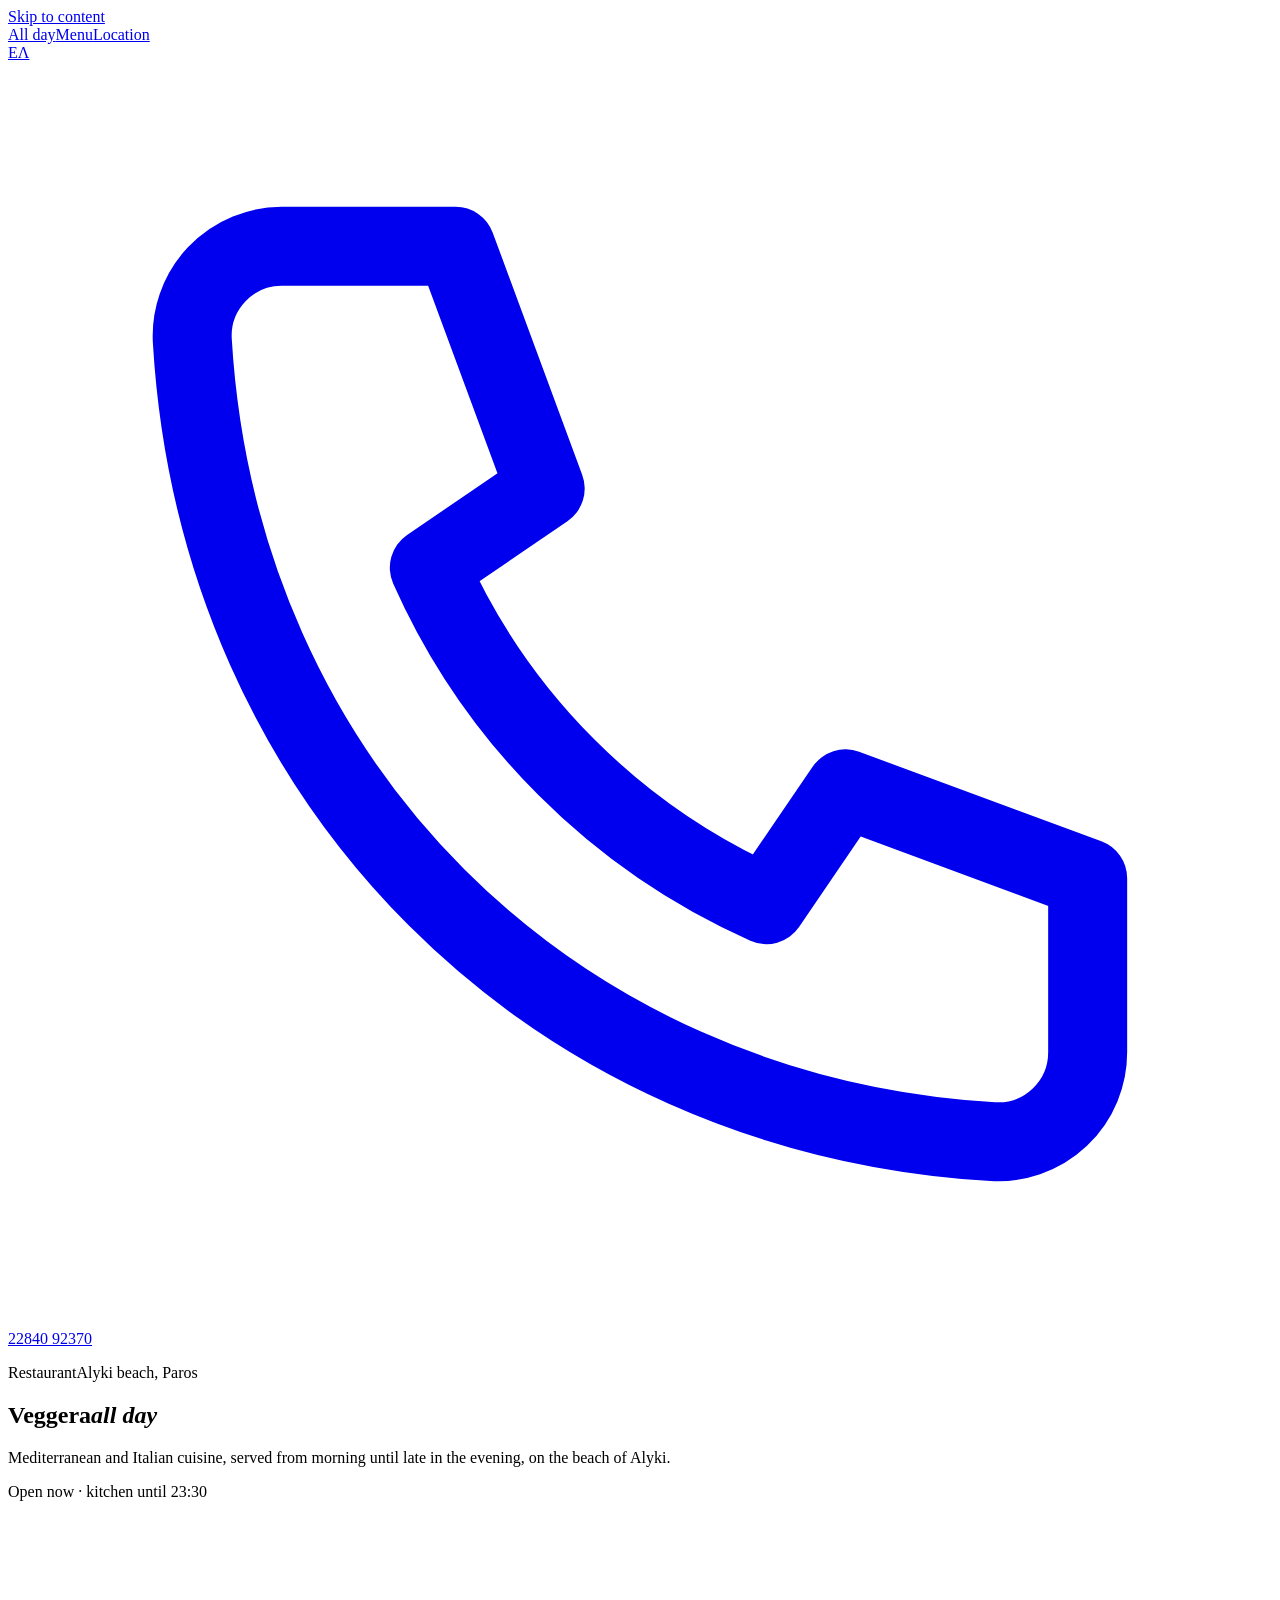
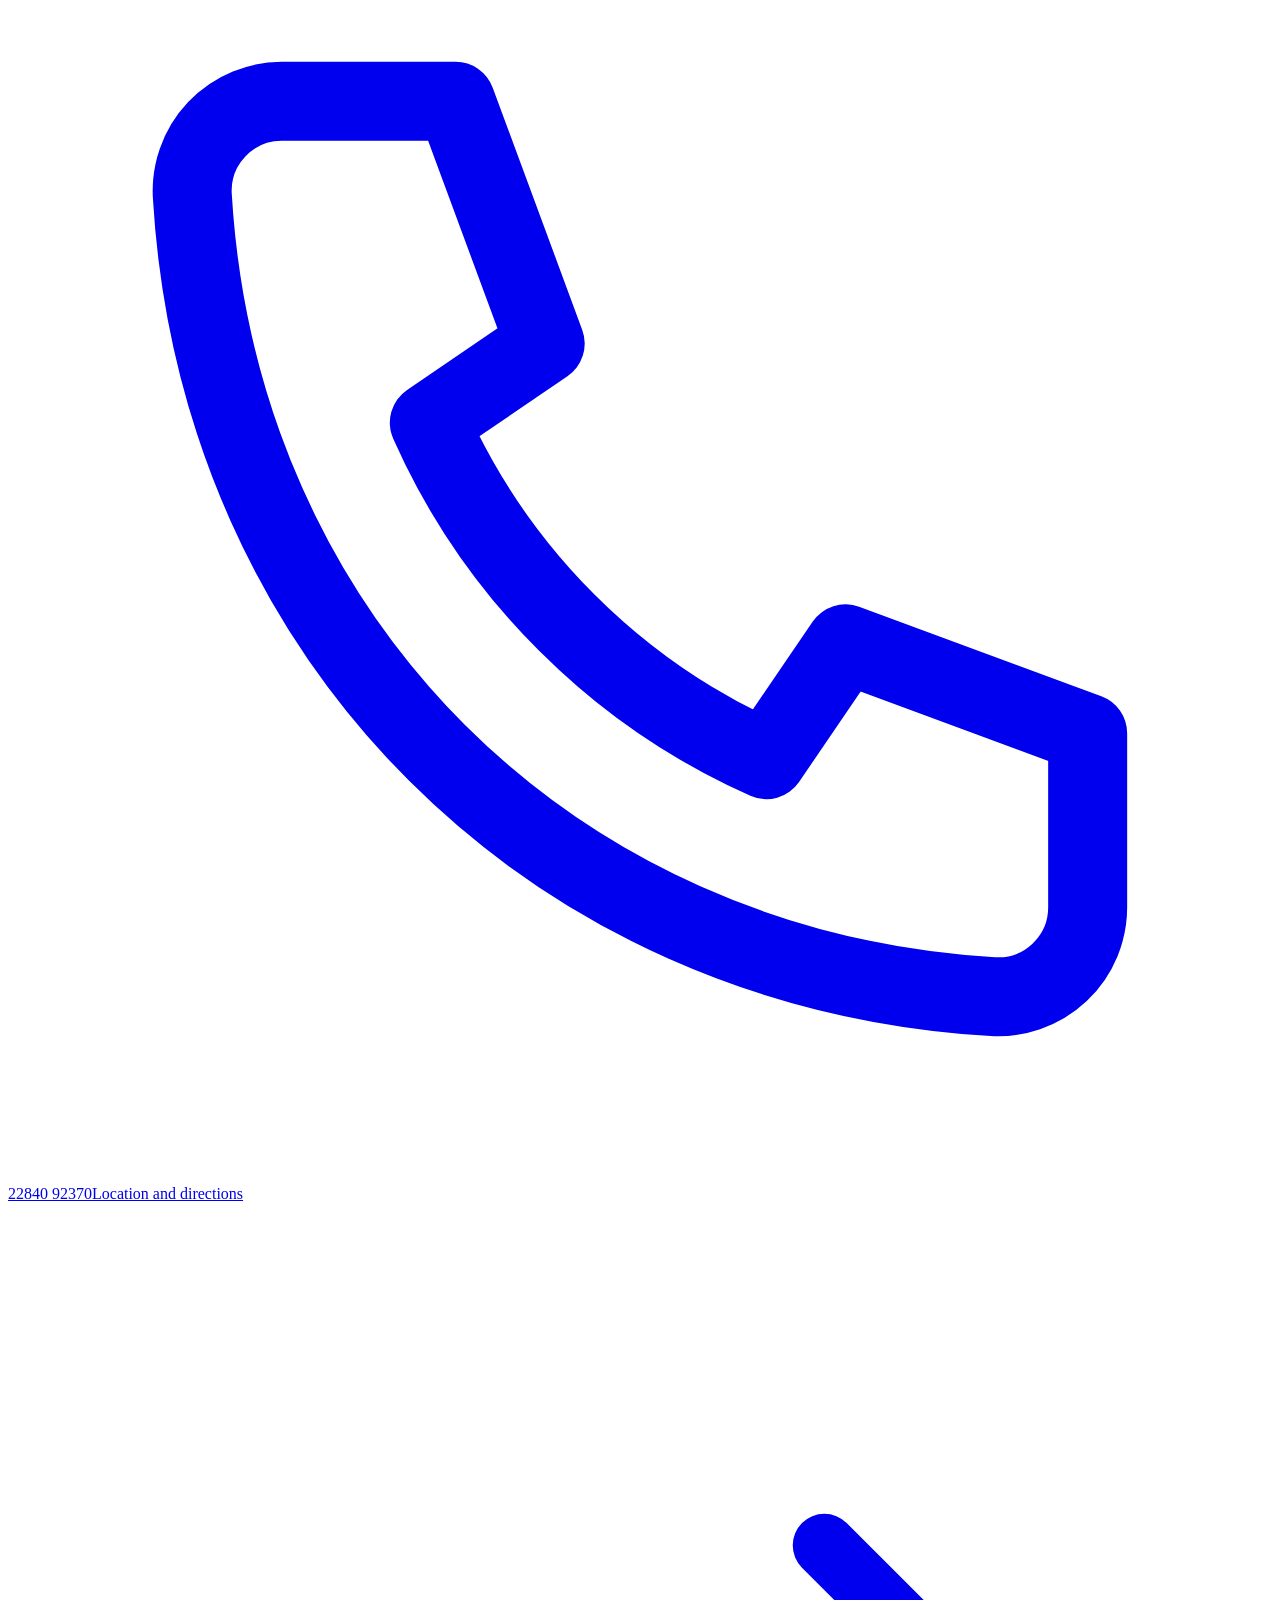
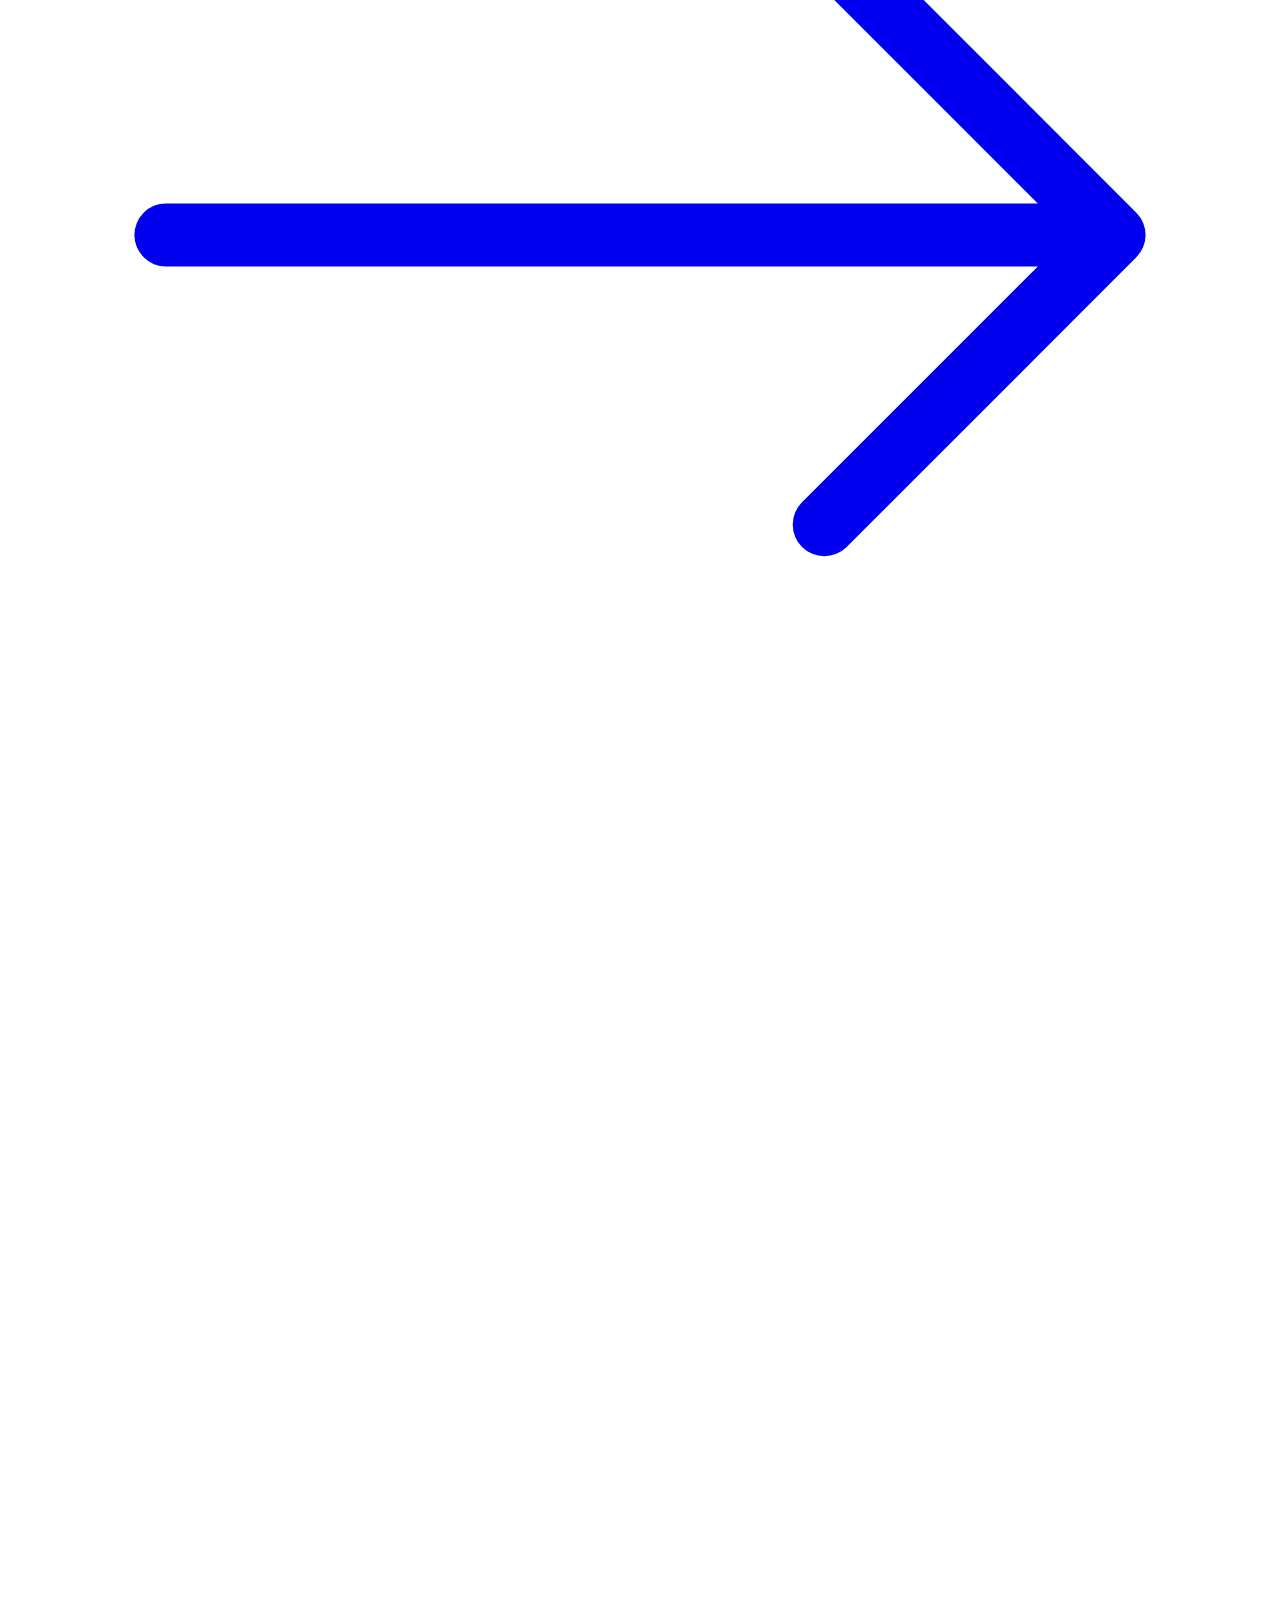
==== index.html @ 9d5cccf7 "Demo build of the Veggera website Preview copy for review (sub-folder build, not indexed by search e" ====
<!DOCTYPE html><html lang="en" data-daypart="morning" data-base="/veggera" data-astro-cid-hkbrpulz><head><meta charset="utf-8"><meta name="viewport" content="width=device-width, initial-scale=1, viewport-fit=cover"><title>Veggera All Day | Restaurant on the beach of Alyki, Paros</title><meta name="description" content="Mediterranean and Italian cuisine on the beach of Alyki, Paros. Breakfast, brunch, lunch and dinner, daily from 08:00 to 24:00. Reservations: +30 22840 92370."><link rel="canonical" href="https://christopherbougadakis.github.io/veggera/"><link rel="alternate" hreflang="en" href="https://christopherbougadakis.github.io/veggera/"><link rel="alternate" hreflang="el" href="https://christopherbougadakis.github.io/veggera/el/"><link rel="alternate" hreflang="x-default" href="https://christopherbougadakis.github.io/veggera/"><meta name="robots" content="noindex, nofollow"><meta name="theme-color" content="#f3eee5"><meta name="format-detection" content="telephone=no"><link rel="icon" href="/veggera/favicon.svg" type="image/svg+xml"><meta property="og:type" content="restaurant"><meta property="og:site_name" content="Veggera All Day"><meta property="og:title" content="Veggera All Day | Restaurant on the beach of Alyki, Paros"><meta property="og:description" content="Mediterranean and Italian cuisine on the beach of Alyki, Paros. Breakfast, brunch, lunch and dinner, daily from 08:00 to 24:00. Reservations: +30 22840 92370."><meta property="og:url" content="https://christopherbougadakis.github.io/veggera/"><meta property="og:locale" content="en_GB"><meta property="og:image" content="https://christopherbougadakis.github.io/veggera/_astro/hero-morning.DzZGAHCB_ZdEDfj.jpg"><meta property="og:image:width" content="1200"><meta property="og:image:height" content="630"><meta name="twitter:card" content="summary_large_image"><link rel="preload" as="font" type="font/woff2" href="/veggera/_astro/noto-serif-display-latin-300-normal.K5SFrpFL.woff2" crossorigin><style>@font-face{font-family:'Noto Serif Display';font-style:normal;font-weight:300 400;font-display:swap;src:url(/veggera/_astro/noto-serif-display-latin-300-normal.K5SFrpFL.woff2) format('woff2');unicode-range:U+0000-00FF,U+0131,U+0152-0153,U+02BB-02BC,U+02C6,U+02DA,U+02DC,U+0304,U+0308,U+0329,U+2000-206F,U+20AC,U+2122,U+2191,U+2193,U+2212,U+2215,U+FEFF,U+FFFD}@font-face{font-family:'Noto Serif Display';font-style:italic;font-weight:300 400;font-display:swap;src:url(/veggera/_astro/noto-serif-display-latin-300-italic.CLkZeVv2.woff2) format('woff2');unicode-range:U+0000-00FF,U+0131,U+0152-0153,U+02BB-02BC,U+02C6,U+02DA,U+02DC,U+0304,U+0308,U+0329,U+2000-206F,U+20AC,U+2122,U+2191,U+2193,U+2212,U+2215,U+FEFF,U+FFFD}@font-face{font-family:'Commissioner';font-style:normal;font-weight:400 500;font-display:swap;src:url(/veggera/_astro/commissioner-latin-400-normal.Csr6jJda.woff2) format('woff2');unicode-range:U+0000-00FF,U+0131,U+0152-0153,U+02BB-02BC,U+02C6,U+02DA,U+02DC,U+0304,U+0308,U+0329,U+2000-206F,U+20AC,U+2122,U+2191,U+2193,U+2212,U+2215,U+FEFF,U+FFFD}</style><!-- Runs before first paint. It:
         - marks JavaScript as available (content is fully readable without it)
         - reads the time in Alyki, so the right photograph shows without a flash
         - notices a slow or metered connection and switches the page to its light mode
         Preview any hour with ?t=HH:MM. Design phase only: ?type=b / ?type=c swaps the typeface. --><script>
      (function () {
        var d = document.documentElement;
        d.classList.add('js');
        var q = new URLSearchParams(location.search);

        var c = navigator.connection || {};
        if (c.saveData || /(^|-)2g$/.test(c.effectiveType || '') || q.has('lite')) d.classList.add('lite');

        var type = q.get('type');
        if (type === 'b' || type === 'c') {
          d.dataset.type = type;
          var l = document.createElement('link');
          l.rel = 'stylesheet';
          l.href = (d.dataset.base || '') + '/type-options/options.css';
          document.head.appendChild(l);
        }

        window.alykiMinutes = function () {
          try {
            var t = q.get('t');
            if (t && /^\d{1,2}:\d{2}$/.test(t)) {
              var a = t.split(':');
              return (+a[0] % 24) * 60 + (+a[1] % 60);
            }
            var p = new Intl.DateTimeFormat('en-GB', {
              timeZone: 'Europe/Athens',
              hour: '2-digit',
              minute: '2-digit',
              hourCycle: 'h23',
            }).formatToParts(new Date());
            var h = 0, m = 0;
            p.forEach(function (x) {
              if (x.type === 'hour') h = +x.value;
              if (x.type === 'minute') m = +x.value;
            });
            return (h % 24) * 60 + m;
          } catch (e) {
            return null;
          }
        };
        var now = window.alykiMinutes();
        if (now !== null) d.dataset.daypart = now >= 1110 || now < 300 ? 'evening' : now >= 750 ? 'midday' : 'morning';
      })();
    </script><script type="application/ld+json">{"@context":"https://schema.org","@type":"Restaurant","name":"Veggera All Day","alternateName":"Βεγγέρα Όλη Μέρα","url":"https://www.veggera-paros.gr","image":"https://christopherbougadakis.github.io/veggera/_astro/hero-morning.DzZGAHCB_ZdEDfj.jpg","telephone":"+302284092370","email":"info@veggera-paros.gr","servesCuisine":["Mediterranean","Italian","Breakfast","Brunch"],"address":{"@type":"PostalAddress","addressLocality":"Alyki","addressRegion":"Paros","postalCode":"844 00","addressCountry":"GR"},"geo":{"@type":"GeoCoordinates","latitude":36.9963794,"longitude":25.1368999},"openingHoursSpecification":{"@type":"OpeningHoursSpecification","dayOfWeek":["Monday","Tuesday","Wednesday","Thursday","Friday","Saturday","Sunday"],"opens":"08:00","closes":"23:59"},"sameAs":["https://www.instagram.com/veggera_all_day","https://www.facebook.com/share/1BcuHt7fPh/"]}</script><link rel="stylesheet" href="/veggera/_astro/Home.6Usavtz5.css"></head><body data-cfg-status="{&quot;timeIn&quot;:&quot;in Alyki&quot;,&quot;open&quot;:&quot;Open now&quot;,&quot;closed&quot;:&quot;Closed at this hour&quot;,&quot;kitchenUntil&quot;:&quot;kitchen until {t}&quot;,&quot;kitchenFrom&quot;:&quot;kitchen from {t}&quot;,&quot;kitchenClosed&quot;:&quot;kitchen closed&quot;,&quot;opensAt&quot;:&quot;opening at {t}&quot;,&quot;offSeason&quot;:&quot;Closed for the season&quot;,&quot;daily&quot;:&quot;Daily {a}–{b}&quot;}" data-cfg-hours="{&quot;open&quot;:&quot;08:00&quot;,&quot;close&quot;:&quot;24:00&quot;,&quot;kitchenFrom&quot;:&quot;08:30&quot;,&quot;kitchenTo&quot;:&quot;23:30&quot;}" data-cfg-season="null" data-astro-cid-hkbrpulz><a class="skip" href="#main" data-astro-cid-hkbrpulz>Skip to content</a><header class="hd" data-header data-astro-cid-nen7h5rs><div class="hd__in wrap" data-astro-cid-nen7h5rs><a class="hd__logo" href="/veggera/" aria-label="Veggera All Day" data-astro-cid-nen7h5rs><span class="hd__stamp" style="--stamp:url(/veggera/_astro/stamp.DWAI_EM5.svg)" aria-hidden="true" data-astro-cid-nen7h5rs></span></a><nav class="hd__nav" aria-label="Main" data-astro-cid-nen7h5rs><a href="#all-day" data-astro-cid-nen7h5rs>All day</a><a href="#menu" data-astro-cid-nen7h5rs>Menu</a><a href="#find" data-astro-cid-nen7h5rs>Location</a></nav><div class="hd__side" data-astro-cid-nen7h5rs><a class="hd__lang" href="/veggera/el/" hreflang="el" lang="el" aria-label="Ελληνικά" data-astro-cid-nen7h5rs><span aria-hidden="true" data-astro-cid-nen7h5rs>ΕΛ</span></a><a class="hd__call" href="tel:+302284092370" aria-label="Reservations: +30 22840 92370" data-astro-cid-nen7h5rs><svg viewBox="0 0 24 24" fill="none" stroke="currentColor" stroke-width="1.5" stroke-linecap="round" stroke-linejoin="round" aria-hidden="true"><path d="M5.2 3.5h3.3l1.7 4.6-2.2 1.5a12.6 12.6 0 0 0 6.4 6.4l1.5-2.2 4.6 1.7v3.3a1.7 1.7 0 0 1-1.8 1.7C10.3 20 4 13.700 3.500 5.300A1.7 1.7 0 0 1 5.200 3.500Z"></path></svg><span data-astro-cid-nen7h5rs>22840 92370</span></a></div></div></header><main id="main" data-astro-cid-hkbrpulz><section class="hero" id="top" data-hero data-astro-cid-ge2uvauf><div class="hero__head wrap" data-astro-cid-ge2uvauf><div class="hero__id" data-astro-cid-ge2uvauf><p class="label hero__kicker" data-astro-cid-ge2uvauf><span data-astro-cid-ge2uvauf>Restaurant</span><span class="sep" aria-hidden="true" data-astro-cid-ge2uvauf></span><span data-astro-cid-ge2uvauf>Alyki beach, Paros</span></p><h1 class="hero__mark" data-astro-cid-ge2uvauf><span class="hero__name" data-astro-cid-ge2uvauf>Veggera</span><em class="hero__allday" data-astro-cid-ge2uvauf>all day</em></h1></div><div class="hero__info" data-astro-cid-ge2uvauf><p class="hero__sub" data-astro-cid-ge2uvauf>Mediterranean and Italian cuisine, served from morning until late in the evening, on the beach of Alyki.</p><p class="label hero__status" data-astro-cid-ge2uvauf><span class="hero__dot" data-status-dot aria-hidden="true" data-astro-cid-ge2uvauf></span><span data-status data-astro-cid-ge2uvauf>Daily 08:00–24:00</span></p><div class="hero__go" data-astro-cid-ge2uvauf><a class="btn" href="tel:+302284092370" aria-label="Reservations: +30 22840 92370" data-astro-cid-ge2uvauf><svg viewBox="0 0 24 24" fill="none" stroke="currentColor" stroke-width="1.5" stroke-linecap="round" stroke-linejoin="round" aria-hidden="true"><path d="M5.2 3.5h3.3l1.7 4.6-2.2 1.5a12.6 12.6 0 0 0 6.4 6.4l1.5-2.2 4.6 1.7v3.3a1.7 1.7 0 0 1-1.8 1.7C10.3 20 4 13.700 3.500 5.300A1.7 1.7 0 0 1 5.200 3.500Z"></path></svg><span class="num" data-astro-cid-ge2uvauf>22840 92370</span></a><a class="link" href="#find" data-astro-cid-ge2uvauf>Location and directions <svg viewBox="0 0 24 24" fill="none" stroke="currentColor" stroke-width="1.2" stroke-linecap="round" stroke-linejoin="round" aria-hidden="true"><path d="M3 12h18M15.5 6.5 21 12l-5.5 5.500"></path></svg></a></div></div></div><div class="hero__stage wrap" data-astro-cid-ge2uvauf><div class="hero__frame" data-astro-cid-ge2uvauf><div class="hero__shot" data-part="morning" style="--pos:50% 60%;--pos-tall:50% 100%;--tone:#948f8b;--tone-tall:#a49381" data-astro-cid-ge2uvauf><picture class="shot shot--wide" data-astro-cid-ge2uvauf="true"><source srcset="/veggera/_astro/hero-morning.DzZGAHCB_FyOqx.avif 900w, /veggera/_astro/hero-morning.DzZGAHCB_Z2jUTg8.avif 1300w, /veggera/_astro/hero-morning.DzZGAHCB_Z26yaUg.avif 1700w, /veggera/_astro/hero-morning.DzZGAHCB_Vju7g.avif 2200w" type="image/avif" sizes="(min-width: 1520px) 1380px, 92vw"><source srcset="/veggera/_astro/hero-morning.DzZGAHCB_25gqk1.webp 900w, /veggera/_astro/hero-morning.DzZGAHCB_x7FR8.webp 1300w, /veggera/_astro/hero-morning.DzZGAHCB_oRIlY.webp 1700w, /veggera/_astro/hero-morning.DzZGAHCB_Z1CqJpq.webp 2200w" type="image/webp" sizes="(min-width: 1520px) 1380px, 92vw"><img src="/veggera/_astro/hero-morning.DzZGAHCB_1hFYca.jpg" srcset="/veggera/_astro/hero-morning.DzZGAHCB_ZUOcH6.jpg 900w, /veggera/_astro/hero-morning.DzZGAHCB_Z1t9xsB.jpg 1300w, /veggera/_astro/hero-morning.DzZGAHCB_Z1dtOlF.jpg 1700w, /veggera/_astro/hero-morning.DzZGAHCB_1OnPFQ.jpg 2200w" alt="A breakfast table with coffee and juice at the edge of the sand, boats moored in the bay of Alyki behind it" sizes="(min-width: 1520px) 1380px, 92vw" loading="lazy" decoding="async" data-astro-cid-ge2uvauf="true" width="2600" height="1734"></picture><picture class="shot shot--tall" data-astro-cid-ge2uvauf="true"><source srcset="/veggera/_astro/hero-morning-tall.BUpJansp_6YUzP.avif 480w, /veggera/_astro/hero-morning-tall.BUpJansp_1ijStb.avif 640w, /veggera/_astro/hero-morning-tall.BUpJansp_nuteP.avif 820w, /veggera/_astro/hero-morning-tall.BUpJansp_2t4u93.avif 1080w" type="image/avif" sizes="(max-width: 700px) 56vw, 92vw"><source srcset="/veggera/_astro/hero-morning-tall.BUpJansp_1fAoeM.webp 480w, /veggera/_astro/hero-morning-tall.BUpJansp_2qUm88.webp 640w, /veggera/_astro/hero-morning-tall.BUpJansp_9D1NL.webp 820w, /veggera/_astro/hero-morning-tall.BUpJansp_vBGHW.webp 1080w" type="image/webp" sizes="(max-width: 700px) 56vw, 92vw"><img src="/veggera/_astro/hero-morning-tall.BUpJansp_A695x.jpg" srcset="/veggera/_astro/hero-morning-tall.BUpJansp_ZgGWl4.jpg 480w, /veggera/_astro/hero-morning-tall.BUpJansp_TC0xh.jpg 640w, /veggera/_astro/hero-morning-tall.BUpJansp_Z1tSD2f.jpg 820w, /veggera/_astro/hero-morning-tall.BUpJansp_h0nsM.jpg 1080w" alt="A breakfast table with coffee and juice at the edge of the sand, boats moored in the bay of Alyki behind it" sizes="(max-width: 700px) 56vw, 92vw" loading="lazy" decoding="async" data-astro-cid-ge2uvauf="true" width="1734" height="2600"></picture></div><div class="hero__shot" data-part="midday" style="--pos:50% 68%;--pos-tall:50% 80%;--tone:#b4ada2;--tone-tall:#7f7567" data-astro-cid-ge2uvauf><picture class="shot shot--wide" data-astro-cid-ge2uvauf="true"><source srcset="/veggera/_astro/hero-midday.BoVzBLEv_Z1Ub8Ry.avif 900w, /veggera/_astro/hero-midday.BoVzBLEv_Z12VPnN.avif 1300w, /veggera/_astro/hero-midday.BoVzBLEv_euqit.avif 1700w, /veggera/_astro/hero-midday.BoVzBLEv_ZBKGI3.avif 2200w" type="image/avif" sizes="(min-width: 1520px) 1380px, 92vw"><source srcset="/veggera/_astro/hero-midday.BoVzBLEv_Z1xoIuR.webp 900w, /veggera/_astro/hero-midday.BoVzBLEv_lJKuF.webp 1300w, /veggera/_astro/hero-midday.BoVzBLEv_Z1XD7nc.webp 1700w, /veggera/_astro/hero-midday.BoVzBLEv_2fhSpd.webp 2200w" type="image/webp" sizes="(min-width: 1520px) 1380px, 92vw"><img src="/veggera/_astro/hero-midday.BoVzBLEv_aU84G.jpg" srcset="/veggera/_astro/hero-midday.BoVzBLEv_18KFHF.jpg 900w, /veggera/_astro/hero-midday.BoVzBLEv_2pQghu.jpg 1300w, /veggera/_astro/hero-midday.BoVzBLEv_15gM60.jpg 1700w, /veggera/_astro/hero-midday.BoVzBLEv_e0E4t.jpg 2200w" alt="A lunch table with pizza, salads and cold beer in the shade of a tree, with the bay behind" sizes="(min-width: 1520px) 1380px, 92vw" loading="lazy" decoding="async" data-astro-cid-ge2uvauf="true" width="2600" height="1734"></picture><picture class="shot shot--tall" data-astro-cid-ge2uvauf="true"><source srcset="/veggera/_astro/hero-midday-tall.CwlpUSZR_ZyIH4S.avif 480w, /veggera/_astro/hero-midday-tall.CwlpUSZR_HCBlm.avif 640w, /veggera/_astro/hero-midday-tall.CwlpUSZR_lMWHQ.avif 820w, /veggera/_astro/hero-midday-tall.CwlpUSZR_ZQRE9e.avif 1080w" type="image/avif" sizes="(max-width: 700px) 56vw, 92vw"><source srcset="/veggera/_astro/hero-midday-tall.CwlpUSZR_1gzxLz.webp 480w, /veggera/_astro/hero-midday-tall.CwlpUSZR_Z2wfgB7.webp 640w, /veggera/_astro/hero-midday-tall.CwlpUSZR_1uoqmN.webp 820w, /veggera/_astro/hero-midday-tall.CwlpUSZR_Z15J6zi.webp 1080w" type="image/webp" sizes="(max-width: 700px) 56vw, 92vw"><img src="/veggera/_astro/hero-midday-tall.CwlpUSZR_7DLuJ.jpg" srcset="/veggera/_astro/hero-midday-tall.CwlpUSZR_22AU9d.jpg 480w, /veggera/_astro/hero-midday-tall.CwlpUSZR_Z1KdTet.jpg 640w, /veggera/_astro/hero-midday-tall.CwlpUSZR_Z1SUd3.jpg 820w, /veggera/_astro/hero-midday-tall.CwlpUSZR_2kUmnC.jpg 1080w" alt="A lunch table with pizza, salads and cold beer in the shade of a tree, with the bay behind" sizes="(max-width: 700px) 56vw, 92vw" loading="lazy" decoding="async" data-astro-cid-ge2uvauf="true" width="1734" height="2600"></picture></div><div class="hero__shot" data-part="evening" style="--pos:50% 55%;--pos-tall:50% 70%;--tone:#b9a293;--tone-tall:#b8a291" data-astro-cid-ge2uvauf><picture class="shot shot--wide" data-astro-cid-ge2uvauf="true"><source srcset="/veggera/_astro/hero-evening.1lVPdjf2_19qviF.avif 900w, /veggera/_astro/hero-evening.1lVPdjf2_2ar564.avif 1300w, /veggera/_astro/hero-evening.1lVPdjf2_2nNNqV.avif 1700w, /veggera/_astro/hero-evening.1lVPdjf2_lukEw.avif 2200w" type="image/avif" sizes="(min-width: 1520px) 1380px, 92vw"><source srcset="/veggera/_astro/hero-evening.1lVPdjf2_Z2w41BM.webp 900w, /veggera/_astro/hero-evening.1lVPdjf2_Z2GszB.webp 1300w, /veggera/_astro/hero-evening.1lVPdjf2_ZaVq5K.webp 1700w, /veggera/_astro/hero-evening.1lVPdjf2_Z2dfSRa.webp 2200w" type="image/webp" sizes="(min-width: 1520px) 1380px, 92vw"><img src="/veggera/_astro/hero-evening.1lVPdjf2_GQOJq.jpg" srcset="/veggera/_astro/hero-evening.1lVPdjf2_ZrWvOX.jpg 900w, /veggera/_astro/hero-evening.1lVPdjf2_Z23XGUl.jpg 1300w, /veggera/_astro/hero-evening.1lVPdjf2_Z1NiXNp.jpg 1700w, /veggera/_astro/hero-evening.1lVPdjf2_1eyGe7.jpg 2200w" alt="A platter of cured meats and cheeses with glasses of white, rosé and red wine in low sunlight" sizes="(min-width: 1520px) 1380px, 92vw" loading="lazy" decoding="async" data-astro-cid-ge2uvauf="true" width="2600" height="1734"></picture><picture class="shot shot--tall" data-astro-cid-ge2uvauf="true"><source srcset="/veggera/_astro/hero-evening-tall.ByypUgEL_15zx99.avif 480w, /veggera/_astro/hero-evening-tall.ByypUgEL_2gTv2u.avif 640w, /veggera/_astro/hero-evening-tall.ByypUgEL_1m55N9.avif 820w, /veggera/_astro/hero-evening-tall.ByypUgEL_2eXHF6.avif 1080w" type="image/avif" sizes="(max-width: 700px) 56vw, 92vw"><source srcset="/veggera/_astro/hero-evening-tall.ByypUgEL_2eb0N6.webp 480w, /veggera/_astro/hero-evening-tall.ByypUgEL_Z1EGa7u.webp 640w, /veggera/_astro/hero-evening-tall.ByypUgEL_18dDn5.webp 820w, /veggera/_astro/hero-evening-tall.ByypUgEL_hvUf0.webp 1080w" type="image/webp" sizes="(max-width: 700px) 56vw, 92vw"><img src="/veggera/_astro/hero-evening-tall.ByypUgEL_m0mBA.jpg" srcset="/veggera/_astro/hero-evening-tall.ByypUgEL_GREdf.jpg 480w, /veggera/_astro/hero-evening-tall.ByypUgEL_1ScC6A.jpg 640w, /veggera/_astro/hero-evening-tall.ByypUgEL_Zvj1sV.jpg 820w, /veggera/_astro/hero-evening-tall.ByypUgEL_2TAYP.jpg 1080w" alt="A platter of cured meats and cheeses with glasses of white, rosé and red wine in low sunlight" sizes="(max-width: 700px) 56vw, 92vw" loading="lazy" decoding="async" data-astro-cid-ge2uvauf="true" width="1734" height="2600"></picture></div></div><p class="label hero__clock" data-clock-wrap hidden data-astro-cid-ge2uvauf><span data-clock data-astro-cid-ge2uvauf>00:00</span><span data-astro-cid-ge2uvauf>in Alyki</span></p><!-- Start fetching the one frame that will show (right part of the day, right crop) straight away. --><script>
      (function () {
        var part = document.documentElement.dataset.daypart || 'morning';
        var tall = matchMedia('(max-width: 700px)').matches;
        var img = document.querySelector('.hero__shot[data-part="' + part + '"] .shot--' + (tall ? 'tall' : 'wide') + ' img');
        if (img) {
          img.loading = 'eager';
          img.fetchPriority = 'high';
        }
      })();
    </script></div></section><section class="lex wrap" id="name" aria-labelledby="lex-h" data-astro-cid-kjd4qyss><div class="lex__entry" data-astro-cid-kjd4qyss><p class="label lex__label" data-reveal data-astro-cid-kjd4qyss>The name</p><h2 class="lex__head" id="lex-h" data-reveal style="--d:.05s" data-astro-cid-kjd4qyss>veg·ge·ra</h2><p class="lex__meta" data-reveal style="--d:.12s" data-astro-cid-kjd4qyss><span class="lex__alt" data-astro-cid-kjd4qyss>βεγγέρα</span><span class="lex__alt" data-astro-cid-kjd4qyss>ven-GHE-ra</span><i data-astro-cid-kjd4qyss>noun, Greek, of Venetian origin</i></p><ol class="lex__defs" data-astro-cid-kjd4qyss><li data-reveal style="--d:0.16s" data-astro-cid-kjd4qyss><span class="lex__n" aria-hidden="true" data-astro-cid-kjd4qyss>1</span><span data-astro-cid-kjd4qyss>An evening gathering at the home of friends, for conversation and good company.</span></li><li data-reveal style="--d:0.26s" data-astro-cid-kjd4qyss><span class="lex__n" aria-hidden="true" data-astro-cid-kjd4qyss>2</span><span data-astro-cid-kjd4qyss>At Alyki, a gathering that begins in the morning and lasts the whole day.</span></li></ol><p class="lex__body prose" data-reveal style="--d:.1s" data-astro-cid-kjd4qyss>Our name honours an old Greek custom of hospitality. We have given it a place by the sea and a kitchen that serves its entire menu from morning until late in the evening: breakfast, Mediterranean and Italian dishes and a glass of wine, at whatever hour you arrive.</p></div><div class="lex__pics" data-astro-cid-kjd4qyss><figure class="ph lex__p1" style="--ratio:4 / 5;--pos:50% 60%;--d:0s;--tone:#897567" data-reveal="img"><picture><source srcset="/veggera/_astro/courtyard.CxHvpc0y_Z1RhyaY.avif 400w, /veggera/_astro/courtyard.CxHvpc0y_ZstKXy.avif 640w, /veggera/_astro/courtyard.CxHvpc0y_25e6q6.avif 900w, /veggera/_astro/courtyard.CxHvpc0y_Z1G5GC4.avif 1280w" type="image/avif" sizes="(max-width: 700px) 44vw, 30vw"><source srcset="/veggera/_astro/courtyard.CxHvpc0y_Z1yQLEb.webp 400w, /veggera/_astro/courtyard.CxHvpc0y_Za3YrK.webp 640w, /veggera/_astro/courtyard.CxHvpc0y_1gUWW8.webp 900w, /veggera/_astro/courtyard.CxHvpc0y_Z1jjhfn.webp 1280w" type="image/webp" sizes="(max-width: 700px) 44vw, 30vw"><img src="/veggera/_astro/courtyard.CxHvpc0y_Z1dLNAB.jpg" srcset="/veggera/_astro/courtyard.CxHvpc0y_Z1sey7g.jpg 400w, /veggera/_astro/courtyard.CxHvpc0y_Z3qKTP.jpg 640w, /veggera/_astro/courtyard.CxHvpc0y_ZqPi8l.jpg 900w, /veggera/_astro/courtyard.CxHvpc0y_1mQ7Xa.jpg 1280w" alt="A white table with two pizzas and wine in a whitewashed courtyard with bougainvillea" sizes="(max-width: 700px) 44vw, 30vw" loading="lazy" decoding="async" width="1734" height="2600"></picture></figure><figure class="ph lex__p2" style="--ratio:3 / 4;--pos:50% 40%;--d:0.2s;--tone:#ab9b8f" data-reveal="img"><picture><source srcset="/veggera/_astro/stairs.6uZ9w0tq_rPE8T.avif 300w, /veggera/_astro/stairs.6uZ9w0tq_ZBGeIX.avif 480w, /veggera/_astro/stairs.6uZ9w0tq_AbgFn.avif 720w" type="image/avif" sizes="(max-width: 700px) 22vw, 15vw"><source srcset="/veggera/_astro/stairs.6uZ9w0tq_pFf6.webp 300w, /veggera/_astro/stairs.6uZ9w0tq_Z147dCL.webp 480w, /veggera/_astro/stairs.6uZ9w0tq_1Tzghh.webp 720w" type="image/webp" sizes="(max-width: 700px) 22vw, 15vw"><img src="/veggera/_astro/stairs.6uZ9w0tq_2qDW1D.jpg" srcset="/veggera/_astro/stairs.6uZ9w0tq_2wVv8w.jpg 300w, /veggera/_astro/stairs.6uZ9w0tq_1soBfE.jpg 480w, /veggera/_astro/stairs.6uZ9w0tq_ZUqb9s.jpg 720w" alt="A table laid for lunch beside white steps and pink bougainvillea" sizes="(max-width: 700px) 22vw, 15vw" loading="lazy" decoding="async" width="1734" height="2600"></picture></figure></div></section><section class="day" id="all-day" aria-labelledby="day-h" data-astro-cid-c7gml3ul><header class="day__intro wrap" data-astro-cid-c7gml3ul><p class="label day__label" data-reveal data-astro-cid-c7gml3ul>All day</p><h2 class="display display-l day__title" id="day-h" data-reveal style="--d:.06s" data-astro-cid-c7gml3ul>The entire menu, at any hour of the day.</h2><p class="prose day__lede" data-reveal style="--d:.14s" data-astro-cid-c7gml3ul>Every dish on our menu is served throughout the day, from breakfast and brunch to pizza, pasta and wine.</p></header><!-- breakfast --><article class="ch ch--breakfast" data-astro-cid-c7gml3ul><div class="ch__grid wrap" data-astro-cid-c7gml3ul><header class="ch__head" data-astro-cid-c7gml3ul><p class="ch__meta" data-reveal data-astro-cid-c7gml3ul><span class="label ch__name" data-astro-cid-c7gml3ul>Breakfast</span><span class="ch__rule" aria-hidden="true" data-astro-cid-c7gml3ul></span><em class="ch__all" data-astro-cid-c7gml3ul>all day</em></p><h3 class="display display-m ch__title" data-reveal style="--d:.08s" data-astro-cid-c7gml3ul>Breakfast by the sea</h3><p class="prose ch__text" data-reveal style="--d:.14s" data-astro-cid-c7gml3ul>Eggs and omelettes, toasted bread, yoghurt with fruit and honey, coffee and fresh juices, served at tables overlooking the bay.</p></header><figure class="ph ch__a" style="--ratio:4 / 5;--pos:50% 70%;--d:0s;--tone:#a99a8b" data-reveal="img"><picture><source srcset="/veggera/_astro/morning-main.71hubAMS_pvjum.avif 400w, /veggera/_astro/morning-main.71hubAMS_1RDAud.avif 640w, /veggera/_astro/morning-main.71hubAMS_2cDV50.avif 900w, /veggera/_astro/morning-main.71hubAMS_Z1HNn1V.avif 1280w" type="image/avif" sizes="(max-width: 700px) 54vw, 36vw"><source srcset="/veggera/_astro/morning-main.71hubAMS_1OcUnP.webp 400w, /veggera/_astro/morning-main.71hubAMS_Z1MPVqf.webp 640w, /veggera/_astro/morning-main.71hubAMS_ZtBAF.webp 900w, /veggera/_astro/morning-main.71hubAMS_MCwfj.webp 1280w" type="image/webp" sizes="(max-width: 700px) 54vw, 36vw"><img src="/veggera/_astro/morning-main.71hubAMS_Z92jjC.jpg" srcset="/veggera/_astro/morning-main.71hubAMS_Z1bRHDh.jpg 400w, /veggera/_astro/morning-main.71hubAMS_gfylz.jpg 640w, /veggera/_astro/morning-main.71hubAMS_Z21KPVp.jpg 900w, /veggera/_astro/morning-main.71hubAMS_ZOJ1sl.jpg 1280w" alt="Iced coffee and a bowl of yoghurt with fruit on a table above the sand" sizes="(max-width: 700px) 54vw, 36vw" loading="lazy" decoding="async" width="1734" height="2600"></picture></figure><div class="ch__b" data-astro-cid-c7gml3ul><figure class="ph" style="--ratio:3 / 2;--pos:50% 50%;--d:0.12s;--tone:#b0a497" data-reveal="img"><picture><source srcset="/veggera/_astro/morning-honey.DYViuxPb_1URPo6.avif 400w, /veggera/_astro/morning-honey.DYViuxPb_ZOGjEK.avif 640w, /veggera/_astro/morning-honey.DYViuxPb_Z1xBaD5.avif 900w, /veggera/_astro/morning-honey.DYViuxPb_Z1OYCPE.avif 1280w, /veggera/_astro/morning-honey.DYViuxPb_Z1ymO63.avif 1800w" type="image/avif" sizes="(max-width: 700px) 46vw, 38vw"><source srcset="/veggera/_astro/morning-honey.DYViuxPb_ZhfHhz.webp 400w, /veggera/_astro/morning-honey.DYViuxPb_22mgsv.webp 640w, /veggera/_astro/morning-honey.DYViuxPb_1jrpub.webp 900w, /veggera/_astro/morning-honey.DYViuxPb_FrgqA.webp 1280w, /veggera/_astro/morning-honey.DYViuxPb_8j6ny.webp 1800w" type="image/webp" sizes="(max-width: 700px) 46vw, 38vw"><img src="/veggera/_astro/morning-honey.DYViuxPb_Z23bYyA.jpg" srcset="/veggera/_astro/morning-honey.DYViuxPb_Z2iwVCj.jpg 400w, /veggera/_astro/morning-honey.DYViuxPb_1527L.jpg 640w, /veggera/_astro/morning-honey.DYViuxPb_ZGONPy.jpg 900w, /veggera/_astro/morning-honey.DYViuxPb_ZVUhh4.jpg 1280w, /veggera/_astro/morning-honey.DYViuxPb_tPpnz.jpg 1800w" alt="Honey being poured over a bowl of yoghurt, fruit and almonds" sizes="(max-width: 700px) 46vw, 38vw" loading="lazy" decoding="async" width="2600" height="1734"></picture></figure><div class="ch__dish" data-astro-cid-c7gml3ul><div class="plate" style="--size:clamp(118px, 14.5vw, 232px);--rot:-14deg;--d:0s;--tone:#836949" data-plate data-rest="-14" data-turn="44" data-reveal="plate"><div class="plate__disc"><picture><source srcset="/veggera/_astro/plate-yogurt.CZ3VNXjr_Z2203L7.avif 240w, /veggera/_astro/plate-yogurt.CZ3VNXjr_Z2w0f4s.avif 400w, /veggera/_astro/plate-yogurt.CZ3VNXjr_CxA1z.avif 600w, /veggera/_astro/plate-yogurt.CZ3VNXjr_hbclG.avif 900w" type="image/avif" sizes="(max-width: 700px) 20vw, 20vw"><source srcset="/veggera/_astro/plate-yogurt.CZ3VNXjr_ZCirRD.webp 240w, /veggera/_astro/plate-yogurt.CZ3VNXjr_Z17iDaY.webp 400w, /veggera/_astro/plate-yogurt.CZ3VNXjr_22fbU3.webp 600w, /veggera/_astro/plate-yogurt.CZ3VNXjr_1FRNfa.webp 900w" type="image/webp" sizes="(max-width: 700px) 20vw, 20vw"><img src="/veggera/_astro/plate-yogurt.CZ3VNXjr_ZIFH8y.jpg" srcset="/veggera/_astro/plate-yogurt.CZ3VNXjr_1qN2Tb.jpg 240w, /veggera/_astro/plate-yogurt.CZ3VNXjr_VMQAP.jpg 400w, /veggera/_astro/plate-yogurt.CZ3VNXjr_ZXPr74.jpg 600w, /veggera/_astro/plate-yogurt.CZ3VNXjr_Z1kcOLW.jpg 900w" alt sizes="(max-width: 700px) 20vw, 20vw" loading="lazy" decoding="async" width="1200" height="1200"></picture></div></div><p class="cap" data-astro-cid-c7gml3ul>Yoghurt, fruit, honey</p></div></div></div></article><!-- brunch --><article class="ch ch--brunch" data-astro-cid-c7gml3ul><div class="ch__grid wrap" data-astro-cid-c7gml3ul><figure class="ph ch__a" style="--ratio:4 / 5;--pos:50% 62%;--d:0s;--tone:#b1a69c" data-reveal="img"><picture><source srcset="/veggera/_astro/brunch-main.DOR0fp6D_JNwm8.avif 400w, /veggera/_astro/brunch-main.DOR0fp6D_Z1WqKYW.avif 640w, /veggera/_astro/brunch-main.DOR0fp6D_Z2sP9Ug.avif 900w, /veggera/_astro/brunch-main.DOR0fp6D_Z2wu8N6.avif 1280w" type="image/avif" sizes="(max-width: 700px) 54vw, 36vw"><source srcset="/veggera/_astro/brunch-main.DOR0fp6D_17zVIO.webp 400w, /veggera/_astro/brunch-main.DOR0fp6D_Z1zElCg.webp 640w, /veggera/_astro/brunch-main.DOR0fp6D_Z148y1M.webp 900w, /veggera/_astro/brunch-main.DOR0fp6D_kyrka.webp 1280w" type="image/webp" sizes="(max-width: 700px) 54vw, 36vw"><img src="/veggera/_astro/brunch-main.DOR0fp6D_Z2tbt2V.jpg" srcset="/veggera/_astro/brunch-main.DOR0fp6D_Z1gqLQz.jpg 400w, /veggera/_astro/brunch-main.DOR0fp6D_16v3Ah.jpg 640w, /veggera/_astro/brunch-main.DOR0fp6D_YWVK2.jpg 900w, /veggera/_astro/brunch-main.DOR0fp6D_Z1FHM0z.jpg 1280w" alt="A stack of savoury pancakes with a fried egg, the beach out of focus behind" sizes="(max-width: 700px) 54vw, 36vw" loading="lazy" decoding="async" width="1734" height="2600"></picture></figure><header class="ch__head" data-astro-cid-c7gml3ul><p class="ch__meta" data-reveal data-astro-cid-c7gml3ul><span class="label ch__name" data-astro-cid-c7gml3ul>Brunch</span><span class="ch__rule" aria-hidden="true" data-astro-cid-c7gml3ul></span><em class="ch__all" data-astro-cid-c7gml3ul>all day</em></p><h3 class="display display-m ch__title" data-reveal style="--d:.08s" data-astro-cid-c7gml3ul>An unhurried brunch</h3><p class="prose ch__text" data-reveal style="--d:.14s" data-astro-cid-c7gml3ul>Savoury and sweet pancakes, warm sandwiches and egg dishes, at whatever hour you choose to sit down.</p></header><div class="ch__dish" data-astro-cid-c7gml3ul><div class="plate" style="--size:clamp(130px, 17vw, 280px);--rot:18deg;--d:0s;--tone:#968d81" data-plate data-rest="18" data-turn="-48" data-reveal="plate"><div class="plate__disc"><picture><source srcset="/veggera/_astro/plate-pancake.D4nZIkEf_MV7dQ.avif 240w, /veggera/_astro/plate-pancake.D4nZIkEf_Z2eb5lK.avif 400w, /veggera/_astro/plate-pancake.D4nZIkEf_23RTgk.avif 600w, /veggera/_astro/plate-pancake.D4nZIkEf_Z1EpnUU.avif 900w" type="image/avif" sizes="(max-width: 700px) 20vw, 20vw"><source srcset="/veggera/_astro/plate-pancake.D4nZIkEf_Z1pcqrO.webp 240w, /veggera/_astro/plate-pancake.D4nZIkEf_CRuLv.webp 400w, /veggera/_astro/plate-pancake.D4nZIkEf_Z9fDpl.webp 600w, /veggera/_astro/plate-pancake.D4nZIkEf_1cDccl.webp 900w" type="image/webp" sizes="(max-width: 700px) 20vw, 20vw"><img src="/veggera/_astro/plate-pancake.D4nZIkEf_xLban.jpg" srcset="/veggera/_astro/plate-pancake.D4nZIkEf_1DHt1n.jpg 240w, /veggera/_astro/plate-pancake.D4nZIkEf_Z1noIye.jpg 400w, /veggera/_astro/plate-pancake.D4nZIkEf_Z2awRK5.jpg 600w, /veggera/_astro/plate-pancake.D4nZIkEf_ZND28o.jpg 900w" alt sizes="(max-width: 700px) 20vw, 20vw" loading="lazy" decoding="async" width="1200" height="1200"></picture></div></div><p class="cap" data-astro-cid-c7gml3ul>Savoury pancakes, fried egg</p></div><figure class="ph ch__b" style="--ratio:4 / 5;--pos:50% 45%;--d:0.12s;--tone:#82776a" data-reveal="img"><picture><source srcset="/veggera/_astro/brunch-cut.JqAIF7Gx_1lBg5z.avif 400w, /veggera/_astro/brunch-cut.JqAIF7Gx_Z1NQnE7.avif 640w, /veggera/_astro/brunch-cut.JqAIF7Gx_24fDkP.avif 900w" type="image/avif" sizes="(max-width: 700px) 30vw, 22vw"><source srcset="/veggera/_astro/brunch-cut.JqAIF7Gx_xj7BB.webp 400w, /veggera/_astro/brunch-cut.JqAIF7Gx_2s2BFQ.webp 640w, /veggera/_astro/brunch-cut.JqAIF7Gx_2r23Hw.webp 900w" type="image/webp" sizes="(max-width: 700px) 30vw, 22vw"><img src="/veggera/_astro/brunch-cut.JqAIF7Gx_1x8eYN.jpg" srcset="/veggera/_astro/brunch-cut.JqAIF7Gx_Z1as8sR.jpg 400w, /veggera/_astro/brunch-cut.JqAIF7Gx_JglAn.jpg 640w, /veggera/_astro/brunch-cut.JqAIF7Gx_30k78.jpg 900w" alt="Hands cutting into a stack of pancakes topped with a fried egg" sizes="(max-width: 700px) 30vw, 22vw" loading="lazy" decoding="async" width="1734" height="2600"></picture></figure></div></article><!-- pizza and pasta --><article class="ch ch--italian" data-astro-cid-c7gml3ul><div class="ch__grid wrap" data-astro-cid-c7gml3ul><header class="ch__head" data-astro-cid-c7gml3ul><p class="ch__meta" data-reveal data-astro-cid-c7gml3ul><span class="label ch__name" data-astro-cid-c7gml3ul>Pizza and pasta</span><span class="ch__rule" aria-hidden="true" data-astro-cid-c7gml3ul></span><em class="ch__all" data-astro-cid-c7gml3ul>all day</em></p><h3 class="display display-m ch__title" data-reveal style="--d:.08s" data-astro-cid-c7gml3ul>Italian flavours in the shade</h3><p class="prose ch__text" data-reveal style="--d:.14s" data-astro-cid-c7gml3ul>Pizza, pasta and generous salads, inspired by Italian and Mediterranean cuisine, served in the shade, a few steps from the water.</p></header><figure class="ph ch__a" style="--ratio:3 / 2;--pos:50% 50%;--d:0s;--tone:#826c5a" data-reveal="img"><picture><source srcset="/veggera/_astro/lunch-slice.ChL7IRVg_Z1c2jwH.avif 400w, /veggera/_astro/lunch-slice.ChL7IRVg_Z2jwzRY.avif 640w, /veggera/_astro/lunch-slice.ChL7IRVg_1FhRz0.avif 900w, /veggera/_astro/lunch-slice.ChL7IRVg_1nhmJo.avif 1280w, /veggera/_astro/lunch-slice.ChL7IRVg_Z2s1HXP.avif 1800w" type="image/avif" sizes="(max-width: 700px) 54vw, 44vw"><source srcset="/veggera/_astro/lunch-slice.ChL7IRVg_ZOfTa1.webp 400w, /veggera/_astro/lunch-slice.ChL7IRVg_Z1VKavi.webp 640w, /veggera/_astro/lunch-slice.ChL7IRVg_234hVG.webp 900w, /veggera/_astro/lunch-slice.ChL7IRVg_Z2idab4.webp 1280w, /veggera/_astro/lunch-slice.ChL7IRVg_p1R9q.webp 1800w" type="image/webp" sizes="(max-width: 700px) 54vw, 44vw"><img src="/veggera/_astro/lunch-slice.ChL7IRVg_Z9HiUA.jpg" srcset="/veggera/_astro/lunch-slice.ChL7IRVg_1QTv3w.jpg 400w, /veggera/_astro/lunch-slice.ChL7IRVg_JpeHf.jpg 640w, /veggera/_astro/lunch-slice.ChL7IRVg_ZkWqDH.jpg 900w, /veggera/_astro/lunch-slice.ChL7IRVg_Ze6Eof.jpg 1280w, /veggera/_astro/lunch-slice.ChL7IRVg_Z1Bfmbj.jpg 1800w" alt="A hand lifting a slice of mushroom pizza from the plate" sizes="(max-width: 700px) 54vw, 44vw" loading="lazy" decoding="async" width="2600" height="1734"></picture></figure><ul class="ch__plates" data-astro-cid-c7gml3ul><li class="ch__dish" data-astro-cid-c7gml3ul><div class="plate" style="--size:clamp(140px, 21vw, 340px);--rot:-10deg;--d:0s;--tone:#8c745c" data-plate data-rest="-10" data-turn="40" data-reveal="plate"><div class="plate__disc"><picture><source srcset="/veggera/_astro/plate-pizza.C-nF1UjQ_18jNBS.avif 240w, /veggera/_astro/plate-pizza.C-nF1UjQ_ZfHuf9.avif 400w, /veggera/_astro/plate-pizza.C-nF1UjQ_13wfre.avif 600w, /veggera/_astro/plate-pizza.C-nF1UjQ_tMizk.avif 900w" type="image/avif" sizes="(max-width: 700px) 20vw, 20vw"><source srcset="/veggera/_astro/plate-pizza.C-nF1UjQ_1v6dYz.webp 240w, /veggera/_astro/plate-pizza.C-nF1UjQ_73U7x.webp 400w, /veggera/_astro/plate-pizza.C-nF1UjQ_1qiENU.webp 600w, /veggera/_astro/plate-pizza.C-nF1UjQ_QyHW1.webp 900w" type="image/webp" sizes="(max-width: 700px) 20vw, 20vw"><img src="/veggera/_astro/plate-pizza.C-nF1UjQ_Zz7HdN.jpg" srcset="/veggera/_astro/plate-pizza.C-nF1UjQ_ZRUuAO.jpg 240w, /veggera/_astro/plate-pizza.C-nF1UjQ_Z2gWNsQ.jpg 400w, /veggera/_astro/plate-pizza.C-nF1UjQ_ZWI3Lt.jpg 600w, /veggera/_astro/plate-pizza.C-nF1UjQ_Z1ws0Dn.jpg 900w" alt sizes="(max-width: 700px) 20vw, 20vw" loading="lazy" decoding="async" width="1200" height="1200"></picture></div></div><p class="cap" data-astro-cid-c7gml3ul>Pizza, mushrooms, pickled onion</p></li><li class="ch__dish" data-astro-cid-c7gml3ul><div class="plate" style="--size:clamp(118px, 17vw, 276px);--rot:24deg;--d:0.08s;--tone:#7f7c6c" data-plate data-rest="24" data-turn="-46" data-reveal="plate"><div class="plate__disc"><picture><source srcset="/veggera/_astro/plate-pasta.CRxUuIcZ_Z1nfyjh.avif 240w, /veggera/_astro/plate-pasta.CRxUuIcZ_2iTgCC.avif 400w, /veggera/_astro/plate-pasta.CRxUuIcZ_Z1s37tV.avif 600w, /veggera/_astro/plate-pasta.CRxUuIcZ_Z21M4lP.avif 900w" type="image/avif" sizes="(max-width: 700px) 20vw, 20vw"><source srcset="/veggera/_astro/plate-pasta.CRxUuIcZ_Z10t8VA.webp 240w, /veggera/_astro/plate-pasta.CRxUuIcZ_Z2ovrNC.webp 400w, /veggera/_astro/plate-pasta.CRxUuIcZ_Z15gH7f.webp 600w, /veggera/_astro/plate-pasta.CRxUuIcZ_Z1E0DY9.webp 900w" type="image/webp" sizes="(max-width: 700px) 20vw, 20vw"><img src="/veggera/_astro/plate-pasta.CRxUuIcZ_Z2l7bYR.jpg" srcset="/veggera/_astro/plate-pasta.CRxUuIcZ_1FGggW.jpg 240w, /veggera/_astro/plate-pasta.CRxUuIcZ_hDWoU.jpg 400w, /veggera/_astro/plate-pasta.CRxUuIcZ_1ASH6i.jpg 600w, /veggera/_astro/plate-pasta.CRxUuIcZ_129Keo.jpg 900w" alt sizes="(max-width: 700px) 20vw, 20vw" loading="lazy" decoding="async" width="1200" height="1200"></picture></div></div><p class="cap" data-astro-cid-c7gml3ul>Pasta, pesto, cherry tomatoes</p></li><li class="ch__dish" data-astro-cid-c7gml3ul><div class="plate" style="--size:clamp(126px, 19vw, 306px);--rot:-30deg;--d:0.16s;--tone:#7f8580" data-plate data-rest="-30" data-turn="50" data-reveal="plate"><div class="plate__disc"><picture><source srcset="/veggera/_astro/plate-salad.Bs-5ZI25_2kyCmd.avif 240w, /veggera/_astro/plate-salad.Bs-5ZI25_Vwjub.avif 400w, /veggera/_astro/plate-salad.Bs-5ZI25_2fL4by.avif 600w, /veggera/_astro/plate-salad.Bs-5ZI25_1G27jE.avif 900w" type="image/avif" sizes="(max-width: 700px) 20vw, 20vw"><source srcset="/veggera/_astro/plate-salad.Bs-5ZI25_Z2mQ652.webp 240w, /veggera/_astro/plate-salad.Bs-5ZI25_1jiIQR.webp 400w, /veggera/_astro/plate-salad.Bs-5ZI25_Z2rDEfG.webp 600w, /veggera/_astro/plate-salad.Bs-5ZI25_23NwGl.webp 900w" type="image/webp" sizes="(max-width: 700px) 20vw, 20vw"><img src="/veggera/_astro/plate-salad.Bs-5ZI25_130y4O.jpg" srcset="/veggera/_astro/plate-salad.Bs-5ZI25_jjj8v.jpg 240w, /veggera/_astro/plate-salad.Bs-5ZI25_Z14HYIw.jpg 400w, /veggera/_astro/plate-salad.Bs-5ZI25_evJWQ.jpg 600w, /veggera/_astro/plate-salad.Bs-5ZI25_ZkdbT3.jpg 900w" alt sizes="(max-width: 700px) 20vw, 20vw" loading="lazy" decoding="async" width="1200" height="1200"></picture></div></div><p class="cap" data-astro-cid-c7gml3ul>Green salad, parmesan</p></li></ul></div></article><!-- platters and wine --><article class="ch ch--wine on-dark" data-astro-cid-c7gml3ul><div class="ch__grid wrap" data-astro-cid-c7gml3ul><figure class="ph ch__a" style="--ratio:3 / 2;--pos:50% 50%;--d:0s;--tone:#c3aea1" data-reveal="img"><picture><source srcset="/veggera/_astro/evening-platter.76nj-fBf_24Fq28.avif 400w, /veggera/_astro/evening-platter.76nj-fBf_ZVjSIr.avif 640w, /veggera/_astro/evening-platter.76nj-fBf_1eo4Xp.avif 900w, /veggera/_astro/evening-platter.76nj-fBf_Z1jvsEx.avif 1280w, /veggera/_astro/evening-platter.76nj-fBf_VWVjt.avif 1800w" type="image/avif" sizes="(max-width: 700px) 54vw, 50vw"><source srcset="/veggera/_astro/evening-platter.76nj-fBf_Z1iOMic.webp 400w, /veggera/_astro/evening-platter.76nj-fBf_Km1Ka.webp 640w, /veggera/_astro/evening-platter.76nj-fBf_Z2978lU.webp 900w, /veggera/_astro/evening-platter.76nj-fBf_vMMbU.webp 1280w, /veggera/_astro/evening-platter.76nj-fBf_25yoXq.webp 1800w" type="image/webp" sizes="(max-width: 700px) 54vw, 50vw"><img src="/veggera/_astro/evening-platter.76nj-fBf_Z28DvO.jpg" srcset="/veggera/_astro/evening-platter.76nj-fBf_ZWitib.jpg 400w, /veggera/_astro/evening-platter.76nj-fBf_16SkKb.jpg 640w, /veggera/_astro/evening-platter.76nj-fBf_Z1MzOlT.jpg 900w, /veggera/_astro/evening-platter.76nj-fBf_1hO9yy.jpg 1280w, /veggera/_astro/evening-platter.76nj-fBf_yg3nz.jpg 1800w" alt="A platter of cured meats, cheeses, fruit and breadsticks between three glasses of wine" sizes="(max-width: 700px) 54vw, 50vw" loading="lazy" decoding="async" width="2600" height="1734"></picture></figure><header class="ch__head" data-astro-cid-c7gml3ul><p class="ch__meta" data-reveal data-astro-cid-c7gml3ul><span class="label ch__name" data-astro-cid-c7gml3ul>Platters and wine</span><span class="ch__rule" aria-hidden="true" data-astro-cid-c7gml3ul></span><em class="ch__all" data-astro-cid-c7gml3ul>all day</em></p><h3 class="display display-m ch__title" data-reveal style="--d:.08s" data-astro-cid-c7gml3ul>A table to share</h3><p class="prose ch__text" data-reveal style="--d:.14s" data-astro-cid-c7gml3ul>Platters of cured meats and cheeses, main courses and desserts, accompanied by a selection of wines.</p></header><figure class="ph ch__c" style="--ratio:3 / 2;--pos:50% 50%;--d:0s;--tone:#998a81" data-reveal="img"><picture><source srcset="/veggera/_astro/evening-wine.B7EQpakn_1jiBNx.avif 400w, /veggera/_astro/evening-wine.B7EQpakn_15Pt1W.avif 640w, /veggera/_astro/evening-wine.B7EQpakn_Z15FBsh.avif 900w, /veggera/_astro/evening-wine.B7EQpakn_10HbDo.avif 1280w" type="image/avif" sizes="(max-width: 700px) 54vw, 28vw"><source srcset="/veggera/_astro/evening-wine.B7EQpakn_Z2mbU6U.webp 400w, /veggera/_astro/evening-wine.B7EQpakn_2ux4Uq.webp 640w, /veggera/_astro/evening-wine.B7EQpakn_j0Yqc.webp 900w, /veggera/_astro/evening-wine.B7EQpakn_Z1cqm2h.webp 1280w" type="image/webp" sizes="(max-width: 700px) 54vw, 28vw"><img src="/veggera/_astro/evening-wine.B7EQpakn_2d1Tl2.jpg" srcset="/veggera/_astro/evening-wine.B7EQpakn_Zi5pk6.jpg 400w, /veggera/_astro/evening-wine.B7EQpakn_Zvxy6G.jpg 640w, /veggera/_astro/evening-wine.B7EQpakn_2n7ud1.jpg 900w, /veggera/_astro/evening-wine.B7EQpakn_1QtxqU.jpg 1280w" alt="Rows of wine bottles resting on pegs along a white wall" sizes="(max-width: 700px) 54vw, 28vw" loading="lazy" decoding="async" width="2600" height="1734"></picture></figure><figure class="ph ch__d" style="--ratio:4 / 5;--pos:50% 62%;--d:0.1s;--tone:#a49485" data-reveal="img"><picture><source srcset="/veggera/_astro/evening-dessert.BnYs2WwH_Z2k0oN3.avif 400w, /veggera/_astro/evening-dessert.BnYs2WwH_11ufuA.avif 640w, /veggera/_astro/evening-dessert.BnYs2WwH_Z2iGzVe.avif 900w" type="image/avif" sizes="(max-width: 700px) 30vw, 20vw"><source srcset="/veggera/_astro/evening-dessert.BnYs2WwH_ZCjtjr.webp 400w, /veggera/_astro/evening-dessert.BnYs2WwH_Z2m0WOJ.webp 640w, /veggera/_astro/evening-dessert.BnYs2WwH_Zsnk4L.webp 900w" type="image/webp" sizes="(max-width: 700px) 30vw, 20vw"><img src="/veggera/_astro/evening-dessert.BnYs2WwH_Z2biMCX.jpg" srcset="/veggera/_astro/evening-dessert.BnYs2WwH_ZgMajq.jpg 400w, /veggera/_astro/evening-dessert.BnYs2WwH_Z20tDOI.jpg 640w, /veggera/_astro/evening-dessert.BnYs2WwH_iD2hR.jpg 900w" alt="A layered dessert with cocoa cream on a blue plate" sizes="(max-width: 700px) 30vw, 20vw" loading="lazy" decoding="async" width="1734" height="2600"></picture></figure><figure class="ph ch__b" style="--ratio:4 / 5;--pos:50% 40%;--d:0.2s;--tone:#816e5e" data-reveal="img"><picture><source srcset="/veggera/_astro/evening-pour.DZgUfGx2_1wOCDn.avif 400w, /veggera/_astro/evening-pour.DZgUfGx2_Z25eeaH.avif 640w, /veggera/_astro/evening-pour.DZgUfGx2_Z1KdSzU.avif 900w" type="image/avif" sizes="(max-width: 700px) 30vw, 20vw"><source srcset="/veggera/_astro/evening-pour.DZgUfGx2_Z28ETh5.webp 400w, /veggera/_astro/evening-pour.DZgUfGx2_ZFwChe.webp 640w, /veggera/_astro/evening-pour.DZgUfGx2_16OGxl.webp 900w" type="image/webp" sizes="(max-width: 700px) 30vw, 20vw"><img src="/veggera/_astro/evening-pour.DZgUfGx2_Z11BAsE.jpg" srcset="/veggera/_astro/evening-pour.DZgUfGx2_Z4youg.jpg 400w, /veggera/_astro/evening-pour.DZgUfGx2_1nyRuA.jpg 640w, /veggera/_astro/evening-pour.DZgUfGx2_ZTrwMo.jpg 900w" alt="Sauce being poured over sliced stuffed pork with fried potatoes" sizes="(max-width: 700px) 30vw, 20vw" loading="lazy" decoding="async" width="1734" height="2600"></picture></figure></div></article></section><section class="strip" aria-label="From our kitchen" data-astro-cid-apb3zdx4><p class="label strip__label wrap" data-reveal data-astro-cid-apb3zdx4>From our kitchen</p><div class="strip__scroll" data-drag tabindex="0" role="group" aria-label="From our kitchen" data-astro-cid-apb3zdx4><ul class="strip__row" data-astro-cid-apb3zdx4><li class="strip__it" style="--r:3 / 2" data-astro-cid-apb3zdx4><figure class="ph" style="--ratio:3 / 2;--pos:50% 50%;--d:0s;--tone:#b8b3a5"><picture><source srcset="/veggera/_astro/lunch-tree.DrXZIr4h_FQljF.avif 400w, /veggera/_astro/lunch-tree.DrXZIr4h_2jGrgM.avif 640w, /veggera/_astro/lunch-tree.DrXZIr4h_Z2uE62A.avif 900w, /veggera/_astro/lunch-tree.DrXZIr4h_1AKxBQ.avif 1280w" type="image/avif" sizes="(max-width: 700px) 40vw, 28vw"><source srcset="/veggera/_astro/lunch-tree.DrXZIr4h_Z7qM9i.webp 400w, /veggera/_astro/lunch-tree.DrXZIr4h_1voiMO.webp 640w, /veggera/_astro/lunch-tree.DrXZIr4h_1LeTin.webp 900w, /veggera/_astro/lunch-tree.DrXZIr4h_1XwWYx.webp 1280w" type="image/webp" sizes="(max-width: 700px) 40vw, 28vw"><img src="/veggera/_astro/lunch-tree.DrXZIr4h_Z2tIf4p.jpg" srcset="/veggera/_astro/lunch-tree.DrXZIr4h_Z1Pd3eL.jpg 400w, /veggera/_astro/lunch-tree.DrXZIr4h_ZcmWhE.jpg 640w, /veggera/_astro/lunch-tree.DrXZIr4h_3sDcT.jpg 900w, /veggera/_astro/lunch-tree.DrXZIr4h_ZptKAQ.jpg 1280w" alt="A full lunch table under the tree with the bay behind" sizes="(max-width: 700px) 40vw, 28vw" loading="lazy" decoding="async" width="2600" height="1734"></picture></figure></li><li class="strip__it is-drop" style="--r:2 / 3" data-astro-cid-apb3zdx4><figure class="ph" style="--ratio:2 / 3;--pos:50% 40%;--d:0s;--tone:#777061"><picture><source srcset="/veggera/_astro/x-carbonara.yGcyuiSY_Z1ewR5o.avif 400w, /veggera/_astro/x-carbonara.yGcyuiSY_18oXms.avif 640w, /veggera/_astro/x-carbonara.yGcyuiSY_C0zr9.avif 900w, /veggera/_astro/x-carbonara.yGcyuiSY_1TdiPM.avif 1280w" type="image/avif" sizes="(max-width: 700px) 40vw, 28vw"><source srcset="/veggera/_astro/x-carbonara.yGcyuiSY_ZQKrHH.webp 400w, /veggera/_astro/x-carbonara.yGcyuiSY_1vbnJ9.webp 640w, /veggera/_astro/x-carbonara.yGcyuiSY_21HbkC.webp 900w, /veggera/_astro/x-carbonara.yGcyuiSY_ZiUeOS.webp 1280w" type="image/webp" sizes="(max-width: 700px) 40vw, 28vw"><img src="/veggera/_astro/x-carbonara.yGcyuiSY_1WvXAW.jpg" srcset="/veggera/_astro/x-carbonara.yGcyuiSY_1OoWuP.jpg 400w, /veggera/_astro/x-carbonara.yGcyuiSY_ZRPkQf.jpg 640w, /veggera/_astro/x-carbonara.yGcyuiSY_ZYnrGu.jpg 900w, /veggera/_astro/x-carbonara.yGcyuiSY_Z2kctaC.jpg 1280w" alt="Tagliatelle with crisp cured pork on a blue plate" sizes="(max-width: 700px) 40vw, 28vw" loading="lazy" decoding="async" width="1734" height="2600"></picture></figure></li><li class="strip__it" style="--r:2 / 3" data-astro-cid-apb3zdx4><figure class="ph" style="--ratio:2 / 3;--pos:50% 35%;--d:0s;--tone:#6c654c"><picture><source srcset="/veggera/_astro/brunch-croque.Bsb1OWyO_LlPjP.avif 400w, /veggera/_astro/brunch-croque.Bsb1OWyO_ZGGEND.avif 640w, /veggera/_astro/brunch-croque.Bsb1OWyO_jRytw.avif 900w, /veggera/_astro/brunch-croque.Bsb1OWyO_Z1xqRm5.avif 1280w" type="image/avif" sizes="(max-width: 700px) 40vw, 28vw"><source srcset="/veggera/_astro/brunch-croque.Bsb1OWyO_Z1qLHlP.webp 400w, /veggera/_astro/brunch-croque.Bsb1OWyO_2alUjC.webp 640w, /veggera/_astro/brunch-croque.Bsb1OWyO_Z2eRF3a.webp 900w, /veggera/_astro/brunch-croque.Bsb1OWyO_9f37w.webp 1280w" type="image/webp" sizes="(max-width: 700px) 40vw, 28vw"><img src="/veggera/_astro/brunch-croque.Bsb1OWyO_1eX3wo.jpg" srcset="/veggera/_astro/brunch-croque.Bsb1OWyO_1C8c7m.jpg 400w, /veggera/_astro/brunch-croque.Bsb1OWyO_94FXS.jpg 640w, /veggera/_astro/brunch-croque.Bsb1OWyO_1cVU37.jpg 900w, /veggera/_astro/brunch-croque.Bsb1OWyO_uLm7x.jpg 1280w" alt="A toasted sandwich under melted cheese and a fried egg" sizes="(max-width: 700px) 40vw, 28vw" loading="lazy" decoding="async" width="1734" height="2600"></picture></figure></li><li class="strip__it is-drop" style="--r:3 / 2" data-astro-cid-apb3zdx4><figure class="ph" style="--ratio:3 / 2;--pos:50% 70%;--d:0s;--tone:#b2aba3"><picture><source srcset="/veggera/_astro/beach-chair.CaLx1Ky8_ZuSOoC.avif 400w, /veggera/_astro/beach-chair.CaLx1Ky8_Z1Co5JT.avif 640w, /veggera/_astro/beach-chair.CaLx1Ky8_2mqmH5.avif 900w, /veggera/_astro/beach-chair.CaLx1Ky8_2rN6zc.avif 1280w" type="image/avif" sizes="(max-width: 700px) 40vw, 28vw"><source srcset="/veggera/_astro/beach-chair.CaLx1Ky8_Z87p1V.webp 400w, /veggera/_astro/beach-chair.CaLx1Ky8_Z1fBFnd.webp 640w, /veggera/_astro/beach-chair.CaLx1Ky8_Z2kYlJa.webp 900w, /veggera/_astro/beach-chair.CaLx1Ky8_Z1dGqlg.webp 1280w" type="image/webp" sizes="(max-width: 700px) 40vw, 28vw"><img src="/veggera/_astro/beach-chair.CaLx1Ky8_TNpTd.jpg" srcset="/veggera/_astro/beach-chair.CaLx1Ky8_Z2w98Ck.jpg 400w, /veggera/_astro/beach-chair.CaLx1Ky8_1qxIPk.jpg 640w, /veggera/_astro/beach-chair.CaLx1Ky8_lb3tn.jpg 900w, /veggera/_astro/beach-chair.CaLx1Ky8_Pp4qy.jpg 1280w" alt="A plate of pancakes on a table with the sand and sea behind" sizes="(max-width: 700px) 40vw, 28vw" loading="lazy" decoding="async" width="2600" height="1734"></picture></figure></li><li class="strip__it" style="--r:2 / 3" data-astro-cid-apb3zdx4><figure class="ph" style="--ratio:2 / 3;--pos:50% 62%;--d:0s;--tone:#b7a799"><picture><source srcset="/veggera/_astro/x-burrata-wine.CAnTwuH9_2cKlHs.avif 400w, /veggera/_astro/x-burrata-wine.CAnTwuH9_1chY4D.avif 640w, /veggera/_astro/x-burrata-wine.CAnTwuH9_Z1ynGFb.avif 900w, /veggera/_astro/x-burrata-wine.CAnTwuH9_Z13Fmj1.avif 1280w" type="image/avif" sizes="(max-width: 700px) 40vw, 28vw"><source srcset="/veggera/_astro/x-burrata-wine.CAnTwuH9_ZlYROe.webp 400w, /veggera/_astro/x-burrata-wine.CAnTwuH9_Z1msfs3.webp 640w, /veggera/_astro/x-burrata-wine.CAnTwuH9_8idNq.webp 900w, /veggera/_astro/x-burrata-wine.CAnTwuH9_LCSxr.webp 1280w" type="image/webp" sizes="(max-width: 700px) 40vw, 28vw"><img src="/veggera/_astro/x-burrata-wine.CAnTwuH9_Z116yhV.jpg" srcset="/veggera/_astro/x-burrata-wine.CAnTwuH9_Z1YmqwS.jpg 400w, /veggera/_astro/x-burrata-wine.CAnTwuH9_25mkDe.jpg 640w, /veggera/_astro/x-burrata-wine.CAnTwuH9_tOwNr.jpg 900w, /veggera/_astro/x-burrata-wine.CAnTwuH9_1xEfU5.jpg 1280w" alt="Burrata on tomatoes with two glasses of white wine" sizes="(max-width: 700px) 40vw, 28vw" loading="lazy" decoding="async" width="1734" height="2600"></picture></figure></li><li class="strip__it is-drop" style="--r:2 / 3" data-astro-cid-apb3zdx4><figure class="ph" style="--ratio:2 / 3;--pos:50% 50%;--d:0s;--tone:#86796a"><picture><source srcset="/veggera/_astro/x-aubergine.B470EK66_16XXGO.avif 400w, /veggera/_astro/x-aubergine.B470EK66_Z1AgjEg.avif 640w, /veggera/_astro/x-aubergine.B470EK66_Z26EHzz.avif 900w, /veggera/_astro/x-aubergine.B470EK66_Z1qzwUC.avif 1280w" type="image/avif" sizes="(max-width: 700px) 40vw, 28vw"><source srcset="/veggera/_astro/x-aubergine.B470EK66_1tKo4v.webp 400w, /veggera/_astro/x-aubergine.B470EK66_Z1dtThz.webp 640w, /veggera/_astro/x-aubergine.B470EK66_ZGX6G6.webp 900w, /veggera/_astro/x-aubergine.B470EK66_1qt3cD.webp 1280w" type="image/webp" sizes="(max-width: 700px) 40vw, 28vw"><img src="/veggera/_astro/x-aubergine.B470EK66_Z1ngRas.jpg" srcset="/veggera/_astro/x-aubergine.B470EK66_ZTgkvS.jpg 400w, /veggera/_astro/x-aubergine.B470EK66_1sFuUX.jpg 640w, /veggera/_astro/x-aubergine.B470EK66_1m8o5I.jpg 900w, /veggera/_astro/x-aubergine.B470EK66_ZzNb86.jpg 1280w" alt="Grilled aubergine with pickled onion rings" sizes="(max-width: 700px) 40vw, 28vw" loading="lazy" decoding="async" width="1734" height="2600"></picture></figure></li><li class="strip__it" style="--r:3 / 2" data-astro-cid-apb3zdx4><figure class="ph" style="--ratio:3 / 2;--pos:50% 50%;--d:0s;--tone:#817169"><picture><source srcset="/veggera/_astro/brunch-table.o1lC3HHk_Z1jih0t.avif 400w, /veggera/_astro/brunch-table.o1lC3HHk_Z1wKpM4.avif 640w, /veggera/_astro/brunch-table.o1lC3HHk_1lTCwD.avif 900w, /veggera/_astro/brunch-table.o1lC3HHk_K8DjP.avif 1280w" type="image/avif" sizes="(max-width: 700px) 40vw, 28vw"><source srcset="/veggera/_astro/brunch-table.o1lC3HHk_5ojS0.webp 400w, /veggera/_astro/brunch-table.o1lC3HHk_Z83NSA.webp 640w, /veggera/_astro/brunch-table.o1lC3HHk_Z2jzTnO.webp 900w, /veggera/_astro/brunch-table.o1lC3HHk_Z1rYTlP.webp 1280w" type="image/webp" sizes="(max-width: 700px) 40vw, 28vw"><img src="/veggera/_astro/brunch-table.o1lC3HHk_1Wsm1t.jpg" srcset="/veggera/_astro/brunch-table.o1lC3HHk_29uOEO.jpg 400w, /veggera/_astro/brunch-table.o1lC3HHk_1V2FSe.jpg 640w, /veggera/_astro/brunch-table.o1lC3HHk_ZftoB0.jpg 900w, /veggera/_astro/brunch-table.o1lC3HHk_1AU07m.jpg 1280w" alt="Two brunch plates and an iced coffee seen from above" sizes="(max-width: 700px) 40vw, 28vw" loading="lazy" decoding="async" width="2600" height="1734"></picture></figure></li><li class="strip__it is-drop" style="--r:2 / 3" data-astro-cid-apb3zdx4><figure class="ph" style="--ratio:2 / 3;--pos:50% 38%;--d:0s;--tone:#7a736e"><picture><source srcset="/veggera/_astro/x-salmon.LI2gBbfb_5Wf9F.avif 400w, /veggera/_astro/x-salmon.LI2gBbfb_ZtjvVX.avif 640w, /veggera/_astro/x-salmon.LI2gBbfb_Z15lfJp.avif 900w, /veggera/_astro/x-salmon.LI2gBbfb_Z1irMtA.avif 1280w" type="image/avif" sizes="(max-width: 700px) 40vw, 28vw"><source srcset="/veggera/_astro/x-salmon.LI2gBbfb_gxSm9.webp 400w, /veggera/_astro/x-salmon.LI2gBbfb_ZiHRJu.webp 640w, /veggera/_astro/x-salmon.LI2gBbfb_ZLUtdB.webp 900w, /veggera/_astro/x-salmon.LI2gBbfb_Z26JUWy.webp 1280w" type="image/webp" sizes="(max-width: 700px) 40vw, 28vw"><img src="/veggera/_astro/x-salmon.LI2gBbfb_1aL07T.jpg" srcset="/veggera/_astro/x-salmon.LI2gBbfb_Z1chAiP.jpg 400w, /veggera/_astro/x-salmon.LI2gBbfb_Z1Lympt.jpg 640w, /veggera/_astro/x-salmon.LI2gBbfb_ZFifFG.jpg 900w, /veggera/_astro/x-salmon.LI2gBbfb_1fEVKT.jpg 1280w" alt="Toast with cream cheese and smoked salmon" sizes="(max-width: 700px) 40vw, 28vw" loading="lazy" decoding="async" width="1734" height="2600"></picture></figure></li><li class="strip__it" style="--r:2 / 3" data-astro-cid-apb3zdx4><figure class="ph" style="--ratio:2 / 3;--pos:50% 55%;--d:0s;--tone:#756556"><picture><source srcset="/veggera/_astro/evening-pasta.iMZI9lAC_ZRKewa.avif 400w, /veggera/_astro/evening-pasta.iMZI9lAC_Z2lNJED.avif 640w, /veggera/_astro/evening-pasta.iMZI9lAC_Z1kevmt.avif 900w, /veggera/_astro/evening-pasta.iMZI9lAC_Z252SAJ.avif 1280w" type="image/avif" sizes="(max-width: 700px) 40vw, 28vw"><source srcset="/veggera/_astro/evening-pasta.iMZI9lAC_1YilB6.webp 400w, /veggera/_astro/evening-pasta.iMZI9lAC_vePsC.webp 640w, /veggera/_astro/evening-pasta.iMZI9lAC_1bcnTL.webp 900w, /veggera/_astro/evening-pasta.iMZI9lAC_ZnlX78.webp 1280w" type="image/webp" sizes="(max-width: 700px) 40vw, 28vw"><img src="/veggera/_astro/evening-pasta.iMZI9lAC_Hm2hJ.jpg" srcset="/veggera/_astro/evening-pasta.iMZI9lAC_Z1XRID.jpg 400w, /veggera/_astro/evening-pasta.iMZI9lAC_Z1v2nR7.jpg 640w, /veggera/_astro/evening-pasta.iMZI9lAC_Zra9MS.jpg 900w, /veggera/_astro/evening-pasta.iMZI9lAC_Z1OE77.jpg 1280w" alt="Tagliatelle with meatballs in tomato sauce" sizes="(max-width: 700px) 40vw, 28vw" loading="lazy" decoding="async" width="1734" height="2600"></picture></figure></li><li class="strip__it is-drop" style="--r:2 / 3" data-astro-cid-apb3zdx4><figure class="ph" style="--ratio:2 / 3;--pos:50% 40%;--d:0s;--tone:#9c8f7e"><picture><source srcset="/veggera/_astro/lunch-burger.Bx-a6-sM_2s4GFX.avif 400w, /veggera/_astro/lunch-burger.Bx-a6-sM_Z19Ya87.avif 640w, /veggera/_astro/lunch-burger.Bx-a6-sM_ZOXOxk.avif 900w, /veggera/_astro/lunch-burger.Bx-a6-sM_ygF2E.avif 1280w" type="image/avif" sizes="(max-width: 700px) 40vw, 28vw"><source srcset="/veggera/_astro/lunch-burger.Bx-a6-sM_Z1dpPeu.webp 400w, /veggera/_astro/lunch-burger.Bx-a6-sM_eHqKm.webp 640w, /veggera/_astro/lunch-burger.Bx-a6-sM_224KzV.webp 900w, /veggera/_astro/lunch-burger.Bx-a6-sM_Z20tyu2.webp 1280w" type="image/webp" sizes="(max-width: 700px) 40vw, 28vw"><img src="/veggera/_astro/lunch-burger.Bx-a6-sM_282IJX.jpg" srcset="/veggera/_astro/lunch-burger.Bx-a6-sM_PFExk.jpg 400w, /veggera/_astro/lunch-burger.Bx-a6-sM_2iNVxb.jpg 640w, /veggera/_astro/lunch-burger.Bx-a6-sM_Mwfc.jpg 900w, /veggera/_astro/lunch-burger.Bx-a6-sM_1rl1Bf.jpg 1280w" alt="A burger with fries beside a bowl of tomatoes and burrata" sizes="(max-width: 700px) 40vw, 28vw" loading="lazy" decoding="async" width="1734" height="2600"></picture></figure></li></ul></div></section><!-- Laid out like the paper placemats on the tables: slate sheet, white keyline, stamp in the corner. --><section class="mat on-dark" id="menu" aria-labelledby="mat-h" data-astro-cid-23esoo3d><div class="mat__sheet" data-astro-cid-23esoo3d><span class="mat__line" aria-hidden="true" data-astro-cid-23esoo3d></span><div class="mat__text" data-astro-cid-23esoo3d><p class="label mat__label" data-reveal data-astro-cid-23esoo3d>The menu</p><h2 class="display display-l mat__title" id="mat-h" data-reveal style="--d:.06s" data-astro-cid-23esoo3d>Our cuisine</h2><dl class="mat__rows" data-astro-cid-23esoo3d><div class="mat__row" data-reveal style="--d:0.1s" data-astro-cid-23esoo3d><dt class="label" data-astro-cid-23esoo3d>Breakfast</dt><dd data-astro-cid-23esoo3d>Eggs and omelettes, toasted bread, yoghurt with fruit, coffee and fresh juices</dd></div><div class="mat__row" data-reveal style="--d:0.16s" data-astro-cid-23esoo3d><dt class="label" data-astro-cid-23esoo3d>Brunch</dt><dd data-astro-cid-23esoo3d>Savoury and sweet pancakes, warm sandwiches</dd></div><div class="mat__row" data-reveal style="--d:0.22s" data-astro-cid-23esoo3d><dt class="label" data-astro-cid-23esoo3d>Pizza and pasta</dt><dd data-astro-cid-23esoo3d>Pizza, pasta, salads, burgers and main courses</dd></div><div class="mat__row" data-reveal style="--d:0.28s" data-astro-cid-23esoo3d><dt class="label" data-astro-cid-23esoo3d>To share</dt><dd data-astro-cid-23esoo3d>Platters of cured meats and cheeses, with wine from our list</dd></div></dl><p class="mat__note" data-reveal data-astro-cid-23esoo3d>All dishes are served throughout the day and are also available to take away. The complete menu, with prices, will be available here shortly; in the meantime, we will be pleased to assist you at the restaurant or by telephone.</p><a class="btn btn--light" href="tel:+302284092370" data-reveal data-astro-cid-23esoo3d><svg viewBox="0 0 24 24" fill="none" stroke="currentColor" stroke-width="1.5" stroke-linecap="round" stroke-linejoin="round" aria-hidden="true"><path d="M5.2 3.5h3.3l1.7 4.6-2.2 1.5a12.6 12.6 0 0 0 6.4 6.4l1.5-2.2 4.6 1.7v3.3a1.7 1.7 0 0 1-1.8 1.7C10.3 20 4 13.700 3.500 5.300A1.7 1.7 0 0 1 5.200 3.500Z"></path></svg><span class="num" data-astro-cid-23esoo3d>22840 92370</span></a></div><div class="mat__plate" data-astro-cid-23esoo3d><div class="plate" style="--size:100%;--rot:10deg;--d:0s;--tone:#9d8e6c" data-plate data-rest="10" data-turn="-52" data-reveal="plate"><div class="plate__disc"><picture><source srcset="/veggera/_astro/plate-pizza-prosciutto.CjmvBOJX_Z22sOen.avif 240w, /veggera/_astro/plate-pizza-prosciutto.CjmvBOJX_2hEkke.avif 400w, /veggera/_astro/plate-pizza-prosciutto.CjmvBOJX_ZXkgLB.avif 600w, /veggera/_astro/plate-pizza-prosciutto.CjmvBOJX_1Kt1Lx.avif 900w" type="image/avif" sizes="(max-width: 700px) 34vw, 34vw"><source srcset="/veggera/_astro/plate-pizza-prosciutto.CjmvBOJX_1pMJG2.webp 240w, /veggera/_astro/plate-pizza-prosciutto.CjmvBOJX_EIKqH.webp 400w, /veggera/_astro/plate-pizza-prosciutto.CjmvBOJX_2tVi8N.webp 600w, /veggera/_astro/plate-pizza-prosciutto.CjmvBOJX_8xrS1.webp 900w" type="image/webp" sizes="(max-width: 700px) 34vw, 34vw"><img src="/veggera/_astro/plate-pizza-prosciutto.CjmvBOJX_jnWuW.jpg" srcset="/veggera/_astro/plate-pizza-prosciutto.CjmvBOJX_Z1UYwJ.jpg 240w, /veggera/_astro/plate-pizza-prosciutto.CjmvBOJX_ZLYXM4.jpg 400w, /veggera/_astro/plate-pizza-prosciutto.CjmvBOJX_12cxU2.jpg 600w, /veggera/_astro/plate-pizza-prosciutto.CjmvBOJX_Z1jbhkK.jpg 900w" alt="A pizza with cured ham, rocket and burrata, seen from above" sizes="(max-width: 700px) 34vw, 34vw" loading="lazy" decoding="async" width="1200" height="1200"></picture></div></div></div><span class="mat__stamp" style="--stamp:url(/veggera/_astro/stamp.DWAI_EM5.svg)" aria-hidden="true" data-astro-cid-23esoo3d></span></div></section><section class="find wrap" id="find" aria-labelledby="find-h" data-astro-cid-esicn2sc><div class="find__map" data-reveal data-astro-cid-esicn2sc><svg viewBox="0 0 1000 973" role="img" aria-label="Map of Paros, with Alyki marked on the southern coast" data-astro-cid-esicn2sc><g class="land" data-astro-cid-esicn2sc><path d="M62.2 730.9L75.6 750.6L80.8 749.2L83.4 756.7L91.2 760.3L92.3 772L133.5 776.5L148 783.6L149.7 789.2L146.3 793.4L149.2 795.9L145.8 804.6L158.2 808.4L163.8 816.2L164.9 820.5L161.9 819.7L164.4 827.8L171.7 836L166.5 841L172.3 842.8L177.2 838.8L179.2 842.3L182.5 838.7L187.8 840.8L189.4 844.1L191.3 844.1L190.2 849L196.2 853.2L197.2 859.5L202.9 863.7L209.5 862.8L207.1 869.4L210 867.4L211.8 871.9L214.6 871.4L211.8 875L217.9 881.6L220.7 891.1L227.2 883.2L227.4 893.6L233.5 890.4L230.1 898.6L235.5 896.5L234.2 900.5L239.2 905.4L235.8 910.8L239.5 912.9L244.1 890L253.2 893.5L252.7 879.8L249.2 878.2L244.6 884.5L237.8 881.5L243.6 872.5L237.1 873.2L235.8 864L231.9 859.7L235.8 860L237.9 855.6L236.2 843.7L232.3 841.2L225.9 847.9L222.6 846.9L219.7 840.3L223.6 837.5L217.4 832.3L227.9 828.6L228.4 825.5L219.1 823L218.9 820L223.4 818.1L209.5 808.5L211.1 806.6L206.7 804.5L206.6 800.6L203.5 800.1L201.3 797L200.6 792.2L203.4 789.5L200.8 786.8L217.4 759.1L224.9 757.3L223.4 754.5L235.2 747.4L234.1 742.8L240.4 742L248.4 731.9L240.7 729.1L246.4 713.7L244.9 700.9L254.3 683.2L252.7 669.7L261.5 661.3L262.5 655.7L250 653.7L247.1 647.1L252.5 633.5L250.3 630L252.3 608.8L260 596.7L258 577.6L266.7 569.7L267.6 564.3L263.7 544L272.6 538.2L271.5 532.3L281.9 526.9L283.1 518.8L288.3 515.8L283.4 516.6L278.3 511.1L277.3 506.3L282.4 504.4L282.7 498L289.4 497.6L288.8 508.2L296.5 509.8L302 494.1L301.1 484.9L293.5 481.2L287.4 484.7L282.1 478.6L270.9 478.1L271.3 477.2L270.4 474L264 480.6L260.9 475.9L255 475.2L250.6 485.2L245.2 480.8L246.9 486.5L244.1 489.1L249.8 492.1L254.3 503L251.7 508.7L248.3 509.9L245.4 505.6L240.1 507.9L233 500.8L231.5 505.8L211.8 506.8L208.4 519.9L202.8 524.3L198.6 521.4L195.3 524.1L190.7 522.1L189 526L182.4 523.6L177.8 551.6L172.3 556.9L175.6 560.9L169.5 565.9L170.5 570.1L165.3 567.5L161 571.9L158.6 581.1L160.8 589.7L155.1 592.3L150.4 587.5L146.4 592.5L138.9 586L135.7 589.5L129 588.7L125.7 591L125.3 597.1L109.8 600L106 604.9L107.8 615.2L103.1 618.5L100.2 615.7L97.9 624.7L85.7 622.8L84.3 627.3L82.4 626L82.6 632.1L78.2 633.1L80.3 637.7L78.2 643.5L85.4 642.4L89.4 645.6L78.1 650.4L78.7 656.6L82.4 661.7L96.3 656.2L98.2 660.2L82.4 669.1L83.4 682L88.4 685.9L84 686.3L83.2 692.8L88.2 695.2L84.4 696.6L87.4 713.4L92.5 717.3L94.8 725L92.8 728.9L87 723.3L79 724.4L76 732.4L62.2 730.9Z" data-astro-cid-esicn2sc></path><path d="M320.3 555.2L327.9 578.5L328.3 593.4L322.8 604.3L333.7 610.8L348.5 645.5L366.6 652.2L366.6 658.4L378.8 666.9L382 677.3L377.8 686.3L384.1 694.4L383.2 700.3L385.8 703.2L392.5 691.8L405.4 695L411.8 692.8L419.3 688.6L422.3 677.3L431 677.1L443.7 687.2L441.2 696.1L435.2 692.3L441.5 697.6L441 701.9L439.7 703L440.3 703.4L438.8 704.5L439.1 705.2L445 701.3L453.6 704.1L463 718.5L461.9 728.5L464.8 732.8L470.1 725.5L487.8 721.5L493.3 725.8L492.3 738.2L494.6 739.7L497.2 727.7L508.4 726.2L515.4 731.7L512.7 739.2L520.7 740.2L518.1 745.3L520.4 751.1L536.4 755.6L539.8 748L545.5 756.2L557.1 759.1L563.5 764.4L566.2 764.4L564.8 760.8L574.2 762.6L582.7 769.8L590 767.3L589.9 763.7L593.9 765.1L594.5 764.2L596 762.9L598 762.2L598.5 761.1L602.1 759.3L606.3 754.4L607.7 754.2L609.6 750.1L614.4 748.1L610.5 740.7L613.7 735.9L617.4 737.1L619.1 731.4L631.2 735.1L634.7 729.2L641.4 727.8L642 724.7L646.8 721.4L648.6 721.6L648.9 716.9L653.6 714.2L660.5 715.8L659.2 713L663.5 712.7L667.3 702.5L672.4 697.8L689.9 701L693.1 698.6L705.7 709.9L704.1 704.1L706.9 702.9L700.9 698.6L703.6 695.9L707.3 697.7L704.9 691.5L709.1 680.5L715.9 675L717.7 667.9L733.8 662.6L733.7 661.4L735.9 660.9L736.3 659.9L732.8 660.6L732.1 656.8L759.9 634L776.6 630.4L785.7 641.2L788.9 634L787.9 626.5L796.4 623.6L796.9 615.8L805.2 612.5L807.6 605.6L802.4 600.2L805.8 591.1L801.5 580.2L805.2 563.5L811.3 559.8L813.8 562.6L819.9 557.6L818.8 551.7L815.2 550.4L816.2 542.8L828.2 534.7L825.6 534.3L828 531.3L831.6 532.2L832.2 538.5L828 539.5L828.1 540.6L832.8 539.2L833.4 529L838.8 521.1L836.9 517.5L842.3 514.3L841.9 507.8L849 503.1L853 505.1L854.3 499.3L857.7 500.2L863.7 483L879.3 482.1L888.3 477.1L879.6 468.8L868.9 473.5L866.8 469.3L859.4 470.5L857.7 474.3L851.4 470.9L846.7 453.1L850.3 443.1L874 442.6L889.4 432.7L879.9 423.4L879.5 417.1L865.3 407.3L865.4 401.8L857.8 402.9L851.3 399.2L846.8 403L838.5 398.2L835.4 394.3L837.5 389.2L829.5 382.4L817.8 358.3L834.5 337.6L835.9 330.6L847.7 326.4L855.2 315L856 306.4L858.6 307.4L859.1 306.6L859.9 301.4L854.5 304.6L849.8 300.5L844.9 284.3L847.3 270.7L851.7 269.3L851.6 273.4L854.3 269.1L852.1 269L851.1 266.7L855.7 260.2L855.6 251.2L868.7 241L864.8 231.4L866.4 226.1L878.7 216.9L898.5 193.4L905.8 178.3L914.1 175.8L900.3 179.6L894.2 176.4L887 160.5L886.9 149.3L899.4 144L902.6 135L910.7 127.7L919.1 127.5L920.7 132.2L930.9 131L937.5 119L935.5 120.4L935.4 115.1L940 109.4L936.3 105.1L927.9 113.5L922.5 112.5L917.2 106.2L916.9 93L912.8 95.4L906.1 90.9L904.8 84.5L899 79L900.1 75.6L897.7 73.7L892.7 82.1L888.9 77.5L881.3 85.9L874.6 84.9L873.7 79.9L868.3 81.8L858.1 101.3L852.8 101.4L848.3 97.9L849.9 85.5L843.7 82.5L845.8 77.9L842.6 72.2L843.3 76.5L838.1 82.3L828.7 82.2L829.6 105.1L823.1 120.4L823.8 123.6L828.6 119.9L837.9 123.5L846.2 116.5L853.3 116.5L863.9 127.6L863.1 137.5L858.5 144.7L862.9 156.1L854.7 161.8L853.9 170.7L848.2 181.3L842.9 184.8L839.6 182L829.4 183.5L824.2 169.8L820.1 166.7L815.1 174.4L811.1 171.5L810.7 177L807 178.9L801.9 167.9L795.3 168.2L793 164.4L791.4 165L792.3 165.2L790.9 167.8L790.1 167.8L796.1 172.9L790.3 179.5L784.6 180.2L782.9 172.2L775.7 172.6L772.5 167.9L769.8 176L767.2 180.7L760.8 178L758.4 181.5L756.3 177.8L755.1 180.9L757.7 181.6L752.5 183L753.6 178.7L749.2 187.5L737.5 184.5L735.8 191.8L721.1 203.1L696.1 192.3L683.9 181.3L678.9 172L681.3 164.9L683.4 168.5L688.1 162.4L703 162.8L712.6 150.8L717.9 134.6L715.6 109.9L718.4 104.1L725.4 100.3L721.8 94.2L734.6 92.8L745.7 104.2L745.7 111.7L749.8 117.1L754.4 105.6L759.7 100.8L754.7 94.7L753.2 101.1L750.3 101.2L750.5 97L740.1 84.7L737.9 77.6L726.6 77.2L728.2 68.5L723.4 60L719.5 64.8L721.7 72.9L719.1 72.2L714.8 79L711.7 77L703.2 81.3L705.5 89L711.3 90.2L714.4 95.6L714.5 104.7L700.5 100L692.6 108.7L683.8 106.9L685 109.4L679 117.4L665.2 106.9L657.8 107.2L662.6 114.8L660.6 118.3L647.5 125.5L646.6 130.9L641.5 133.8L640.5 140.9L634.3 144.4L625.2 139.8L602.8 152.8L603.3 155.6L594.7 156.5L591.7 161.2L587.6 159.6L567.5 166.9L559.7 163.6L559.6 167.9L551.1 178.1L544.1 179.1L537.3 173.7L532.4 177L495 211.8L487.4 229.5L467.2 240.6L461.1 257.8L447.6 265.1L440.3 284.6L433.4 288.2L431.5 284.8L428.8 295.4L423.8 299.3L425.3 304.5L430.2 303.9L432.3 311.4L429.8 313.7L430.8 318L432.4 314.9L435.4 316.6L441.6 299.7L453.5 290.4L468.8 295.3L477.1 313.3L485.7 301.4L495.9 298.5L506.7 310.7L504.2 323.1L497.4 327.9L499.8 324.6L491.6 327L494.9 327L495.8 329L491.1 330.7L490.4 326.7L489.7 331.3L483.1 328.1L475.9 336.5L471.4 349.8L466 348.7L458.8 360.4L448.3 358.7L439.1 373.7L434.4 374.2L430.1 363.9L427.1 364L410.4 380.6L415.3 386.5L412.1 392.3L405.6 390.9L403.4 395.6L396.1 387.6L389.9 389.5L389.9 395.5L386.4 399.1L383.5 395.5L377.8 398L375.2 401.3L376.6 406.5L370.3 407.5L367.2 403.6L359.2 415.5L353.3 417.8L350.2 442L359.1 441.9L360.8 451.5L358.3 453.9L351.3 449.5L349.2 452.4L349.2 466.3L352.8 471.9L350.6 474.6L351.4 486.6L355.6 500.7L345.2 515.4L325.8 521.7L330.6 524.9L331 529.5L324.6 536.6L320.3 555.2Z" data-astro-cid-esicn2sc></path></g><!-- orientation: labels sit in the sea, a short lead runs to the place --><g class="spot" data-astro-cid-esicn2sc><path class="tie" d="M476.1 334.9 H412.1" data-astro-cid-esicn2sc></path><circle cx="486.1" cy="336.9" r="5" data-astro-cid-esicn2sc></circle><text x="398.1" y="330.9" text-anchor="end" data-astro-cid-esicn2sc>Parikia</text><text class="sub" x="398.1" y="358.9" text-anchor="end" data-astro-cid-esicn2sc>port</text></g><g class="spot" data-astro-cid-esicn2sc><path class="tie" d="M759.6 173.3 V33.30000000000001" data-astro-cid-esicn2sc></path><circle cx="759.6" cy="183.3" r="5" data-astro-cid-esicn2sc></circle><text x="759.6" y="15.300000000000011" text-anchor="middle" data-astro-cid-esicn2sc>Naoussa</text></g><g class="spot" data-astro-cid-esicn2sc><circle cx="370.1" cy="590.5" r="5" data-astro-cid-esicn2sc></circle><text x="390.1" y="598.5" data-astro-cid-esicn2sc>Airport</text></g><text class="isle" x="178" y="765.3" transform="rotate(-72 178 765.3)" data-astro-cid-esicn2sc>Antiparos</text><!-- us --><g class="us" data-astro-cid-esicn2sc><circle class="ring" cx="444.9" cy="685.9" r="11" data-astro-cid-esicn2sc></circle><circle class="dot" cx="444.9" cy="685.9" r="11" data-astro-cid-esicn2sc></circle><path class="lead" d="M460.9 699.9 l66 72 h44" data-astro-cid-esicn2sc></path><text x="596.9" y="779.9" data-astro-cid-esicn2sc>Alyki</text><text class="name" x="596.9" y="823.9" data-astro-cid-esicn2sc>Veggera</text></g><!-- north --><g class="north" transform="translate(930 823)" data-astro-cid-esicn2sc><path d="M0 34 V-30 M-8 -18 L0 -32 L8 -18" data-astro-cid-esicn2sc></path><text x="0" y="64" text-anchor="middle" data-astro-cid-esicn2sc>N</text></g></svg></div><div class="find__info" data-astro-cid-esicn2sc><p class="label find__label" data-reveal data-astro-cid-esicn2sc>Location</p><h2 class="display display-l find__title" id="find-h" data-reveal style="--d:.06s" data-astro-cid-esicn2sc>Alyki, on the southern coast of Paros</h2><p class="prose find__body" data-reveal style="--d:.12s" data-astro-cid-esicn2sc>Alyki is a traditional fishing village set around a sandy bay, a short distance from Paros airport and approximately twenty minutes by car from the port of Parikia. The restaurant is situated on the beach.</p><dl class="find__facts" data-astro-cid-esicn2sc><div data-reveal data-astro-cid-esicn2sc><dt class="label" data-astro-cid-esicn2sc>Address</dt><dd data-astro-cid-esicn2sc><address class="find__big" data-astro-cid-esicn2sc>Alyki, Paros 844 00</address><span class="find__links" data-astro-cid-esicn2sc><a class="link" href="https://maps.app.goo.gl/LekGdYyduNHxgiYe9" target="_blank" rel="noopener" data-astro-cid-esicn2sc>View on Google Maps <svg viewBox="0 0 24 24" fill="none" stroke="currentColor" stroke-width="1.2" stroke-linecap="round" stroke-linejoin="round" aria-hidden="true"><path d="M3 12h18M15.5 6.5 21 12l-5.5 5.500"></path></svg></a><a class="link" href="https://maps.apple.com/?q=Veggera%20Paros&amp;ll=36.9963794,25.1368999&amp;z=17" target="_blank" rel="noopener" data-astro-cid-esicn2sc>View on Apple Maps <svg viewBox="0 0 24 24" fill="none" stroke="currentColor" stroke-width="1.2" stroke-linecap="round" stroke-linejoin="round" aria-hidden="true"><path d="M3 12h18M15.5 6.5 21 12l-5.5 5.500"></path></svg></a></span></dd></div><div data-reveal style="--d:.07s" data-astro-cid-esicn2sc><dt class="label" data-astro-cid-esicn2sc>Opening hours</dt><dd data-astro-cid-esicn2sc><p class="find__big" data-astro-cid-esicn2sc>08:00 – 24:00</p><p data-astro-cid-esicn2sc>Open daily. Kitchen 08:30 – 23:30.</p></dd></div><div data-reveal style="--d:.14s" data-astro-cid-esicn2sc><dt class="label" data-astro-cid-esicn2sc>Reservations</dt><dd data-astro-cid-esicn2sc><a class="find__big find__tel" href="tel:+302284092370" data-astro-cid-esicn2sc>+30 22840 92370</a><p data-astro-cid-esicn2sc>No reservation is required for breakfast and lunch. For dinner, we recommend reserving your table by telephone.</p></dd></div></dl></div></section><section class="closer" aria-labelledby="closer-h" data-astro-cid-a4mltfzv><figure class="ph closer__ph closer__ph--wide" style="--ratio:auto;--pos:50% 78%;--d:0s;--tone:#a39a91"><picture><source srcset="/veggera/_astro/beach-wide.aOQAXUzA_CWiU3.avif 900w, /veggera/_astro/beach-wide.aOQAXUzA_1nuH4m.avif 1300w, /veggera/_astro/beach-wide.aOQAXUzA_1dYuID.avif 1700w, /veggera/_astro/beach-wide.aOQAXUzA_Z140msV.avif 2200w" type="image/avif" sizes="100vw"><source srcset="/veggera/_astro/beach-wide.aOQAXUzA_ZakOxU.webp 900w, /veggera/_astro/beach-wide.aOQAXUzA_1Kh7r3.webp 1300w, /veggera/_astro/beach-wide.aOQAXUzA_Z2rv2bO.webp 1700w, /veggera/_astro/beach-wide.aOQAXUzA_kGepx.webp 2200w" type="image/webp" sizes="100vw"><img src="/veggera/_astro/beach-wide.aOQAXUzA_Z1IuiOl.jpg" srcset="/veggera/_astro/beach-wide.aOQAXUzA_Z1S75Do.jpg 900w, /veggera/_astro/beach-wide.aOQAXUzA_ZCJB9l.jpg 1300w, /veggera/_astro/beach-wide.aOQAXUzA_Znowp0.jpg 1700w, /veggera/_astro/beach-wide.aOQAXUzA_2oMJcm.jpg 2200w" alt="A table with coffee on the quiet beach of Alyki, fishing boats in the bay" sizes="100vw" loading="lazy" decoding="async" width="2600" height="1734"></picture></figure><figure class="ph closer__ph closer__ph--tall" style="--ratio:auto;--pos:50% 100%;--d:0s;--tone:#a39281"><picture><source srcset="/veggera/_astro/shore.BlI-M5Ot_Z2aWmMM.avif 480w, /veggera/_astro/shore.BlI-M5Ot_ocuh9.avif 640w, /veggera/_astro/shore.BlI-M5Ot_teU5L.avif 820w, /veggera/_astro/shore.BlI-M5Ot_Z2at0PP.avif 1080w" type="image/avif" sizes="(max-width: 700px) 56vw, 1px"><source srcset="/veggera/_astro/shore.BlI-M5Ot_6f8KL.webp 480w, /veggera/_astro/shore.BlI-M5Ot_Z2oM7Xe.webp 640w, /veggera/_astro/shore.BlI-M5Ot_1NVbX.webp 820w, /veggera/_astro/shore.BlI-M5Ot_ZQ51eV.webp 1080w" type="image/webp" sizes="(max-width: 700px) 56vw, 1px"><img src="/veggera/_astro/shore.BlI-M5Ot_Z1g6gdn.jpg" srcset="/veggera/_astro/shore.BlI-M5Ot_Z1VPShF.jpg 480w, /veggera/_astro/shore.BlI-M5Ot_CiXMg.jpg 640w, /veggera/_astro/shore.BlI-M5Ot_Z2vQmIx.jpg 820w, /veggera/_astro/shore.BlI-M5Ot_1o6F8g.jpg 1080w" alt="A table with coffee on the quiet beach of Alyki, fishing boats in the bay" sizes="(max-width: 700px) 56vw, 1px" loading="lazy" decoding="async" width="1734" height="2600"></picture></figure><!-- a reservation card laid on the photograph --><div class="closer__card" data-reveal data-astro-cid-a4mltfzv><p class="label closer__label" data-astro-cid-a4mltfzv>Reservations</p><h2 class="display closer__line" id="closer-h" data-astro-cid-a4mltfzv>Your table by the sea.</h2><a class="closer__tel" href="tel:+302284092370" data-astro-cid-a4mltfzv>+30 22840 92370</a><p class="closer__note" data-astro-cid-a4mltfzv>By telephone, daily from 08:00.</p><a class="btn" href="tel:+302284092370" data-astro-cid-a4mltfzv><svg viewBox="0 0 24 24" fill="none" stroke="currentColor" stroke-width="1.5" stroke-linecap="round" stroke-linejoin="round" aria-hidden="true"><path d="M5.2 3.5h3.3l1.7 4.6-2.2 1.5a12.6 12.6 0 0 0 6.4 6.4l1.5-2.2 4.6 1.7v3.3a1.7 1.7 0 0 1-1.8 1.7C10.3 20 4 13.700 3.500 5.300A1.7 1.7 0 0 1 5.200 3.500Z"></path></svg><span data-astro-cid-a4mltfzv>Call</span></a></div></section></main><footer class="ft on-dark" data-astro-cid-jo6i4kqk><div class="ft__in wrap" data-astro-cid-jo6i4kqk><span class="ft__stamp" style="--stamp:url(/veggera/_astro/stamp.DWAI_EM5.svg)" role="img" aria-label="Veggera All Day" data-astro-cid-jo6i4kqk></span><div class="ft__col" data-astro-cid-jo6i4kqk><p class="label" data-astro-cid-jo6i4kqk>Address</p><p data-astro-cid-jo6i4kqk>Alyki, Paros 844 00</p><p data-astro-cid-jo6i4kqk>Open daily 08:00 – 24:00</p></div><div class="ft__col" data-astro-cid-jo6i4kqk><p class="label" data-astro-cid-jo6i4kqk>Contact</p><p data-astro-cid-jo6i4kqk><a href="tel:+302284092370" data-astro-cid-jo6i4kqk>+30 22840 92370</a></p><p data-astro-cid-jo6i4kqk><a href="mailto:info@veggera-paros.gr" data-astro-cid-jo6i4kqk>info@veggera-paros.gr</a></p></div><div class="ft__col" data-astro-cid-jo6i4kqk><p class="label" data-astro-cid-jo6i4kqk>Follow us</p><p class="ft__social" data-astro-cid-jo6i4kqk><a href="https://www.instagram.com/veggera_all_day" target="_blank" rel="noopener" data-astro-cid-jo6i4kqk><svg viewBox="0 0 24 24" fill="none" stroke="currentColor" stroke-width="1.4" stroke-linecap="round" stroke-linejoin="round" aria-hidden="true"><rect x="3.500" y="3.500" width="17" height="17" rx="4.500"></rect><circle cx="12" cy="12" r="3.900"></circle><circle cx="17" cy="7" r="0.600" fill="currentColor"></circle></svg><span data-astro-cid-jo6i4kqk>Instagram</span></a><a href="https://www.facebook.com/share/1BcuHt7fPh/" target="_blank" rel="noopener" data-astro-cid-jo6i4kqk><svg viewBox="0 0 24 24" fill="none" stroke="currentColor" stroke-width="1.4" stroke-linecap="round" stroke-linejoin="round" aria-hidden="true"><path d="M14.500 21v-7.500h2.700l.5-3.300h-3.200V8.300c0-1 .4-1.800 1.900-1.800h1.500V3.700c-.6-.1-1.500-.2-2.400-.2-2.600 0-4.200 1.500-4.200 4.300v2.400H8.500v3.300h2.800V21"></path></svg><span data-astro-cid-jo6i4kqk>Facebook</span></a></p></div></div><div class="ft__base wrap" data-astro-cid-jo6i4kqk><p data-astro-cid-jo6i4kqk>© 2026 Veggera Paros P.C.  ·  G.E.MI. no. 168895838000  ·  VAT no. 802048761</p><p data-astro-cid-jo6i4kqk>Map outline © OpenStreetMap contributors</p><a class="ft__lang" href="/veggera/el/" hreflang="el" lang="el" data-astro-cid-jo6i4kqk>Ελληνικά</a></div></footer><!-- Phones only: calling is always one thumb away. --><nav class="bar" data-bar aria-label="Quick actions" data-astro-cid-de7cxqis><a class="bar__call" href="tel:+302284092370" data-astro-cid-de7cxqis><svg viewBox="0 0 24 24" fill="none" stroke="currentColor" stroke-width="1.5" stroke-linecap="round" stroke-linejoin="round" aria-hidden="true"><path d="M5.2 3.5h3.3l1.7 4.6-2.2 1.5a12.6 12.6 0 0 0 6.4 6.4l1.5-2.2 4.6 1.7v3.3a1.7 1.7 0 0 1-1.8 1.7C10.3 20 4 13.700 3.500 5.300A1.7 1.7 0 0 1 5.200 3.500Z"></path></svg><span data-astro-cid-de7cxqis>Call</span></a><a href="https://maps.app.goo.gl/LekGdYyduNHxgiYe9" target="_blank" rel="noopener" data-astro-cid-de7cxqis><svg viewBox="0 0 24 24" fill="none" stroke="currentColor" stroke-width="1.5" stroke-linecap="round" stroke-linejoin="round" aria-hidden="true"><path d="M12 21.500s7-6.300 7-11.700a7 7 0 1 0-14 0c0 5.400 7 11.700 7 11.700Z"></path><circle cx="12" cy="9.800" r="2.400"></circle></svg><span data-astro-cid-de7cxqis>Map</span></a><a href="#menu" data-astro-cid-de7cxqis><svg viewBox="0 0 24 24" fill="none" stroke="currentColor" stroke-width="1.5" stroke-linecap="round" stroke-linejoin="round" aria-hidden="true"><path d="M7 3v7a2.500 2.500 0 0 1-5 0V3M4.500 3v18M17 3c-2.200 1.200-3 3.600-3 6.500 0 2 .8 3 3 3.300V21"></path></svg><span data-astro-cid-de7cxqis>Menu</span></a></nav><script type="module">var e=document.documentElement,t=e.classList.contains(`lite`),n=t||matchMedia(`(prefers-reduced-motion: reduce)`).matches,r=(e,t=document)=>t.querySelector(e),i=(e,t=document)=>[...t.querySelectorAll(e)],a=e=>{let[t,n]=e.split(`:`).map(Number);return t*60+n},o=e=>`${String(Math.floor(e/60)%24).padStart(2,`0`)}:${String(Math.floor(e%60)).padStart(2,`0`)}`,s=JSON.parse(document.body.dataset.cfgStatus||`{}`),c=JSON.parse(document.body.dataset.cfgHours||`{}`),l=JSON.parse(document.body.dataset.cfgSeason||`null`);function u(){if(!l)return!0;let e=new Intl.DateTimeFormat(`en-CA`,{timeZone:`Europe/Athens`,month:`2-digit`,day:`2-digit`}).format(new Date);return l.from<=l.to?e>=l.from&&e<=l.to:e>=l.from||e<=l.to}function d(e){if(!u())return{state:`closed`,text:s.offSeason};let t=a(c.open),n=a(c.close),r=a(c.kitchenFrom),i=a(c.kitchenTo);return e>=t&&e<n?e<r?{state:`open`,text:`${s.open} · ${s.kitchenFrom.replace(`{t}`,c.kitchenFrom)}`}:e<i?{state:`open`,text:`${s.open} · ${s.kitchenUntil.replace(`{t}`,c.kitchenTo)}`}:{state:`open`,text:`${s.open} · ${s.kitchenClosed}`}:{state:`closed`,text:`${s.closed} · ${s.opensAt.replace(`{t}`,c.open)}`}}function f(){let e=window.alykiMinutes?.();if(e==null)return;let t=r(`[data-clock-wrap]`),n=r(`[data-clock]`);n&&t&&(n.textContent=o(e),t.hidden=!1);let i=d(e),a=r(`[data-status]`),s=r(`[data-status-dot]`);a&&(a.textContent=i.text),s&&(s.dataset.state=i.state)}f(),setInterval(f,2e4);var p=i(`img[loading="lazy"]`).filter(e=>!e.closest(`.hero__shot`));if(`IntersectionObserver`in window){let e=new IntersectionObserver(t=>{for(let n of t)n.isIntersecting&&(i(`img[loading="lazy"]`,n.target).forEach(e=>e.loading=`eager`),e.unobserve(n.target))},{rootMargin:t?`25% 0px 25% 0px`:`110% 0px 110% 0px`});new Set(p.map(e=>e.closest(`.ph, .plate`)??e.parentElement)).forEach(t=>e.observe(t))}else p.forEach(e=>e.loading=`eager`);var m=i(`[data-reveal]`);if(n||!(`IntersectionObserver`in window))m.forEach(e=>e.classList.add(`is-in`));else{let e=new IntersectionObserver(t=>{for(let n of t)n.isIntersecting&&(n.target.classList.add(`is-in`),e.unobserve(n.target))},{rootMargin:`0px 0px -9% 0px`,threshold:.08});m.forEach(t=>e.observe(t))}var h=r(`[data-header]`),g=r(`[data-bar]`),_=r(`[data-hero]`),v=i(`.hero__shot`),y=i(`[data-plate]`).map(e=>({el:e,rest:+(e.dataset.rest||0),turn:+(e.dataset.turn||50),on:!1}));if(!n&&`IntersectionObserver`in window){let e=new IntersectionObserver(e=>{for(let t of e){let e=y.find(e=>e.el===t.target);e&&(e.on=t.isIntersecting)}},{rootMargin:`20% 0px 20% 0px`});y.forEach(t=>e.observe(t.el))}var b=!1;function x(){b=!1;let e=window.scrollY,t=window.innerHeight;if(h?.classList.toggle(`is-stuck`,e>24),g&&_&&g.classList.toggle(`is-up`,e>Math.min(_.offsetHeight*.45,420)),!n){if(_&&e<_.offsetHeight){let t=Math.min(e*.07,60);v.forEach(e=>e.style.setProperty(`--drift`,`${t.toFixed(1)}px`))}for(let e of y){if(!e.on)continue;let n=e.el.getBoundingClientRect(),r=(n.top+n.height/2-t/2)/t;e.el.style.setProperty(`--rot`,`${(e.rest+r*e.turn).toFixed(2)}deg`)}}}function S(){b||(b=!0,requestAnimationFrame(x))}addEventListener(`scroll`,S,{passive:!0}),addEventListener(`resize`,S,{passive:!0}),x();for(let e of i(`[data-drag]`)){let t=!1,n=0,r=0,i=0;e.addEventListener(`pointerdown`,a=>{a.pointerType===`mouse`&&(t=!0,i=0,n=a.clientX,r=e.scrollLeft,e.setPointerCapture(a.pointerId),e.classList.add(`is-dragging`))}),e.addEventListener(`pointermove`,a=>{if(!t)return;let o=a.clientX-n;i=Math.max(i,Math.abs(o)),e.scrollLeft=r-o});let a=()=>{t=!1,e.classList.remove(`is-dragging`)};e.addEventListener(`pointerup`,a),e.addEventListener(`pointercancel`,a),e.addEventListener(`keydown`,t=>{t.key===`ArrowRight`&&e.scrollBy({left:320,behavior:`smooth`}),t.key===`ArrowLeft`&&e.scrollBy({left:-320,behavior:`smooth`})})}var C=/^(localhost|127\.0\.0\.1)$/.test(location.hostname);`serviceWorker`in navigator&&(!C||/[?&]sw=1/.test(location.search))&&addEventListener(`load`,()=>navigator.serviceWorker.register(`/veggera/sw.js`).catch(()=>{})),e.classList.add(`is-ready`);</script></body></html>
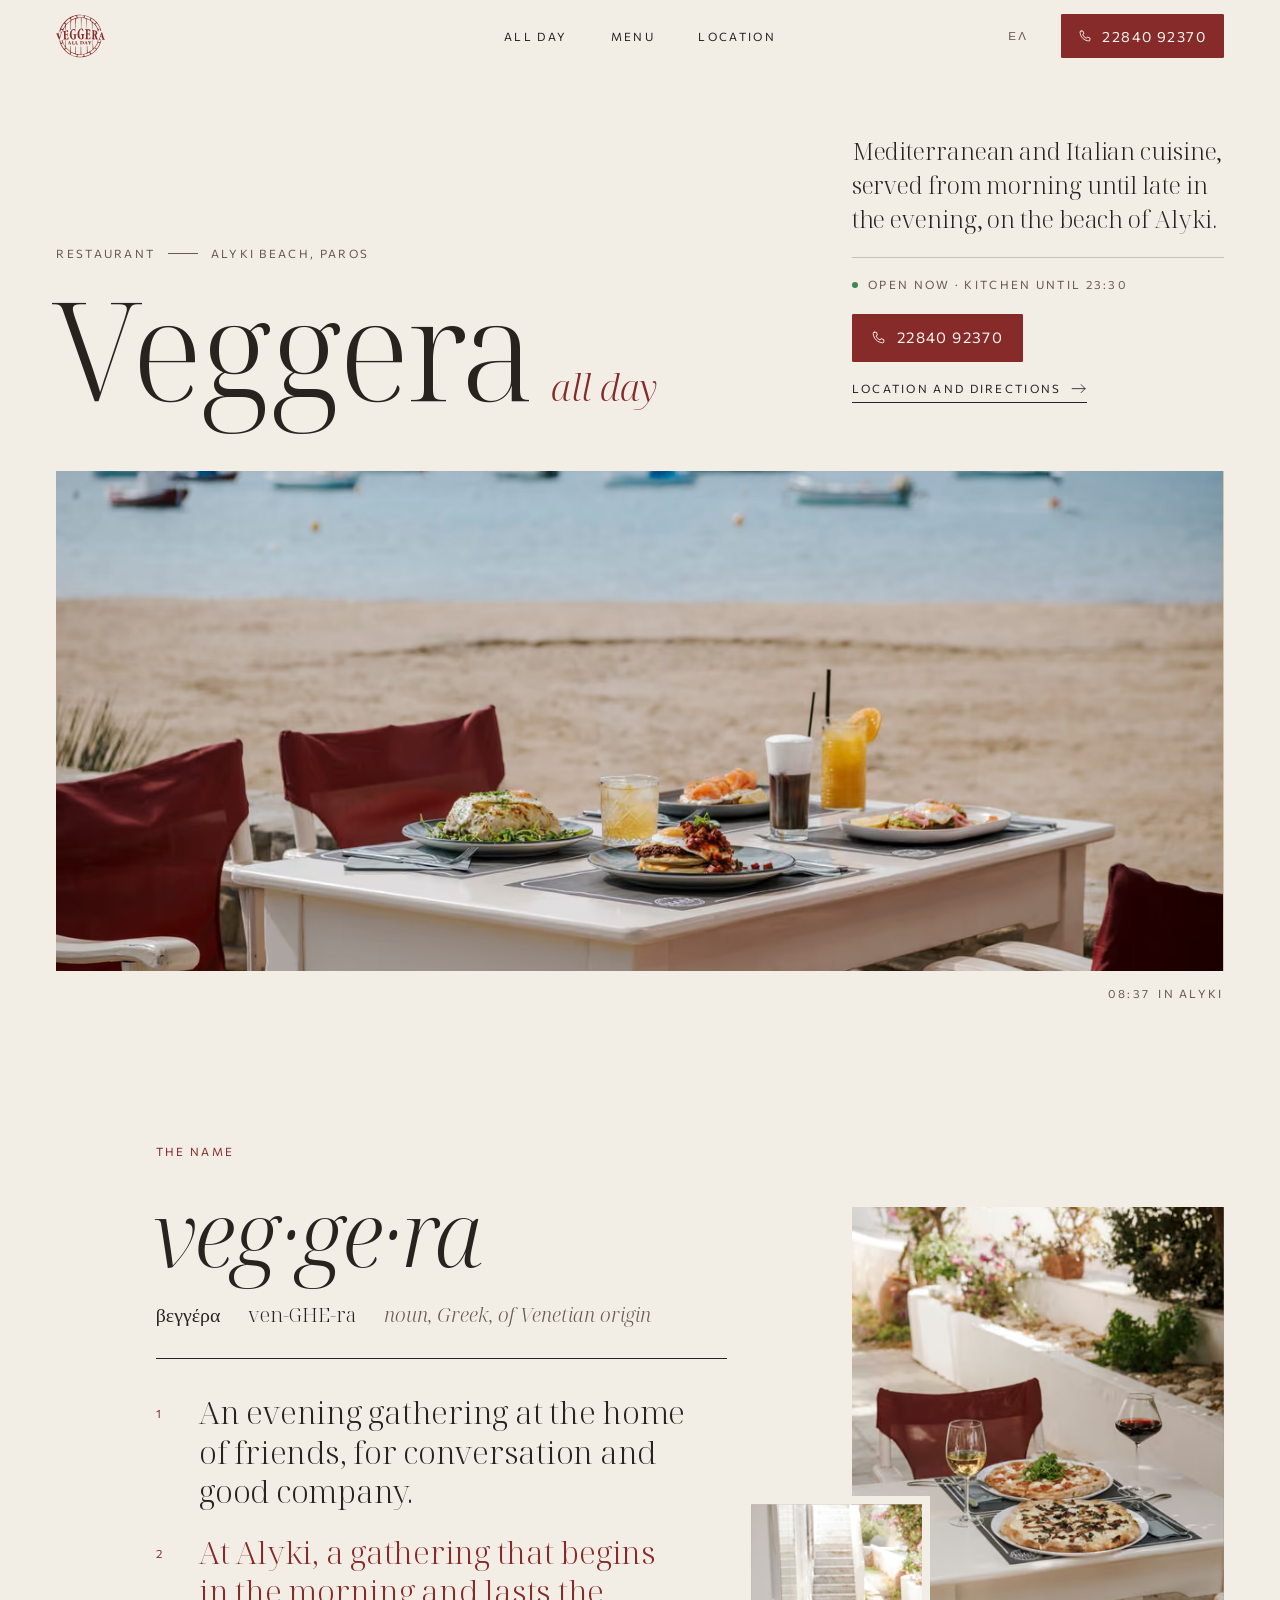
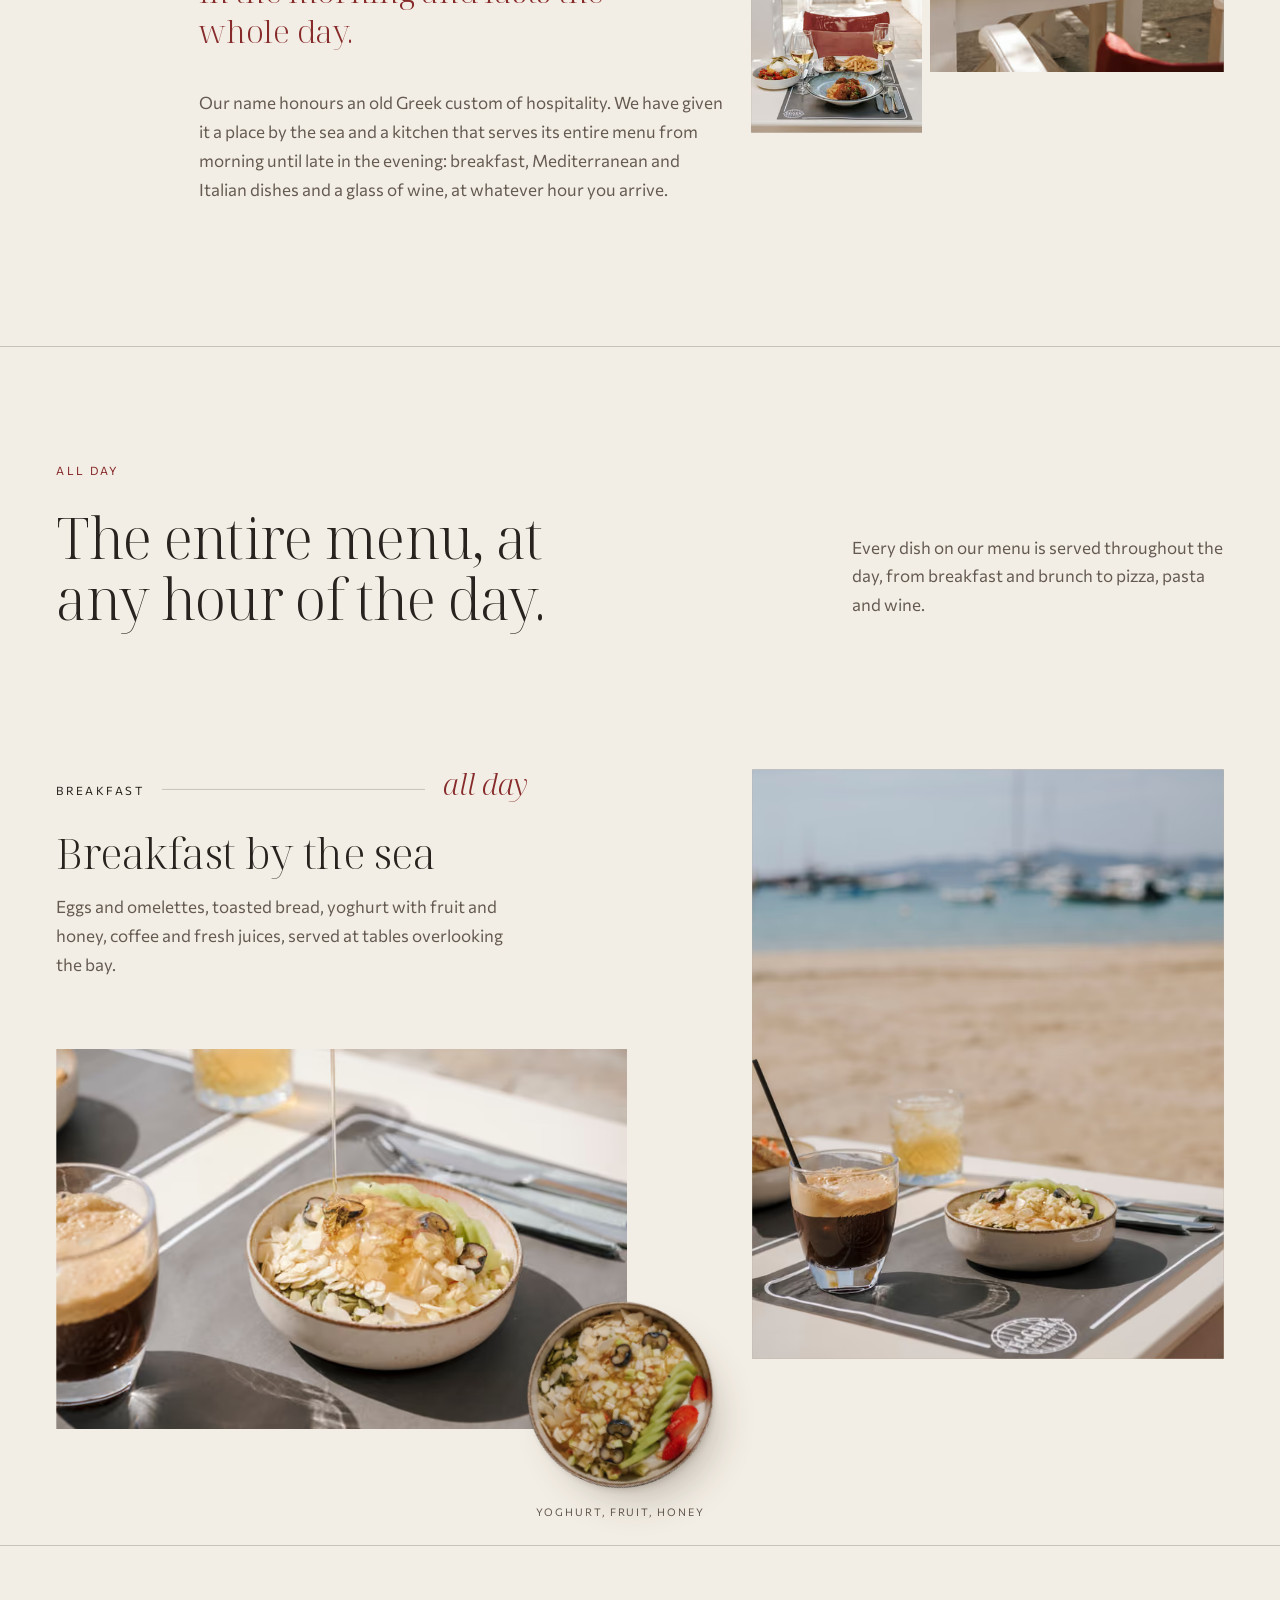
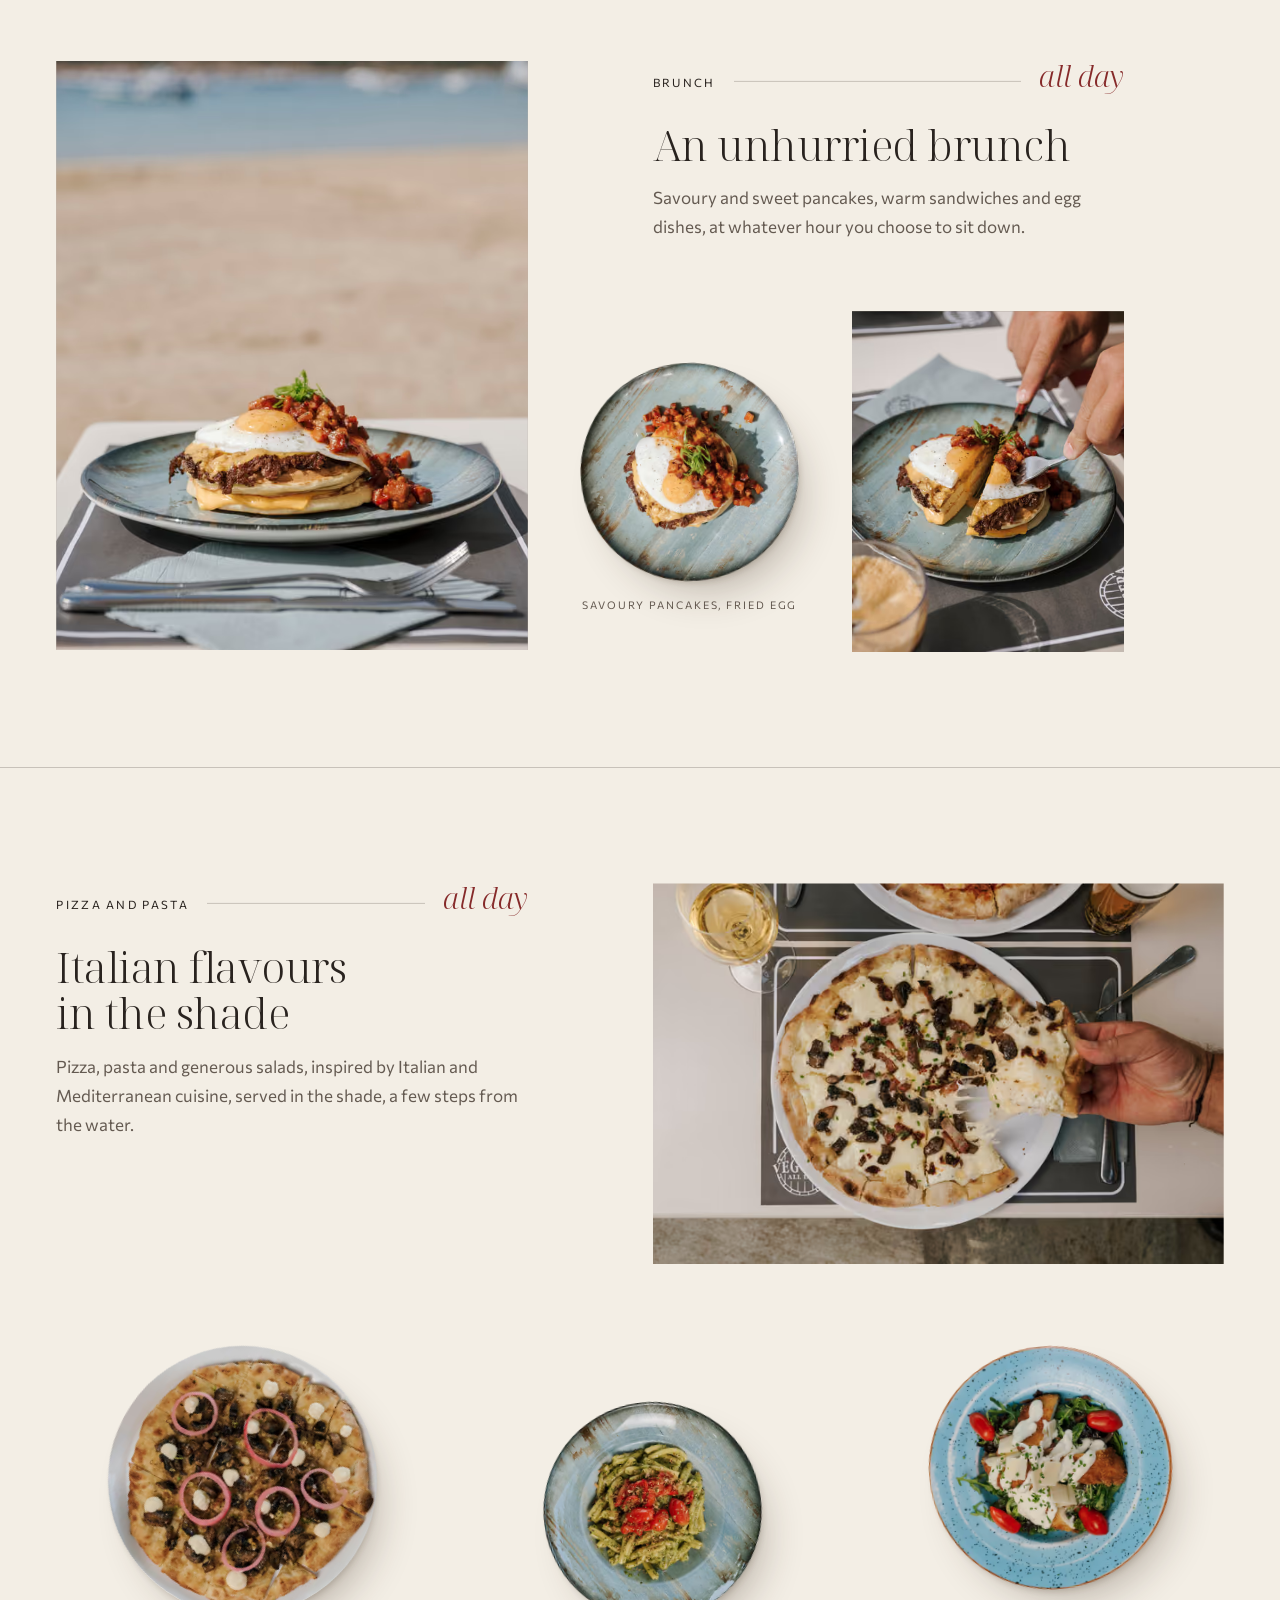
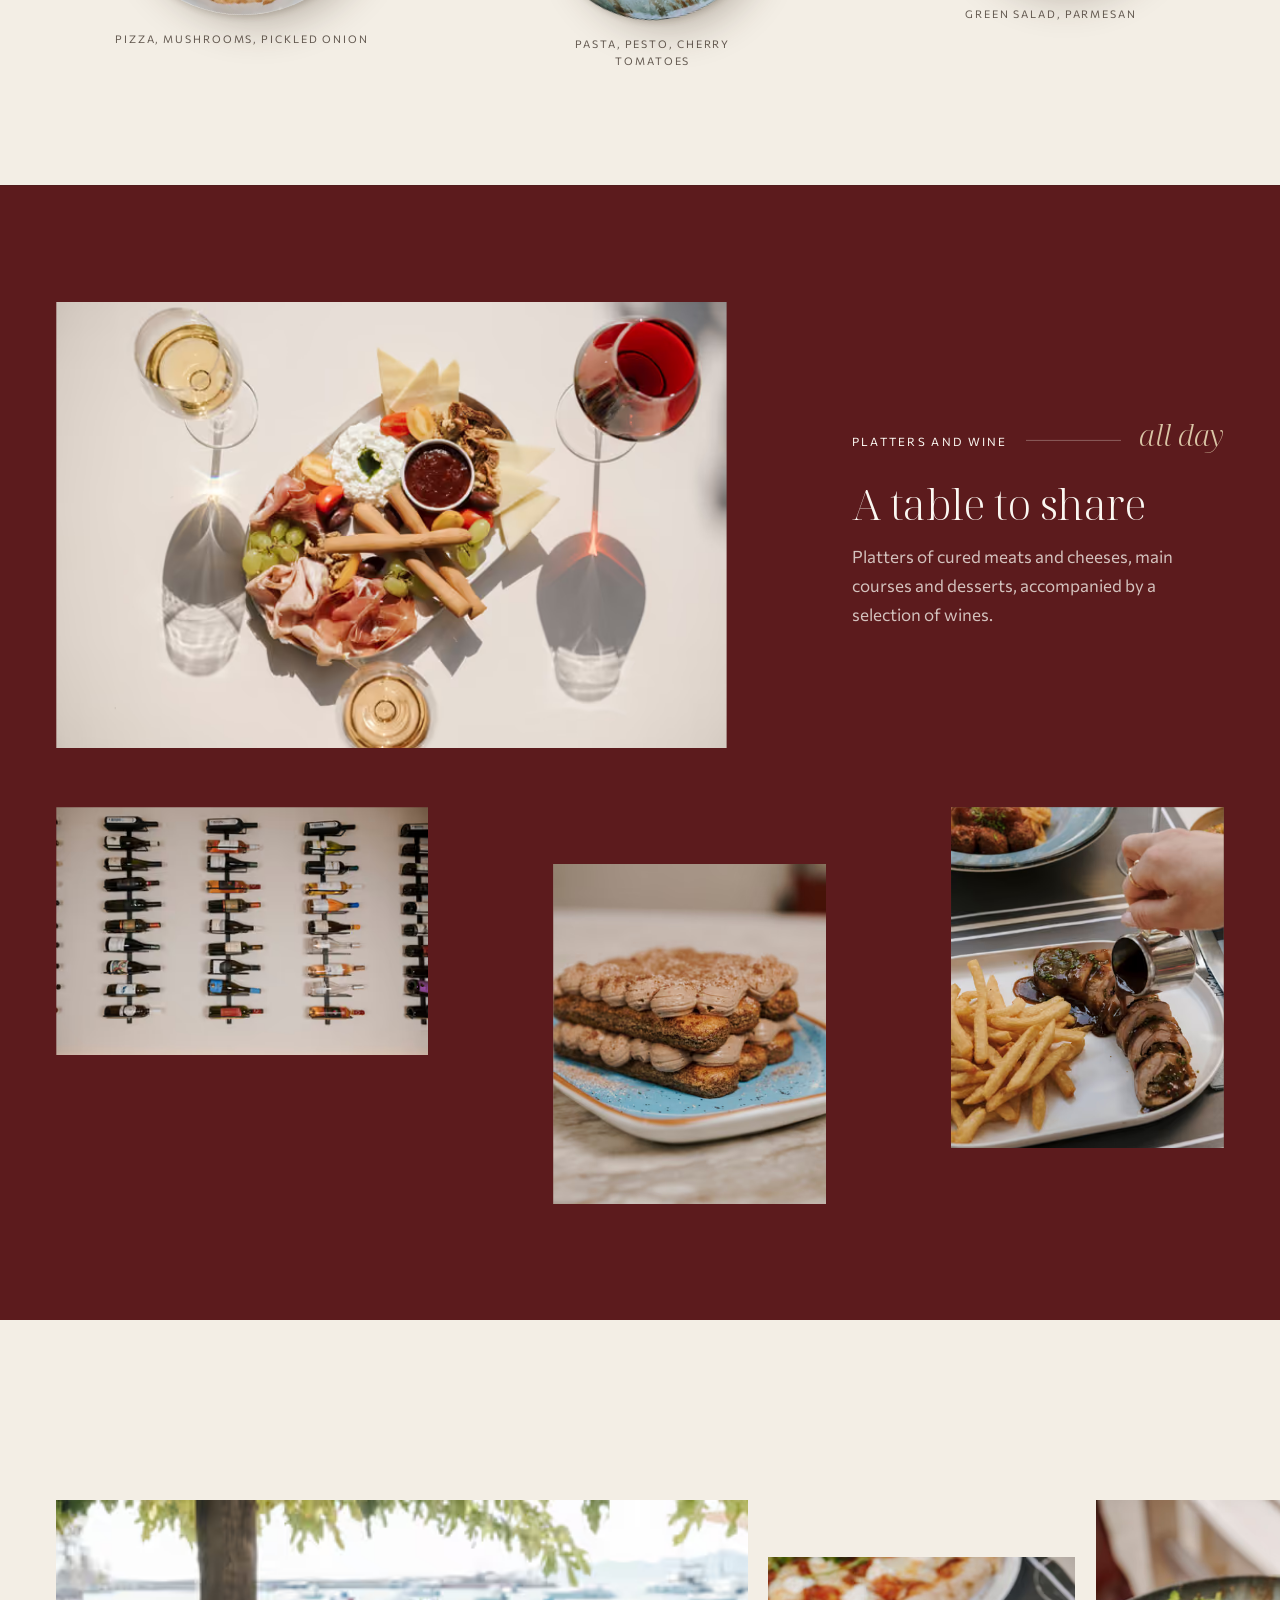
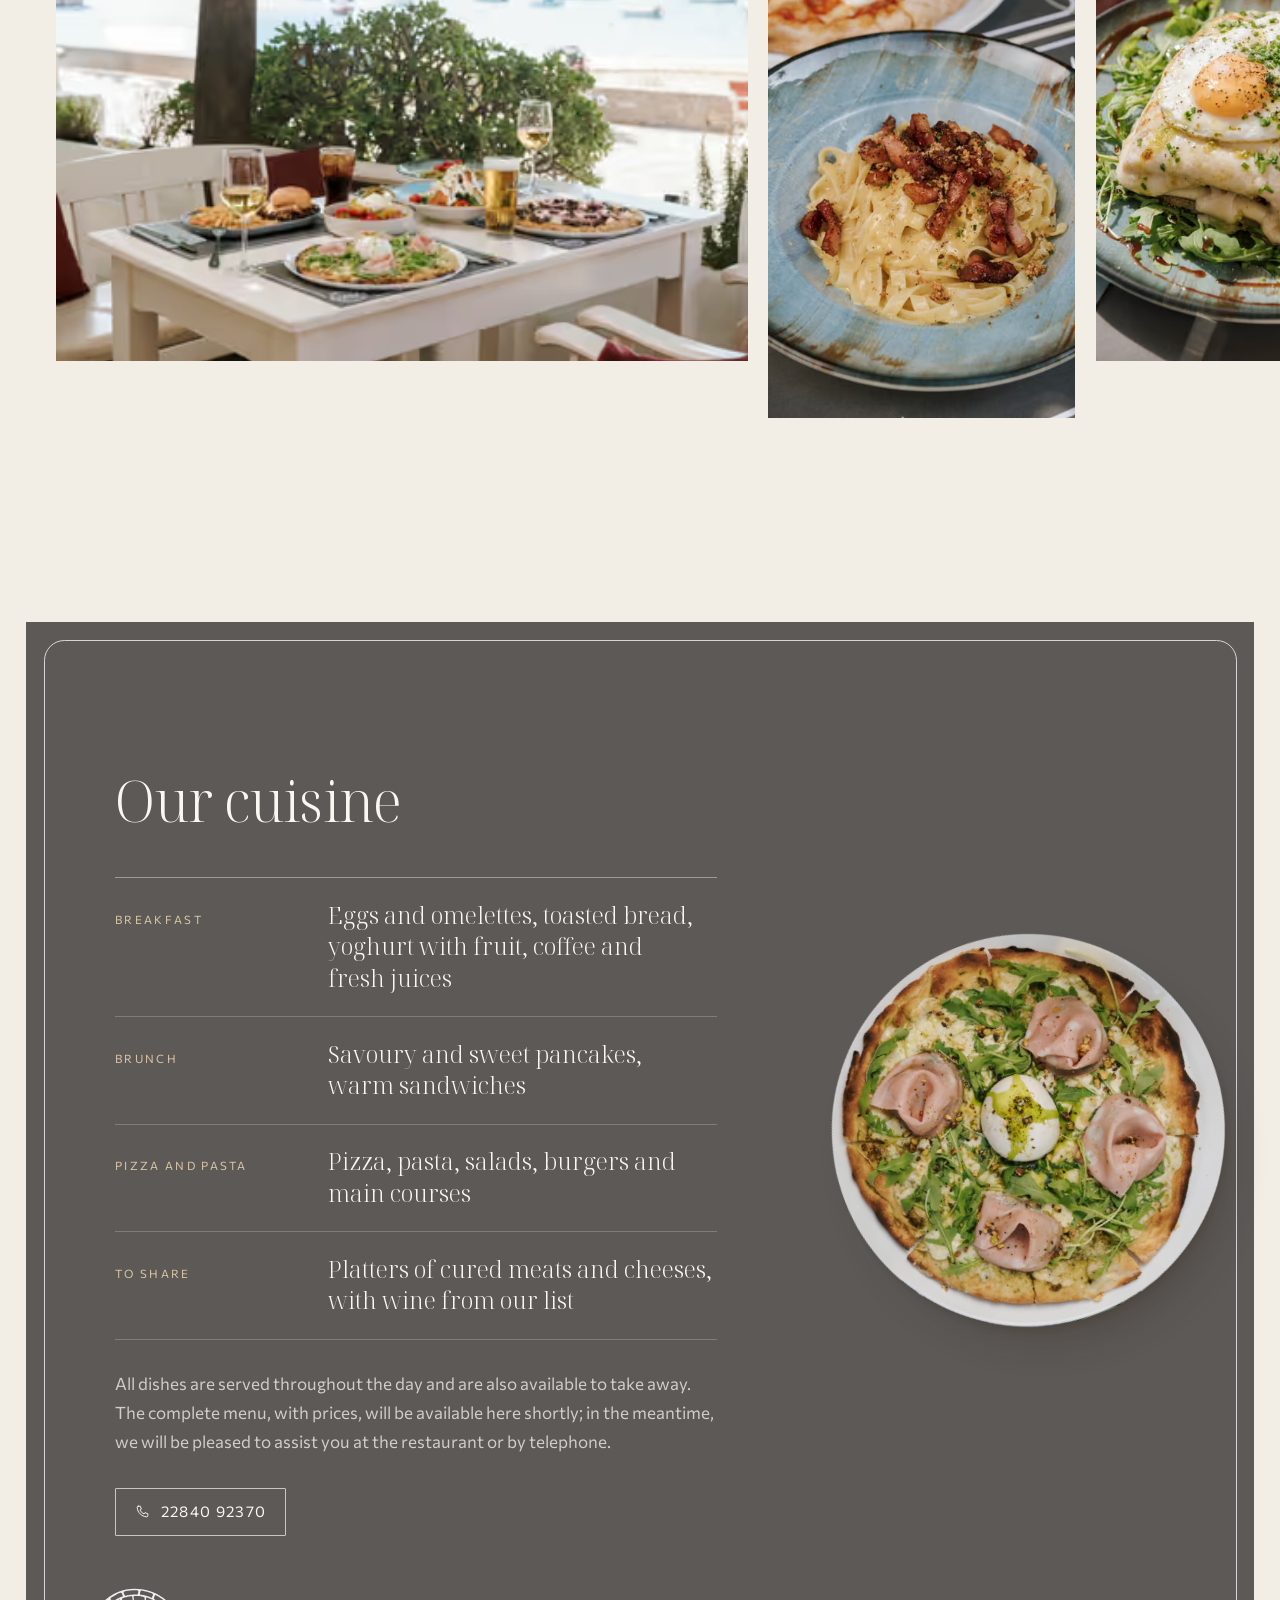
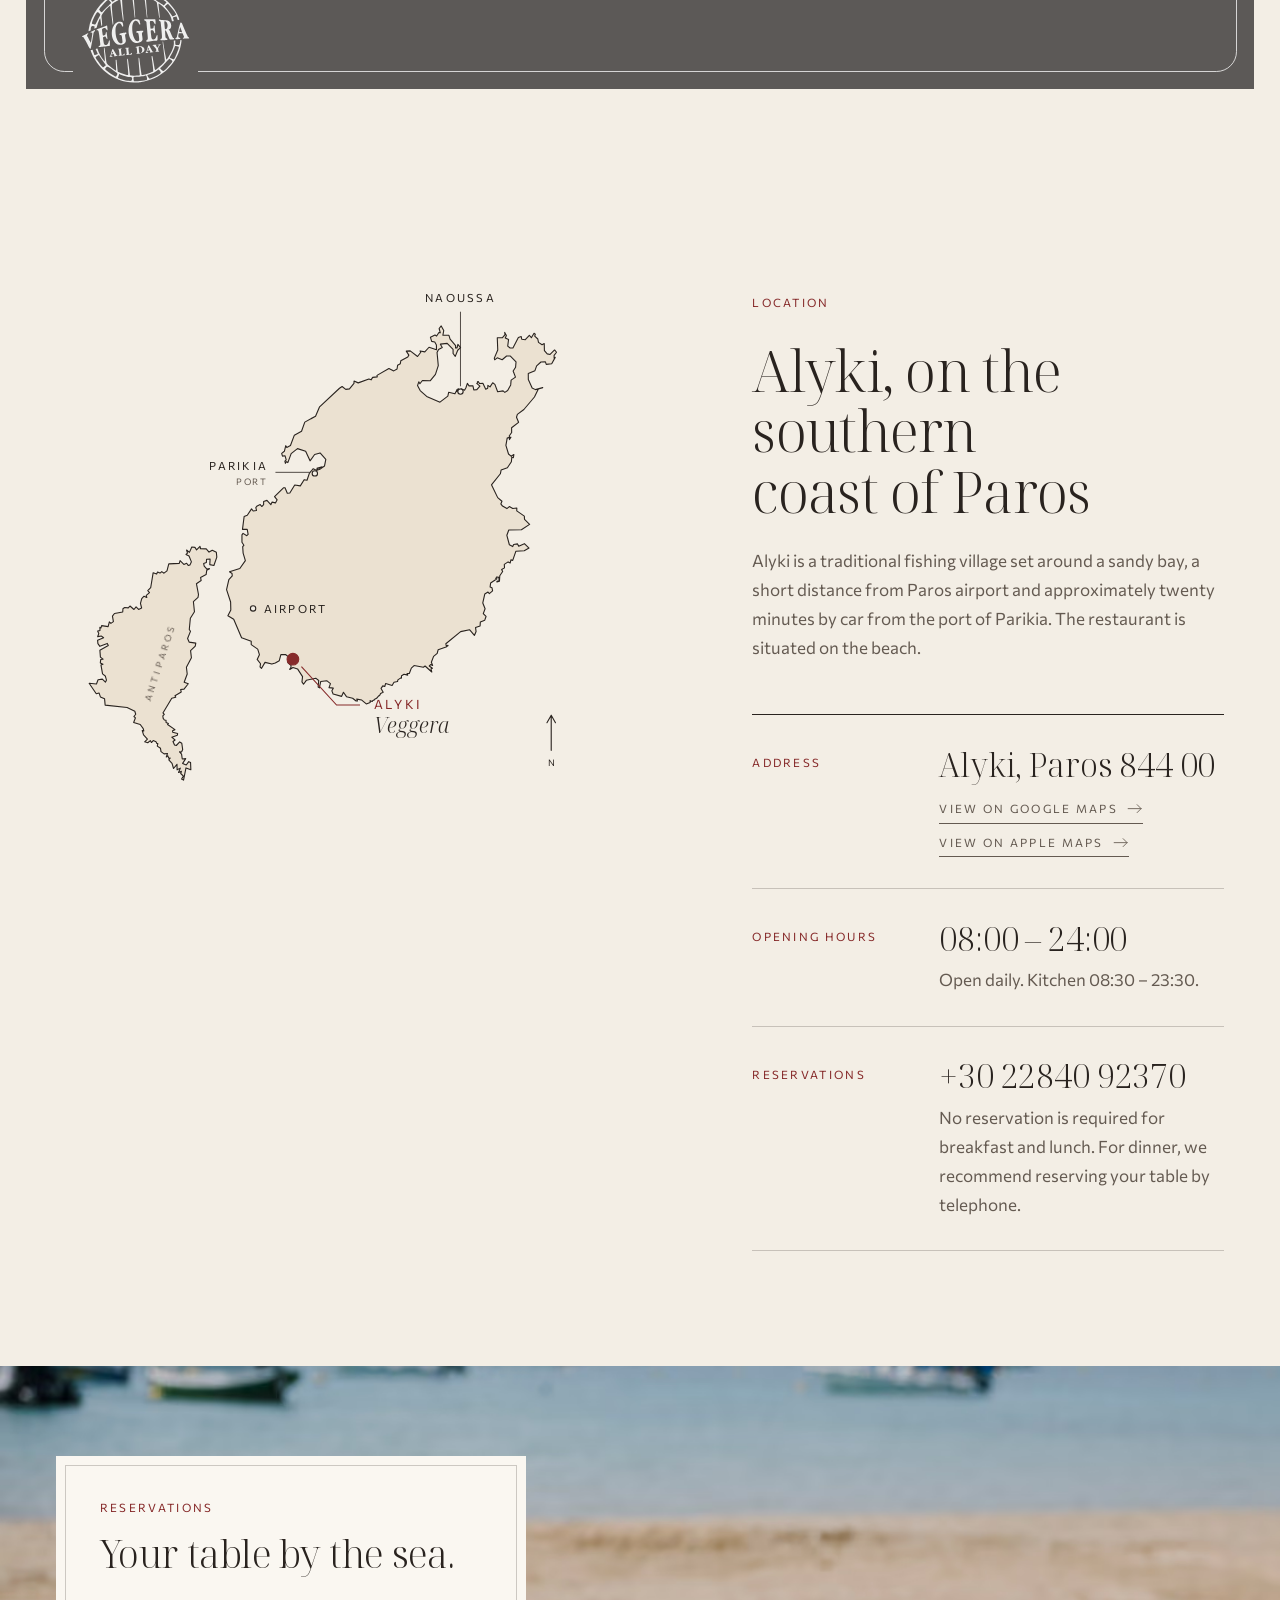
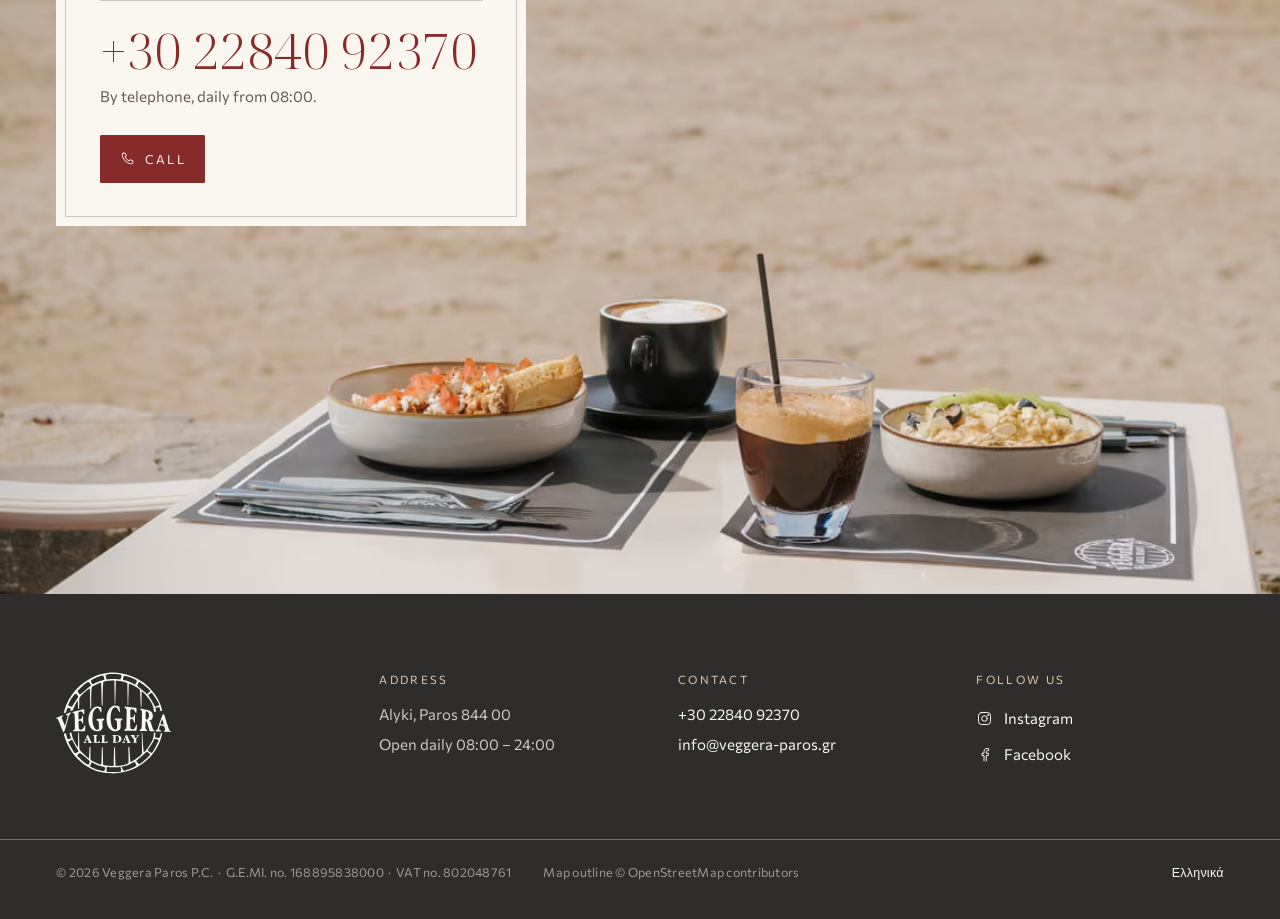
==== commit f20895e7: "small fix for paths" ====
--- a/index.html
+++ b/index.html
@@ -1,4 +1,4 @@
-<!DOCTYPE html><html lang="en" data-daypart="morning" data-base="/veggera" data-astro-cid-hkbrpulz><head><meta charset="utf-8"><meta name="viewport" content="width=device-width, initial-scale=1, viewport-fit=cover"><title>Veggera All Day | Restaurant on the beach of Alyki, Paros</title><meta name="description" content="Mediterranean and Italian cuisine on the beach of Alyki, Paros. Breakfast, brunch, lunch and dinner, daily from 08:00 to 24:00. Reservations: +30 22840 92370."><link rel="canonical" href="https://christopherbougadakis.github.io/veggera/"><link rel="alternate" hreflang="en" href="https://christopherbougadakis.github.io/veggera/"><link rel="alternate" hreflang="el" href="https://christopherbougadakis.github.io/veggera/el/"><link rel="alternate" hreflang="x-default" href="https://christopherbougadakis.github.io/veggera/"><meta name="robots" content="noindex, nofollow"><meta name="theme-color" content="#f3eee5"><meta name="format-detection" content="telephone=no"><link rel="icon" href="/veggera/favicon.svg" type="image/svg+xml"><meta property="og:type" content="restaurant"><meta property="og:site_name" content="Veggera All Day"><meta property="og:title" content="Veggera All Day | Restaurant on the beach of Alyki, Paros"><meta property="og:description" content="Mediterranean and Italian cuisine on the beach of Alyki, Paros. Breakfast, brunch, lunch and dinner, daily from 08:00 to 24:00. Reservations: +30 22840 92370."><meta property="og:url" content="https://christopherbougadakis.github.io/veggera/"><meta property="og:locale" content="en_GB"><meta property="og:image" content="https://christopherbougadakis.github.io/veggera/_astro/hero-morning.DzZGAHCB_ZdEDfj.jpg"><meta property="og:image:width" content="1200"><meta property="og:image:height" content="630"><meta name="twitter:card" content="summary_large_image"><link rel="preload" as="font" type="font/woff2" href="/veggera/_astro/noto-serif-display-latin-300-normal.K5SFrpFL.woff2" crossorigin><style>@font-face{font-family:'Noto Serif Display';font-style:normal;font-weight:300 400;font-display:swap;src:url(/veggera/_astro/noto-serif-display-latin-300-normal.K5SFrpFL.woff2) format('woff2');unicode-range:U+0000-00FF,U+0131,U+0152-0153,U+02BB-02BC,U+02C6,U+02DA,U+02DC,U+0304,U+0308,U+0329,U+2000-206F,U+20AC,U+2122,U+2191,U+2193,U+2212,U+2215,U+FEFF,U+FFFD}@font-face{font-family:'Noto Serif Display';font-style:italic;font-weight:300 400;font-display:swap;src:url(/veggera/_astro/noto-serif-display-latin-300-italic.CLkZeVv2.woff2) format('woff2');unicode-range:U+0000-00FF,U+0131,U+0152-0153,U+02BB-02BC,U+02C6,U+02DA,U+02DC,U+0304,U+0308,U+0329,U+2000-206F,U+20AC,U+2122,U+2191,U+2193,U+2212,U+2215,U+FEFF,U+FFFD}@font-face{font-family:'Commissioner';font-style:normal;font-weight:400 500;font-display:swap;src:url(/veggera/_astro/commissioner-latin-400-normal.Csr6jJda.woff2) format('woff2');unicode-range:U+0000-00FF,U+0131,U+0152-0153,U+02BB-02BC,U+02C6,U+02DA,U+02DC,U+0304,U+0308,U+0329,U+2000-206F,U+20AC,U+2122,U+2191,U+2193,U+2212,U+2215,U+FEFF,U+FFFD}</style><!-- Runs before first paint. It:
+<!DOCTYPE html><html lang="en" data-daypart="morning" data-base="" data-astro-cid-hkbrpulz><head><meta charset="utf-8"><meta name="viewport" content="width=device-width, initial-scale=1, viewport-fit=cover"><title>Veggera All Day | Restaurant on the beach of Alyki, Paros</title><meta name="description" content="Mediterranean and Italian cuisine on the beach of Alyki, Paros. Breakfast, brunch, lunch and dinner, daily from 08:00 to 24:00. Reservations: +30 22840 92370."><link rel="canonical" href="https://www.veggera-paros.gr/"><link rel="alternate" hreflang="en" href="https://www.veggera-paros.gr/"><link rel="alternate" hreflang="el" href="https://www.veggera-paros.gr/el/"><link rel="alternate" hreflang="x-default" href="https://www.veggera-paros.gr/"><meta name="robots" content="noindex, nofollow"><meta name="theme-color" content="#f3eee5"><meta name="format-detection" content="telephone=no"><link rel="icon" href="/favicon.svg" type="image/svg+xml"><meta property="og:type" content="restaurant"><meta property="og:site_name" content="Veggera All Day"><meta property="og:title" content="Veggera All Day | Restaurant on the beach of Alyki, Paros"><meta property="og:description" content="Mediterranean and Italian cuisine on the beach of Alyki, Paros. Breakfast, brunch, lunch and dinner, daily from 08:00 to 24:00. Reservations: +30 22840 92370."><meta property="og:url" content="https://www.veggera-paros.gr/"><meta property="og:locale" content="en_GB"><meta property="og:image" content="https://www.veggera-paros.gr/_astro/hero-morning.DzZGAHCB_ZdEDfj.jpg"><meta property="og:image:width" content="1200"><meta property="og:image:height" content="630"><meta name="twitter:card" content="summary_large_image"><link rel="preload" as="font" type="font/woff2" href="/_astro/noto-serif-display-latin-300-normal.K5SFrpFL.woff2" crossorigin><style>@font-face{font-family:'Noto Serif Display';font-style:normal;font-weight:300 400;font-display:swap;src:url(/_astro/noto-serif-display-latin-300-normal.K5SFrpFL.woff2) format('woff2');unicode-range:U+0000-00FF,U+0131,U+0152-0153,U+02BB-02BC,U+02C6,U+02DA,U+02DC,U+0304,U+0308,U+0329,U+2000-206F,U+20AC,U+2122,U+2191,U+2193,U+2212,U+2215,U+FEFF,U+FFFD}@font-face{font-family:'Noto Serif Display';font-style:italic;font-weight:300 400;font-display:swap;src:url(/_astro/noto-serif-display-latin-300-italic.CLkZeVv2.woff2) format('woff2');unicode-range:U+0000-00FF,U+0131,U+0152-0153,U+02BB-02BC,U+02C6,U+02DA,U+02DC,U+0304,U+0308,U+0329,U+2000-206F,U+20AC,U+2122,U+2191,U+2193,U+2212,U+2215,U+FEFF,U+FFFD}@font-face{font-family:'Commissioner';font-style:normal;font-weight:400 500;font-display:swap;src:url(/_astro/commissioner-latin-400-normal.Csr6jJda.woff2) format('woff2');unicode-range:U+0000-00FF,U+0131,U+0152-0153,U+02BB-02BC,U+02C6,U+02DA,U+02DC,U+0304,U+0308,U+0329,U+2000-206F,U+20AC,U+2122,U+2191,U+2193,U+2212,U+2215,U+FEFF,U+FFFD}</style><!-- Runs before first paint. It:
          - marks JavaScript as available (content is fully readable without it)
          - reads the time in Alyki, so the right photograph shows without a flash
          - notices a slow or metered connection and switches the page to its light mode
@@ -46,7 +46,7 @@
         var now = window.alykiMinutes();
         if (now !== null) d.dataset.daypart = now >= 1110 || now < 300 ? 'evening' : now >= 750 ? 'midday' : 'morning';
       })();
-    </script><script type="application/ld+json">{"@context":"https://schema.org","@type":"Restaurant","name":"Veggera All Day","alternateName":"Βεγγέρα Όλη Μέρα","url":"https://www.veggera-paros.gr","image":"https://christopherbougadakis.github.io/veggera/_astro/hero-morning.DzZGAHCB_ZdEDfj.jpg","telephone":"+302284092370","email":"info@veggera-paros.gr","servesCuisine":["Mediterranean","Italian","Breakfast","Brunch"],"address":{"@type":"PostalAddress","addressLocality":"Alyki","addressRegion":"Paros","postalCode":"844 00","addressCountry":"GR"},"geo":{"@type":"GeoCoordinates","latitude":36.9963794,"longitude":25.1368999},"openingHoursSpecification":{"@type":"OpeningHoursSpecification","dayOfWeek":["Monday","Tuesday","Wednesday","Thursday","Friday","Saturday","Sunday"],"opens":"08:00","closes":"23:59"},"sameAs":["https://www.instagram.com/veggera_all_day","https://www.facebook.com/share/1BcuHt7fPh/"]}</script><link rel="stylesheet" href="/veggera/_astro/Home.6Usavtz5.css"></head><body data-cfg-status="{&quot;timeIn&quot;:&quot;in Alyki&quot;,&quot;open&quot;:&quot;Open now&quot;,&quot;closed&quot;:&quot;Closed at this hour&quot;,&quot;kitchenUntil&quot;:&quot;kitchen until {t}&quot;,&quot;kitchenFrom&quot;:&quot;kitchen from {t}&quot;,&quot;kitchenClosed&quot;:&quot;kitchen closed&quot;,&quot;opensAt&quot;:&quot;opening at {t}&quot;,&quot;offSeason&quot;:&quot;Closed for the season&quot;,&quot;daily&quot;:&quot;Daily {a}–{b}&quot;}" data-cfg-hours="{&quot;open&quot;:&quot;08:00&quot;,&quot;close&quot;:&quot;24:00&quot;,&quot;kitchenFrom&quot;:&quot;08:30&quot;,&quot;kitchenTo&quot;:&quot;23:30&quot;}" data-cfg-season="null" data-astro-cid-hkbrpulz><a class="skip" href="#main" data-astro-cid-hkbrpulz>Skip to content</a><header class="hd" data-header data-astro-cid-nen7h5rs><div class="hd__in wrap" data-astro-cid-nen7h5rs><a class="hd__logo" href="/veggera/" aria-label="Veggera All Day" data-astro-cid-nen7h5rs><span class="hd__stamp" style="--stamp:url(/veggera/_astro/stamp.DWAI_EM5.svg)" aria-hidden="true" data-astro-cid-nen7h5rs></span></a><nav class="hd__nav" aria-label="Main" data-astro-cid-nen7h5rs><a href="#all-day" data-astro-cid-nen7h5rs>All day</a><a href="#menu" data-astro-cid-nen7h5rs>Menu</a><a href="#find" data-astro-cid-nen7h5rs>Location</a></nav><div class="hd__side" data-astro-cid-nen7h5rs><a class="hd__lang" href="/veggera/el/" hreflang="el" lang="el" aria-label="Ελληνικά" data-astro-cid-nen7h5rs><span aria-hidden="true" data-astro-cid-nen7h5rs>ΕΛ</span></a><a class="hd__call" href="tel:+302284092370" aria-label="Reservations: +30 22840 92370" data-astro-cid-nen7h5rs><svg viewBox="0 0 24 24" fill="none" stroke="currentColor" stroke-width="1.5" stroke-linecap="round" stroke-linejoin="round" aria-hidden="true"><path d="M5.2 3.5h3.3l1.7 4.6-2.2 1.5a12.6 12.6 0 0 0 6.4 6.4l1.5-2.2 4.6 1.7v3.3a1.7 1.7 0 0 1-1.8 1.7C10.3 20 4 13.700 3.500 5.300A1.7 1.7 0 0 1 5.200 3.500Z"></path></svg><span data-astro-cid-nen7h5rs>22840 92370</span></a></div></div></header><main id="main" data-astro-cid-hkbrpulz><section class="hero" id="top" data-hero data-astro-cid-ge2uvauf><div class="hero__head wrap" data-astro-cid-ge2uvauf><div class="hero__id" data-astro-cid-ge2uvauf><p class="label hero__kicker" data-astro-cid-ge2uvauf><span data-astro-cid-ge2uvauf>Restaurant</span><span class="sep" aria-hidden="true" data-astro-cid-ge2uvauf></span><span data-astro-cid-ge2uvauf>Alyki beach, Paros</span></p><h1 class="hero__mark" data-astro-cid-ge2uvauf><span class="hero__name" data-astro-cid-ge2uvauf>Veggera</span><em class="hero__allday" data-astro-cid-ge2uvauf>all day</em></h1></div><div class="hero__info" data-astro-cid-ge2uvauf><p class="hero__sub" data-astro-cid-ge2uvauf>Mediterranean and Italian cuisine, served from morning until late in the evening, on the beach of Alyki.</p><p class="label hero__status" data-astro-cid-ge2uvauf><span class="hero__dot" data-status-dot aria-hidden="true" data-astro-cid-ge2uvauf></span><span data-status data-astro-cid-ge2uvauf>Daily 08:00–24:00</span></p><div class="hero__go" data-astro-cid-ge2uvauf><a class="btn" href="tel:+302284092370" aria-label="Reservations: +30 22840 92370" data-astro-cid-ge2uvauf><svg viewBox="0 0 24 24" fill="none" stroke="currentColor" stroke-width="1.5" stroke-linecap="round" stroke-linejoin="round" aria-hidden="true"><path d="M5.2 3.5h3.3l1.7 4.6-2.2 1.5a12.6 12.6 0 0 0 6.4 6.4l1.5-2.2 4.6 1.7v3.3a1.7 1.7 0 0 1-1.8 1.7C10.3 20 4 13.700 3.500 5.300A1.7 1.7 0 0 1 5.200 3.500Z"></path></svg><span class="num" data-astro-cid-ge2uvauf>22840 92370</span></a><a class="link" href="#find" data-astro-cid-ge2uvauf>Location and directions <svg viewBox="0 0 24 24" fill="none" stroke="currentColor" stroke-width="1.2" stroke-linecap="round" stroke-linejoin="round" aria-hidden="true"><path d="M3 12h18M15.5 6.5 21 12l-5.5 5.500"></path></svg></a></div></div></div><div class="hero__stage wrap" data-astro-cid-ge2uvauf><div class="hero__frame" data-astro-cid-ge2uvauf><div class="hero__shot" data-part="morning" style="--pos:50% 60%;--pos-tall:50% 100%;--tone:#948f8b;--tone-tall:#a49381" data-astro-cid-ge2uvauf><picture class="shot shot--wide" data-astro-cid-ge2uvauf="true"><source srcset="/veggera/_astro/hero-morning.DzZGAHCB_FyOqx.avif 900w, /veggera/_astro/hero-morning.DzZGAHCB_Z2jUTg8.avif 1300w, /veggera/_astro/hero-morning.DzZGAHCB_Z26yaUg.avif 1700w, /veggera/_astro/hero-morning.DzZGAHCB_Vju7g.avif 2200w" type="image/avif" sizes="(min-width: 1520px) 1380px, 92vw"><source srcset="/veggera/_astro/hero-morning.DzZGAHCB_25gqk1.webp 900w, /veggera/_astro/hero-morning.DzZGAHCB_x7FR8.webp 1300w, /veggera/_astro/hero-morning.DzZGAHCB_oRIlY.webp 1700w, /veggera/_astro/hero-morning.DzZGAHCB_Z1CqJpq.webp 2200w" type="image/webp" sizes="(min-width: 1520px) 1380px, 92vw"><img src="/veggera/_astro/hero-morning.DzZGAHCB_1hFYca.jpg" srcset="/veggera/_astro/hero-morning.DzZGAHCB_ZUOcH6.jpg 900w, /veggera/_astro/hero-morning.DzZGAHCB_Z1t9xsB.jpg 1300w, /veggera/_astro/hero-morning.DzZGAHCB_Z1dtOlF.jpg 1700w, /veggera/_astro/hero-morning.DzZGAHCB_1OnPFQ.jpg 2200w" alt="A breakfast table with coffee and juice at the edge of the sand, boats moored in the bay of Alyki behind it" sizes="(min-width: 1520px) 1380px, 92vw" loading="lazy" decoding="async" data-astro-cid-ge2uvauf="true" width="2600" height="1734"></picture><picture class="shot shot--tall" data-astro-cid-ge2uvauf="true"><source srcset="/veggera/_astro/hero-morning-tall.BUpJansp_6YUzP.avif 480w, /veggera/_astro/hero-morning-tall.BUpJansp_1ijStb.avif 640w, /veggera/_astro/hero-morning-tall.BUpJansp_nuteP.avif 820w, /veggera/_astro/hero-morning-tall.BUpJansp_2t4u93.avif 1080w" type="image/avif" sizes="(max-width: 700px) 56vw, 92vw"><source srcset="/veggera/_astro/hero-morning-tall.BUpJansp_1fAoeM.webp 480w, /veggera/_astro/hero-morning-tall.BUpJansp_2qUm88.webp 640w, /veggera/_astro/hero-morning-tall.BUpJansp_9D1NL.webp 820w, /veggera/_astro/hero-morning-tall.BUpJansp_vBGHW.webp 1080w" type="image/webp" sizes="(max-width: 700px) 56vw, 92vw"><img src="/veggera/_astro/hero-morning-tall.BUpJansp_A695x.jpg" srcset="/veggera/_astro/hero-morning-tall.BUpJansp_ZgGWl4.jpg 480w, /veggera/_astro/hero-morning-tall.BUpJansp_TC0xh.jpg 640w, /veggera/_astro/hero-morning-tall.BUpJansp_Z1tSD2f.jpg 820w, /veggera/_astro/hero-morning-tall.BUpJansp_h0nsM.jpg 1080w" alt="A breakfast table with coffee and juice at the edge of the sand, boats moored in the bay of Alyki behind it" sizes="(max-width: 700px) 56vw, 92vw" loading="lazy" decoding="async" data-astro-cid-ge2uvauf="true" width="1734" height="2600"></picture></div><div class="hero__shot" data-part="midday" style="--pos:50% 68%;--pos-tall:50% 80%;--tone:#b4ada2;--tone-tall:#7f7567" data-astro-cid-ge2uvauf><picture class="shot shot--wide" data-astro-cid-ge2uvauf="true"><source srcset="/veggera/_astro/hero-midday.BoVzBLEv_Z1Ub8Ry.avif 900w, /veggera/_astro/hero-midday.BoVzBLEv_Z12VPnN.avif 1300w, /veggera/_astro/hero-midday.BoVzBLEv_euqit.avif 1700w, /veggera/_astro/hero-midday.BoVzBLEv_ZBKGI3.avif 2200w" type="image/avif" sizes="(min-width: 1520px) 1380px, 92vw"><source srcset="/veggera/_astro/hero-midday.BoVzBLEv_Z1xoIuR.webp 900w, /veggera/_astro/hero-midday.BoVzBLEv_lJKuF.webp 1300w, /veggera/_astro/hero-midday.BoVzBLEv_Z1XD7nc.webp 1700w, /veggera/_astro/hero-midday.BoVzBLEv_2fhSpd.webp 2200w" type="image/webp" sizes="(min-width: 1520px) 1380px, 92vw"><img src="/veggera/_astro/hero-midday.BoVzBLEv_aU84G.jpg" srcset="/veggera/_astro/hero-midday.BoVzBLEv_18KFHF.jpg 900w, /veggera/_astro/hero-midday.BoVzBLEv_2pQghu.jpg 1300w, /veggera/_astro/hero-midday.BoVzBLEv_15gM60.jpg 1700w, /veggera/_astro/hero-midday.BoVzBLEv_e0E4t.jpg 2200w" alt="A lunch table with pizza, salads and cold beer in the shade of a tree, with the bay behind" sizes="(min-width: 1520px) 1380px, 92vw" loading="lazy" decoding="async" data-astro-cid-ge2uvauf="true" width="2600" height="1734"></picture><picture class="shot shot--tall" data-astro-cid-ge2uvauf="true"><source srcset="/veggera/_astro/hero-midday-tall.CwlpUSZR_ZyIH4S.avif 480w, /veggera/_astro/hero-midday-tall.CwlpUSZR_HCBlm.avif 640w, /veggera/_astro/hero-midday-tall.CwlpUSZR_lMWHQ.avif 820w, /veggera/_astro/hero-midday-tall.CwlpUSZR_ZQRE9e.avif 1080w" type="image/avif" sizes="(max-width: 700px) 56vw, 92vw"><source srcset="/veggera/_astro/hero-midday-tall.CwlpUSZR_1gzxLz.webp 480w, /veggera/_astro/hero-midday-tall.CwlpUSZR_Z2wfgB7.webp 640w, /veggera/_astro/hero-midday-tall.CwlpUSZR_1uoqmN.webp 820w, /veggera/_astro/hero-midday-tall.CwlpUSZR_Z15J6zi.webp 1080w" type="image/webp" sizes="(max-width: 700px) 56vw, 92vw"><img src="/veggera/_astro/hero-midday-tall.CwlpUSZR_7DLuJ.jpg" srcset="/veggera/_astro/hero-midday-tall.CwlpUSZR_22AU9d.jpg 480w, /veggera/_astro/hero-midday-tall.CwlpUSZR_Z1KdTet.jpg 640w, /veggera/_astro/hero-midday-tall.CwlpUSZR_Z1SUd3.jpg 820w, /veggera/_astro/hero-midday-tall.CwlpUSZR_2kUmnC.jpg 1080w" alt="A lunch table with pizza, salads and cold beer in the shade of a tree, with the bay behind" sizes="(max-width: 700px) 56vw, 92vw" loading="lazy" decoding="async" data-astro-cid-ge2uvauf="true" width="1734" height="2600"></picture></div><div class="hero__shot" data-part="evening" style="--pos:50% 55%;--pos-tall:50% 70%;--tone:#b9a293;--tone-tall:#b8a291" data-astro-cid-ge2uvauf><picture class="shot shot--wide" data-astro-cid-ge2uvauf="true"><source srcset="/veggera/_astro/hero-evening.1lVPdjf2_19qviF.avif 900w, /veggera/_astro/hero-evening.1lVPdjf2_2ar564.avif 1300w, /veggera/_astro/hero-evening.1lVPdjf2_2nNNqV.avif 1700w, /veggera/_astro/hero-evening.1lVPdjf2_lukEw.avif 2200w" type="image/avif" sizes="(min-width: 1520px) 1380px, 92vw"><source srcset="/veggera/_astro/hero-evening.1lVPdjf2_Z2w41BM.webp 900w, /veggera/_astro/hero-evening.1lVPdjf2_Z2GszB.webp 1300w, /veggera/_astro/hero-evening.1lVPdjf2_ZaVq5K.webp 1700w, /veggera/_astro/hero-evening.1lVPdjf2_Z2dfSRa.webp 2200w" type="image/webp" sizes="(min-width: 1520px) 1380px, 92vw"><img src="/veggera/_astro/hero-evening.1lVPdjf2_GQOJq.jpg" srcset="/veggera/_astro/hero-evening.1lVPdjf2_ZrWvOX.jpg 900w, /veggera/_astro/hero-evening.1lVPdjf2_Z23XGUl.jpg 1300w, /veggera/_astro/hero-evening.1lVPdjf2_Z1NiXNp.jpg 1700w, /veggera/_astro/hero-evening.1lVPdjf2_1eyGe7.jpg 2200w" alt="A platter of cured meats and cheeses with glasses of white, rosé and red wine in low sunlight" sizes="(min-width: 1520px) 1380px, 92vw" loading="lazy" decoding="async" data-astro-cid-ge2uvauf="true" width="2600" height="1734"></picture><picture class="shot shot--tall" data-astro-cid-ge2uvauf="true"><source srcset="/veggera/_astro/hero-evening-tall.ByypUgEL_15zx99.avif 480w, /veggera/_astro/hero-evening-tall.ByypUgEL_2gTv2u.avif 640w, /veggera/_astro/hero-evening-tall.ByypUgEL_1m55N9.avif 820w, /veggera/_astro/hero-evening-tall.ByypUgEL_2eXHF6.avif 1080w" type="image/avif" sizes="(max-width: 700px) 56vw, 92vw"><source srcset="/veggera/_astro/hero-evening-tall.ByypUgEL_2eb0N6.webp 480w, /veggera/_astro/hero-evening-tall.ByypUgEL_Z1EGa7u.webp 640w, /veggera/_astro/hero-evening-tall.ByypUgEL_18dDn5.webp 820w, /veggera/_astro/hero-evening-tall.ByypUgEL_hvUf0.webp 1080w" type="image/webp" sizes="(max-width: 700px) 56vw, 92vw"><img src="/veggera/_astro/hero-evening-tall.ByypUgEL_m0mBA.jpg" srcset="/veggera/_astro/hero-evening-tall.ByypUgEL_GREdf.jpg 480w, /veggera/_astro/hero-evening-tall.ByypUgEL_1ScC6A.jpg 640w, /veggera/_astro/hero-evening-tall.ByypUgEL_Zvj1sV.jpg 820w, /veggera/_astro/hero-evening-tall.ByypUgEL_2TAYP.jpg 1080w" alt="A platter of cured meats and cheeses with glasses of white, rosé and red wine in low sunlight" sizes="(max-width: 700px) 56vw, 92vw" loading="lazy" decoding="async" data-astro-cid-ge2uvauf="true" width="1734" height="2600"></picture></div></div><p class="label hero__clock" data-clock-wrap hidden data-astro-cid-ge2uvauf><span data-clock data-astro-cid-ge2uvauf>00:00</span><span data-astro-cid-ge2uvauf>in Alyki</span></p><!-- Start fetching the one frame that will show (right part of the day, right crop) straight away. --><script>
+    </script><script type="application/ld+json">{"@context":"https://schema.org","@type":"Restaurant","name":"Veggera All Day","alternateName":"Βεγγέρα Όλη Μέρα","url":"https://www.veggera-paros.gr","image":"https://www.veggera-paros.gr/_astro/hero-morning.DzZGAHCB_ZdEDfj.jpg","telephone":"+302284092370","email":"info@veggera-paros.gr","servesCuisine":["Mediterranean","Italian","Breakfast","Brunch"],"address":{"@type":"PostalAddress","addressLocality":"Alyki","addressRegion":"Paros","postalCode":"844 00","addressCountry":"GR"},"geo":{"@type":"GeoCoordinates","latitude":36.9963794,"longitude":25.1368999},"openingHoursSpecification":{"@type":"OpeningHoursSpecification","dayOfWeek":["Monday","Tuesday","Wednesday","Thursday","Friday","Saturday","Sunday"],"opens":"08:00","closes":"23:59"},"sameAs":["https://www.instagram.com/veggera_all_day","https://www.facebook.com/share/1BcuHt7fPh/"]}</script><link rel="stylesheet" href="/_astro/Home.6Usavtz5.css"></head><body data-cfg-status="{&quot;timeIn&quot;:&quot;in Alyki&quot;,&quot;open&quot;:&quot;Open now&quot;,&quot;closed&quot;:&quot;Closed at this hour&quot;,&quot;kitchenUntil&quot;:&quot;kitchen until {t}&quot;,&quot;kitchenFrom&quot;:&quot;kitchen from {t}&quot;,&quot;kitchenClosed&quot;:&quot;kitchen closed&quot;,&quot;opensAt&quot;:&quot;opening at {t}&quot;,&quot;offSeason&quot;:&quot;Closed for the season&quot;,&quot;daily&quot;:&quot;Daily {a}–{b}&quot;}" data-cfg-hours="{&quot;open&quot;:&quot;08:00&quot;,&quot;close&quot;:&quot;24:00&quot;,&quot;kitchenFrom&quot;:&quot;08:30&quot;,&quot;kitchenTo&quot;:&quot;23:30&quot;}" data-cfg-season="null" data-astro-cid-hkbrpulz><a class="skip" href="#main" data-astro-cid-hkbrpulz>Skip to content</a><header class="hd" data-header data-astro-cid-nen7h5rs><div class="hd__in wrap" data-astro-cid-nen7h5rs><a class="hd__logo" href="/" aria-label="Veggera All Day" data-astro-cid-nen7h5rs><span class="hd__stamp" style="--stamp:url(/_astro/stamp.DWAI_EM5.svg)" aria-hidden="true" data-astro-cid-nen7h5rs></span></a><nav class="hd__nav" aria-label="Main" data-astro-cid-nen7h5rs><a href="#all-day" data-astro-cid-nen7h5rs>All day</a><a href="#menu" data-astro-cid-nen7h5rs>Menu</a><a href="#find" data-astro-cid-nen7h5rs>Location</a></nav><div class="hd__side" data-astro-cid-nen7h5rs><a class="hd__lang" href="/el/" hreflang="el" lang="el" aria-label="Ελληνικά" data-astro-cid-nen7h5rs><span aria-hidden="true" data-astro-cid-nen7h5rs>ΕΛ</span></a><a class="hd__call" href="tel:+302284092370" aria-label="Reservations: +30 22840 92370" data-astro-cid-nen7h5rs><svg viewBox="0 0 24 24" fill="none" stroke="currentColor" stroke-width="1.5" stroke-linecap="round" stroke-linejoin="round" aria-hidden="true"><path d="M5.2 3.5h3.3l1.7 4.6-2.2 1.5a12.6 12.6 0 0 0 6.4 6.4l1.5-2.2 4.6 1.7v3.3a1.7 1.7 0 0 1-1.8 1.7C10.3 20 4 13.700 3.500 5.300A1.7 1.7 0 0 1 5.200 3.500Z"></path></svg><span data-astro-cid-nen7h5rs>22840 92370</span></a></div></div></header><main id="main" data-astro-cid-hkbrpulz><section class="hero" id="top" data-hero data-astro-cid-ge2uvauf><div class="hero__head wrap" data-astro-cid-ge2uvauf><div class="hero__id" data-astro-cid-ge2uvauf><p class="label hero__kicker" data-astro-cid-ge2uvauf><span data-astro-cid-ge2uvauf>Restaurant</span><span class="sep" aria-hidden="true" data-astro-cid-ge2uvauf></span><span data-astro-cid-ge2uvauf>Alyki beach, Paros</span></p><h1 class="hero__mark" data-astro-cid-ge2uvauf><span class="hero__name" data-astro-cid-ge2uvauf>Veggera</span><em class="hero__allday" data-astro-cid-ge2uvauf>all day</em></h1></div><div class="hero__info" data-astro-cid-ge2uvauf><p class="hero__sub" data-astro-cid-ge2uvauf>Mediterranean and Italian cuisine, served from morning until late in the evening, on the beach of Alyki.</p><p class="label hero__status" data-astro-cid-ge2uvauf><span class="hero__dot" data-status-dot aria-hidden="true" data-astro-cid-ge2uvauf></span><span data-status data-astro-cid-ge2uvauf>Daily 08:00–24:00</span></p><div class="hero__go" data-astro-cid-ge2uvauf><a class="btn" href="tel:+302284092370" aria-label="Reservations: +30 22840 92370" data-astro-cid-ge2uvauf><svg viewBox="0 0 24 24" fill="none" stroke="currentColor" stroke-width="1.5" stroke-linecap="round" stroke-linejoin="round" aria-hidden="true"><path d="M5.2 3.5h3.3l1.7 4.6-2.2 1.5a12.6 12.6 0 0 0 6.4 6.4l1.5-2.2 4.6 1.7v3.3a1.7 1.7 0 0 1-1.8 1.7C10.3 20 4 13.700 3.500 5.300A1.7 1.7 0 0 1 5.200 3.500Z"></path></svg><span class="num" data-astro-cid-ge2uvauf>22840 92370</span></a><a class="link" href="#find" data-astro-cid-ge2uvauf>Location and directions <svg viewBox="0 0 24 24" fill="none" stroke="currentColor" stroke-width="1.2" stroke-linecap="round" stroke-linejoin="round" aria-hidden="true"><path d="M3 12h18M15.5 6.5 21 12l-5.5 5.500"></path></svg></a></div></div></div><div class="hero__stage wrap" data-astro-cid-ge2uvauf><div class="hero__frame" data-astro-cid-ge2uvauf><div class="hero__shot" data-part="morning" style="--pos:50% 60%;--pos-tall:50% 100%;--tone:#948f8b;--tone-tall:#a49381" data-astro-cid-ge2uvauf><picture class="shot shot--wide" data-astro-cid-ge2uvauf="true"><source srcset="/_astro/hero-morning.DzZGAHCB_FyOqx.avif 900w, /_astro/hero-morning.DzZGAHCB_Z2jUTg8.avif 1300w, /_astro/hero-morning.DzZGAHCB_Z26yaUg.avif 1700w, /_astro/hero-morning.DzZGAHCB_Vju7g.avif 2200w" type="image/avif" sizes="(min-width: 1520px) 1380px, 92vw"><source srcset="/_astro/hero-morning.DzZGAHCB_25gqk1.webp 900w, /_astro/hero-morning.DzZGAHCB_x7FR8.webp 1300w, /_astro/hero-morning.DzZGAHCB_oRIlY.webp 1700w, /_astro/hero-morning.DzZGAHCB_Z1CqJpq.webp 2200w" type="image/webp" sizes="(min-width: 1520px) 1380px, 92vw"><img src="/_astro/hero-morning.DzZGAHCB_1hFYca.jpg" srcset="/_astro/hero-morning.DzZGAHCB_ZUOcH6.jpg 900w, /_astro/hero-morning.DzZGAHCB_Z1t9xsB.jpg 1300w, /_astro/hero-morning.DzZGAHCB_Z1dtOlF.jpg 1700w, /_astro/hero-morning.DzZGAHCB_1OnPFQ.jpg 2200w" alt="A breakfast table with coffee and juice at the edge of the sand, boats moored in the bay of Alyki behind it" sizes="(min-width: 1520px) 1380px, 92vw" loading="lazy" decoding="async" data-astro-cid-ge2uvauf="true" width="2600" height="1734"></picture><picture class="shot shot--tall" data-astro-cid-ge2uvauf="true"><source srcset="/_astro/hero-morning-tall.BUpJansp_6YUzP.avif 480w, /_astro/hero-morning-tall.BUpJansp_1ijStb.avif 640w, /_astro/hero-morning-tall.BUpJansp_nuteP.avif 820w, /_astro/hero-morning-tall.BUpJansp_2t4u93.avif 1080w" type="image/avif" sizes="(max-width: 700px) 56vw, 92vw"><source srcset="/_astro/hero-morning-tall.BUpJansp_1fAoeM.webp 480w, /_astro/hero-morning-tall.BUpJansp_2qUm88.webp 640w, /_astro/hero-morning-tall.BUpJansp_9D1NL.webp 820w, /_astro/hero-morning-tall.BUpJansp_vBGHW.webp 1080w" type="image/webp" sizes="(max-width: 700px) 56vw, 92vw"><img src="/_astro/hero-morning-tall.BUpJansp_A695x.jpg" srcset="/_astro/hero-morning-tall.BUpJansp_ZgGWl4.jpg 480w, /_astro/hero-morning-tall.BUpJansp_TC0xh.jpg 640w, /_astro/hero-morning-tall.BUpJansp_Z1tSD2f.jpg 820w, /_astro/hero-morning-tall.BUpJansp_h0nsM.jpg 1080w" alt="A breakfast table with coffee and juice at the edge of the sand, boats moored in the bay of Alyki behind it" sizes="(max-width: 700px) 56vw, 92vw" loading="lazy" decoding="async" data-astro-cid-ge2uvauf="true" width="1734" height="2600"></picture></div><div class="hero__shot" data-part="midday" style="--pos:50% 68%;--pos-tall:50% 80%;--tone:#b4ada2;--tone-tall:#7f7567" data-astro-cid-ge2uvauf><picture class="shot shot--wide" data-astro-cid-ge2uvauf="true"><source srcset="/_astro/hero-midday.BoVzBLEv_Z1Ub8Ry.avif 900w, /_astro/hero-midday.BoVzBLEv_Z12VPnN.avif 1300w, /_astro/hero-midday.BoVzBLEv_euqit.avif 1700w, /_astro/hero-midday.BoVzBLEv_ZBKGI3.avif 2200w" type="image/avif" sizes="(min-width: 1520px) 1380px, 92vw"><source srcset="/_astro/hero-midday.BoVzBLEv_Z1xoIuR.webp 900w, /_astro/hero-midday.BoVzBLEv_lJKuF.webp 1300w, /_astro/hero-midday.BoVzBLEv_Z1XD7nc.webp 1700w, /_astro/hero-midday.BoVzBLEv_2fhSpd.webp 2200w" type="image/webp" sizes="(min-width: 1520px) 1380px, 92vw"><img src="/_astro/hero-midday.BoVzBLEv_aU84G.jpg" srcset="/_astro/hero-midday.BoVzBLEv_18KFHF.jpg 900w, /_astro/hero-midday.BoVzBLEv_2pQghu.jpg 1300w, /_astro/hero-midday.BoVzBLEv_15gM60.jpg 1700w, /_astro/hero-midday.BoVzBLEv_e0E4t.jpg 2200w" alt="A lunch table with pizza, salads and cold beer in the shade of a tree, with the bay behind" sizes="(min-width: 1520px) 1380px, 92vw" loading="lazy" decoding="async" data-astro-cid-ge2uvauf="true" width="2600" height="1734"></picture><picture class="shot shot--tall" data-astro-cid-ge2uvauf="true"><source srcset="/_astro/hero-midday-tall.CwlpUSZR_ZyIH4S.avif 480w, /_astro/hero-midday-tall.CwlpUSZR_HCBlm.avif 640w, /_astro/hero-midday-tall.CwlpUSZR_lMWHQ.avif 820w, /_astro/hero-midday-tall.CwlpUSZR_ZQRE9e.avif 1080w" type="image/avif" sizes="(max-width: 700px) 56vw, 92vw"><source srcset="/_astro/hero-midday-tall.CwlpUSZR_1gzxLz.webp 480w, /_astro/hero-midday-tall.CwlpUSZR_Z2wfgB7.webp 640w, /_astro/hero-midday-tall.CwlpUSZR_1uoqmN.webp 820w, /_astro/hero-midday-tall.CwlpUSZR_Z15J6zi.webp 1080w" type="image/webp" sizes="(max-width: 700px) 56vw, 92vw"><img src="/_astro/hero-midday-tall.CwlpUSZR_7DLuJ.jpg" srcset="/_astro/hero-midday-tall.CwlpUSZR_22AU9d.jpg 480w, /_astro/hero-midday-tall.CwlpUSZR_Z1KdTet.jpg 640w, /_astro/hero-midday-tall.CwlpUSZR_Z1SUd3.jpg 820w, /_astro/hero-midday-tall.CwlpUSZR_2kUmnC.jpg 1080w" alt="A lunch table with pizza, salads and cold beer in the shade of a tree, with the bay behind" sizes="(max-width: 700px) 56vw, 92vw" loading="lazy" decoding="async" data-astro-cid-ge2uvauf="true" width="1734" height="2600"></picture></div><div class="hero__shot" data-part="evening" style="--pos:50% 55%;--pos-tall:50% 70%;--tone:#b9a293;--tone-tall:#b8a291" data-astro-cid-ge2uvauf><picture class="shot shot--wide" data-astro-cid-ge2uvauf="true"><source srcset="/_astro/hero-evening.1lVPdjf2_19qviF.avif 900w, /_astro/hero-evening.1lVPdjf2_2ar564.avif 1300w, /_astro/hero-evening.1lVPdjf2_2nNNqV.avif 1700w, /_astro/hero-evening.1lVPdjf2_lukEw.avif 2200w" type="image/avif" sizes="(min-width: 1520px) 1380px, 92vw"><source srcset="/_astro/hero-evening.1lVPdjf2_Z2w41BM.webp 900w, /_astro/hero-evening.1lVPdjf2_Z2GszB.webp 1300w, /_astro/hero-evening.1lVPdjf2_ZaVq5K.webp 1700w, /_astro/hero-evening.1lVPdjf2_Z2dfSRa.webp 2200w" type="image/webp" sizes="(min-width: 1520px) 1380px, 92vw"><img src="/_astro/hero-evening.1lVPdjf2_GQOJq.jpg" srcset="/_astro/hero-evening.1lVPdjf2_ZrWvOX.jpg 900w, /_astro/hero-evening.1lVPdjf2_Z23XGUl.jpg 1300w, /_astro/hero-evening.1lVPdjf2_Z1NiXNp.jpg 1700w, /_astro/hero-evening.1lVPdjf2_1eyGe7.jpg 2200w" alt="A platter of cured meats and cheeses with glasses of white, rosé and red wine in low sunlight" sizes="(min-width: 1520px) 1380px, 92vw" loading="lazy" decoding="async" data-astro-cid-ge2uvauf="true" width="2600" height="1734"></picture><picture class="shot shot--tall" data-astro-cid-ge2uvauf="true"><source srcset="/_astro/hero-evening-tall.ByypUgEL_15zx99.avif 480w, /_astro/hero-evening-tall.ByypUgEL_2gTv2u.avif 640w, /_astro/hero-evening-tall.ByypUgEL_1m55N9.avif 820w, /_astro/hero-evening-tall.ByypUgEL_2eXHF6.avif 1080w" type="image/avif" sizes="(max-width: 700px) 56vw, 92vw"><source srcset="/_astro/hero-evening-tall.ByypUgEL_2eb0N6.webp 480w, /_astro/hero-evening-tall.ByypUgEL_Z1EGa7u.webp 640w, /_astro/hero-evening-tall.ByypUgEL_18dDn5.webp 820w, /_astro/hero-evening-tall.ByypUgEL_hvUf0.webp 1080w" type="image/webp" sizes="(max-width: 700px) 56vw, 92vw"><img src="/_astro/hero-evening-tall.ByypUgEL_m0mBA.jpg" srcset="/_astro/hero-evening-tall.ByypUgEL_GREdf.jpg 480w, /_astro/hero-evening-tall.ByypUgEL_1ScC6A.jpg 640w, /_astro/hero-evening-tall.ByypUgEL_Zvj1sV.jpg 820w, /_astro/hero-evening-tall.ByypUgEL_2TAYP.jpg 1080w" alt="A platter of cured meats and cheeses with glasses of white, rosé and red wine in low sunlight" sizes="(max-width: 700px) 56vw, 92vw" loading="lazy" decoding="async" data-astro-cid-ge2uvauf="true" width="1734" height="2600"></picture></div></div><p class="label hero__clock" data-clock-wrap hidden data-astro-cid-ge2uvauf><span data-clock data-astro-cid-ge2uvauf>00:00</span><span data-astro-cid-ge2uvauf>in Alyki</span></p><!-- Start fetching the one frame that will show (right part of the day, right crop) straight away. --><script>
       (function () {
         var part = document.documentElement.dataset.daypart || 'morning';
         var tall = matchMedia('(max-width: 700px)').matches;
@@ -56,4 +56,4 @@
           img.fetchPriority = 'high';
         }
       })();
-    </script></div></section><section class="lex wrap" id="name" aria-labelledby="lex-h" data-astro-cid-kjd4qyss><div class="lex__entry" data-astro-cid-kjd4qyss><p class="label lex__label" data-reveal data-astro-cid-kjd4qyss>The name</p><h2 class="lex__head" id="lex-h" data-reveal style="--d:.05s" data-astro-cid-kjd4qyss>veg·ge·ra</h2><p class="lex__meta" data-reveal style="--d:.12s" data-astro-cid-kjd4qyss><span class="lex__alt" data-astro-cid-kjd4qyss>βεγγέρα</span><span class="lex__alt" data-astro-cid-kjd4qyss>ven-GHE-ra</span><i data-astro-cid-kjd4qyss>noun, Greek, of Venetian origin</i></p><ol class="lex__defs" data-astro-cid-kjd4qyss><li data-reveal style="--d:0.16s" data-astro-cid-kjd4qyss><span class="lex__n" aria-hidden="true" data-astro-cid-kjd4qyss>1</span><span data-astro-cid-kjd4qyss>An evening gathering at the home of friends, for conversation and good company.</span></li><li data-reveal style="--d:0.26s" data-astro-cid-kjd4qyss><span class="lex__n" aria-hidden="true" data-astro-cid-kjd4qyss>2</span><span data-astro-cid-kjd4qyss>At Alyki, a gathering that begins in the morning and lasts the whole day.</span></li></ol><p class="lex__body prose" data-reveal style="--d:.1s" data-astro-cid-kjd4qyss>Our name honours an old Greek custom of hospitality. We have given it a place by the sea and a kitchen that serves its entire menu from morning until late in the evening: breakfast, Mediterranean and Italian dishes and a glass of wine, at whatever hour you arrive.</p></div><div class="lex__pics" data-astro-cid-kjd4qyss><figure class="ph lex__p1" style="--ratio:4 / 5;--pos:50% 60%;--d:0s;--tone:#897567" data-reveal="img"><picture><source srcset="/veggera/_astro/courtyard.CxHvpc0y_Z1RhyaY.avif 400w, /veggera/_astro/courtyard.CxHvpc0y_ZstKXy.avif 640w, /veggera/_astro/courtyard.CxHvpc0y_25e6q6.avif 900w, /veggera/_astro/courtyard.CxHvpc0y_Z1G5GC4.avif 1280w" type="image/avif" sizes="(max-width: 700px) 44vw, 30vw"><source srcset="/veggera/_astro/courtyard.CxHvpc0y_Z1yQLEb.webp 400w, /veggera/_astro/courtyard.CxHvpc0y_Za3YrK.webp 640w, /veggera/_astro/courtyard.CxHvpc0y_1gUWW8.webp 900w, /veggera/_astro/courtyard.CxHvpc0y_Z1jjhfn.webp 1280w" type="image/webp" sizes="(max-width: 700px) 44vw, 30vw"><img src="/veggera/_astro/courtyard.CxHvpc0y_Z1dLNAB.jpg" srcset="/veggera/_astro/courtyard.CxHvpc0y_Z1sey7g.jpg 400w, /veggera/_astro/courtyard.CxHvpc0y_Z3qKTP.jpg 640w, /veggera/_astro/courtyard.CxHvpc0y_ZqPi8l.jpg 900w, /veggera/_astro/courtyard.CxHvpc0y_1mQ7Xa.jpg 1280w" alt="A white table with two pizzas and wine in a whitewashed courtyard with bougainvillea" sizes="(max-width: 700px) 44vw, 30vw" loading="lazy" decoding="async" width="1734" height="2600"></picture></figure><figure class="ph lex__p2" style="--ratio:3 / 4;--pos:50% 40%;--d:0.2s;--tone:#ab9b8f" data-reveal="img"><picture><source srcset="/veggera/_astro/stairs.6uZ9w0tq_rPE8T.avif 300w, /veggera/_astro/stairs.6uZ9w0tq_ZBGeIX.avif 480w, /veggera/_astro/stairs.6uZ9w0tq_AbgFn.avif 720w" type="image/avif" sizes="(max-width: 700px) 22vw, 15vw"><source srcset="/veggera/_astro/stairs.6uZ9w0tq_pFf6.webp 300w, /veggera/_astro/stairs.6uZ9w0tq_Z147dCL.webp 480w, /veggera/_astro/stairs.6uZ9w0tq_1Tzghh.webp 720w" type="image/webp" sizes="(max-width: 700px) 22vw, 15vw"><img src="/veggera/_astro/stairs.6uZ9w0tq_2qDW1D.jpg" srcset="/veggera/_astro/stairs.6uZ9w0tq_2wVv8w.jpg 300w, /veggera/_astro/stairs.6uZ9w0tq_1soBfE.jpg 480w, /veggera/_astro/stairs.6uZ9w0tq_ZUqb9s.jpg 720w" alt="A table laid for lunch beside white steps and pink bougainvillea" sizes="(max-width: 700px) 22vw, 15vw" loading="lazy" decoding="async" width="1734" height="2600"></picture></figure></div></section><section class="day" id="all-day" aria-labelledby="day-h" data-astro-cid-c7gml3ul><header class="day__intro wrap" data-astro-cid-c7gml3ul><p class="label day__label" data-reveal data-astro-cid-c7gml3ul>All day</p><h2 class="display display-l day__title" id="day-h" data-reveal style="--d:.06s" data-astro-cid-c7gml3ul>The entire menu, at any hour of the day.</h2><p class="prose day__lede" data-reveal style="--d:.14s" data-astro-cid-c7gml3ul>Every dish on our menu is served throughout the day, from breakfast and brunch to pizza, pasta and wine.</p></header><!-- breakfast --><article class="ch ch--breakfast" data-astro-cid-c7gml3ul><div class="ch__grid wrap" data-astro-cid-c7gml3ul><header class="ch__head" data-astro-cid-c7gml3ul><p class="ch__meta" data-reveal data-astro-cid-c7gml3ul><span class="label ch__name" data-astro-cid-c7gml3ul>Breakfast</span><span class="ch__rule" aria-hidden="true" data-astro-cid-c7gml3ul></span><em class="ch__all" data-astro-cid-c7gml3ul>all day</em></p><h3 class="display display-m ch__title" data-reveal style="--d:.08s" data-astro-cid-c7gml3ul>Breakfast by the sea</h3><p class="prose ch__text" data-reveal style="--d:.14s" data-astro-cid-c7gml3ul>Eggs and omelettes, toasted bread, yoghurt with fruit and honey, coffee and fresh juices, served at tables overlooking the bay.</p></header><figure class="ph ch__a" style="--ratio:4 / 5;--pos:50% 70%;--d:0s;--tone:#a99a8b" data-reveal="img"><picture><source srcset="/veggera/_astro/morning-main.71hubAMS_pvjum.avif 400w, /veggera/_astro/morning-main.71hubAMS_1RDAud.avif 640w, /veggera/_astro/morning-main.71hubAMS_2cDV50.avif 900w, /veggera/_astro/morning-main.71hubAMS_Z1HNn1V.avif 1280w" type="image/avif" sizes="(max-width: 700px) 54vw, 36vw"><source srcset="/veggera/_astro/morning-main.71hubAMS_1OcUnP.webp 400w, /veggera/_astro/morning-main.71hubAMS_Z1MPVqf.webp 640w, /veggera/_astro/morning-main.71hubAMS_ZtBAF.webp 900w, /veggera/_astro/morning-main.71hubAMS_MCwfj.webp 1280w" type="image/webp" sizes="(max-width: 700px) 54vw, 36vw"><img src="/veggera/_astro/morning-main.71hubAMS_Z92jjC.jpg" srcset="/veggera/_astro/morning-main.71hubAMS_Z1bRHDh.jpg 400w, /veggera/_astro/morning-main.71hubAMS_gfylz.jpg 640w, /veggera/_astro/morning-main.71hubAMS_Z21KPVp.jpg 900w, /veggera/_astro/morning-main.71hubAMS_ZOJ1sl.jpg 1280w" alt="Iced coffee and a bowl of yoghurt with fruit on a table above the sand" sizes="(max-width: 700px) 54vw, 36vw" loading="lazy" decoding="async" width="1734" height="2600"></picture></figure><div class="ch__b" data-astro-cid-c7gml3ul><figure class="ph" style="--ratio:3 / 2;--pos:50% 50%;--d:0.12s;--tone:#b0a497" data-reveal="img"><picture><source srcset="/veggera/_astro/morning-honey.DYViuxPb_1URPo6.avif 400w, /veggera/_astro/morning-honey.DYViuxPb_ZOGjEK.avif 640w, /veggera/_astro/morning-honey.DYViuxPb_Z1xBaD5.avif 900w, /veggera/_astro/morning-honey.DYViuxPb_Z1OYCPE.avif 1280w, /veggera/_astro/morning-honey.DYViuxPb_Z1ymO63.avif 1800w" type="image/avif" sizes="(max-width: 700px) 46vw, 38vw"><source srcset="/veggera/_astro/morning-honey.DYViuxPb_ZhfHhz.webp 400w, /veggera/_astro/morning-honey.DYViuxPb_22mgsv.webp 640w, /veggera/_astro/morning-honey.DYViuxPb_1jrpub.webp 900w, /veggera/_astro/morning-honey.DYViuxPb_FrgqA.webp 1280w, /veggera/_astro/morning-honey.DYViuxPb_8j6ny.webp 1800w" type="image/webp" sizes="(max-width: 700px) 46vw, 38vw"><img src="/veggera/_astro/morning-honey.DYViuxPb_Z23bYyA.jpg" srcset="/veggera/_astro/morning-honey.DYViuxPb_Z2iwVCj.jpg 400w, /veggera/_astro/morning-honey.DYViuxPb_1527L.jpg 640w, /veggera/_astro/morning-honey.DYViuxPb_ZGONPy.jpg 900w, /veggera/_astro/morning-honey.DYViuxPb_ZVUhh4.jpg 1280w, /veggera/_astro/morning-honey.DYViuxPb_tPpnz.jpg 1800w" alt="Honey being poured over a bowl of yoghurt, fruit and almonds" sizes="(max-width: 700px) 46vw, 38vw" loading="lazy" decoding="async" width="2600" height="1734"></picture></figure><div class="ch__dish" data-astro-cid-c7gml3ul><div class="plate" style="--size:clamp(118px, 14.5vw, 232px);--rot:-14deg;--d:0s;--tone:#836949" data-plate data-rest="-14" data-turn="44" data-reveal="plate"><div class="plate__disc"><picture><source srcset="/veggera/_astro/plate-yogurt.CZ3VNXjr_Z2203L7.avif 240w, /veggera/_astro/plate-yogurt.CZ3VNXjr_Z2w0f4s.avif 400w, /veggera/_astro/plate-yogurt.CZ3VNXjr_CxA1z.avif 600w, /veggera/_astro/plate-yogurt.CZ3VNXjr_hbclG.avif 900w" type="image/avif" sizes="(max-width: 700px) 20vw, 20vw"><source srcset="/veggera/_astro/plate-yogurt.CZ3VNXjr_ZCirRD.webp 240w, /veggera/_astro/plate-yogurt.CZ3VNXjr_Z17iDaY.webp 400w, /veggera/_astro/plate-yogurt.CZ3VNXjr_22fbU3.webp 600w, /veggera/_astro/plate-yogurt.CZ3VNXjr_1FRNfa.webp 900w" type="image/webp" sizes="(max-width: 700px) 20vw, 20vw"><img src="/veggera/_astro/plate-yogurt.CZ3VNXjr_ZIFH8y.jpg" srcset="/veggera/_astro/plate-yogurt.CZ3VNXjr_1qN2Tb.jpg 240w, /veggera/_astro/plate-yogurt.CZ3VNXjr_VMQAP.jpg 400w, /veggera/_astro/plate-yogurt.CZ3VNXjr_ZXPr74.jpg 600w, /veggera/_astro/plate-yogurt.CZ3VNXjr_Z1kcOLW.jpg 900w" alt sizes="(max-width: 700px) 20vw, 20vw" loading="lazy" decoding="async" width="1200" height="1200"></picture></div></div><p class="cap" data-astro-cid-c7gml3ul>Yoghurt, fruit, honey</p></div></div></div></article><!-- brunch --><article class="ch ch--brunch" data-astro-cid-c7gml3ul><div class="ch__grid wrap" data-astro-cid-c7gml3ul><figure class="ph ch__a" style="--ratio:4 / 5;--pos:50% 62%;--d:0s;--tone:#b1a69c" data-reveal="img"><picture><source srcset="/veggera/_astro/brunch-main.DOR0fp6D_JNwm8.avif 400w, /veggera/_astro/brunch-main.DOR0fp6D_Z1WqKYW.avif 640w, /veggera/_astro/brunch-main.DOR0fp6D_Z2sP9Ug.avif 900w, /veggera/_astro/brunch-main.DOR0fp6D_Z2wu8N6.avif 1280w" type="image/avif" sizes="(max-width: 700px) 54vw, 36vw"><source srcset="/veggera/_astro/brunch-main.DOR0fp6D_17zVIO.webp 400w, /veggera/_astro/brunch-main.DOR0fp6D_Z1zElCg.webp 640w, /veggera/_astro/brunch-main.DOR0fp6D_Z148y1M.webp 900w, /veggera/_astro/brunch-main.DOR0fp6D_kyrka.webp 1280w" type="image/webp" sizes="(max-width: 700px) 54vw, 36vw"><img src="/veggera/_astro/brunch-main.DOR0fp6D_Z2tbt2V.jpg" srcset="/veggera/_astro/brunch-main.DOR0fp6D_Z1gqLQz.jpg 400w, /veggera/_astro/brunch-main.DOR0fp6D_16v3Ah.jpg 640w, /veggera/_astro/brunch-main.DOR0fp6D_YWVK2.jpg 900w, /veggera/_astro/brunch-main.DOR0fp6D_Z1FHM0z.jpg 1280w" alt="A stack of savoury pancakes with a fried egg, the beach out of focus behind" sizes="(max-width: 700px) 54vw, 36vw" loading="lazy" decoding="async" width="1734" height="2600"></picture></figure><header class="ch__head" data-astro-cid-c7gml3ul><p class="ch__meta" data-reveal data-astro-cid-c7gml3ul><span class="label ch__name" data-astro-cid-c7gml3ul>Brunch</span><span class="ch__rule" aria-hidden="true" data-astro-cid-c7gml3ul></span><em class="ch__all" data-astro-cid-c7gml3ul>all day</em></p><h3 class="display display-m ch__title" data-reveal style="--d:.08s" data-astro-cid-c7gml3ul>An unhurried brunch</h3><p class="prose ch__text" data-reveal style="--d:.14s" data-astro-cid-c7gml3ul>Savoury and sweet pancakes, warm sandwiches and egg dishes, at whatever hour you choose to sit down.</p></header><div class="ch__dish" data-astro-cid-c7gml3ul><div class="plate" style="--size:clamp(130px, 17vw, 280px);--rot:18deg;--d:0s;--tone:#968d81" data-plate data-rest="18" data-turn="-48" data-reveal="plate"><div class="plate__disc"><picture><source srcset="/veggera/_astro/plate-pancake.D4nZIkEf_MV7dQ.avif 240w, /veggera/_astro/plate-pancake.D4nZIkEf_Z2eb5lK.avif 400w, /veggera/_astro/plate-pancake.D4nZIkEf_23RTgk.avif 600w, /veggera/_astro/plate-pancake.D4nZIkEf_Z1EpnUU.avif 900w" type="image/avif" sizes="(max-width: 700px) 20vw, 20vw"><source srcset="/veggera/_astro/plate-pancake.D4nZIkEf_Z1pcqrO.webp 240w, /veggera/_astro/plate-pancake.D4nZIkEf_CRuLv.webp 400w, /veggera/_astro/plate-pancake.D4nZIkEf_Z9fDpl.webp 600w, /veggera/_astro/plate-pancake.D4nZIkEf_1cDccl.webp 900w" type="image/webp" sizes="(max-width: 700px) 20vw, 20vw"><img src="/veggera/_astro/plate-pancake.D4nZIkEf_xLban.jpg" srcset="/veggera/_astro/plate-pancake.D4nZIkEf_1DHt1n.jpg 240w, /veggera/_astro/plate-pancake.D4nZIkEf_Z1noIye.jpg 400w, /veggera/_astro/plate-pancake.D4nZIkEf_Z2awRK5.jpg 600w, /veggera/_astro/plate-pancake.D4nZIkEf_ZND28o.jpg 900w" alt sizes="(max-width: 700px) 20vw, 20vw" loading="lazy" decoding="async" width="1200" height="1200"></picture></div></div><p class="cap" data-astro-cid-c7gml3ul>Savoury pancakes, fried egg</p></div><figure class="ph ch__b" style="--ratio:4 / 5;--pos:50% 45%;--d:0.12s;--tone:#82776a" data-reveal="img"><picture><source srcset="/veggera/_astro/brunch-cut.JqAIF7Gx_1lBg5z.avif 400w, /veggera/_astro/brunch-cut.JqAIF7Gx_Z1NQnE7.avif 640w, /veggera/_astro/brunch-cut.JqAIF7Gx_24fDkP.avif 900w" type="image/avif" sizes="(max-width: 700px) 30vw, 22vw"><source srcset="/veggera/_astro/brunch-cut.JqAIF7Gx_xj7BB.webp 400w, /veggera/_astro/brunch-cut.JqAIF7Gx_2s2BFQ.webp 640w, /veggera/_astro/brunch-cut.JqAIF7Gx_2r23Hw.webp 900w" type="image/webp" sizes="(max-width: 700px) 30vw, 22vw"><img src="/veggera/_astro/brunch-cut.JqAIF7Gx_1x8eYN.jpg" srcset="/veggera/_astro/brunch-cut.JqAIF7Gx_Z1as8sR.jpg 400w, /veggera/_astro/brunch-cut.JqAIF7Gx_JglAn.jpg 640w, /veggera/_astro/brunch-cut.JqAIF7Gx_30k78.jpg 900w" alt="Hands cutting into a stack of pancakes topped with a fried egg" sizes="(max-width: 700px) 30vw, 22vw" loading="lazy" decoding="async" width="1734" height="2600"></picture></figure></div></article><!-- pizza and pasta --><article class="ch ch--italian" data-astro-cid-c7gml3ul><div class="ch__grid wrap" data-astro-cid-c7gml3ul><header class="ch__head" data-astro-cid-c7gml3ul><p class="ch__meta" data-reveal data-astro-cid-c7gml3ul><span class="label ch__name" data-astro-cid-c7gml3ul>Pizza and pasta</span><span class="ch__rule" aria-hidden="true" data-astro-cid-c7gml3ul></span><em class="ch__all" data-astro-cid-c7gml3ul>all day</em></p><h3 class="display display-m ch__title" data-reveal style="--d:.08s" data-astro-cid-c7gml3ul>Italian flavours in the shade</h3><p class="prose ch__text" data-reveal style="--d:.14s" data-astro-cid-c7gml3ul>Pizza, pasta and generous salads, inspired by Italian and Mediterranean cuisine, served in the shade, a few steps from the water.</p></header><figure class="ph ch__a" style="--ratio:3 / 2;--pos:50% 50%;--d:0s;--tone:#826c5a" data-reveal="img"><picture><source srcset="/veggera/_astro/lunch-slice.ChL7IRVg_Z1c2jwH.avif 400w, /veggera/_astro/lunch-slice.ChL7IRVg_Z2jwzRY.avif 640w, /veggera/_astro/lunch-slice.ChL7IRVg_1FhRz0.avif 900w, /veggera/_astro/lunch-slice.ChL7IRVg_1nhmJo.avif 1280w, /veggera/_astro/lunch-slice.ChL7IRVg_Z2s1HXP.avif 1800w" type="image/avif" sizes="(max-width: 700px) 54vw, 44vw"><source srcset="/veggera/_astro/lunch-slice.ChL7IRVg_ZOfTa1.webp 400w, /veggera/_astro/lunch-slice.ChL7IRVg_Z1VKavi.webp 640w, /veggera/_astro/lunch-slice.ChL7IRVg_234hVG.webp 900w, /veggera/_astro/lunch-slice.ChL7IRVg_Z2idab4.webp 1280w, /veggera/_astro/lunch-slice.ChL7IRVg_p1R9q.webp 1800w" type="image/webp" sizes="(max-width: 700px) 54vw, 44vw"><img src="/veggera/_astro/lunch-slice.ChL7IRVg_Z9HiUA.jpg" srcset="/veggera/_astro/lunch-slice.ChL7IRVg_1QTv3w.jpg 400w, /veggera/_astro/lunch-slice.ChL7IRVg_JpeHf.jpg 640w, /veggera/_astro/lunch-slice.ChL7IRVg_ZkWqDH.jpg 900w, /veggera/_astro/lunch-slice.ChL7IRVg_Ze6Eof.jpg 1280w, /veggera/_astro/lunch-slice.ChL7IRVg_Z1Bfmbj.jpg 1800w" alt="A hand lifting a slice of mushroom pizza from the plate" sizes="(max-width: 700px) 54vw, 44vw" loading="lazy" decoding="async" width="2600" height="1734"></picture></figure><ul class="ch__plates" data-astro-cid-c7gml3ul><li class="ch__dish" data-astro-cid-c7gml3ul><div class="plate" style="--size:clamp(140px, 21vw, 340px);--rot:-10deg;--d:0s;--tone:#8c745c" data-plate data-rest="-10" data-turn="40" data-reveal="plate"><div class="plate__disc"><picture><source srcset="/veggera/_astro/plate-pizza.C-nF1UjQ_18jNBS.avif 240w, /veggera/_astro/plate-pizza.C-nF1UjQ_ZfHuf9.avif 400w, /veggera/_astro/plate-pizza.C-nF1UjQ_13wfre.avif 600w, /veggera/_astro/plate-pizza.C-nF1UjQ_tMizk.avif 900w" type="image/avif" sizes="(max-width: 700px) 20vw, 20vw"><source srcset="/veggera/_astro/plate-pizza.C-nF1UjQ_1v6dYz.webp 240w, /veggera/_astro/plate-pizza.C-nF1UjQ_73U7x.webp 400w, /veggera/_astro/plate-pizza.C-nF1UjQ_1qiENU.webp 600w, /veggera/_astro/plate-pizza.C-nF1UjQ_QyHW1.webp 900w" type="image/webp" sizes="(max-width: 700px) 20vw, 20vw"><img src="/veggera/_astro/plate-pizza.C-nF1UjQ_Zz7HdN.jpg" srcset="/veggera/_astro/plate-pizza.C-nF1UjQ_ZRUuAO.jpg 240w, /veggera/_astro/plate-pizza.C-nF1UjQ_Z2gWNsQ.jpg 400w, /veggera/_astro/plate-pizza.C-nF1UjQ_ZWI3Lt.jpg 600w, /veggera/_astro/plate-pizza.C-nF1UjQ_Z1ws0Dn.jpg 900w" alt sizes="(max-width: 700px) 20vw, 20vw" loading="lazy" decoding="async" width="1200" height="1200"></picture></div></div><p class="cap" data-astro-cid-c7gml3ul>Pizza, mushrooms, pickled onion</p></li><li class="ch__dish" data-astro-cid-c7gml3ul><div class="plate" style="--size:clamp(118px, 17vw, 276px);--rot:24deg;--d:0.08s;--tone:#7f7c6c" data-plate data-rest="24" data-turn="-46" data-reveal="plate"><div class="plate__disc"><picture><source srcset="/veggera/_astro/plate-pasta.CRxUuIcZ_Z1nfyjh.avif 240w, /veggera/_astro/plate-pasta.CRxUuIcZ_2iTgCC.avif 400w, /veggera/_astro/plate-pasta.CRxUuIcZ_Z1s37tV.avif 600w, /veggera/_astro/plate-pasta.CRxUuIcZ_Z21M4lP.avif 900w" type="image/avif" sizes="(max-width: 700px) 20vw, 20vw"><source srcset="/veggera/_astro/plate-pasta.CRxUuIcZ_Z10t8VA.webp 240w, /veggera/_astro/plate-pasta.CRxUuIcZ_Z2ovrNC.webp 400w, /veggera/_astro/plate-pasta.CRxUuIcZ_Z15gH7f.webp 600w, /veggera/_astro/plate-pasta.CRxUuIcZ_Z1E0DY9.webp 900w" type="image/webp" sizes="(max-width: 700px) 20vw, 20vw"><img src="/veggera/_astro/plate-pasta.CRxUuIcZ_Z2l7bYR.jpg" srcset="/veggera/_astro/plate-pasta.CRxUuIcZ_1FGggW.jpg 240w, /veggera/_astro/plate-pasta.CRxUuIcZ_hDWoU.jpg 400w, /veggera/_astro/plate-pasta.CRxUuIcZ_1ASH6i.jpg 600w, /veggera/_astro/plate-pasta.CRxUuIcZ_129Keo.jpg 900w" alt sizes="(max-width: 700px) 20vw, 20vw" loading="lazy" decoding="async" width="1200" height="1200"></picture></div></div><p class="cap" data-astro-cid-c7gml3ul>Pasta, pesto, cherry tomatoes</p></li><li class="ch__dish" data-astro-cid-c7gml3ul><div class="plate" style="--size:clamp(126px, 19vw, 306px);--rot:-30deg;--d:0.16s;--tone:#7f8580" data-plate data-rest="-30" data-turn="50" data-reveal="plate"><div class="plate__disc"><picture><source srcset="/veggera/_astro/plate-salad.Bs-5ZI25_2kyCmd.avif 240w, /veggera/_astro/plate-salad.Bs-5ZI25_Vwjub.avif 400w, /veggera/_astro/plate-salad.Bs-5ZI25_2fL4by.avif 600w, /veggera/_astro/plate-salad.Bs-5ZI25_1G27jE.avif 900w" type="image/avif" sizes="(max-width: 700px) 20vw, 20vw"><source srcset="/veggera/_astro/plate-salad.Bs-5ZI25_Z2mQ652.webp 240w, /veggera/_astro/plate-salad.Bs-5ZI25_1jiIQR.webp 400w, /veggera/_astro/plate-salad.Bs-5ZI25_Z2rDEfG.webp 600w, /veggera/_astro/plate-salad.Bs-5ZI25_23NwGl.webp 900w" type="image/webp" sizes="(max-width: 700px) 20vw, 20vw"><img src="/veggera/_astro/plate-salad.Bs-5ZI25_130y4O.jpg" srcset="/veggera/_astro/plate-salad.Bs-5ZI25_jjj8v.jpg 240w, /veggera/_astro/plate-salad.Bs-5ZI25_Z14HYIw.jpg 400w, /veggera/_astro/plate-salad.Bs-5ZI25_evJWQ.jpg 600w, /veggera/_astro/plate-salad.Bs-5ZI25_ZkdbT3.jpg 900w" alt sizes="(max-width: 700px) 20vw, 20vw" loading="lazy" decoding="async" width="1200" height="1200"></picture></div></div><p class="cap" data-astro-cid-c7gml3ul>Green salad, parmesan</p></li></ul></div></article><!-- platters and wine --><article class="ch ch--wine on-dark" data-astro-cid-c7gml3ul><div class="ch__grid wrap" data-astro-cid-c7gml3ul><figure class="ph ch__a" style="--ratio:3 / 2;--pos:50% 50%;--d:0s;--tone:#c3aea1" data-reveal="img"><picture><source srcset="/veggera/_astro/evening-platter.76nj-fBf_24Fq28.avif 400w, /veggera/_astro/evening-platter.76nj-fBf_ZVjSIr.avif 640w, /veggera/_astro/evening-platter.76nj-fBf_1eo4Xp.avif 900w, /veggera/_astro/evening-platter.76nj-fBf_Z1jvsEx.avif 1280w, /veggera/_astro/evening-platter.76nj-fBf_VWVjt.avif 1800w" type="image/avif" sizes="(max-width: 700px) 54vw, 50vw"><source srcset="/veggera/_astro/evening-platter.76nj-fBf_Z1iOMic.webp 400w, /veggera/_astro/evening-platter.76nj-fBf_Km1Ka.webp 640w, /veggera/_astro/evening-platter.76nj-fBf_Z2978lU.webp 900w, /veggera/_astro/evening-platter.76nj-fBf_vMMbU.webp 1280w, /veggera/_astro/evening-platter.76nj-fBf_25yoXq.webp 1800w" type="image/webp" sizes="(max-width: 700px) 54vw, 50vw"><img src="/veggera/_astro/evening-platter.76nj-fBf_Z28DvO.jpg" srcset="/veggera/_astro/evening-platter.76nj-fBf_ZWitib.jpg 400w, /veggera/_astro/evening-platter.76nj-fBf_16SkKb.jpg 640w, /veggera/_astro/evening-platter.76nj-fBf_Z1MzOlT.jpg 900w, /veggera/_astro/evening-platter.76nj-fBf_1hO9yy.jpg 1280w, /veggera/_astro/evening-platter.76nj-fBf_yg3nz.jpg 1800w" alt="A platter of cured meats, cheeses, fruit and breadsticks between three glasses of wine" sizes="(max-width: 700px) 54vw, 50vw" loading="lazy" decoding="async" width="2600" height="1734"></picture></figure><header class="ch__head" data-astro-cid-c7gml3ul><p class="ch__meta" data-reveal data-astro-cid-c7gml3ul><span class="label ch__name" data-astro-cid-c7gml3ul>Platters and wine</span><span class="ch__rule" aria-hidden="true" data-astro-cid-c7gml3ul></span><em class="ch__all" data-astro-cid-c7gml3ul>all day</em></p><h3 class="display display-m ch__title" data-reveal style="--d:.08s" data-astro-cid-c7gml3ul>A table to share</h3><p class="prose ch__text" data-reveal style="--d:.14s" data-astro-cid-c7gml3ul>Platters of cured meats and cheeses, main courses and desserts, accompanied by a selection of wines.</p></header><figure class="ph ch__c" style="--ratio:3 / 2;--pos:50% 50%;--d:0s;--tone:#998a81" data-reveal="img"><picture><source srcset="/veggera/_astro/evening-wine.B7EQpakn_1jiBNx.avif 400w, /veggera/_astro/evening-wine.B7EQpakn_15Pt1W.avif 640w, /veggera/_astro/evening-wine.B7EQpakn_Z15FBsh.avif 900w, /veggera/_astro/evening-wine.B7EQpakn_10HbDo.avif 1280w" type="image/avif" sizes="(max-width: 700px) 54vw, 28vw"><source srcset="/veggera/_astro/evening-wine.B7EQpakn_Z2mbU6U.webp 400w, /veggera/_astro/evening-wine.B7EQpakn_2ux4Uq.webp 640w, /veggera/_astro/evening-wine.B7EQpakn_j0Yqc.webp 900w, /veggera/_astro/evening-wine.B7EQpakn_Z1cqm2h.webp 1280w" type="image/webp" sizes="(max-width: 700px) 54vw, 28vw"><img src="/veggera/_astro/evening-wine.B7EQpakn_2d1Tl2.jpg" srcset="/veggera/_astro/evening-wine.B7EQpakn_Zi5pk6.jpg 400w, /veggera/_astro/evening-wine.B7EQpakn_Zvxy6G.jpg 640w, /veggera/_astro/evening-wine.B7EQpakn_2n7ud1.jpg 900w, /veggera/_astro/evening-wine.B7EQpakn_1QtxqU.jpg 1280w" alt="Rows of wine bottles resting on pegs along a white wall" sizes="(max-width: 700px) 54vw, 28vw" loading="lazy" decoding="async" width="2600" height="1734"></picture></figure><figure class="ph ch__d" style="--ratio:4 / 5;--pos:50% 62%;--d:0.1s;--tone:#a49485" data-reveal="img"><picture><source srcset="/veggera/_astro/evening-dessert.BnYs2WwH_Z2k0oN3.avif 400w, /veggera/_astro/evening-dessert.BnYs2WwH_11ufuA.avif 640w, /veggera/_astro/evening-dessert.BnYs2WwH_Z2iGzVe.avif 900w" type="image/avif" sizes="(max-width: 700px) 30vw, 20vw"><source srcset="/veggera/_astro/evening-dessert.BnYs2WwH_ZCjtjr.webp 400w, /veggera/_astro/evening-dessert.BnYs2WwH_Z2m0WOJ.webp 640w, /veggera/_astro/evening-dessert.BnYs2WwH_Zsnk4L.webp 900w" type="image/webp" sizes="(max-width: 700px) 30vw, 20vw"><img src="/veggera/_astro/evening-dessert.BnYs2WwH_Z2biMCX.jpg" srcset="/veggera/_astro/evening-dessert.BnYs2WwH_ZgMajq.jpg 400w, /veggera/_astro/evening-dessert.BnYs2WwH_Z20tDOI.jpg 640w, /veggera/_astro/evening-dessert.BnYs2WwH_iD2hR.jpg 900w" alt="A layered dessert with cocoa cream on a blue plate" sizes="(max-width: 700px) 30vw, 20vw" loading="lazy" decoding="async" width="1734" height="2600"></picture></figure><figure class="ph ch__b" style="--ratio:4 / 5;--pos:50% 40%;--d:0.2s;--tone:#816e5e" data-reveal="img"><picture><source srcset="/veggera/_astro/evening-pour.DZgUfGx2_1wOCDn.avif 400w, /veggera/_astro/evening-pour.DZgUfGx2_Z25eeaH.avif 640w, /veggera/_astro/evening-pour.DZgUfGx2_Z1KdSzU.avif 900w" type="image/avif" sizes="(max-width: 700px) 30vw, 20vw"><source srcset="/veggera/_astro/evening-pour.DZgUfGx2_Z28ETh5.webp 400w, /veggera/_astro/evening-pour.DZgUfGx2_ZFwChe.webp 640w, /veggera/_astro/evening-pour.DZgUfGx2_16OGxl.webp 900w" type="image/webp" sizes="(max-width: 700px) 30vw, 20vw"><img src="/veggera/_astro/evening-pour.DZgUfGx2_Z11BAsE.jpg" srcset="/veggera/_astro/evening-pour.DZgUfGx2_Z4youg.jpg 400w, /veggera/_astro/evening-pour.DZgUfGx2_1nyRuA.jpg 640w, /veggera/_astro/evening-pour.DZgUfGx2_ZTrwMo.jpg 900w" alt="Sauce being poured over sliced stuffed pork with fried potatoes" sizes="(max-width: 700px) 30vw, 20vw" loading="lazy" decoding="async" width="1734" height="2600"></picture></figure></div></article></section><section class="strip" aria-label="From our kitchen" data-astro-cid-apb3zdx4><p class="label strip__label wrap" data-reveal data-astro-cid-apb3zdx4>From our kitchen</p><div class="strip__scroll" data-drag tabindex="0" role="group" aria-label="From our kitchen" data-astro-cid-apb3zdx4><ul class="strip__row" data-astro-cid-apb3zdx4><li class="strip__it" style="--r:3 / 2" data-astro-cid-apb3zdx4><figure class="ph" style="--ratio:3 / 2;--pos:50% 50%;--d:0s;--tone:#b8b3a5"><picture><source srcset="/veggera/_astro/lunch-tree.DrXZIr4h_FQljF.avif 400w, /veggera/_astro/lunch-tree.DrXZIr4h_2jGrgM.avif 640w, /veggera/_astro/lunch-tree.DrXZIr4h_Z2uE62A.avif 900w, /veggera/_astro/lunch-tree.DrXZIr4h_1AKxBQ.avif 1280w" type="image/avif" sizes="(max-width: 700px) 40vw, 28vw"><source srcset="/veggera/_astro/lunch-tree.DrXZIr4h_Z7qM9i.webp 400w, /veggera/_astro/lunch-tree.DrXZIr4h_1voiMO.webp 640w, /veggera/_astro/lunch-tree.DrXZIr4h_1LeTin.webp 900w, /veggera/_astro/lunch-tree.DrXZIr4h_1XwWYx.webp 1280w" type="image/webp" sizes="(max-width: 700px) 40vw, 28vw"><img src="/veggera/_astro/lunch-tree.DrXZIr4h_Z2tIf4p.jpg" srcset="/veggera/_astro/lunch-tree.DrXZIr4h_Z1Pd3eL.jpg 400w, /veggera/_astro/lunch-tree.DrXZIr4h_ZcmWhE.jpg 640w, /veggera/_astro/lunch-tree.DrXZIr4h_3sDcT.jpg 900w, /veggera/_astro/lunch-tree.DrXZIr4h_ZptKAQ.jpg 1280w" alt="A full lunch table under the tree with the bay behind" sizes="(max-width: 700px) 40vw, 28vw" loading="lazy" decoding="async" width="2600" height="1734"></picture></figure></li><li class="strip__it is-drop" style="--r:2 / 3" data-astro-cid-apb3zdx4><figure class="ph" style="--ratio:2 / 3;--pos:50% 40%;--d:0s;--tone:#777061"><picture><source srcset="/veggera/_astro/x-carbonara.yGcyuiSY_Z1ewR5o.avif 400w, /veggera/_astro/x-carbonara.yGcyuiSY_18oXms.avif 640w, /veggera/_astro/x-carbonara.yGcyuiSY_C0zr9.avif 900w, /veggera/_astro/x-carbonara.yGcyuiSY_1TdiPM.avif 1280w" type="image/avif" sizes="(max-width: 700px) 40vw, 28vw"><source srcset="/veggera/_astro/x-carbonara.yGcyuiSY_ZQKrHH.webp 400w, /veggera/_astro/x-carbonara.yGcyuiSY_1vbnJ9.webp 640w, /veggera/_astro/x-carbonara.yGcyuiSY_21HbkC.webp 900w, /veggera/_astro/x-carbonara.yGcyuiSY_ZiUeOS.webp 1280w" type="image/webp" sizes="(max-width: 700px) 40vw, 28vw"><img src="/veggera/_astro/x-carbonara.yGcyuiSY_1WvXAW.jpg" srcset="/veggera/_astro/x-carbonara.yGcyuiSY_1OoWuP.jpg 400w, /veggera/_astro/x-carbonara.yGcyuiSY_ZRPkQf.jpg 640w, /veggera/_astro/x-carbonara.yGcyuiSY_ZYnrGu.jpg 900w, /veggera/_astro/x-carbonara.yGcyuiSY_Z2kctaC.jpg 1280w" alt="Tagliatelle with crisp cured pork on a blue plate" sizes="(max-width: 700px) 40vw, 28vw" loading="lazy" decoding="async" width="1734" height="2600"></picture></figure></li><li class="strip__it" style="--r:2 / 3" data-astro-cid-apb3zdx4><figure class="ph" style="--ratio:2 / 3;--pos:50% 35%;--d:0s;--tone:#6c654c"><picture><source srcset="/veggera/_astro/brunch-croque.Bsb1OWyO_LlPjP.avif 400w, /veggera/_astro/brunch-croque.Bsb1OWyO_ZGGEND.avif 640w, /veggera/_astro/brunch-croque.Bsb1OWyO_jRytw.avif 900w, /veggera/_astro/brunch-croque.Bsb1OWyO_Z1xqRm5.avif 1280w" type="image/avif" sizes="(max-width: 700px) 40vw, 28vw"><source srcset="/veggera/_astro/brunch-croque.Bsb1OWyO_Z1qLHlP.webp 400w, /veggera/_astro/brunch-croque.Bsb1OWyO_2alUjC.webp 640w, /veggera/_astro/brunch-croque.Bsb1OWyO_Z2eRF3a.webp 900w, /veggera/_astro/brunch-croque.Bsb1OWyO_9f37w.webp 1280w" type="image/webp" sizes="(max-width: 700px) 40vw, 28vw"><img src="/veggera/_astro/brunch-croque.Bsb1OWyO_1eX3wo.jpg" srcset="/veggera/_astro/brunch-croque.Bsb1OWyO_1C8c7m.jpg 400w, /veggera/_astro/brunch-croque.Bsb1OWyO_94FXS.jpg 640w, /veggera/_astro/brunch-croque.Bsb1OWyO_1cVU37.jpg 900w, /veggera/_astro/brunch-croque.Bsb1OWyO_uLm7x.jpg 1280w" alt="A toasted sandwich under melted cheese and a fried egg" sizes="(max-width: 700px) 40vw, 28vw" loading="lazy" decoding="async" width="1734" height="2600"></picture></figure></li><li class="strip__it is-drop" style="--r:3 / 2" data-astro-cid-apb3zdx4><figure class="ph" style="--ratio:3 / 2;--pos:50% 70%;--d:0s;--tone:#b2aba3"><picture><source srcset="/veggera/_astro/beach-chair.CaLx1Ky8_ZuSOoC.avif 400w, /veggera/_astro/beach-chair.CaLx1Ky8_Z1Co5JT.avif 640w, /veggera/_astro/beach-chair.CaLx1Ky8_2mqmH5.avif 900w, /veggera/_astro/beach-chair.CaLx1Ky8_2rN6zc.avif 1280w" type="image/avif" sizes="(max-width: 700px) 40vw, 28vw"><source srcset="/veggera/_astro/beach-chair.CaLx1Ky8_Z87p1V.webp 400w, /veggera/_astro/beach-chair.CaLx1Ky8_Z1fBFnd.webp 640w, /veggera/_astro/beach-chair.CaLx1Ky8_Z2kYlJa.webp 900w, /veggera/_astro/beach-chair.CaLx1Ky8_Z1dGqlg.webp 1280w" type="image/webp" sizes="(max-width: 700px) 40vw, 28vw"><img src="/veggera/_astro/beach-chair.CaLx1Ky8_TNpTd.jpg" srcset="/veggera/_astro/beach-chair.CaLx1Ky8_Z2w98Ck.jpg 400w, /veggera/_astro/beach-chair.CaLx1Ky8_1qxIPk.jpg 640w, /veggera/_astro/beach-chair.CaLx1Ky8_lb3tn.jpg 900w, /veggera/_astro/beach-chair.CaLx1Ky8_Pp4qy.jpg 1280w" alt="A plate of pancakes on a table with the sand and sea behind" sizes="(max-width: 700px) 40vw, 28vw" loading="lazy" decoding="async" width="2600" height="1734"></picture></figure></li><li class="strip__it" style="--r:2 / 3" data-astro-cid-apb3zdx4><figure class="ph" style="--ratio:2 / 3;--pos:50% 62%;--d:0s;--tone:#b7a799"><picture><source srcset="/veggera/_astro/x-burrata-wine.CAnTwuH9_2cKlHs.avif 400w, /veggera/_astro/x-burrata-wine.CAnTwuH9_1chY4D.avif 640w, /veggera/_astro/x-burrata-wine.CAnTwuH9_Z1ynGFb.avif 900w, /veggera/_astro/x-burrata-wine.CAnTwuH9_Z13Fmj1.avif 1280w" type="image/avif" sizes="(max-width: 700px) 40vw, 28vw"><source srcset="/veggera/_astro/x-burrata-wine.CAnTwuH9_ZlYROe.webp 400w, /veggera/_astro/x-burrata-wine.CAnTwuH9_Z1msfs3.webp 640w, /veggera/_astro/x-burrata-wine.CAnTwuH9_8idNq.webp 900w, /veggera/_astro/x-burrata-wine.CAnTwuH9_LCSxr.webp 1280w" type="image/webp" sizes="(max-width: 700px) 40vw, 28vw"><img src="/veggera/_astro/x-burrata-wine.CAnTwuH9_Z116yhV.jpg" srcset="/veggera/_astro/x-burrata-wine.CAnTwuH9_Z1YmqwS.jpg 400w, /veggera/_astro/x-burrata-wine.CAnTwuH9_25mkDe.jpg 640w, /veggera/_astro/x-burrata-wine.CAnTwuH9_tOwNr.jpg 900w, /veggera/_astro/x-burrata-wine.CAnTwuH9_1xEfU5.jpg 1280w" alt="Burrata on tomatoes with two glasses of white wine" sizes="(max-width: 700px) 40vw, 28vw" loading="lazy" decoding="async" width="1734" height="2600"></picture></figure></li><li class="strip__it is-drop" style="--r:2 / 3" data-astro-cid-apb3zdx4><figure class="ph" style="--ratio:2 / 3;--pos:50% 50%;--d:0s;--tone:#86796a"><picture><source srcset="/veggera/_astro/x-aubergine.B470EK66_16XXGO.avif 400w, /veggera/_astro/x-aubergine.B470EK66_Z1AgjEg.avif 640w, /veggera/_astro/x-aubergine.B470EK66_Z26EHzz.avif 900w, /veggera/_astro/x-aubergine.B470EK66_Z1qzwUC.avif 1280w" type="image/avif" sizes="(max-width: 700px) 40vw, 28vw"><source srcset="/veggera/_astro/x-aubergine.B470EK66_1tKo4v.webp 400w, /veggera/_astro/x-aubergine.B470EK66_Z1dtThz.webp 640w, /veggera/_astro/x-aubergine.B470EK66_ZGX6G6.webp 900w, /veggera/_astro/x-aubergine.B470EK66_1qt3cD.webp 1280w" type="image/webp" sizes="(max-width: 700px) 40vw, 28vw"><img src="/veggera/_astro/x-aubergine.B470EK66_Z1ngRas.jpg" srcset="/veggera/_astro/x-aubergine.B470EK66_ZTgkvS.jpg 400w, /veggera/_astro/x-aubergine.B470EK66_1sFuUX.jpg 640w, /veggera/_astro/x-aubergine.B470EK66_1m8o5I.jpg 900w, /veggera/_astro/x-aubergine.B470EK66_ZzNb86.jpg 1280w" alt="Grilled aubergine with pickled onion rings" sizes="(max-width: 700px) 40vw, 28vw" loading="lazy" decoding="async" width="1734" height="2600"></picture></figure></li><li class="strip__it" style="--r:3 / 2" data-astro-cid-apb3zdx4><figure class="ph" style="--ratio:3 / 2;--pos:50% 50%;--d:0s;--tone:#817169"><picture><source srcset="/veggera/_astro/brunch-table.o1lC3HHk_Z1jih0t.avif 400w, /veggera/_astro/brunch-table.o1lC3HHk_Z1wKpM4.avif 640w, /veggera/_astro/brunch-table.o1lC3HHk_1lTCwD.avif 900w, /veggera/_astro/brunch-table.o1lC3HHk_K8DjP.avif 1280w" type="image/avif" sizes="(max-width: 700px) 40vw, 28vw"><source srcset="/veggera/_astro/brunch-table.o1lC3HHk_5ojS0.webp 400w, /veggera/_astro/brunch-table.o1lC3HHk_Z83NSA.webp 640w, /veggera/_astro/brunch-table.o1lC3HHk_Z2jzTnO.webp 900w, /veggera/_astro/brunch-table.o1lC3HHk_Z1rYTlP.webp 1280w" type="image/webp" sizes="(max-width: 700px) 40vw, 28vw"><img src="/veggera/_astro/brunch-table.o1lC3HHk_1Wsm1t.jpg" srcset="/veggera/_astro/brunch-table.o1lC3HHk_29uOEO.jpg 400w, /veggera/_astro/brunch-table.o1lC3HHk_1V2FSe.jpg 640w, /veggera/_astro/brunch-table.o1lC3HHk_ZftoB0.jpg 900w, /veggera/_astro/brunch-table.o1lC3HHk_1AU07m.jpg 1280w" alt="Two brunch plates and an iced coffee seen from above" sizes="(max-width: 700px) 40vw, 28vw" loading="lazy" decoding="async" width="2600" height="1734"></picture></figure></li><li class="strip__it is-drop" style="--r:2 / 3" data-astro-cid-apb3zdx4><figure class="ph" style="--ratio:2 / 3;--pos:50% 38%;--d:0s;--tone:#7a736e"><picture><source srcset="/veggera/_astro/x-salmon.LI2gBbfb_5Wf9F.avif 400w, /veggera/_astro/x-salmon.LI2gBbfb_ZtjvVX.avif 640w, /veggera/_astro/x-salmon.LI2gBbfb_Z15lfJp.avif 900w, /veggera/_astro/x-salmon.LI2gBbfb_Z1irMtA.avif 1280w" type="image/avif" sizes="(max-width: 700px) 40vw, 28vw"><source srcset="/veggera/_astro/x-salmon.LI2gBbfb_gxSm9.webp 400w, /veggera/_astro/x-salmon.LI2gBbfb_ZiHRJu.webp 640w, /veggera/_astro/x-salmon.LI2gBbfb_ZLUtdB.webp 900w, /veggera/_astro/x-salmon.LI2gBbfb_Z26JUWy.webp 1280w" type="image/webp" sizes="(max-width: 700px) 40vw, 28vw"><img src="/veggera/_astro/x-salmon.LI2gBbfb_1aL07T.jpg" srcset="/veggera/_astro/x-salmon.LI2gBbfb_Z1chAiP.jpg 400w, /veggera/_astro/x-salmon.LI2gBbfb_Z1Lympt.jpg 640w, /veggera/_astro/x-salmon.LI2gBbfb_ZFifFG.jpg 900w, /veggera/_astro/x-salmon.LI2gBbfb_1fEVKT.jpg 1280w" alt="Toast with cream cheese and smoked salmon" sizes="(max-width: 700px) 40vw, 28vw" loading="lazy" decoding="async" width="1734" height="2600"></picture></figure></li><li class="strip__it" style="--r:2 / 3" data-astro-cid-apb3zdx4><figure class="ph" style="--ratio:2 / 3;--pos:50% 55%;--d:0s;--tone:#756556"><picture><source srcset="/veggera/_astro/evening-pasta.iMZI9lAC_ZRKewa.avif 400w, /veggera/_astro/evening-pasta.iMZI9lAC_Z2lNJED.avif 640w, /veggera/_astro/evening-pasta.iMZI9lAC_Z1kevmt.avif 900w, /veggera/_astro/evening-pasta.iMZI9lAC_Z252SAJ.avif 1280w" type="image/avif" sizes="(max-width: 700px) 40vw, 28vw"><source srcset="/veggera/_astro/evening-pasta.iMZI9lAC_1YilB6.webp 400w, /veggera/_astro/evening-pasta.iMZI9lAC_vePsC.webp 640w, /veggera/_astro/evening-pasta.iMZI9lAC_1bcnTL.webp 900w, /veggera/_astro/evening-pasta.iMZI9lAC_ZnlX78.webp 1280w" type="image/webp" sizes="(max-width: 700px) 40vw, 28vw"><img src="/veggera/_astro/evening-pasta.iMZI9lAC_Hm2hJ.jpg" srcset="/veggera/_astro/evening-pasta.iMZI9lAC_Z1XRID.jpg 400w, /veggera/_astro/evening-pasta.iMZI9lAC_Z1v2nR7.jpg 640w, /veggera/_astro/evening-pasta.iMZI9lAC_Zra9MS.jpg 900w, /veggera/_astro/evening-pasta.iMZI9lAC_Z1OE77.jpg 1280w" alt="Tagliatelle with meatballs in tomato sauce" sizes="(max-width: 700px) 40vw, 28vw" loading="lazy" decoding="async" width="1734" height="2600"></picture></figure></li><li class="strip__it is-drop" style="--r:2 / 3" data-astro-cid-apb3zdx4><figure class="ph" style="--ratio:2 / 3;--pos:50% 40%;--d:0s;--tone:#9c8f7e"><picture><source srcset="/veggera/_astro/lunch-burger.Bx-a6-sM_2s4GFX.avif 400w, /veggera/_astro/lunch-burger.Bx-a6-sM_Z19Ya87.avif 640w, /veggera/_astro/lunch-burger.Bx-a6-sM_ZOXOxk.avif 900w, /veggera/_astro/lunch-burger.Bx-a6-sM_ygF2E.avif 1280w" type="image/avif" sizes="(max-width: 700px) 40vw, 28vw"><source srcset="/veggera/_astro/lunch-burger.Bx-a6-sM_Z1dpPeu.webp 400w, /veggera/_astro/lunch-burger.Bx-a6-sM_eHqKm.webp 640w, /veggera/_astro/lunch-burger.Bx-a6-sM_224KzV.webp 900w, /veggera/_astro/lunch-burger.Bx-a6-sM_Z20tyu2.webp 1280w" type="image/webp" sizes="(max-width: 700px) 40vw, 28vw"><img src="/veggera/_astro/lunch-burger.Bx-a6-sM_282IJX.jpg" srcset="/veggera/_astro/lunch-burger.Bx-a6-sM_PFExk.jpg 400w, /veggera/_astro/lunch-burger.Bx-a6-sM_2iNVxb.jpg 640w, /veggera/_astro/lunch-burger.Bx-a6-sM_Mwfc.jpg 900w, /veggera/_astro/lunch-burger.Bx-a6-sM_1rl1Bf.jpg 1280w" alt="A burger with fries beside a bowl of tomatoes and burrata" sizes="(max-width: 700px) 40vw, 28vw" loading="lazy" decoding="async" width="1734" height="2600"></picture></figure></li></ul></div></section><!-- Laid out like the paper placemats on the tables: slate sheet, white keyline, stamp in the corner. --><section class="mat on-dark" id="menu" aria-labelledby="mat-h" data-astro-cid-23esoo3d><div class="mat__sheet" data-astro-cid-23esoo3d><span class="mat__line" aria-hidden="true" data-astro-cid-23esoo3d></span><div class="mat__text" data-astro-cid-23esoo3d><p class="label mat__label" data-reveal data-astro-cid-23esoo3d>The menu</p><h2 class="display display-l mat__title" id="mat-h" data-reveal style="--d:.06s" data-astro-cid-23esoo3d>Our cuisine</h2><dl class="mat__rows" data-astro-cid-23esoo3d><div class="mat__row" data-reveal style="--d:0.1s" data-astro-cid-23esoo3d><dt class="label" data-astro-cid-23esoo3d>Breakfast</dt><dd data-astro-cid-23esoo3d>Eggs and omelettes, toasted bread, yoghurt with fruit, coffee and fresh juices</dd></div><div class="mat__row" data-reveal style="--d:0.16s" data-astro-cid-23esoo3d><dt class="label" data-astro-cid-23esoo3d>Brunch</dt><dd data-astro-cid-23esoo3d>Savoury and sweet pancakes, warm sandwiches</dd></div><div class="mat__row" data-reveal style="--d:0.22s" data-astro-cid-23esoo3d><dt class="label" data-astro-cid-23esoo3d>Pizza and pasta</dt><dd data-astro-cid-23esoo3d>Pizza, pasta, salads, burgers and main courses</dd></div><div class="mat__row" data-reveal style="--d:0.28s" data-astro-cid-23esoo3d><dt class="label" data-astro-cid-23esoo3d>To share</dt><dd data-astro-cid-23esoo3d>Platters of cured meats and cheeses, with wine from our list</dd></div></dl><p class="mat__note" data-reveal data-astro-cid-23esoo3d>All dishes are served throughout the day and are also available to take away. The complete menu, with prices, will be available here shortly; in the meantime, we will be pleased to assist you at the restaurant or by telephone.</p><a class="btn btn--light" href="tel:+302284092370" data-reveal data-astro-cid-23esoo3d><svg viewBox="0 0 24 24" fill="none" stroke="currentColor" stroke-width="1.5" stroke-linecap="round" stroke-linejoin="round" aria-hidden="true"><path d="M5.2 3.5h3.3l1.7 4.6-2.2 1.5a12.6 12.6 0 0 0 6.4 6.4l1.5-2.2 4.6 1.7v3.3a1.7 1.7 0 0 1-1.8 1.7C10.3 20 4 13.700 3.500 5.300A1.7 1.7 0 0 1 5.200 3.500Z"></path></svg><span class="num" data-astro-cid-23esoo3d>22840 92370</span></a></div><div class="mat__plate" data-astro-cid-23esoo3d><div class="plate" style="--size:100%;--rot:10deg;--d:0s;--tone:#9d8e6c" data-plate data-rest="10" data-turn="-52" data-reveal="plate"><div class="plate__disc"><picture><source srcset="/veggera/_astro/plate-pizza-prosciutto.CjmvBOJX_Z22sOen.avif 240w, /veggera/_astro/plate-pizza-prosciutto.CjmvBOJX_2hEkke.avif 400w, /veggera/_astro/plate-pizza-prosciutto.CjmvBOJX_ZXkgLB.avif 600w, /veggera/_astro/plate-pizza-prosciutto.CjmvBOJX_1Kt1Lx.avif 900w" type="image/avif" sizes="(max-width: 700px) 34vw, 34vw"><source srcset="/veggera/_astro/plate-pizza-prosciutto.CjmvBOJX_1pMJG2.webp 240w, /veggera/_astro/plate-pizza-prosciutto.CjmvBOJX_EIKqH.webp 400w, /veggera/_astro/plate-pizza-prosciutto.CjmvBOJX_2tVi8N.webp 600w, /veggera/_astro/plate-pizza-prosciutto.CjmvBOJX_8xrS1.webp 900w" type="image/webp" sizes="(max-width: 700px) 34vw, 34vw"><img src="/veggera/_astro/plate-pizza-prosciutto.CjmvBOJX_jnWuW.jpg" srcset="/veggera/_astro/plate-pizza-prosciutto.CjmvBOJX_Z1UYwJ.jpg 240w, /veggera/_astro/plate-pizza-prosciutto.CjmvBOJX_ZLYXM4.jpg 400w, /veggera/_astro/plate-pizza-prosciutto.CjmvBOJX_12cxU2.jpg 600w, /veggera/_astro/plate-pizza-prosciutto.CjmvBOJX_Z1jbhkK.jpg 900w" alt="A pizza with cured ham, rocket and burrata, seen from above" sizes="(max-width: 700px) 34vw, 34vw" loading="lazy" decoding="async" width="1200" height="1200"></picture></div></div></div><span class="mat__stamp" style="--stamp:url(/veggera/_astro/stamp.DWAI_EM5.svg)" aria-hidden="true" data-astro-cid-23esoo3d></span></div></section><section class="find wrap" id="find" aria-labelledby="find-h" data-astro-cid-esicn2sc><div class="find__map" data-reveal data-astro-cid-esicn2sc><svg viewBox="0 0 1000 973" role="img" aria-label="Map of Paros, with Alyki marked on the southern coast" data-astro-cid-esicn2sc><g class="land" data-astro-cid-esicn2sc><path d="M62.2 730.9L75.6 750.6L80.8 749.2L83.4 756.7L91.2 760.3L92.3 772L133.5 776.5L148 783.6L149.7 789.2L146.3 793.4L149.2 795.9L145.8 804.6L158.2 808.4L163.8 816.2L164.9 820.5L161.9 819.7L164.4 827.8L171.7 836L166.5 841L172.3 842.8L177.2 838.8L179.2 842.3L182.5 838.7L187.8 840.8L189.4 844.1L191.3 844.1L190.2 849L196.2 853.2L197.2 859.5L202.9 863.7L209.5 862.8L207.1 869.4L210 867.4L211.8 871.9L214.6 871.4L211.8 875L217.9 881.6L220.7 891.1L227.2 883.2L227.4 893.6L233.5 890.4L230.1 898.6L235.5 896.5L234.2 900.5L239.2 905.4L235.8 910.8L239.5 912.9L244.1 890L253.2 893.5L252.7 879.8L249.2 878.2L244.6 884.5L237.8 881.5L243.6 872.5L237.1 873.2L235.8 864L231.9 859.7L235.8 860L237.9 855.6L236.2 843.7L232.3 841.2L225.9 847.9L222.6 846.9L219.7 840.3L223.6 837.5L217.4 832.3L227.9 828.6L228.4 825.5L219.1 823L218.9 820L223.4 818.1L209.5 808.5L211.1 806.6L206.7 804.5L206.6 800.6L203.5 800.1L201.3 797L200.6 792.2L203.4 789.5L200.8 786.8L217.4 759.1L224.9 757.3L223.4 754.5L235.2 747.4L234.1 742.8L240.4 742L248.4 731.9L240.7 729.1L246.4 713.7L244.9 700.9L254.3 683.2L252.7 669.7L261.5 661.3L262.5 655.7L250 653.7L247.1 647.1L252.5 633.5L250.3 630L252.3 608.8L260 596.7L258 577.6L266.7 569.7L267.6 564.3L263.7 544L272.6 538.2L271.5 532.3L281.9 526.9L283.1 518.8L288.3 515.8L283.4 516.6L278.3 511.1L277.3 506.3L282.4 504.4L282.7 498L289.4 497.6L288.8 508.2L296.5 509.8L302 494.1L301.1 484.9L293.5 481.2L287.4 484.7L282.1 478.6L270.9 478.1L271.3 477.2L270.4 474L264 480.6L260.9 475.9L255 475.2L250.6 485.2L245.2 480.8L246.9 486.5L244.1 489.1L249.8 492.1L254.3 503L251.7 508.7L248.3 509.9L245.4 505.6L240.1 507.9L233 500.8L231.5 505.8L211.8 506.8L208.4 519.9L202.8 524.3L198.6 521.4L195.3 524.1L190.7 522.1L189 526L182.4 523.6L177.8 551.6L172.3 556.9L175.6 560.9L169.5 565.9L170.5 570.1L165.3 567.5L161 571.9L158.6 581.1L160.8 589.7L155.1 592.3L150.4 587.5L146.4 592.5L138.9 586L135.7 589.5L129 588.7L125.7 591L125.3 597.1L109.8 600L106 604.9L107.8 615.2L103.1 618.5L100.2 615.7L97.9 624.7L85.7 622.8L84.3 627.3L82.4 626L82.6 632.1L78.2 633.1L80.3 637.7L78.2 643.5L85.4 642.4L89.4 645.6L78.1 650.4L78.7 656.6L82.4 661.7L96.3 656.2L98.2 660.2L82.4 669.1L83.4 682L88.4 685.9L84 686.3L83.2 692.8L88.2 695.2L84.4 696.6L87.4 713.4L92.5 717.3L94.8 725L92.8 728.9L87 723.3L79 724.4L76 732.4L62.2 730.9Z" data-astro-cid-esicn2sc></path><path d="M320.3 555.2L327.9 578.5L328.3 593.4L322.8 604.3L333.7 610.8L348.5 645.5L366.6 652.2L366.6 658.4L378.8 666.9L382 677.3L377.8 686.3L384.1 694.4L383.2 700.3L385.8 703.2L392.5 691.8L405.4 695L411.8 692.8L419.3 688.6L422.3 677.3L431 677.1L443.7 687.2L441.2 696.1L435.2 692.3L441.5 697.6L441 701.9L439.7 703L440.3 703.4L438.8 704.5L439.1 705.2L445 701.3L453.6 704.1L463 718.5L461.9 728.5L464.8 732.8L470.1 725.5L487.8 721.5L493.3 725.8L492.3 738.2L494.6 739.7L497.2 727.7L508.4 726.2L515.4 731.7L512.7 739.2L520.7 740.2L518.1 745.3L520.4 751.1L536.4 755.6L539.8 748L545.5 756.2L557.1 759.1L563.5 764.4L566.2 764.4L564.8 760.8L574.2 762.6L582.7 769.8L590 767.3L589.9 763.7L593.9 765.1L594.5 764.2L596 762.9L598 762.2L598.5 761.1L602.1 759.3L606.3 754.4L607.7 754.2L609.6 750.1L614.4 748.1L610.5 740.7L613.7 735.9L617.4 737.1L619.1 731.4L631.2 735.1L634.7 729.2L641.4 727.8L642 724.7L646.8 721.4L648.6 721.6L648.9 716.9L653.6 714.2L660.5 715.8L659.2 713L663.5 712.7L667.3 702.5L672.4 697.8L689.9 701L693.1 698.6L705.7 709.9L704.1 704.1L706.9 702.9L700.9 698.6L703.6 695.9L707.3 697.7L704.9 691.5L709.1 680.5L715.9 675L717.7 667.9L733.8 662.6L733.7 661.4L735.9 660.9L736.3 659.9L732.8 660.6L732.1 656.8L759.9 634L776.6 630.4L785.7 641.2L788.9 634L787.9 626.5L796.4 623.6L796.9 615.8L805.2 612.5L807.6 605.6L802.4 600.2L805.8 591.1L801.5 580.2L805.2 563.5L811.3 559.8L813.8 562.6L819.9 557.6L818.8 551.7L815.2 550.4L816.2 542.8L828.2 534.7L825.6 534.3L828 531.3L831.6 532.2L832.2 538.5L828 539.5L828.1 540.6L832.8 539.2L833.4 529L838.8 521.1L836.9 517.5L842.3 514.3L841.9 507.8L849 503.1L853 505.1L854.3 499.3L857.7 500.2L863.7 483L879.3 482.1L888.3 477.1L879.6 468.8L868.9 473.5L866.8 469.3L859.4 470.5L857.7 474.3L851.4 470.9L846.7 453.1L850.3 443.1L874 442.6L889.4 432.7L879.9 423.4L879.5 417.1L865.3 407.3L865.4 401.8L857.8 402.9L851.3 399.2L846.8 403L838.5 398.2L835.4 394.3L837.5 389.2L829.5 382.4L817.8 358.3L834.5 337.6L835.9 330.6L847.7 326.4L855.2 315L856 306.4L858.6 307.4L859.1 306.6L859.9 301.4L854.5 304.6L849.8 300.5L844.9 284.3L847.3 270.7L851.7 269.3L851.6 273.4L854.3 269.1L852.1 269L851.1 266.7L855.7 260.2L855.6 251.2L868.7 241L864.8 231.4L866.4 226.1L878.7 216.9L898.5 193.4L905.8 178.3L914.1 175.8L900.3 179.6L894.2 176.4L887 160.5L886.9 149.3L899.4 144L902.6 135L910.7 127.7L919.1 127.5L920.7 132.2L930.9 131L937.5 119L935.5 120.4L935.4 115.1L940 109.4L936.3 105.1L927.9 113.5L922.5 112.5L917.2 106.2L916.9 93L912.8 95.4L906.1 90.9L904.8 84.5L899 79L900.1 75.6L897.7 73.7L892.7 82.1L888.9 77.5L881.3 85.9L874.6 84.9L873.7 79.9L868.3 81.8L858.1 101.3L852.8 101.4L848.3 97.9L849.9 85.5L843.7 82.5L845.8 77.9L842.6 72.2L843.3 76.5L838.1 82.3L828.7 82.2L829.6 105.1L823.1 120.4L823.8 123.6L828.6 119.9L837.9 123.5L846.2 116.5L853.3 116.5L863.9 127.6L863.1 137.5L858.5 144.7L862.9 156.1L854.7 161.8L853.9 170.7L848.2 181.3L842.9 184.8L839.6 182L829.4 183.5L824.2 169.8L820.1 166.7L815.1 174.4L811.1 171.5L810.7 177L807 178.9L801.9 167.9L795.3 168.2L793 164.4L791.4 165L792.3 165.2L790.9 167.8L790.1 167.8L796.1 172.9L790.3 179.5L784.6 180.2L782.9 172.2L775.7 172.6L772.5 167.9L769.8 176L767.2 180.7L760.8 178L758.4 181.5L756.3 177.8L755.1 180.9L757.7 181.6L752.5 183L753.6 178.7L749.2 187.5L737.5 184.5L735.8 191.8L721.1 203.1L696.1 192.3L683.9 181.3L678.9 172L681.3 164.9L683.4 168.5L688.1 162.4L703 162.8L712.6 150.8L717.9 134.6L715.6 109.9L718.4 104.1L725.4 100.3L721.8 94.2L734.6 92.8L745.7 104.2L745.7 111.7L749.8 117.1L754.4 105.6L759.7 100.8L754.7 94.7L753.2 101.1L750.3 101.2L750.5 97L740.1 84.7L737.9 77.6L726.6 77.2L728.2 68.5L723.4 60L719.5 64.8L721.7 72.9L719.1 72.2L714.8 79L711.7 77L703.2 81.3L705.5 89L711.3 90.2L714.4 95.6L714.5 104.7L700.5 100L692.6 108.7L683.8 106.9L685 109.4L679 117.4L665.2 106.9L657.8 107.2L662.6 114.8L660.6 118.3L647.5 125.5L646.6 130.9L641.5 133.8L640.5 140.9L634.3 144.4L625.2 139.8L602.8 152.8L603.3 155.6L594.7 156.5L591.7 161.2L587.6 159.6L567.5 166.9L559.7 163.6L559.6 167.9L551.1 178.1L544.1 179.1L537.3 173.7L532.4 177L495 211.8L487.4 229.5L467.2 240.6L461.1 257.8L447.6 265.1L440.3 284.6L433.4 288.2L431.5 284.8L428.8 295.4L423.8 299.3L425.3 304.5L430.2 303.9L432.3 311.4L429.8 313.7L430.8 318L432.4 314.9L435.4 316.6L441.6 299.7L453.5 290.4L468.8 295.3L477.1 313.3L485.7 301.4L495.9 298.5L506.7 310.7L504.2 323.1L497.4 327.9L499.8 324.6L491.6 327L494.9 327L495.8 329L491.1 330.7L490.4 326.7L489.7 331.3L483.1 328.1L475.9 336.5L471.4 349.8L466 348.7L458.8 360.4L448.3 358.7L439.1 373.7L434.4 374.2L430.1 363.9L427.1 364L410.4 380.6L415.3 386.5L412.1 392.3L405.6 390.9L403.4 395.6L396.1 387.6L389.9 389.5L389.9 395.5L386.4 399.1L383.5 395.5L377.8 398L375.2 401.3L376.6 406.5L370.3 407.5L367.2 403.6L359.2 415.5L353.3 417.8L350.2 442L359.1 441.9L360.8 451.5L358.3 453.9L351.3 449.5L349.2 452.4L349.2 466.3L352.8 471.9L350.6 474.6L351.4 486.6L355.6 500.7L345.2 515.4L325.8 521.7L330.6 524.9L331 529.5L324.6 536.6L320.3 555.2Z" data-astro-cid-esicn2sc></path></g><!-- orientation: labels sit in the sea, a short lead runs to the place --><g class="spot" data-astro-cid-esicn2sc><path class="tie" d="M476.1 334.9 H412.1" data-astro-cid-esicn2sc></path><circle cx="486.1" cy="336.9" r="5" data-astro-cid-esicn2sc></circle><text x="398.1" y="330.9" text-anchor="end" data-astro-cid-esicn2sc>Parikia</text><text class="sub" x="398.1" y="358.9" text-anchor="end" data-astro-cid-esicn2sc>port</text></g><g class="spot" data-astro-cid-esicn2sc><path class="tie" d="M759.6 173.3 V33.30000000000001" data-astro-cid-esicn2sc></path><circle cx="759.6" cy="183.3" r="5" data-astro-cid-esicn2sc></circle><text x="759.6" y="15.300000000000011" text-anchor="middle" data-astro-cid-esicn2sc>Naoussa</text></g><g class="spot" data-astro-cid-esicn2sc><circle cx="370.1" cy="590.5" r="5" data-astro-cid-esicn2sc></circle><text x="390.1" y="598.5" data-astro-cid-esicn2sc>Airport</text></g><text class="isle" x="178" y="765.3" transform="rotate(-72 178 765.3)" data-astro-cid-esicn2sc>Antiparos</text><!-- us --><g class="us" data-astro-cid-esicn2sc><circle class="ring" cx="444.9" cy="685.9" r="11" data-astro-cid-esicn2sc></circle><circle class="dot" cx="444.9" cy="685.9" r="11" data-astro-cid-esicn2sc></circle><path class="lead" d="M460.9 699.9 l66 72 h44" data-astro-cid-esicn2sc></path><text x="596.9" y="779.9" data-astro-cid-esicn2sc>Alyki</text><text class="name" x="596.9" y="823.9" data-astro-cid-esicn2sc>Veggera</text></g><!-- north --><g class="north" transform="translate(930 823)" data-astro-cid-esicn2sc><path d="M0 34 V-30 M-8 -18 L0 -32 L8 -18" data-astro-cid-esicn2sc></path><text x="0" y="64" text-anchor="middle" data-astro-cid-esicn2sc>N</text></g></svg></div><div class="find__info" data-astro-cid-esicn2sc><p class="label find__label" data-reveal data-astro-cid-esicn2sc>Location</p><h2 class="display display-l find__title" id="find-h" data-reveal style="--d:.06s" data-astro-cid-esicn2sc>Alyki, on the southern coast of Paros</h2><p class="prose find__body" data-reveal style="--d:.12s" data-astro-cid-esicn2sc>Alyki is a traditional fishing village set around a sandy bay, a short distance from Paros airport and approximately twenty minutes by car from the port of Parikia. The restaurant is situated on the beach.</p><dl class="find__facts" data-astro-cid-esicn2sc><div data-reveal data-astro-cid-esicn2sc><dt class="label" data-astro-cid-esicn2sc>Address</dt><dd data-astro-cid-esicn2sc><address class="find__big" data-astro-cid-esicn2sc>Alyki, Paros 844 00</address><span class="find__links" data-astro-cid-esicn2sc><a class="link" href="https://maps.app.goo.gl/LekGdYyduNHxgiYe9" target="_blank" rel="noopener" data-astro-cid-esicn2sc>View on Google Maps <svg viewBox="0 0 24 24" fill="none" stroke="currentColor" stroke-width="1.2" stroke-linecap="round" stroke-linejoin="round" aria-hidden="true"><path d="M3 12h18M15.5 6.5 21 12l-5.5 5.500"></path></svg></a><a class="link" href="https://maps.apple.com/?q=Veggera%20Paros&amp;ll=36.9963794,25.1368999&amp;z=17" target="_blank" rel="noopener" data-astro-cid-esicn2sc>View on Apple Maps <svg viewBox="0 0 24 24" fill="none" stroke="currentColor" stroke-width="1.2" stroke-linecap="round" stroke-linejoin="round" aria-hidden="true"><path d="M3 12h18M15.5 6.5 21 12l-5.5 5.500"></path></svg></a></span></dd></div><div data-reveal style="--d:.07s" data-astro-cid-esicn2sc><dt class="label" data-astro-cid-esicn2sc>Opening hours</dt><dd data-astro-cid-esicn2sc><p class="find__big" data-astro-cid-esicn2sc>08:00 – 24:00</p><p data-astro-cid-esicn2sc>Open daily. Kitchen 08:30 – 23:30.</p></dd></div><div data-reveal style="--d:.14s" data-astro-cid-esicn2sc><dt class="label" data-astro-cid-esicn2sc>Reservations</dt><dd data-astro-cid-esicn2sc><a class="find__big find__tel" href="tel:+302284092370" data-astro-cid-esicn2sc>+30 22840 92370</a><p data-astro-cid-esicn2sc>No reservation is required for breakfast and lunch. For dinner, we recommend reserving your table by telephone.</p></dd></div></dl></div></section><section class="closer" aria-labelledby="closer-h" data-astro-cid-a4mltfzv><figure class="ph closer__ph closer__ph--wide" style="--ratio:auto;--pos:50% 78%;--d:0s;--tone:#a39a91"><picture><source srcset="/veggera/_astro/beach-wide.aOQAXUzA_CWiU3.avif 900w, /veggera/_astro/beach-wide.aOQAXUzA_1nuH4m.avif 1300w, /veggera/_astro/beach-wide.aOQAXUzA_1dYuID.avif 1700w, /veggera/_astro/beach-wide.aOQAXUzA_Z140msV.avif 2200w" type="image/avif" sizes="100vw"><source srcset="/veggera/_astro/beach-wide.aOQAXUzA_ZakOxU.webp 900w, /veggera/_astro/beach-wide.aOQAXUzA_1Kh7r3.webp 1300w, /veggera/_astro/beach-wide.aOQAXUzA_Z2rv2bO.webp 1700w, /veggera/_astro/beach-wide.aOQAXUzA_kGepx.webp 2200w" type="image/webp" sizes="100vw"><img src="/veggera/_astro/beach-wide.aOQAXUzA_Z1IuiOl.jpg" srcset="/veggera/_astro/beach-wide.aOQAXUzA_Z1S75Do.jpg 900w, /veggera/_astro/beach-wide.aOQAXUzA_ZCJB9l.jpg 1300w, /veggera/_astro/beach-wide.aOQAXUzA_Znowp0.jpg 1700w, /veggera/_astro/beach-wide.aOQAXUzA_2oMJcm.jpg 2200w" alt="A table with coffee on the quiet beach of Alyki, fishing boats in the bay" sizes="100vw" loading="lazy" decoding="async" width="2600" height="1734"></picture></figure><figure class="ph closer__ph closer__ph--tall" style="--ratio:auto;--pos:50% 100%;--d:0s;--tone:#a39281"><picture><source srcset="/veggera/_astro/shore.BlI-M5Ot_Z2aWmMM.avif 480w, /veggera/_astro/shore.BlI-M5Ot_ocuh9.avif 640w, /veggera/_astro/shore.BlI-M5Ot_teU5L.avif 820w, /veggera/_astro/shore.BlI-M5Ot_Z2at0PP.avif 1080w" type="image/avif" sizes="(max-width: 700px) 56vw, 1px"><source srcset="/veggera/_astro/shore.BlI-M5Ot_6f8KL.webp 480w, /veggera/_astro/shore.BlI-M5Ot_Z2oM7Xe.webp 640w, /veggera/_astro/shore.BlI-M5Ot_1NVbX.webp 820w, /veggera/_astro/shore.BlI-M5Ot_ZQ51eV.webp 1080w" type="image/webp" sizes="(max-width: 700px) 56vw, 1px"><img src="/veggera/_astro/shore.BlI-M5Ot_Z1g6gdn.jpg" srcset="/veggera/_astro/shore.BlI-M5Ot_Z1VPShF.jpg 480w, /veggera/_astro/shore.BlI-M5Ot_CiXMg.jpg 640w, /veggera/_astro/shore.BlI-M5Ot_Z2vQmIx.jpg 820w, /veggera/_astro/shore.BlI-M5Ot_1o6F8g.jpg 1080w" alt="A table with coffee on the quiet beach of Alyki, fishing boats in the bay" sizes="(max-width: 700px) 56vw, 1px" loading="lazy" decoding="async" width="1734" height="2600"></picture></figure><!-- a reservation card laid on the photograph --><div class="closer__card" data-reveal data-astro-cid-a4mltfzv><p class="label closer__label" data-astro-cid-a4mltfzv>Reservations</p><h2 class="display closer__line" id="closer-h" data-astro-cid-a4mltfzv>Your table by the sea.</h2><a class="closer__tel" href="tel:+302284092370" data-astro-cid-a4mltfzv>+30 22840 92370</a><p class="closer__note" data-astro-cid-a4mltfzv>By telephone, daily from 08:00.</p><a class="btn" href="tel:+302284092370" data-astro-cid-a4mltfzv><svg viewBox="0 0 24 24" fill="none" stroke="currentColor" stroke-width="1.5" stroke-linecap="round" stroke-linejoin="round" aria-hidden="true"><path d="M5.2 3.5h3.3l1.7 4.6-2.2 1.5a12.6 12.6 0 0 0 6.4 6.4l1.5-2.2 4.6 1.7v3.3a1.7 1.7 0 0 1-1.8 1.7C10.3 20 4 13.700 3.500 5.300A1.7 1.7 0 0 1 5.200 3.500Z"></path></svg><span data-astro-cid-a4mltfzv>Call</span></a></div></section></main><footer class="ft on-dark" data-astro-cid-jo6i4kqk><div class="ft__in wrap" data-astro-cid-jo6i4kqk><span class="ft__stamp" style="--stamp:url(/veggera/_astro/stamp.DWAI_EM5.svg)" role="img" aria-label="Veggera All Day" data-astro-cid-jo6i4kqk></span><div class="ft__col" data-astro-cid-jo6i4kqk><p class="label" data-astro-cid-jo6i4kqk>Address</p><p data-astro-cid-jo6i4kqk>Alyki, Paros 844 00</p><p data-astro-cid-jo6i4kqk>Open daily 08:00 – 24:00</p></div><div class="ft__col" data-astro-cid-jo6i4kqk><p class="label" data-astro-cid-jo6i4kqk>Contact</p><p data-astro-cid-jo6i4kqk><a href="tel:+302284092370" data-astro-cid-jo6i4kqk>+30 22840 92370</a></p><p data-astro-cid-jo6i4kqk><a href="mailto:info@veggera-paros.gr" data-astro-cid-jo6i4kqk>info@veggera-paros.gr</a></p></div><div class="ft__col" data-astro-cid-jo6i4kqk><p class="label" data-astro-cid-jo6i4kqk>Follow us</p><p class="ft__social" data-astro-cid-jo6i4kqk><a href="https://www.instagram.com/veggera_all_day" target="_blank" rel="noopener" data-astro-cid-jo6i4kqk><svg viewBox="0 0 24 24" fill="none" stroke="currentColor" stroke-width="1.4" stroke-linecap="round" stroke-linejoin="round" aria-hidden="true"><rect x="3.500" y="3.500" width="17" height="17" rx="4.500"></rect><circle cx="12" cy="12" r="3.900"></circle><circle cx="17" cy="7" r="0.600" fill="currentColor"></circle></svg><span data-astro-cid-jo6i4kqk>Instagram</span></a><a href="https://www.facebook.com/share/1BcuHt7fPh/" target="_blank" rel="noopener" data-astro-cid-jo6i4kqk><svg viewBox="0 0 24 24" fill="none" stroke="currentColor" stroke-width="1.4" stroke-linecap="round" stroke-linejoin="round" aria-hidden="true"><path d="M14.500 21v-7.500h2.700l.5-3.300h-3.200V8.300c0-1 .4-1.800 1.900-1.800h1.500V3.700c-.6-.1-1.500-.2-2.400-.2-2.600 0-4.200 1.500-4.200 4.300v2.400H8.500v3.300h2.800V21"></path></svg><span data-astro-cid-jo6i4kqk>Facebook</span></a></p></div></div><div class="ft__base wrap" data-astro-cid-jo6i4kqk><p data-astro-cid-jo6i4kqk>© 2026 Veggera Paros P.C.  ·  G.E.MI. no. 168895838000  ·  VAT no. 802048761</p><p data-astro-cid-jo6i4kqk>Map outline © OpenStreetMap contributors</p><a class="ft__lang" href="/veggera/el/" hreflang="el" lang="el" data-astro-cid-jo6i4kqk>Ελληνικά</a></div></footer><!-- Phones only: calling is always one thumb away. --><nav class="bar" data-bar aria-label="Quick actions" data-astro-cid-de7cxqis><a class="bar__call" href="tel:+302284092370" data-astro-cid-de7cxqis><svg viewBox="0 0 24 24" fill="none" stroke="currentColor" stroke-width="1.5" stroke-linecap="round" stroke-linejoin="round" aria-hidden="true"><path d="M5.2 3.5h3.3l1.7 4.6-2.2 1.5a12.6 12.6 0 0 0 6.4 6.4l1.5-2.2 4.6 1.7v3.3a1.7 1.7 0 0 1-1.8 1.7C10.3 20 4 13.700 3.500 5.300A1.7 1.7 0 0 1 5.200 3.500Z"></path></svg><span data-astro-cid-de7cxqis>Call</span></a><a href="https://maps.app.goo.gl/LekGdYyduNHxgiYe9" target="_blank" rel="noopener" data-astro-cid-de7cxqis><svg viewBox="0 0 24 24" fill="none" stroke="currentColor" stroke-width="1.5" stroke-linecap="round" stroke-linejoin="round" aria-hidden="true"><path d="M12 21.500s7-6.300 7-11.700a7 7 0 1 0-14 0c0 5.400 7 11.700 7 11.700Z"></path><circle cx="12" cy="9.800" r="2.400"></circle></svg><span data-astro-cid-de7cxqis>Map</span></a><a href="#menu" data-astro-cid-de7cxqis><svg viewBox="0 0 24 24" fill="none" stroke="currentColor" stroke-width="1.5" stroke-linecap="round" stroke-linejoin="round" aria-hidden="true"><path d="M7 3v7a2.500 2.500 0 0 1-5 0V3M4.500 3v18M17 3c-2.200 1.200-3 3.600-3 6.500 0 2 .8 3 3 3.300V21"></path></svg><span data-astro-cid-de7cxqis>Menu</span></a></nav><script type="module">var e=document.documentElement,t=e.classList.contains(`lite`),n=t||matchMedia(`(prefers-reduced-motion: reduce)`).matches,r=(e,t=document)=>t.querySelector(e),i=(e,t=document)=>[...t.querySelectorAll(e)],a=e=>{let[t,n]=e.split(`:`).map(Number);return t*60+n},o=e=>`${String(Math.floor(e/60)%24).padStart(2,`0`)}:${String(Math.floor(e%60)).padStart(2,`0`)}`,s=JSON.parse(document.body.dataset.cfgStatus||`{}`),c=JSON.parse(document.body.dataset.cfgHours||`{}`),l=JSON.parse(document.body.dataset.cfgSeason||`null`);function u(){if(!l)return!0;let e=new Intl.DateTimeFormat(`en-CA`,{timeZone:`Europe/Athens`,month:`2-digit`,day:`2-digit`}).format(new Date);return l.from<=l.to?e>=l.from&&e<=l.to:e>=l.from||e<=l.to}function d(e){if(!u())return{state:`closed`,text:s.offSeason};let t=a(c.open),n=a(c.close),r=a(c.kitchenFrom),i=a(c.kitchenTo);return e>=t&&e<n?e<r?{state:`open`,text:`${s.open} · ${s.kitchenFrom.replace(`{t}`,c.kitchenFrom)}`}:e<i?{state:`open`,text:`${s.open} · ${s.kitchenUntil.replace(`{t}`,c.kitchenTo)}`}:{state:`open`,text:`${s.open} · ${s.kitchenClosed}`}:{state:`closed`,text:`${s.closed} · ${s.opensAt.replace(`{t}`,c.open)}`}}function f(){let e=window.alykiMinutes?.();if(e==null)return;let t=r(`[data-clock-wrap]`),n=r(`[data-clock]`);n&&t&&(n.textContent=o(e),t.hidden=!1);let i=d(e),a=r(`[data-status]`),s=r(`[data-status-dot]`);a&&(a.textContent=i.text),s&&(s.dataset.state=i.state)}f(),setInterval(f,2e4);var p=i(`img[loading="lazy"]`).filter(e=>!e.closest(`.hero__shot`));if(`IntersectionObserver`in window){let e=new IntersectionObserver(t=>{for(let n of t)n.isIntersecting&&(i(`img[loading="lazy"]`,n.target).forEach(e=>e.loading=`eager`),e.unobserve(n.target))},{rootMargin:t?`25% 0px 25% 0px`:`110% 0px 110% 0px`});new Set(p.map(e=>e.closest(`.ph, .plate`)??e.parentElement)).forEach(t=>e.observe(t))}else p.forEach(e=>e.loading=`eager`);var m=i(`[data-reveal]`);if(n||!(`IntersectionObserver`in window))m.forEach(e=>e.classList.add(`is-in`));else{let e=new IntersectionObserver(t=>{for(let n of t)n.isIntersecting&&(n.target.classList.add(`is-in`),e.unobserve(n.target))},{rootMargin:`0px 0px -9% 0px`,threshold:.08});m.forEach(t=>e.observe(t))}var h=r(`[data-header]`),g=r(`[data-bar]`),_=r(`[data-hero]`),v=i(`.hero__shot`),y=i(`[data-plate]`).map(e=>({el:e,rest:+(e.dataset.rest||0),turn:+(e.dataset.turn||50),on:!1}));if(!n&&`IntersectionObserver`in window){let e=new IntersectionObserver(e=>{for(let t of e){let e=y.find(e=>e.el===t.target);e&&(e.on=t.isIntersecting)}},{rootMargin:`20% 0px 20% 0px`});y.forEach(t=>e.observe(t.el))}var b=!1;function x(){b=!1;let e=window.scrollY,t=window.innerHeight;if(h?.classList.toggle(`is-stuck`,e>24),g&&_&&g.classList.toggle(`is-up`,e>Math.min(_.offsetHeight*.45,420)),!n){if(_&&e<_.offsetHeight){let t=Math.min(e*.07,60);v.forEach(e=>e.style.setProperty(`--drift`,`${t.toFixed(1)}px`))}for(let e of y){if(!e.on)continue;let n=e.el.getBoundingClientRect(),r=(n.top+n.height/2-t/2)/t;e.el.style.setProperty(`--rot`,`${(e.rest+r*e.turn).toFixed(2)}deg`)}}}function S(){b||(b=!0,requestAnimationFrame(x))}addEventListener(`scroll`,S,{passive:!0}),addEventListener(`resize`,S,{passive:!0}),x();for(let e of i(`[data-drag]`)){let t=!1,n=0,r=0,i=0;e.addEventListener(`pointerdown`,a=>{a.pointerType===`mouse`&&(t=!0,i=0,n=a.clientX,r=e.scrollLeft,e.setPointerCapture(a.pointerId),e.classList.add(`is-dragging`))}),e.addEventListener(`pointermove`,a=>{if(!t)return;let o=a.clientX-n;i=Math.max(i,Math.abs(o)),e.scrollLeft=r-o});let a=()=>{t=!1,e.classList.remove(`is-dragging`)};e.addEventListener(`pointerup`,a),e.addEventListener(`pointercancel`,a),e.addEventListener(`keydown`,t=>{t.key===`ArrowRight`&&e.scrollBy({left:320,behavior:`smooth`}),t.key===`ArrowLeft`&&e.scrollBy({left:-320,behavior:`smooth`})})}var C=/^(localhost|127\.0\.0\.1)$/.test(location.hostname);`serviceWorker`in navigator&&(!C||/[?&]sw=1/.test(location.search))&&addEventListener(`load`,()=>navigator.serviceWorker.register(`/veggera/sw.js`).catch(()=>{})),e.classList.add(`is-ready`);</script></body></html>+    </script></div></section><section class="lex wrap" id="name" aria-labelledby="lex-h" data-astro-cid-kjd4qyss><div class="lex__entry" data-astro-cid-kjd4qyss><p class="label lex__label" data-reveal data-astro-cid-kjd4qyss>The name</p><h2 class="lex__head" id="lex-h" data-reveal style="--d:.05s" data-astro-cid-kjd4qyss>veg·ge·ra</h2><p class="lex__meta" data-reveal style="--d:.12s" data-astro-cid-kjd4qyss><span class="lex__alt" data-astro-cid-kjd4qyss>βεγγέρα</span><span class="lex__alt" data-astro-cid-kjd4qyss>ven-GHE-ra</span><i data-astro-cid-kjd4qyss>noun, Greek, of Venetian origin</i></p><ol class="lex__defs" data-astro-cid-kjd4qyss><li data-reveal style="--d:0.16s" data-astro-cid-kjd4qyss><span class="lex__n" aria-hidden="true" data-astro-cid-kjd4qyss>1</span><span data-astro-cid-kjd4qyss>An evening gathering at the home of friends, for conversation and good company.</span></li><li data-reveal style="--d:0.26s" data-astro-cid-kjd4qyss><span class="lex__n" aria-hidden="true" data-astro-cid-kjd4qyss>2</span><span data-astro-cid-kjd4qyss>At Alyki, a gathering that begins in the morning and lasts the whole day.</span></li></ol><p class="lex__body prose" data-reveal style="--d:.1s" data-astro-cid-kjd4qyss>Our name honours an old Greek custom of hospitality. We have given it a place by the sea and a kitchen that serves its entire menu from morning until late in the evening: breakfast, Mediterranean and Italian dishes and a glass of wine, at whatever hour you arrive.</p></div><div class="lex__pics" data-astro-cid-kjd4qyss><figure class="ph lex__p1" style="--ratio:4 / 5;--pos:50% 60%;--d:0s;--tone:#897567" data-reveal="img"><picture><source srcset="/_astro/courtyard.CxHvpc0y_Z1RhyaY.avif 400w, /_astro/courtyard.CxHvpc0y_ZstKXy.avif 640w, /_astro/courtyard.CxHvpc0y_25e6q6.avif 900w, /_astro/courtyard.CxHvpc0y_Z1G5GC4.avif 1280w" type="image/avif" sizes="(max-width: 700px) 44vw, 30vw"><source srcset="/_astro/courtyard.CxHvpc0y_Z1yQLEb.webp 400w, /_astro/courtyard.CxHvpc0y_Za3YrK.webp 640w, /_astro/courtyard.CxHvpc0y_1gUWW8.webp 900w, /_astro/courtyard.CxHvpc0y_Z1jjhfn.webp 1280w" type="image/webp" sizes="(max-width: 700px) 44vw, 30vw"><img src="/_astro/courtyard.CxHvpc0y_Z1dLNAB.jpg" srcset="/_astro/courtyard.CxHvpc0y_Z1sey7g.jpg 400w, /_astro/courtyard.CxHvpc0y_Z3qKTP.jpg 640w, /_astro/courtyard.CxHvpc0y_ZqPi8l.jpg 900w, /_astro/courtyard.CxHvpc0y_1mQ7Xa.jpg 1280w" alt="A white table with two pizzas and wine in a whitewashed courtyard with bougainvillea" sizes="(max-width: 700px) 44vw, 30vw" loading="lazy" decoding="async" width="1734" height="2600"></picture></figure><figure class="ph lex__p2" style="--ratio:3 / 4;--pos:50% 40%;--d:0.2s;--tone:#ab9b8f" data-reveal="img"><picture><source srcset="/_astro/stairs.6uZ9w0tq_rPE8T.avif 300w, /_astro/stairs.6uZ9w0tq_ZBGeIX.avif 480w, /_astro/stairs.6uZ9w0tq_AbgFn.avif 720w" type="image/avif" sizes="(max-width: 700px) 22vw, 15vw"><source srcset="/_astro/stairs.6uZ9w0tq_pFf6.webp 300w, /_astro/stairs.6uZ9w0tq_Z147dCL.webp 480w, /_astro/stairs.6uZ9w0tq_1Tzghh.webp 720w" type="image/webp" sizes="(max-width: 700px) 22vw, 15vw"><img src="/_astro/stairs.6uZ9w0tq_2qDW1D.jpg" srcset="/_astro/stairs.6uZ9w0tq_2wVv8w.jpg 300w, /_astro/stairs.6uZ9w0tq_1soBfE.jpg 480w, /_astro/stairs.6uZ9w0tq_ZUqb9s.jpg 720w" alt="A table laid for lunch beside white steps and pink bougainvillea" sizes="(max-width: 700px) 22vw, 15vw" loading="lazy" decoding="async" width="1734" height="2600"></picture></figure></div></section><section class="day" id="all-day" aria-labelledby="day-h" data-astro-cid-c7gml3ul><header class="day__intro wrap" data-astro-cid-c7gml3ul><p class="label day__label" data-reveal data-astro-cid-c7gml3ul>All day</p><h2 class="display display-l day__title" id="day-h" data-reveal style="--d:.06s" data-astro-cid-c7gml3ul>The entire menu, at any hour of the day.</h2><p class="prose day__lede" data-reveal style="--d:.14s" data-astro-cid-c7gml3ul>Every dish on our menu is served throughout the day, from breakfast and brunch to pizza, pasta and wine.</p></header><!-- breakfast --><article class="ch ch--breakfast" data-astro-cid-c7gml3ul><div class="ch__grid wrap" data-astro-cid-c7gml3ul><header class="ch__head" data-astro-cid-c7gml3ul><p class="ch__meta" data-reveal data-astro-cid-c7gml3ul><span class="label ch__name" data-astro-cid-c7gml3ul>Breakfast</span><span class="ch__rule" aria-hidden="true" data-astro-cid-c7gml3ul></span><em class="ch__all" data-astro-cid-c7gml3ul>all day</em></p><h3 class="display display-m ch__title" data-reveal style="--d:.08s" data-astro-cid-c7gml3ul>Breakfast by the sea</h3><p class="prose ch__text" data-reveal style="--d:.14s" data-astro-cid-c7gml3ul>Eggs and omelettes, toasted bread, yoghurt with fruit and honey, coffee and fresh juices, served at tables overlooking the bay.</p></header><figure class="ph ch__a" style="--ratio:4 / 5;--pos:50% 70%;--d:0s;--tone:#a99a8b" data-reveal="img"><picture><source srcset="/_astro/morning-main.71hubAMS_pvjum.avif 400w, /_astro/morning-main.71hubAMS_1RDAud.avif 640w, /_astro/morning-main.71hubAMS_2cDV50.avif 900w, /_astro/morning-main.71hubAMS_Z1HNn1V.avif 1280w" type="image/avif" sizes="(max-width: 700px) 54vw, 36vw"><source srcset="/_astro/morning-main.71hubAMS_1OcUnP.webp 400w, /_astro/morning-main.71hubAMS_Z1MPVqf.webp 640w, /_astro/morning-main.71hubAMS_ZtBAF.webp 900w, /_astro/morning-main.71hubAMS_MCwfj.webp 1280w" type="image/webp" sizes="(max-width: 700px) 54vw, 36vw"><img src="/_astro/morning-main.71hubAMS_Z92jjC.jpg" srcset="/_astro/morning-main.71hubAMS_Z1bRHDh.jpg 400w, /_astro/morning-main.71hubAMS_gfylz.jpg 640w, /_astro/morning-main.71hubAMS_Z21KPVp.jpg 900w, /_astro/morning-main.71hubAMS_ZOJ1sl.jpg 1280w" alt="Iced coffee and a bowl of yoghurt with fruit on a table above the sand" sizes="(max-width: 700px) 54vw, 36vw" loading="lazy" decoding="async" width="1734" height="2600"></picture></figure><div class="ch__b" data-astro-cid-c7gml3ul><figure class="ph" style="--ratio:3 / 2;--pos:50% 50%;--d:0.12s;--tone:#b0a497" data-reveal="img"><picture><source srcset="/_astro/morning-honey.DYViuxPb_1URPo6.avif 400w, /_astro/morning-honey.DYViuxPb_ZOGjEK.avif 640w, /_astro/morning-honey.DYViuxPb_Z1xBaD5.avif 900w, /_astro/morning-honey.DYViuxPb_Z1OYCPE.avif 1280w, /_astro/morning-honey.DYViuxPb_Z1ymO63.avif 1800w" type="image/avif" sizes="(max-width: 700px) 46vw, 38vw"><source srcset="/_astro/morning-honey.DYViuxPb_ZhfHhz.webp 400w, /_astro/morning-honey.DYViuxPb_22mgsv.webp 640w, /_astro/morning-honey.DYViuxPb_1jrpub.webp 900w, /_astro/morning-honey.DYViuxPb_FrgqA.webp 1280w, /_astro/morning-honey.DYViuxPb_8j6ny.webp 1800w" type="image/webp" sizes="(max-width: 700px) 46vw, 38vw"><img src="/_astro/morning-honey.DYViuxPb_Z23bYyA.jpg" srcset="/_astro/morning-honey.DYViuxPb_Z2iwVCj.jpg 400w, /_astro/morning-honey.DYViuxPb_1527L.jpg 640w, /_astro/morning-honey.DYViuxPb_ZGONPy.jpg 900w, /_astro/morning-honey.DYViuxPb_ZVUhh4.jpg 1280w, /_astro/morning-honey.DYViuxPb_tPpnz.jpg 1800w" alt="Honey being poured over a bowl of yoghurt, fruit and almonds" sizes="(max-width: 700px) 46vw, 38vw" loading="lazy" decoding="async" width="2600" height="1734"></picture></figure><div class="ch__dish" data-astro-cid-c7gml3ul><div class="plate" style="--size:clamp(118px, 14.5vw, 232px);--rot:-14deg;--d:0s;--tone:#836949" data-plate data-rest="-14" data-turn="44" data-reveal="plate"><div class="plate__disc"><picture><source srcset="/_astro/plate-yogurt.CZ3VNXjr_Z2203L7.avif 240w, /_astro/plate-yogurt.CZ3VNXjr_Z2w0f4s.avif 400w, /_astro/plate-yogurt.CZ3VNXjr_CxA1z.avif 600w, /_astro/plate-yogurt.CZ3VNXjr_hbclG.avif 900w" type="image/avif" sizes="(max-width: 700px) 20vw, 20vw"><source srcset="/_astro/plate-yogurt.CZ3VNXjr_ZCirRD.webp 240w, /_astro/plate-yogurt.CZ3VNXjr_Z17iDaY.webp 400w, /_astro/plate-yogurt.CZ3VNXjr_22fbU3.webp 600w, /_astro/plate-yogurt.CZ3VNXjr_1FRNfa.webp 900w" type="image/webp" sizes="(max-width: 700px) 20vw, 20vw"><img src="/_astro/plate-yogurt.CZ3VNXjr_ZIFH8y.jpg" srcset="/_astro/plate-yogurt.CZ3VNXjr_1qN2Tb.jpg 240w, /_astro/plate-yogurt.CZ3VNXjr_VMQAP.jpg 400w, /_astro/plate-yogurt.CZ3VNXjr_ZXPr74.jpg 600w, /_astro/plate-yogurt.CZ3VNXjr_Z1kcOLW.jpg 900w" alt sizes="(max-width: 700px) 20vw, 20vw" loading="lazy" decoding="async" width="1200" height="1200"></picture></div></div><p class="cap" data-astro-cid-c7gml3ul>Yoghurt, fruit, honey</p></div></div></div></article><!-- brunch --><article class="ch ch--brunch" data-astro-cid-c7gml3ul><div class="ch__grid wrap" data-astro-cid-c7gml3ul><figure class="ph ch__a" style="--ratio:4 / 5;--pos:50% 62%;--d:0s;--tone:#b1a69c" data-reveal="img"><picture><source srcset="/_astro/brunch-main.DOR0fp6D_JNwm8.avif 400w, /_astro/brunch-main.DOR0fp6D_Z1WqKYW.avif 640w, /_astro/brunch-main.DOR0fp6D_Z2sP9Ug.avif 900w, /_astro/brunch-main.DOR0fp6D_Z2wu8N6.avif 1280w" type="image/avif" sizes="(max-width: 700px) 54vw, 36vw"><source srcset="/_astro/brunch-main.DOR0fp6D_17zVIO.webp 400w, /_astro/brunch-main.DOR0fp6D_Z1zElCg.webp 640w, /_astro/brunch-main.DOR0fp6D_Z148y1M.webp 900w, /_astro/brunch-main.DOR0fp6D_kyrka.webp 1280w" type="image/webp" sizes="(max-width: 700px) 54vw, 36vw"><img src="/_astro/brunch-main.DOR0fp6D_Z2tbt2V.jpg" srcset="/_astro/brunch-main.DOR0fp6D_Z1gqLQz.jpg 400w, /_astro/brunch-main.DOR0fp6D_16v3Ah.jpg 640w, /_astro/brunch-main.DOR0fp6D_YWVK2.jpg 900w, /_astro/brunch-main.DOR0fp6D_Z1FHM0z.jpg 1280w" alt="A stack of savoury pancakes with a fried egg, the beach out of focus behind" sizes="(max-width: 700px) 54vw, 36vw" loading="lazy" decoding="async" width="1734" height="2600"></picture></figure><header class="ch__head" data-astro-cid-c7gml3ul><p class="ch__meta" data-reveal data-astro-cid-c7gml3ul><span class="label ch__name" data-astro-cid-c7gml3ul>Brunch</span><span class="ch__rule" aria-hidden="true" data-astro-cid-c7gml3ul></span><em class="ch__all" data-astro-cid-c7gml3ul>all day</em></p><h3 class="display display-m ch__title" data-reveal style="--d:.08s" data-astro-cid-c7gml3ul>An unhurried brunch</h3><p class="prose ch__text" data-reveal style="--d:.14s" data-astro-cid-c7gml3ul>Savoury and sweet pancakes, warm sandwiches and egg dishes, at whatever hour you choose to sit down.</p></header><div class="ch__dish" data-astro-cid-c7gml3ul><div class="plate" style="--size:clamp(130px, 17vw, 280px);--rot:18deg;--d:0s;--tone:#968d81" data-plate data-rest="18" data-turn="-48" data-reveal="plate"><div class="plate__disc"><picture><source srcset="/_astro/plate-pancake.D4nZIkEf_MV7dQ.avif 240w, /_astro/plate-pancake.D4nZIkEf_Z2eb5lK.avif 400w, /_astro/plate-pancake.D4nZIkEf_23RTgk.avif 600w, /_astro/plate-pancake.D4nZIkEf_Z1EpnUU.avif 900w" type="image/avif" sizes="(max-width: 700px) 20vw, 20vw"><source srcset="/_astro/plate-pancake.D4nZIkEf_Z1pcqrO.webp 240w, /_astro/plate-pancake.D4nZIkEf_CRuLv.webp 400w, /_astro/plate-pancake.D4nZIkEf_Z9fDpl.webp 600w, /_astro/plate-pancake.D4nZIkEf_1cDccl.webp 900w" type="image/webp" sizes="(max-width: 700px) 20vw, 20vw"><img src="/_astro/plate-pancake.D4nZIkEf_xLban.jpg" srcset="/_astro/plate-pancake.D4nZIkEf_1DHt1n.jpg 240w, /_astro/plate-pancake.D4nZIkEf_Z1noIye.jpg 400w, /_astro/plate-pancake.D4nZIkEf_Z2awRK5.jpg 600w, /_astro/plate-pancake.D4nZIkEf_ZND28o.jpg 900w" alt sizes="(max-width: 700px) 20vw, 20vw" loading="lazy" decoding="async" width="1200" height="1200"></picture></div></div><p class="cap" data-astro-cid-c7gml3ul>Savoury pancakes, fried egg</p></div><figure class="ph ch__b" style="--ratio:4 / 5;--pos:50% 45%;--d:0.12s;--tone:#82776a" data-reveal="img"><picture><source srcset="/_astro/brunch-cut.JqAIF7Gx_1lBg5z.avif 400w, /_astro/brunch-cut.JqAIF7Gx_Z1NQnE7.avif 640w, /_astro/brunch-cut.JqAIF7Gx_24fDkP.avif 900w" type="image/avif" sizes="(max-width: 700px) 30vw, 22vw"><source srcset="/_astro/brunch-cut.JqAIF7Gx_xj7BB.webp 400w, /_astro/brunch-cut.JqAIF7Gx_2s2BFQ.webp 640w, /_astro/brunch-cut.JqAIF7Gx_2r23Hw.webp 900w" type="image/webp" sizes="(max-width: 700px) 30vw, 22vw"><img src="/_astro/brunch-cut.JqAIF7Gx_1x8eYN.jpg" srcset="/_astro/brunch-cut.JqAIF7Gx_Z1as8sR.jpg 400w, /_astro/brunch-cut.JqAIF7Gx_JglAn.jpg 640w, /_astro/brunch-cut.JqAIF7Gx_30k78.jpg 900w" alt="Hands cutting into a stack of pancakes topped with a fried egg" sizes="(max-width: 700px) 30vw, 22vw" loading="lazy" decoding="async" width="1734" height="2600"></picture></figure></div></article><!-- pizza and pasta --><article class="ch ch--italian" data-astro-cid-c7gml3ul><div class="ch__grid wrap" data-astro-cid-c7gml3ul><header class="ch__head" data-astro-cid-c7gml3ul><p class="ch__meta" data-reveal data-astro-cid-c7gml3ul><span class="label ch__name" data-astro-cid-c7gml3ul>Pizza and pasta</span><span class="ch__rule" aria-hidden="true" data-astro-cid-c7gml3ul></span><em class="ch__all" data-astro-cid-c7gml3ul>all day</em></p><h3 class="display display-m ch__title" data-reveal style="--d:.08s" data-astro-cid-c7gml3ul>Italian flavours in the shade</h3><p class="prose ch__text" data-reveal style="--d:.14s" data-astro-cid-c7gml3ul>Pizza, pasta and generous salads, inspired by Italian and Mediterranean cuisine, served in the shade, a few steps from the water.</p></header><figure class="ph ch__a" style="--ratio:3 / 2;--pos:50% 50%;--d:0s;--tone:#826c5a" data-reveal="img"><picture><source srcset="/_astro/lunch-slice.ChL7IRVg_Z1c2jwH.avif 400w, /_astro/lunch-slice.ChL7IRVg_Z2jwzRY.avif 640w, /_astro/lunch-slice.ChL7IRVg_1FhRz0.avif 900w, /_astro/lunch-slice.ChL7IRVg_1nhmJo.avif 1280w, /_astro/lunch-slice.ChL7IRVg_Z2s1HXP.avif 1800w" type="image/avif" sizes="(max-width: 700px) 54vw, 44vw"><source srcset="/_astro/lunch-slice.ChL7IRVg_ZOfTa1.webp 400w, /_astro/lunch-slice.ChL7IRVg_Z1VKavi.webp 640w, /_astro/lunch-slice.ChL7IRVg_234hVG.webp 900w, /_astro/lunch-slice.ChL7IRVg_Z2idab4.webp 1280w, /_astro/lunch-slice.ChL7IRVg_p1R9q.webp 1800w" type="image/webp" sizes="(max-width: 700px) 54vw, 44vw"><img src="/_astro/lunch-slice.ChL7IRVg_Z9HiUA.jpg" srcset="/_astro/lunch-slice.ChL7IRVg_1QTv3w.jpg 400w, /_astro/lunch-slice.ChL7IRVg_JpeHf.jpg 640w, /_astro/lunch-slice.ChL7IRVg_ZkWqDH.jpg 900w, /_astro/lunch-slice.ChL7IRVg_Ze6Eof.jpg 1280w, /_astro/lunch-slice.ChL7IRVg_Z1Bfmbj.jpg 1800w" alt="A hand lifting a slice of mushroom pizza from the plate" sizes="(max-width: 700px) 54vw, 44vw" loading="lazy" decoding="async" width="2600" height="1734"></picture></figure><ul class="ch__plates" data-astro-cid-c7gml3ul><li class="ch__dish" data-astro-cid-c7gml3ul><div class="plate" style="--size:clamp(140px, 21vw, 340px);--rot:-10deg;--d:0s;--tone:#8c745c" data-plate data-rest="-10" data-turn="40" data-reveal="plate"><div class="plate__disc"><picture><source srcset="/_astro/plate-pizza.C-nF1UjQ_18jNBS.avif 240w, /_astro/plate-pizza.C-nF1UjQ_ZfHuf9.avif 400w, /_astro/plate-pizza.C-nF1UjQ_13wfre.avif 600w, /_astro/plate-pizza.C-nF1UjQ_tMizk.avif 900w" type="image/avif" sizes="(max-width: 700px) 20vw, 20vw"><source srcset="/_astro/plate-pizza.C-nF1UjQ_1v6dYz.webp 240w, /_astro/plate-pizza.C-nF1UjQ_73U7x.webp 400w, /_astro/plate-pizza.C-nF1UjQ_1qiENU.webp 600w, /_astro/plate-pizza.C-nF1UjQ_QyHW1.webp 900w" type="image/webp" sizes="(max-width: 700px) 20vw, 20vw"><img src="/_astro/plate-pizza.C-nF1UjQ_Zz7HdN.jpg" srcset="/_astro/plate-pizza.C-nF1UjQ_ZRUuAO.jpg 240w, /_astro/plate-pizza.C-nF1UjQ_Z2gWNsQ.jpg 400w, /_astro/plate-pizza.C-nF1UjQ_ZWI3Lt.jpg 600w, /_astro/plate-pizza.C-nF1UjQ_Z1ws0Dn.jpg 900w" alt sizes="(max-width: 700px) 20vw, 20vw" loading="lazy" decoding="async" width="1200" height="1200"></picture></div></div><p class="cap" data-astro-cid-c7gml3ul>Pizza, mushrooms, pickled onion</p></li><li class="ch__dish" data-astro-cid-c7gml3ul><div class="plate" style="--size:clamp(118px, 17vw, 276px);--rot:24deg;--d:0.08s;--tone:#7f7c6c" data-plate data-rest="24" data-turn="-46" data-reveal="plate"><div class="plate__disc"><picture><source srcset="/_astro/plate-pasta.CRxUuIcZ_Z1nfyjh.avif 240w, /_astro/plate-pasta.CRxUuIcZ_2iTgCC.avif 400w, /_astro/plate-pasta.CRxUuIcZ_Z1s37tV.avif 600w, /_astro/plate-pasta.CRxUuIcZ_Z21M4lP.avif 900w" type="image/avif" sizes="(max-width: 700px) 20vw, 20vw"><source srcset="/_astro/plate-pasta.CRxUuIcZ_Z10t8VA.webp 240w, /_astro/plate-pasta.CRxUuIcZ_Z2ovrNC.webp 400w, /_astro/plate-pasta.CRxUuIcZ_Z15gH7f.webp 600w, /_astro/plate-pasta.CRxUuIcZ_Z1E0DY9.webp 900w" type="image/webp" sizes="(max-width: 700px) 20vw, 20vw"><img src="/_astro/plate-pasta.CRxUuIcZ_Z2l7bYR.jpg" srcset="/_astro/plate-pasta.CRxUuIcZ_1FGggW.jpg 240w, /_astro/plate-pasta.CRxUuIcZ_hDWoU.jpg 400w, /_astro/plate-pasta.CRxUuIcZ_1ASH6i.jpg 600w, /_astro/plate-pasta.CRxUuIcZ_129Keo.jpg 900w" alt sizes="(max-width: 700px) 20vw, 20vw" loading="lazy" decoding="async" width="1200" height="1200"></picture></div></div><p class="cap" data-astro-cid-c7gml3ul>Pasta, pesto, cherry tomatoes</p></li><li class="ch__dish" data-astro-cid-c7gml3ul><div class="plate" style="--size:clamp(126px, 19vw, 306px);--rot:-30deg;--d:0.16s;--tone:#7f8580" data-plate data-rest="-30" data-turn="50" data-reveal="plate"><div class="plate__disc"><picture><source srcset="/_astro/plate-salad.Bs-5ZI25_2kyCmd.avif 240w, /_astro/plate-salad.Bs-5ZI25_Vwjub.avif 400w, /_astro/plate-salad.Bs-5ZI25_2fL4by.avif 600w, /_astro/plate-salad.Bs-5ZI25_1G27jE.avif 900w" type="image/avif" sizes="(max-width: 700px) 20vw, 20vw"><source srcset="/_astro/plate-salad.Bs-5ZI25_Z2mQ652.webp 240w, /_astro/plate-salad.Bs-5ZI25_1jiIQR.webp 400w, /_astro/plate-salad.Bs-5ZI25_Z2rDEfG.webp 600w, /_astro/plate-salad.Bs-5ZI25_23NwGl.webp 900w" type="image/webp" sizes="(max-width: 700px) 20vw, 20vw"><img src="/_astro/plate-salad.Bs-5ZI25_130y4O.jpg" srcset="/_astro/plate-salad.Bs-5ZI25_jjj8v.jpg 240w, /_astro/plate-salad.Bs-5ZI25_Z14HYIw.jpg 400w, /_astro/plate-salad.Bs-5ZI25_evJWQ.jpg 600w, /_astro/plate-salad.Bs-5ZI25_ZkdbT3.jpg 900w" alt sizes="(max-width: 700px) 20vw, 20vw" loading="lazy" decoding="async" width="1200" height="1200"></picture></div></div><p class="cap" data-astro-cid-c7gml3ul>Green salad, parmesan</p></li></ul></div></article><!-- platters and wine --><article class="ch ch--wine on-dark" data-astro-cid-c7gml3ul><div class="ch__grid wrap" data-astro-cid-c7gml3ul><figure class="ph ch__a" style="--ratio:3 / 2;--pos:50% 50%;--d:0s;--tone:#c3aea1" data-reveal="img"><picture><source srcset="/_astro/evening-platter.76nj-fBf_24Fq28.avif 400w, /_astro/evening-platter.76nj-fBf_ZVjSIr.avif 640w, /_astro/evening-platter.76nj-fBf_1eo4Xp.avif 900w, /_astro/evening-platter.76nj-fBf_Z1jvsEx.avif 1280w, /_astro/evening-platter.76nj-fBf_VWVjt.avif 1800w" type="image/avif" sizes="(max-width: 700px) 54vw, 50vw"><source srcset="/_astro/evening-platter.76nj-fBf_Z1iOMic.webp 400w, /_astro/evening-platter.76nj-fBf_Km1Ka.webp 640w, /_astro/evening-platter.76nj-fBf_Z2978lU.webp 900w, /_astro/evening-platter.76nj-fBf_vMMbU.webp 1280w, /_astro/evening-platter.76nj-fBf_25yoXq.webp 1800w" type="image/webp" sizes="(max-width: 700px) 54vw, 50vw"><img src="/_astro/evening-platter.76nj-fBf_Z28DvO.jpg" srcset="/_astro/evening-platter.76nj-fBf_ZWitib.jpg 400w, /_astro/evening-platter.76nj-fBf_16SkKb.jpg 640w, /_astro/evening-platter.76nj-fBf_Z1MzOlT.jpg 900w, /_astro/evening-platter.76nj-fBf_1hO9yy.jpg 1280w, /_astro/evening-platter.76nj-fBf_yg3nz.jpg 1800w" alt="A platter of cured meats, cheeses, fruit and breadsticks between three glasses of wine" sizes="(max-width: 700px) 54vw, 50vw" loading="lazy" decoding="async" width="2600" height="1734"></picture></figure><header class="ch__head" data-astro-cid-c7gml3ul><p class="ch__meta" data-reveal data-astro-cid-c7gml3ul><span class="label ch__name" data-astro-cid-c7gml3ul>Platters and wine</span><span class="ch__rule" aria-hidden="true" data-astro-cid-c7gml3ul></span><em class="ch__all" data-astro-cid-c7gml3ul>all day</em></p><h3 class="display display-m ch__title" data-reveal style="--d:.08s" data-astro-cid-c7gml3ul>A table to share</h3><p class="prose ch__text" data-reveal style="--d:.14s" data-astro-cid-c7gml3ul>Platters of cured meats and cheeses, main courses and desserts, accompanied by a selection of wines.</p></header><figure class="ph ch__c" style="--ratio:3 / 2;--pos:50% 50%;--d:0s;--tone:#998a81" data-reveal="img"><picture><source srcset="/_astro/evening-wine.B7EQpakn_1jiBNx.avif 400w, /_astro/evening-wine.B7EQpakn_15Pt1W.avif 640w, /_astro/evening-wine.B7EQpakn_Z15FBsh.avif 900w, /_astro/evening-wine.B7EQpakn_10HbDo.avif 1280w" type="image/avif" sizes="(max-width: 700px) 54vw, 28vw"><source srcset="/_astro/evening-wine.B7EQpakn_Z2mbU6U.webp 400w, /_astro/evening-wine.B7EQpakn_2ux4Uq.webp 640w, /_astro/evening-wine.B7EQpakn_j0Yqc.webp 900w, /_astro/evening-wine.B7EQpakn_Z1cqm2h.webp 1280w" type="image/webp" sizes="(max-width: 700px) 54vw, 28vw"><img src="/_astro/evening-wine.B7EQpakn_2d1Tl2.jpg" srcset="/_astro/evening-wine.B7EQpakn_Zi5pk6.jpg 400w, /_astro/evening-wine.B7EQpakn_Zvxy6G.jpg 640w, /_astro/evening-wine.B7EQpakn_2n7ud1.jpg 900w, /_astro/evening-wine.B7EQpakn_1QtxqU.jpg 1280w" alt="Rows of wine bottles resting on pegs along a white wall" sizes="(max-width: 700px) 54vw, 28vw" loading="lazy" decoding="async" width="2600" height="1734"></picture></figure><figure class="ph ch__d" style="--ratio:4 / 5;--pos:50% 62%;--d:0.1s;--tone:#a49485" data-reveal="img"><picture><source srcset="/_astro/evening-dessert.BnYs2WwH_Z2k0oN3.avif 400w, /_astro/evening-dessert.BnYs2WwH_11ufuA.avif 640w, /_astro/evening-dessert.BnYs2WwH_Z2iGzVe.avif 900w" type="image/avif" sizes="(max-width: 700px) 30vw, 20vw"><source srcset="/_astro/evening-dessert.BnYs2WwH_ZCjtjr.webp 400w, /_astro/evening-dessert.BnYs2WwH_Z2m0WOJ.webp 640w, /_astro/evening-dessert.BnYs2WwH_Zsnk4L.webp 900w" type="image/webp" sizes="(max-width: 700px) 30vw, 20vw"><img src="/_astro/evening-dessert.BnYs2WwH_Z2biMCX.jpg" srcset="/_astro/evening-dessert.BnYs2WwH_ZgMajq.jpg 400w, /_astro/evening-dessert.BnYs2WwH_Z20tDOI.jpg 640w, /_astro/evening-dessert.BnYs2WwH_iD2hR.jpg 900w" alt="A layered dessert with cocoa cream on a blue plate" sizes="(max-width: 700px) 30vw, 20vw" loading="lazy" decoding="async" width="1734" height="2600"></picture></figure><figure class="ph ch__b" style="--ratio:4 / 5;--pos:50% 40%;--d:0.2s;--tone:#816e5e" data-reveal="img"><picture><source srcset="/_astro/evening-pour.DZgUfGx2_1wOCDn.avif 400w, /_astro/evening-pour.DZgUfGx2_Z25eeaH.avif 640w, /_astro/evening-pour.DZgUfGx2_Z1KdSzU.avif 900w" type="image/avif" sizes="(max-width: 700px) 30vw, 20vw"><source srcset="/_astro/evening-pour.DZgUfGx2_Z28ETh5.webp 400w, /_astro/evening-pour.DZgUfGx2_ZFwChe.webp 640w, /_astro/evening-pour.DZgUfGx2_16OGxl.webp 900w" type="image/webp" sizes="(max-width: 700px) 30vw, 20vw"><img src="/_astro/evening-pour.DZgUfGx2_Z11BAsE.jpg" srcset="/_astro/evening-pour.DZgUfGx2_Z4youg.jpg 400w, /_astro/evening-pour.DZgUfGx2_1nyRuA.jpg 640w, /_astro/evening-pour.DZgUfGx2_ZTrwMo.jpg 900w" alt="Sauce being poured over sliced stuffed pork with fried potatoes" sizes="(max-width: 700px) 30vw, 20vw" loading="lazy" decoding="async" width="1734" height="2600"></picture></figure></div></article></section><section class="strip" aria-label="From our kitchen" data-astro-cid-apb3zdx4><p class="label strip__label wrap" data-reveal data-astro-cid-apb3zdx4>From our kitchen</p><div class="strip__scroll" data-drag tabindex="0" role="group" aria-label="From our kitchen" data-astro-cid-apb3zdx4><ul class="strip__row" data-astro-cid-apb3zdx4><li class="strip__it" style="--r:3 / 2" data-astro-cid-apb3zdx4><figure class="ph" style="--ratio:3 / 2;--pos:50% 50%;--d:0s;--tone:#b8b3a5"><picture><source srcset="/_astro/lunch-tree.DrXZIr4h_FQljF.avif 400w, /_astro/lunch-tree.DrXZIr4h_2jGrgM.avif 640w, /_astro/lunch-tree.DrXZIr4h_Z2uE62A.avif 900w, /_astro/lunch-tree.DrXZIr4h_1AKxBQ.avif 1280w" type="image/avif" sizes="(max-width: 700px) 40vw, 28vw"><source srcset="/_astro/lunch-tree.DrXZIr4h_Z7qM9i.webp 400w, /_astro/lunch-tree.DrXZIr4h_1voiMO.webp 640w, /_astro/lunch-tree.DrXZIr4h_1LeTin.webp 900w, /_astro/lunch-tree.DrXZIr4h_1XwWYx.webp 1280w" type="image/webp" sizes="(max-width: 700px) 40vw, 28vw"><img src="/_astro/lunch-tree.DrXZIr4h_Z2tIf4p.jpg" srcset="/_astro/lunch-tree.DrXZIr4h_Z1Pd3eL.jpg 400w, /_astro/lunch-tree.DrXZIr4h_ZcmWhE.jpg 640w, /_astro/lunch-tree.DrXZIr4h_3sDcT.jpg 900w, /_astro/lunch-tree.DrXZIr4h_ZptKAQ.jpg 1280w" alt="A full lunch table under the tree with the bay behind" sizes="(max-width: 700px) 40vw, 28vw" loading="lazy" decoding="async" width="2600" height="1734"></picture></figure></li><li class="strip__it is-drop" style="--r:2 / 3" data-astro-cid-apb3zdx4><figure class="ph" style="--ratio:2 / 3;--pos:50% 40%;--d:0s;--tone:#777061"><picture><source srcset="/_astro/x-carbonara.yGcyuiSY_Z1ewR5o.avif 400w, /_astro/x-carbonara.yGcyuiSY_18oXms.avif 640w, /_astro/x-carbonara.yGcyuiSY_C0zr9.avif 900w, /_astro/x-carbonara.yGcyuiSY_1TdiPM.avif 1280w" type="image/avif" sizes="(max-width: 700px) 40vw, 28vw"><source srcset="/_astro/x-carbonara.yGcyuiSY_ZQKrHH.webp 400w, /_astro/x-carbonara.yGcyuiSY_1vbnJ9.webp 640w, /_astro/x-carbonara.yGcyuiSY_21HbkC.webp 900w, /_astro/x-carbonara.yGcyuiSY_ZiUeOS.webp 1280w" type="image/webp" sizes="(max-width: 700px) 40vw, 28vw"><img src="/_astro/x-carbonara.yGcyuiSY_1WvXAW.jpg" srcset="/_astro/x-carbonara.yGcyuiSY_1OoWuP.jpg 400w, /_astro/x-carbonara.yGcyuiSY_ZRPkQf.jpg 640w, /_astro/x-carbonara.yGcyuiSY_ZYnrGu.jpg 900w, /_astro/x-carbonara.yGcyuiSY_Z2kctaC.jpg 1280w" alt="Tagliatelle with crisp cured pork on a blue plate" sizes="(max-width: 700px) 40vw, 28vw" loading="lazy" decoding="async" width="1734" height="2600"></picture></figure></li><li class="strip__it" style="--r:2 / 3" data-astro-cid-apb3zdx4><figure class="ph" style="--ratio:2 / 3;--pos:50% 35%;--d:0s;--tone:#6c654c"><picture><source srcset="/_astro/brunch-croque.Bsb1OWyO_LlPjP.avif 400w, /_astro/brunch-croque.Bsb1OWyO_ZGGEND.avif 640w, /_astro/brunch-croque.Bsb1OWyO_jRytw.avif 900w, /_astro/brunch-croque.Bsb1OWyO_Z1xqRm5.avif 1280w" type="image/avif" sizes="(max-width: 700px) 40vw, 28vw"><source srcset="/_astro/brunch-croque.Bsb1OWyO_Z1qLHlP.webp 400w, /_astro/brunch-croque.Bsb1OWyO_2alUjC.webp 640w, /_astro/brunch-croque.Bsb1OWyO_Z2eRF3a.webp 900w, /_astro/brunch-croque.Bsb1OWyO_9f37w.webp 1280w" type="image/webp" sizes="(max-width: 700px) 40vw, 28vw"><img src="/_astro/brunch-croque.Bsb1OWyO_1eX3wo.jpg" srcset="/_astro/brunch-croque.Bsb1OWyO_1C8c7m.jpg 400w, /_astro/brunch-croque.Bsb1OWyO_94FXS.jpg 640w, /_astro/brunch-croque.Bsb1OWyO_1cVU37.jpg 900w, /_astro/brunch-croque.Bsb1OWyO_uLm7x.jpg 1280w" alt="A toasted sandwich under melted cheese and a fried egg" sizes="(max-width: 700px) 40vw, 28vw" loading="lazy" decoding="async" width="1734" height="2600"></picture></figure></li><li class="strip__it is-drop" style="--r:3 / 2" data-astro-cid-apb3zdx4><figure class="ph" style="--ratio:3 / 2;--pos:50% 70%;--d:0s;--tone:#b2aba3"><picture><source srcset="/_astro/beach-chair.CaLx1Ky8_ZuSOoC.avif 400w, /_astro/beach-chair.CaLx1Ky8_Z1Co5JT.avif 640w, /_astro/beach-chair.CaLx1Ky8_2mqmH5.avif 900w, /_astro/beach-chair.CaLx1Ky8_2rN6zc.avif 1280w" type="image/avif" sizes="(max-width: 700px) 40vw, 28vw"><source srcset="/_astro/beach-chair.CaLx1Ky8_Z87p1V.webp 400w, /_astro/beach-chair.CaLx1Ky8_Z1fBFnd.webp 640w, /_astro/beach-chair.CaLx1Ky8_Z2kYlJa.webp 900w, /_astro/beach-chair.CaLx1Ky8_Z1dGqlg.webp 1280w" type="image/webp" sizes="(max-width: 700px) 40vw, 28vw"><img src="/_astro/beach-chair.CaLx1Ky8_TNpTd.jpg" srcset="/_astro/beach-chair.CaLx1Ky8_Z2w98Ck.jpg 400w, /_astro/beach-chair.CaLx1Ky8_1qxIPk.jpg 640w, /_astro/beach-chair.CaLx1Ky8_lb3tn.jpg 900w, /_astro/beach-chair.CaLx1Ky8_Pp4qy.jpg 1280w" alt="A plate of pancakes on a table with the sand and sea behind" sizes="(max-width: 700px) 40vw, 28vw" loading="lazy" decoding="async" width="2600" height="1734"></picture></figure></li><li class="strip__it" style="--r:2 / 3" data-astro-cid-apb3zdx4><figure class="ph" style="--ratio:2 / 3;--pos:50% 62%;--d:0s;--tone:#b7a799"><picture><source srcset="/_astro/x-burrata-wine.CAnTwuH9_2cKlHs.avif 400w, /_astro/x-burrata-wine.CAnTwuH9_1chY4D.avif 640w, /_astro/x-burrata-wine.CAnTwuH9_Z1ynGFb.avif 900w, /_astro/x-burrata-wine.CAnTwuH9_Z13Fmj1.avif 1280w" type="image/avif" sizes="(max-width: 700px) 40vw, 28vw"><source srcset="/_astro/x-burrata-wine.CAnTwuH9_ZlYROe.webp 400w, /_astro/x-burrata-wine.CAnTwuH9_Z1msfs3.webp 640w, /_astro/x-burrata-wine.CAnTwuH9_8idNq.webp 900w, /_astro/x-burrata-wine.CAnTwuH9_LCSxr.webp 1280w" type="image/webp" sizes="(max-width: 700px) 40vw, 28vw"><img src="/_astro/x-burrata-wine.CAnTwuH9_Z116yhV.jpg" srcset="/_astro/x-burrata-wine.CAnTwuH9_Z1YmqwS.jpg 400w, /_astro/x-burrata-wine.CAnTwuH9_25mkDe.jpg 640w, /_astro/x-burrata-wine.CAnTwuH9_tOwNr.jpg 900w, /_astro/x-burrata-wine.CAnTwuH9_1xEfU5.jpg 1280w" alt="Burrata on tomatoes with two glasses of white wine" sizes="(max-width: 700px) 40vw, 28vw" loading="lazy" decoding="async" width="1734" height="2600"></picture></figure></li><li class="strip__it is-drop" style="--r:2 / 3" data-astro-cid-apb3zdx4><figure class="ph" style="--ratio:2 / 3;--pos:50% 50%;--d:0s;--tone:#86796a"><picture><source srcset="/_astro/x-aubergine.B470EK66_16XXGO.avif 400w, /_astro/x-aubergine.B470EK66_Z1AgjEg.avif 640w, /_astro/x-aubergine.B470EK66_Z26EHzz.avif 900w, /_astro/x-aubergine.B470EK66_Z1qzwUC.avif 1280w" type="image/avif" sizes="(max-width: 700px) 40vw, 28vw"><source srcset="/_astro/x-aubergine.B470EK66_1tKo4v.webp 400w, /_astro/x-aubergine.B470EK66_Z1dtThz.webp 640w, /_astro/x-aubergine.B470EK66_ZGX6G6.webp 900w, /_astro/x-aubergine.B470EK66_1qt3cD.webp 1280w" type="image/webp" sizes="(max-width: 700px) 40vw, 28vw"><img src="/_astro/x-aubergine.B470EK66_Z1ngRas.jpg" srcset="/_astro/x-aubergine.B470EK66_ZTgkvS.jpg 400w, /_astro/x-aubergine.B470EK66_1sFuUX.jpg 640w, /_astro/x-aubergine.B470EK66_1m8o5I.jpg 900w, /_astro/x-aubergine.B470EK66_ZzNb86.jpg 1280w" alt="Grilled aubergine with pickled onion rings" sizes="(max-width: 700px) 40vw, 28vw" loading="lazy" decoding="async" width="1734" height="2600"></picture></figure></li><li class="strip__it" style="--r:3 / 2" data-astro-cid-apb3zdx4><figure class="ph" style="--ratio:3 / 2;--pos:50% 50%;--d:0s;--tone:#817169"><picture><source srcset="/_astro/brunch-table.o1lC3HHk_Z1jih0t.avif 400w, /_astro/brunch-table.o1lC3HHk_Z1wKpM4.avif 640w, /_astro/brunch-table.o1lC3HHk_1lTCwD.avif 900w, /_astro/brunch-table.o1lC3HHk_K8DjP.avif 1280w" type="image/avif" sizes="(max-width: 700px) 40vw, 28vw"><source srcset="/_astro/brunch-table.o1lC3HHk_5ojS0.webp 400w, /_astro/brunch-table.o1lC3HHk_Z83NSA.webp 640w, /_astro/brunch-table.o1lC3HHk_Z2jzTnO.webp 900w, /_astro/brunch-table.o1lC3HHk_Z1rYTlP.webp 1280w" type="image/webp" sizes="(max-width: 700px) 40vw, 28vw"><img src="/_astro/brunch-table.o1lC3HHk_1Wsm1t.jpg" srcset="/_astro/brunch-table.o1lC3HHk_29uOEO.jpg 400w, /_astro/brunch-table.o1lC3HHk_1V2FSe.jpg 640w, /_astro/brunch-table.o1lC3HHk_ZftoB0.jpg 900w, /_astro/brunch-table.o1lC3HHk_1AU07m.jpg 1280w" alt="Two brunch plates and an iced coffee seen from above" sizes="(max-width: 700px) 40vw, 28vw" loading="lazy" decoding="async" width="2600" height="1734"></picture></figure></li><li class="strip__it is-drop" style="--r:2 / 3" data-astro-cid-apb3zdx4><figure class="ph" style="--ratio:2 / 3;--pos:50% 38%;--d:0s;--tone:#7a736e"><picture><source srcset="/_astro/x-salmon.LI2gBbfb_5Wf9F.avif 400w, /_astro/x-salmon.LI2gBbfb_ZtjvVX.avif 640w, /_astro/x-salmon.LI2gBbfb_Z15lfJp.avif 900w, /_astro/x-salmon.LI2gBbfb_Z1irMtA.avif 1280w" type="image/avif" sizes="(max-width: 700px) 40vw, 28vw"><source srcset="/_astro/x-salmon.LI2gBbfb_gxSm9.webp 400w, /_astro/x-salmon.LI2gBbfb_ZiHRJu.webp 640w, /_astro/x-salmon.LI2gBbfb_ZLUtdB.webp 900w, /_astro/x-salmon.LI2gBbfb_Z26JUWy.webp 1280w" type="image/webp" sizes="(max-width: 700px) 40vw, 28vw"><img src="/_astro/x-salmon.LI2gBbfb_1aL07T.jpg" srcset="/_astro/x-salmon.LI2gBbfb_Z1chAiP.jpg 400w, /_astro/x-salmon.LI2gBbfb_Z1Lympt.jpg 640w, /_astro/x-salmon.LI2gBbfb_ZFifFG.jpg 900w, /_astro/x-salmon.LI2gBbfb_1fEVKT.jpg 1280w" alt="Toast with cream cheese and smoked salmon" sizes="(max-width: 700px) 40vw, 28vw" loading="lazy" decoding="async" width="1734" height="2600"></picture></figure></li><li class="strip__it" style="--r:2 / 3" data-astro-cid-apb3zdx4><figure class="ph" style="--ratio:2 / 3;--pos:50% 55%;--d:0s;--tone:#756556"><picture><source srcset="/_astro/evening-pasta.iMZI9lAC_ZRKewa.avif 400w, /_astro/evening-pasta.iMZI9lAC_Z2lNJED.avif 640w, /_astro/evening-pasta.iMZI9lAC_Z1kevmt.avif 900w, /_astro/evening-pasta.iMZI9lAC_Z252SAJ.avif 1280w" type="image/avif" sizes="(max-width: 700px) 40vw, 28vw"><source srcset="/_astro/evening-pasta.iMZI9lAC_1YilB6.webp 400w, /_astro/evening-pasta.iMZI9lAC_vePsC.webp 640w, /_astro/evening-pasta.iMZI9lAC_1bcnTL.webp 900w, /_astro/evening-pasta.iMZI9lAC_ZnlX78.webp 1280w" type="image/webp" sizes="(max-width: 700px) 40vw, 28vw"><img src="/_astro/evening-pasta.iMZI9lAC_Hm2hJ.jpg" srcset="/_astro/evening-pasta.iMZI9lAC_Z1XRID.jpg 400w, /_astro/evening-pasta.iMZI9lAC_Z1v2nR7.jpg 640w, /_astro/evening-pasta.iMZI9lAC_Zra9MS.jpg 900w, /_astro/evening-pasta.iMZI9lAC_Z1OE77.jpg 1280w" alt="Tagliatelle with meatballs in tomato sauce" sizes="(max-width: 700px) 40vw, 28vw" loading="lazy" decoding="async" width="1734" height="2600"></picture></figure></li><li class="strip__it is-drop" style="--r:2 / 3" data-astro-cid-apb3zdx4><figure class="ph" style="--ratio:2 / 3;--pos:50% 40%;--d:0s;--tone:#9c8f7e"><picture><source srcset="/_astro/lunch-burger.Bx-a6-sM_2s4GFX.avif 400w, /_astro/lunch-burger.Bx-a6-sM_Z19Ya87.avif 640w, /_astro/lunch-burger.Bx-a6-sM_ZOXOxk.avif 900w, /_astro/lunch-burger.Bx-a6-sM_ygF2E.avif 1280w" type="image/avif" sizes="(max-width: 700px) 40vw, 28vw"><source srcset="/_astro/lunch-burger.Bx-a6-sM_Z1dpPeu.webp 400w, /_astro/lunch-burger.Bx-a6-sM_eHqKm.webp 640w, /_astro/lunch-burger.Bx-a6-sM_224KzV.webp 900w, /_astro/lunch-burger.Bx-a6-sM_Z20tyu2.webp 1280w" type="image/webp" sizes="(max-width: 700px) 40vw, 28vw"><img src="/_astro/lunch-burger.Bx-a6-sM_282IJX.jpg" srcset="/_astro/lunch-burger.Bx-a6-sM_PFExk.jpg 400w, /_astro/lunch-burger.Bx-a6-sM_2iNVxb.jpg 640w, /_astro/lunch-burger.Bx-a6-sM_Mwfc.jpg 900w, /_astro/lunch-burger.Bx-a6-sM_1rl1Bf.jpg 1280w" alt="A burger with fries beside a bowl of tomatoes and burrata" sizes="(max-width: 700px) 40vw, 28vw" loading="lazy" decoding="async" width="1734" height="2600"></picture></figure></li></ul></div></section><!-- Laid out like the paper placemats on the tables: slate sheet, white keyline, stamp in the corner. --><section class="mat on-dark" id="menu" aria-labelledby="mat-h" data-astro-cid-23esoo3d><div class="mat__sheet" data-astro-cid-23esoo3d><span class="mat__line" aria-hidden="true" data-astro-cid-23esoo3d></span><div class="mat__text" data-astro-cid-23esoo3d><p class="label mat__label" data-reveal data-astro-cid-23esoo3d>The menu</p><h2 class="display display-l mat__title" id="mat-h" data-reveal style="--d:.06s" data-astro-cid-23esoo3d>Our cuisine</h2><dl class="mat__rows" data-astro-cid-23esoo3d><div class="mat__row" data-reveal style="--d:0.1s" data-astro-cid-23esoo3d><dt class="label" data-astro-cid-23esoo3d>Breakfast</dt><dd data-astro-cid-23esoo3d>Eggs and omelettes, toasted bread, yoghurt with fruit, coffee and fresh juices</dd></div><div class="mat__row" data-reveal style="--d:0.16s" data-astro-cid-23esoo3d><dt class="label" data-astro-cid-23esoo3d>Brunch</dt><dd data-astro-cid-23esoo3d>Savoury and sweet pancakes, warm sandwiches</dd></div><div class="mat__row" data-reveal style="--d:0.22s" data-astro-cid-23esoo3d><dt class="label" data-astro-cid-23esoo3d>Pizza and pasta</dt><dd data-astro-cid-23esoo3d>Pizza, pasta, salads, burgers and main courses</dd></div><div class="mat__row" data-reveal style="--d:0.28s" data-astro-cid-23esoo3d><dt class="label" data-astro-cid-23esoo3d>To share</dt><dd data-astro-cid-23esoo3d>Platters of cured meats and cheeses, with wine from our list</dd></div></dl><p class="mat__note" data-reveal data-astro-cid-23esoo3d>All dishes are served throughout the day and are also available to take away. The complete menu, with prices, will be available here shortly; in the meantime, we will be pleased to assist you at the restaurant or by telephone.</p><a class="btn btn--light" href="tel:+302284092370" data-reveal data-astro-cid-23esoo3d><svg viewBox="0 0 24 24" fill="none" stroke="currentColor" stroke-width="1.5" stroke-linecap="round" stroke-linejoin="round" aria-hidden="true"><path d="M5.2 3.5h3.3l1.7 4.6-2.2 1.5a12.6 12.6 0 0 0 6.4 6.4l1.5-2.2 4.6 1.7v3.3a1.7 1.7 0 0 1-1.8 1.7C10.3 20 4 13.700 3.500 5.300A1.7 1.7 0 0 1 5.200 3.500Z"></path></svg><span class="num" data-astro-cid-23esoo3d>22840 92370</span></a></div><div class="mat__plate" data-astro-cid-23esoo3d><div class="plate" style="--size:100%;--rot:10deg;--d:0s;--tone:#9d8e6c" data-plate data-rest="10" data-turn="-52" data-reveal="plate"><div class="plate__disc"><picture><source srcset="/_astro/plate-pizza-prosciutto.CjmvBOJX_Z22sOen.avif 240w, /_astro/plate-pizza-prosciutto.CjmvBOJX_2hEkke.avif 400w, /_astro/plate-pizza-prosciutto.CjmvBOJX_ZXkgLB.avif 600w, /_astro/plate-pizza-prosciutto.CjmvBOJX_1Kt1Lx.avif 900w" type="image/avif" sizes="(max-width: 700px) 34vw, 34vw"><source srcset="/_astro/plate-pizza-prosciutto.CjmvBOJX_1pMJG2.webp 240w, /_astro/plate-pizza-prosciutto.CjmvBOJX_EIKqH.webp 400w, /_astro/plate-pizza-prosciutto.CjmvBOJX_2tVi8N.webp 600w, /_astro/plate-pizza-prosciutto.CjmvBOJX_8xrS1.webp 900w" type="image/webp" sizes="(max-width: 700px) 34vw, 34vw"><img src="/_astro/plate-pizza-prosciutto.CjmvBOJX_jnWuW.jpg" srcset="/_astro/plate-pizza-prosciutto.CjmvBOJX_Z1UYwJ.jpg 240w, /_astro/plate-pizza-prosciutto.CjmvBOJX_ZLYXM4.jpg 400w, /_astro/plate-pizza-prosciutto.CjmvBOJX_12cxU2.jpg 600w, /_astro/plate-pizza-prosciutto.CjmvBOJX_Z1jbhkK.jpg 900w" alt="A pizza with cured ham, rocket and burrata, seen from above" sizes="(max-width: 700px) 34vw, 34vw" loading="lazy" decoding="async" width="1200" height="1200"></picture></div></div></div><span class="mat__stamp" style="--stamp:url(/_astro/stamp.DWAI_EM5.svg)" aria-hidden="true" data-astro-cid-23esoo3d></span></div></section><section class="find wrap" id="find" aria-labelledby="find-h" data-astro-cid-esicn2sc><div class="find__map" data-reveal data-astro-cid-esicn2sc><svg viewBox="0 0 1000 973" role="img" aria-label="Map of Paros, with Alyki marked on the southern coast" data-astro-cid-esicn2sc><g class="land" data-astro-cid-esicn2sc><path d="M62.2 730.9L75.6 750.6L80.8 749.2L83.4 756.7L91.2 760.3L92.3 772L133.5 776.5L148 783.6L149.7 789.2L146.3 793.4L149.2 795.9L145.8 804.6L158.2 808.4L163.8 816.2L164.9 820.5L161.9 819.7L164.4 827.8L171.7 836L166.5 841L172.3 842.8L177.2 838.8L179.2 842.3L182.5 838.7L187.8 840.8L189.4 844.1L191.3 844.1L190.2 849L196.2 853.2L197.2 859.5L202.9 863.7L209.5 862.8L207.1 869.4L210 867.4L211.8 871.9L214.6 871.4L211.8 875L217.9 881.6L220.7 891.1L227.2 883.2L227.4 893.6L233.5 890.4L230.1 898.6L235.5 896.5L234.2 900.5L239.2 905.4L235.8 910.8L239.5 912.9L244.1 890L253.2 893.5L252.7 879.8L249.2 878.2L244.6 884.5L237.8 881.5L243.6 872.5L237.1 873.2L235.8 864L231.9 859.7L235.8 860L237.9 855.6L236.2 843.7L232.3 841.2L225.9 847.9L222.6 846.9L219.7 840.3L223.6 837.5L217.4 832.3L227.9 828.6L228.4 825.5L219.1 823L218.9 820L223.4 818.1L209.5 808.5L211.1 806.6L206.7 804.5L206.6 800.6L203.5 800.1L201.3 797L200.6 792.2L203.4 789.5L200.8 786.8L217.4 759.1L224.9 757.3L223.4 754.5L235.2 747.4L234.1 742.8L240.4 742L248.4 731.9L240.7 729.1L246.4 713.7L244.9 700.9L254.3 683.2L252.7 669.7L261.5 661.3L262.5 655.7L250 653.7L247.1 647.1L252.5 633.5L250.3 630L252.3 608.8L260 596.7L258 577.6L266.7 569.7L267.6 564.3L263.7 544L272.6 538.2L271.5 532.3L281.9 526.9L283.1 518.8L288.3 515.8L283.4 516.6L278.3 511.1L277.3 506.3L282.4 504.4L282.7 498L289.4 497.6L288.8 508.2L296.5 509.8L302 494.1L301.1 484.9L293.5 481.2L287.4 484.7L282.1 478.6L270.9 478.1L271.3 477.2L270.4 474L264 480.6L260.9 475.9L255 475.2L250.6 485.2L245.2 480.8L246.9 486.5L244.1 489.1L249.8 492.1L254.3 503L251.7 508.7L248.3 509.9L245.4 505.6L240.1 507.9L233 500.8L231.5 505.8L211.8 506.8L208.4 519.9L202.8 524.3L198.6 521.4L195.3 524.1L190.7 522.1L189 526L182.4 523.6L177.8 551.6L172.3 556.9L175.6 560.9L169.5 565.9L170.5 570.1L165.3 567.5L161 571.9L158.6 581.1L160.8 589.7L155.1 592.3L150.4 587.5L146.4 592.5L138.9 586L135.7 589.5L129 588.7L125.7 591L125.3 597.1L109.8 600L106 604.9L107.8 615.2L103.1 618.5L100.2 615.7L97.9 624.7L85.7 622.8L84.3 627.3L82.4 626L82.6 632.1L78.2 633.1L80.3 637.7L78.2 643.5L85.4 642.4L89.4 645.6L78.1 650.4L78.7 656.6L82.4 661.7L96.3 656.2L98.2 660.2L82.4 669.1L83.4 682L88.4 685.9L84 686.3L83.2 692.8L88.2 695.2L84.4 696.6L87.4 713.4L92.5 717.3L94.8 725L92.8 728.9L87 723.3L79 724.4L76 732.4L62.2 730.9Z" data-astro-cid-esicn2sc></path><path d="M320.3 555.2L327.9 578.5L328.3 593.4L322.8 604.3L333.7 610.8L348.5 645.5L366.6 652.2L366.6 658.4L378.8 666.9L382 677.3L377.8 686.3L384.1 694.4L383.2 700.3L385.8 703.2L392.5 691.8L405.4 695L411.8 692.8L419.3 688.6L422.3 677.3L431 677.1L443.7 687.2L441.2 696.1L435.2 692.3L441.5 697.6L441 701.9L439.7 703L440.3 703.4L438.8 704.5L439.1 705.2L445 701.3L453.6 704.1L463 718.5L461.9 728.5L464.8 732.8L470.1 725.5L487.8 721.5L493.3 725.8L492.3 738.2L494.6 739.7L497.2 727.7L508.4 726.2L515.4 731.7L512.7 739.2L520.7 740.2L518.1 745.3L520.4 751.1L536.4 755.6L539.8 748L545.5 756.2L557.1 759.1L563.5 764.4L566.2 764.4L564.8 760.8L574.2 762.6L582.7 769.8L590 767.3L589.9 763.7L593.9 765.1L594.5 764.2L596 762.9L598 762.2L598.5 761.1L602.1 759.3L606.3 754.4L607.7 754.2L609.6 750.1L614.4 748.1L610.5 740.7L613.7 735.9L617.4 737.1L619.1 731.4L631.2 735.1L634.7 729.2L641.4 727.8L642 724.7L646.8 721.4L648.6 721.6L648.9 716.9L653.6 714.2L660.5 715.8L659.2 713L663.5 712.7L667.3 702.5L672.4 697.8L689.9 701L693.1 698.6L705.7 709.9L704.1 704.1L706.9 702.9L700.9 698.6L703.6 695.9L707.3 697.7L704.9 691.5L709.1 680.5L715.9 675L717.7 667.9L733.8 662.6L733.7 661.4L735.9 660.9L736.3 659.9L732.8 660.6L732.1 656.8L759.9 634L776.6 630.4L785.7 641.2L788.9 634L787.9 626.5L796.4 623.6L796.9 615.8L805.2 612.5L807.6 605.6L802.4 600.2L805.8 591.1L801.5 580.2L805.2 563.5L811.3 559.8L813.8 562.6L819.9 557.6L818.8 551.7L815.2 550.4L816.2 542.8L828.2 534.7L825.6 534.3L828 531.3L831.6 532.2L832.2 538.5L828 539.5L828.1 540.6L832.8 539.2L833.4 529L838.8 521.1L836.9 517.5L842.3 514.3L841.9 507.8L849 503.1L853 505.1L854.3 499.3L857.7 500.2L863.7 483L879.3 482.1L888.3 477.1L879.6 468.8L868.9 473.5L866.8 469.3L859.4 470.5L857.7 474.3L851.4 470.9L846.7 453.1L850.3 443.1L874 442.6L889.4 432.7L879.9 423.4L879.5 417.1L865.3 407.3L865.4 401.8L857.8 402.9L851.3 399.2L846.8 403L838.5 398.2L835.4 394.3L837.5 389.2L829.5 382.4L817.8 358.3L834.5 337.6L835.9 330.6L847.7 326.4L855.2 315L856 306.4L858.6 307.4L859.1 306.6L859.9 301.4L854.5 304.6L849.8 300.5L844.9 284.3L847.3 270.7L851.7 269.3L851.6 273.4L854.3 269.1L852.1 269L851.1 266.7L855.7 260.2L855.6 251.2L868.7 241L864.8 231.4L866.4 226.1L878.7 216.9L898.5 193.4L905.8 178.3L914.1 175.8L900.3 179.6L894.2 176.4L887 160.5L886.9 149.3L899.4 144L902.6 135L910.7 127.7L919.1 127.5L920.7 132.2L930.9 131L937.5 119L935.5 120.4L935.4 115.1L940 109.4L936.3 105.1L927.9 113.5L922.5 112.5L917.2 106.2L916.9 93L912.8 95.4L906.1 90.9L904.8 84.5L899 79L900.1 75.6L897.7 73.7L892.7 82.1L888.9 77.5L881.3 85.9L874.6 84.9L873.7 79.9L868.3 81.8L858.1 101.3L852.8 101.4L848.3 97.9L849.9 85.5L843.7 82.5L845.8 77.9L842.6 72.2L843.3 76.5L838.1 82.3L828.7 82.2L829.6 105.1L823.1 120.4L823.8 123.6L828.6 119.9L837.9 123.5L846.2 116.5L853.3 116.5L863.9 127.6L863.1 137.5L858.5 144.7L862.9 156.1L854.7 161.8L853.9 170.7L848.2 181.3L842.9 184.8L839.6 182L829.4 183.5L824.2 169.8L820.1 166.7L815.1 174.4L811.1 171.5L810.7 177L807 178.9L801.9 167.9L795.3 168.2L793 164.4L791.4 165L792.3 165.2L790.9 167.8L790.1 167.8L796.1 172.9L790.3 179.5L784.6 180.2L782.9 172.2L775.7 172.6L772.5 167.9L769.8 176L767.2 180.7L760.8 178L758.4 181.5L756.3 177.8L755.1 180.9L757.7 181.6L752.5 183L753.6 178.7L749.2 187.5L737.5 184.5L735.8 191.8L721.1 203.1L696.1 192.3L683.9 181.3L678.9 172L681.3 164.9L683.4 168.5L688.1 162.4L703 162.8L712.6 150.8L717.9 134.6L715.6 109.9L718.4 104.1L725.4 100.3L721.8 94.2L734.6 92.8L745.7 104.2L745.7 111.7L749.8 117.1L754.4 105.6L759.7 100.8L754.7 94.7L753.2 101.1L750.3 101.2L750.5 97L740.1 84.7L737.9 77.6L726.6 77.2L728.2 68.5L723.4 60L719.5 64.8L721.7 72.9L719.1 72.2L714.8 79L711.7 77L703.2 81.3L705.5 89L711.3 90.2L714.4 95.6L714.5 104.7L700.5 100L692.6 108.7L683.8 106.9L685 109.4L679 117.4L665.2 106.9L657.8 107.2L662.6 114.8L660.6 118.3L647.5 125.5L646.6 130.9L641.5 133.8L640.5 140.9L634.3 144.4L625.2 139.8L602.8 152.8L603.3 155.6L594.7 156.5L591.7 161.2L587.6 159.6L567.5 166.9L559.7 163.6L559.6 167.9L551.1 178.1L544.1 179.1L537.3 173.7L532.4 177L495 211.8L487.4 229.5L467.2 240.6L461.1 257.8L447.6 265.1L440.3 284.6L433.4 288.2L431.5 284.8L428.8 295.4L423.8 299.3L425.3 304.5L430.2 303.9L432.3 311.4L429.8 313.7L430.8 318L432.4 314.9L435.4 316.6L441.6 299.7L453.5 290.4L468.8 295.3L477.1 313.3L485.7 301.4L495.9 298.5L506.7 310.7L504.2 323.1L497.4 327.9L499.8 324.6L491.6 327L494.9 327L495.8 329L491.1 330.7L490.4 326.7L489.7 331.3L483.1 328.1L475.9 336.5L471.4 349.8L466 348.7L458.8 360.4L448.3 358.7L439.1 373.7L434.4 374.2L430.1 363.9L427.1 364L410.4 380.6L415.3 386.5L412.1 392.3L405.6 390.9L403.4 395.6L396.1 387.6L389.9 389.5L389.9 395.5L386.4 399.1L383.5 395.5L377.8 398L375.2 401.3L376.6 406.5L370.3 407.5L367.2 403.6L359.2 415.5L353.3 417.8L350.2 442L359.1 441.9L360.8 451.5L358.3 453.9L351.3 449.5L349.2 452.4L349.2 466.3L352.8 471.9L350.6 474.6L351.4 486.6L355.6 500.7L345.2 515.4L325.8 521.7L330.6 524.9L331 529.5L324.6 536.6L320.3 555.2Z" data-astro-cid-esicn2sc></path></g><!-- orientation: labels sit in the sea, a short lead runs to the place --><g class="spot" data-astro-cid-esicn2sc><path class="tie" d="M476.1 334.9 H412.1" data-astro-cid-esicn2sc></path><circle cx="486.1" cy="336.9" r="5" data-astro-cid-esicn2sc></circle><text x="398.1" y="330.9" text-anchor="end" data-astro-cid-esicn2sc>Parikia</text><text class="sub" x="398.1" y="358.9" text-anchor="end" data-astro-cid-esicn2sc>port</text></g><g class="spot" data-astro-cid-esicn2sc><path class="tie" d="M759.6 173.3 V33.30000000000001" data-astro-cid-esicn2sc></path><circle cx="759.6" cy="183.3" r="5" data-astro-cid-esicn2sc></circle><text x="759.6" y="15.300000000000011" text-anchor="middle" data-astro-cid-esicn2sc>Naoussa</text></g><g class="spot" data-astro-cid-esicn2sc><circle cx="370.1" cy="590.5" r="5" data-astro-cid-esicn2sc></circle><text x="390.1" y="598.5" data-astro-cid-esicn2sc>Airport</text></g><text class="isle" x="178" y="765.3" transform="rotate(-72 178 765.3)" data-astro-cid-esicn2sc>Antiparos</text><!-- us --><g class="us" data-astro-cid-esicn2sc><circle class="ring" cx="444.9" cy="685.9" r="11" data-astro-cid-esicn2sc></circle><circle class="dot" cx="444.9" cy="685.9" r="11" data-astro-cid-esicn2sc></circle><path class="lead" d="M460.9 699.9 l66 72 h44" data-astro-cid-esicn2sc></path><text x="596.9" y="779.9" data-astro-cid-esicn2sc>Alyki</text><text class="name" x="596.9" y="823.9" data-astro-cid-esicn2sc>Veggera</text></g><!-- north --><g class="north" transform="translate(930 823)" data-astro-cid-esicn2sc><path d="M0 34 V-30 M-8 -18 L0 -32 L8 -18" data-astro-cid-esicn2sc></path><text x="0" y="64" text-anchor="middle" data-astro-cid-esicn2sc>N</text></g></svg></div><div class="find__info" data-astro-cid-esicn2sc><p class="label find__label" data-reveal data-astro-cid-esicn2sc>Location</p><h2 class="display display-l find__title" id="find-h" data-reveal style="--d:.06s" data-astro-cid-esicn2sc>Alyki, on the southern coast of Paros</h2><p class="prose find__body" data-reveal style="--d:.12s" data-astro-cid-esicn2sc>Alyki is a traditional fishing village set around a sandy bay, a short distance from Paros airport and approximately twenty minutes by car from the port of Parikia. The restaurant is situated on the beach.</p><dl class="find__facts" data-astro-cid-esicn2sc><div data-reveal data-astro-cid-esicn2sc><dt class="label" data-astro-cid-esicn2sc>Address</dt><dd data-astro-cid-esicn2sc><address class="find__big" data-astro-cid-esicn2sc>Alyki, Paros 844 00</address><span class="find__links" data-astro-cid-esicn2sc><a class="link" href="https://maps.app.goo.gl/LekGdYyduNHxgiYe9" target="_blank" rel="noopener" data-astro-cid-esicn2sc>View on Google Maps <svg viewBox="0 0 24 24" fill="none" stroke="currentColor" stroke-width="1.2" stroke-linecap="round" stroke-linejoin="round" aria-hidden="true"><path d="M3 12h18M15.5 6.5 21 12l-5.5 5.500"></path></svg></a><a class="link" href="https://maps.apple.com/?q=Veggera%20Paros&amp;ll=36.9963794,25.1368999&amp;z=17" target="_blank" rel="noopener" data-astro-cid-esicn2sc>View on Apple Maps <svg viewBox="0 0 24 24" fill="none" stroke="currentColor" stroke-width="1.2" stroke-linecap="round" stroke-linejoin="round" aria-hidden="true"><path d="M3 12h18M15.5 6.5 21 12l-5.5 5.500"></path></svg></a></span></dd></div><div data-reveal style="--d:.07s" data-astro-cid-esicn2sc><dt class="label" data-astro-cid-esicn2sc>Opening hours</dt><dd data-astro-cid-esicn2sc><p class="find__big" data-astro-cid-esicn2sc>08:00 – 24:00</p><p data-astro-cid-esicn2sc>Open daily. Kitchen 08:30 – 23:30.</p></dd></div><div data-reveal style="--d:.14s" data-astro-cid-esicn2sc><dt class="label" data-astro-cid-esicn2sc>Reservations</dt><dd data-astro-cid-esicn2sc><a class="find__big find__tel" href="tel:+302284092370" data-astro-cid-esicn2sc>+30 22840 92370</a><p data-astro-cid-esicn2sc>No reservation is required for breakfast and lunch. For dinner, we recommend reserving your table by telephone.</p></dd></div></dl></div></section><section class="closer" aria-labelledby="closer-h" data-astro-cid-a4mltfzv><figure class="ph closer__ph closer__ph--wide" style="--ratio:auto;--pos:50% 78%;--d:0s;--tone:#a39a91"><picture><source srcset="/_astro/beach-wide.aOQAXUzA_CWiU3.avif 900w, /_astro/beach-wide.aOQAXUzA_1nuH4m.avif 1300w, /_astro/beach-wide.aOQAXUzA_1dYuID.avif 1700w, /_astro/beach-wide.aOQAXUzA_Z140msV.avif 2200w" type="image/avif" sizes="100vw"><source srcset="/_astro/beach-wide.aOQAXUzA_ZakOxU.webp 900w, /_astro/beach-wide.aOQAXUzA_1Kh7r3.webp 1300w, /_astro/beach-wide.aOQAXUzA_Z2rv2bO.webp 1700w, /_astro/beach-wide.aOQAXUzA_kGepx.webp 2200w" type="image/webp" sizes="100vw"><img src="/_astro/beach-wide.aOQAXUzA_Z1IuiOl.jpg" srcset="/_astro/beach-wide.aOQAXUzA_Z1S75Do.jpg 900w, /_astro/beach-wide.aOQAXUzA_ZCJB9l.jpg 1300w, /_astro/beach-wide.aOQAXUzA_Znowp0.jpg 1700w, /_astro/beach-wide.aOQAXUzA_2oMJcm.jpg 2200w" alt="A table with coffee on the quiet beach of Alyki, fishing boats in the bay" sizes="100vw" loading="lazy" decoding="async" width="2600" height="1734"></picture></figure><figure class="ph closer__ph closer__ph--tall" style="--ratio:auto;--pos:50% 100%;--d:0s;--tone:#a39281"><picture><source srcset="/_astro/shore.BlI-M5Ot_Z2aWmMM.avif 480w, /_astro/shore.BlI-M5Ot_ocuh9.avif 640w, /_astro/shore.BlI-M5Ot_teU5L.avif 820w, /_astro/shore.BlI-M5Ot_Z2at0PP.avif 1080w" type="image/avif" sizes="(max-width: 700px) 56vw, 1px"><source srcset="/_astro/shore.BlI-M5Ot_6f8KL.webp 480w, /_astro/shore.BlI-M5Ot_Z2oM7Xe.webp 640w, /_astro/shore.BlI-M5Ot_1NVbX.webp 820w, /_astro/shore.BlI-M5Ot_ZQ51eV.webp 1080w" type="image/webp" sizes="(max-width: 700px) 56vw, 1px"><img src="/_astro/shore.BlI-M5Ot_Z1g6gdn.jpg" srcset="/_astro/shore.BlI-M5Ot_Z1VPShF.jpg 480w, /_astro/shore.BlI-M5Ot_CiXMg.jpg 640w, /_astro/shore.BlI-M5Ot_Z2vQmIx.jpg 820w, /_astro/shore.BlI-M5Ot_1o6F8g.jpg 1080w" alt="A table with coffee on the quiet beach of Alyki, fishing boats in the bay" sizes="(max-width: 700px) 56vw, 1px" loading="lazy" decoding="async" width="1734" height="2600"></picture></figure><!-- a reservation card laid on the photograph --><div class="closer__card" data-reveal data-astro-cid-a4mltfzv><p class="label closer__label" data-astro-cid-a4mltfzv>Reservations</p><h2 class="display closer__line" id="closer-h" data-astro-cid-a4mltfzv>Your table by the sea.</h2><a class="closer__tel" href="tel:+302284092370" data-astro-cid-a4mltfzv>+30 22840 92370</a><p class="closer__note" data-astro-cid-a4mltfzv>By telephone, daily from 08:00.</p><a class="btn" href="tel:+302284092370" data-astro-cid-a4mltfzv><svg viewBox="0 0 24 24" fill="none" stroke="currentColor" stroke-width="1.5" stroke-linecap="round" stroke-linejoin="round" aria-hidden="true"><path d="M5.2 3.5h3.3l1.7 4.6-2.2 1.5a12.6 12.6 0 0 0 6.4 6.4l1.5-2.2 4.6 1.7v3.3a1.7 1.7 0 0 1-1.8 1.7C10.3 20 4 13.700 3.500 5.300A1.7 1.7 0 0 1 5.200 3.500Z"></path></svg><span data-astro-cid-a4mltfzv>Call</span></a></div></section></main><footer class="ft on-dark" data-astro-cid-jo6i4kqk><div class="ft__in wrap" data-astro-cid-jo6i4kqk><span class="ft__stamp" style="--stamp:url(/_astro/stamp.DWAI_EM5.svg)" role="img" aria-label="Veggera All Day" data-astro-cid-jo6i4kqk></span><div class="ft__col" data-astro-cid-jo6i4kqk><p class="label" data-astro-cid-jo6i4kqk>Address</p><p data-astro-cid-jo6i4kqk>Alyki, Paros 844 00</p><p data-astro-cid-jo6i4kqk>Open daily 08:00 – 24:00</p></div><div class="ft__col" data-astro-cid-jo6i4kqk><p class="label" data-astro-cid-jo6i4kqk>Contact</p><p data-astro-cid-jo6i4kqk><a href="tel:+302284092370" data-astro-cid-jo6i4kqk>+30 22840 92370</a></p><p data-astro-cid-jo6i4kqk><a href="mailto:info@veggera-paros.gr" data-astro-cid-jo6i4kqk>info@veggera-paros.gr</a></p></div><div class="ft__col" data-astro-cid-jo6i4kqk><p class="label" data-astro-cid-jo6i4kqk>Follow us</p><p class="ft__social" data-astro-cid-jo6i4kqk><a href="https://www.instagram.com/veggera_all_day" target="_blank" rel="noopener" data-astro-cid-jo6i4kqk><svg viewBox="0 0 24 24" fill="none" stroke="currentColor" stroke-width="1.4" stroke-linecap="round" stroke-linejoin="round" aria-hidden="true"><rect x="3.500" y="3.500" width="17" height="17" rx="4.500"></rect><circle cx="12" cy="12" r="3.900"></circle><circle cx="17" cy="7" r="0.600" fill="currentColor"></circle></svg><span data-astro-cid-jo6i4kqk>Instagram</span></a><a href="https://www.facebook.com/share/1BcuHt7fPh/" target="_blank" rel="noopener" data-astro-cid-jo6i4kqk><svg viewBox="0 0 24 24" fill="none" stroke="currentColor" stroke-width="1.4" stroke-linecap="round" stroke-linejoin="round" aria-hidden="true"><path d="M14.500 21v-7.500h2.700l.5-3.300h-3.200V8.300c0-1 .4-1.800 1.900-1.800h1.500V3.700c-.6-.1-1.500-.2-2.400-.2-2.600 0-4.200 1.500-4.200 4.300v2.400H8.500v3.300h2.800V21"></path></svg><span data-astro-cid-jo6i4kqk>Facebook</span></a></p></div></div><div class="ft__base wrap" data-astro-cid-jo6i4kqk><p data-astro-cid-jo6i4kqk>© 2026 Veggera Paros P.C.  ·  G.E.MI. no. 168895838000  ·  VAT no. 802048761</p><p data-astro-cid-jo6i4kqk>Map outline © OpenStreetMap contributors</p><a class="ft__lang" href="/el/" hreflang="el" lang="el" data-astro-cid-jo6i4kqk>Ελληνικά</a></div></footer><!-- Phones only: calling is always one thumb away. --><nav class="bar" data-bar aria-label="Quick actions" data-astro-cid-de7cxqis><a class="bar__call" href="tel:+302284092370" data-astro-cid-de7cxqis><svg viewBox="0 0 24 24" fill="none" stroke="currentColor" stroke-width="1.5" stroke-linecap="round" stroke-linejoin="round" aria-hidden="true"><path d="M5.2 3.5h3.3l1.7 4.6-2.2 1.5a12.6 12.6 0 0 0 6.4 6.4l1.5-2.2 4.6 1.7v3.3a1.7 1.7 0 0 1-1.8 1.7C10.3 20 4 13.700 3.500 5.300A1.7 1.7 0 0 1 5.200 3.500Z"></path></svg><span data-astro-cid-de7cxqis>Call</span></a><a href="https://maps.app.goo.gl/LekGdYyduNHxgiYe9" target="_blank" rel="noopener" data-astro-cid-de7cxqis><svg viewBox="0 0 24 24" fill="none" stroke="currentColor" stroke-width="1.5" stroke-linecap="round" stroke-linejoin="round" aria-hidden="true"><path d="M12 21.500s7-6.300 7-11.700a7 7 0 1 0-14 0c0 5.400 7 11.700 7 11.700Z"></path><circle cx="12" cy="9.800" r="2.400"></circle></svg><span data-astro-cid-de7cxqis>Map</span></a><a href="#menu" data-astro-cid-de7cxqis><svg viewBox="0 0 24 24" fill="none" stroke="currentColor" stroke-width="1.5" stroke-linecap="round" stroke-linejoin="round" aria-hidden="true"><path d="M7 3v7a2.500 2.500 0 0 1-5 0V3M4.500 3v18M17 3c-2.200 1.200-3 3.600-3 6.500 0 2 .8 3 3 3.300V21"></path></svg><span data-astro-cid-de7cxqis>Menu</span></a></nav><script type="module">var e=document.documentElement,t=e.classList.contains(`lite`),n=t||matchMedia(`(prefers-reduced-motion: reduce)`).matches,r=(e,t=document)=>t.querySelector(e),i=(e,t=document)=>[...t.querySelectorAll(e)],a=e=>{let[t,n]=e.split(`:`).map(Number);return t*60+n},o=e=>`${String(Math.floor(e/60)%24).padStart(2,`0`)}:${String(Math.floor(e%60)).padStart(2,`0`)}`,s=JSON.parse(document.body.dataset.cfgStatus||`{}`),c=JSON.parse(document.body.dataset.cfgHours||`{}`),l=JSON.parse(document.body.dataset.cfgSeason||`null`);function u(){if(!l)return!0;let e=new Intl.DateTimeFormat(`en-CA`,{timeZone:`Europe/Athens`,month:`2-digit`,day:`2-digit`}).format(new Date);return l.from<=l.to?e>=l.from&&e<=l.to:e>=l.from||e<=l.to}function d(e){if(!u())return{state:`closed`,text:s.offSeason};let t=a(c.open),n=a(c.close),r=a(c.kitchenFrom),i=a(c.kitchenTo);return e>=t&&e<n?e<r?{state:`open`,text:`${s.open} · ${s.kitchenFrom.replace(`{t}`,c.kitchenFrom)}`}:e<i?{state:`open`,text:`${s.open} · ${s.kitchenUntil.replace(`{t}`,c.kitchenTo)}`}:{state:`open`,text:`${s.open} · ${s.kitchenClosed}`}:{state:`closed`,text:`${s.closed} · ${s.opensAt.replace(`{t}`,c.open)}`}}function f(){let e=window.alykiMinutes?.();if(e==null)return;let t=r(`[data-clock-wrap]`),n=r(`[data-clock]`);n&&t&&(n.textContent=o(e),t.hidden=!1);let i=d(e),a=r(`[data-status]`),s=r(`[data-status-dot]`);a&&(a.textContent=i.text),s&&(s.dataset.state=i.state)}f(),setInterval(f,2e4);var p=i(`img[loading="lazy"]`).filter(e=>!e.closest(`.hero__shot`));if(`IntersectionObserver`in window){let e=new IntersectionObserver(t=>{for(let n of t)n.isIntersecting&&(i(`img[loading="lazy"]`,n.target).forEach(e=>e.loading=`eager`),e.unobserve(n.target))},{rootMargin:t?`25% 0px 25% 0px`:`110% 0px 110% 0px`});new Set(p.map(e=>e.closest(`.ph, .plate`)??e.parentElement)).forEach(t=>e.observe(t))}else p.forEach(e=>e.loading=`eager`);var m=i(`[data-reveal]`);if(n||!(`IntersectionObserver`in window))m.forEach(e=>e.classList.add(`is-in`));else{let e=new IntersectionObserver(t=>{for(let n of t)n.isIntersecting&&(n.target.classList.add(`is-in`),e.unobserve(n.target))},{rootMargin:`0px 0px -9% 0px`,threshold:.08});m.forEach(t=>e.observe(t))}var h=r(`[data-header]`),g=r(`[data-bar]`),_=r(`[data-hero]`),v=i(`.hero__shot`),y=i(`[data-plate]`).map(e=>({el:e,rest:+(e.dataset.rest||0),turn:+(e.dataset.turn||50),on:!1}));if(!n&&`IntersectionObserver`in window){let e=new IntersectionObserver(e=>{for(let t of e){let e=y.find(e=>e.el===t.target);e&&(e.on=t.isIntersecting)}},{rootMargin:`20% 0px 20% 0px`});y.forEach(t=>e.observe(t.el))}var b=!1;function x(){b=!1;let e=window.scrollY,t=window.innerHeight;if(h?.classList.toggle(`is-stuck`,e>24),g&&_&&g.classList.toggle(`is-up`,e>Math.min(_.offsetHeight*.45,420)),!n){if(_&&e<_.offsetHeight){let t=Math.min(e*.07,60);v.forEach(e=>e.style.setProperty(`--drift`,`${t.toFixed(1)}px`))}for(let e of y){if(!e.on)continue;let n=e.el.getBoundingClientRect(),r=(n.top+n.height/2-t/2)/t;e.el.style.setProperty(`--rot`,`${(e.rest+r*e.turn).toFixed(2)}deg`)}}}function S(){b||(b=!0,requestAnimationFrame(x))}addEventListener(`scroll`,S,{passive:!0}),addEventListener(`resize`,S,{passive:!0}),x();for(let e of i(`[data-drag]`)){let t=!1,n=0,r=0,i=0;e.addEventListener(`pointerdown`,a=>{a.pointerType===`mouse`&&(t=!0,i=0,n=a.clientX,r=e.scrollLeft,e.setPointerCapture(a.pointerId),e.classList.add(`is-dragging`))}),e.addEventListener(`pointermove`,a=>{if(!t)return;let o=a.clientX-n;i=Math.max(i,Math.abs(o)),e.scrollLeft=r-o});let a=()=>{t=!1,e.classList.remove(`is-dragging`)};e.addEventListener(`pointerup`,a),e.addEventListener(`pointercancel`,a),e.addEventListener(`keydown`,t=>{t.key===`ArrowRight`&&e.scrollBy({left:320,behavior:`smooth`}),t.key===`ArrowLeft`&&e.scrollBy({left:-320,behavior:`smooth`})})}var C=/^(localhost|127\.0\.0\.1)$/.test(location.hostname);`serviceWorker`in navigator&&(!C||/[?&]sw=1/.test(location.search))&&addEventListener(`load`,()=>navigator.serviceWorker.register(`/sw.js`).catch(()=>{})),e.classList.add(`is-ready`);</script></body></html>
--- a/_astro/Home.6Usavtz5.css
+++ b/_astro/Home.6Usavtz5.css
@@ -0,0 +1 @@
+:root{--linen:#f3eee5;--paper:#faf7f1;--sand:#d9c5a6;--ink:#29231f;--ink-soft:#645a51;--oxblood:#862a2a;--oxblood-deep:#5c1b1d;--slate:#5c5957;--slate-deep:#2f2d2c;--glaze:#6fb0c9;--line:color-mix(in oklab, var(--ink) 22%, transparent);--line-light:color-mix(in oklab, var(--paper) 30%, transparent);--font-display:"Noto Serif Display Variable", "Noto Serif Display", "Didot", "Bodoni MT", Georgia, serif;--font-sans:"Commissioner Variable", "Commissioner", "Helvetica Neue", Arial, sans-serif;--dw:300;--dw-text:350;--d-track:-.012em;--d-scale:1;--gutter:clamp(20px, 4.4vw, 68px);--maxw:1520px;--header-h:72px;--ease-out:cubic-bezier(.16, 1, .3, 1);--ease-in-out:cubic-bezier(.65, 0, .35, 1);--plate-shadow:2px 4px 6px -2px #36261633, 16px 24px 40px -16px #3626164d}:root[data-type=b]{--font-display:"EB Garamond Variable", "EB Garamond", Georgia, serif;--dw:400;--dw-text:400;--d-track:-.014em;--d-scale:1.07}:root[data-type=c]{--font-display:"Source Serif 4 Variable", "Source Serif 4", Georgia, serif;--dw:300;--dw-text:350;--d-track:-.016em;--d-scale:.98}*,:before,:after{box-sizing:border-box}html{-webkit-text-size-adjust:100%;text-size-adjust:100%;scroll-behavior:smooth;scroll-padding-top:calc(var(--header-h) + 12px);overflow-x:clip}body{background-color:var(--linen);color:var(--ink);font-family:var(--font-sans);font-optical-sizing:auto;text-rendering:optimizelegibility;-webkit-font-smoothing:antialiased;-moz-osx-font-smoothing:grayscale;margin:0;font-size:clamp(1rem,.97rem + .14vw,1.0625rem);font-weight:400;line-height:1.7;overflow-x:clip}img,picture,svg{max-width:100%;display:block}img{height:auto}h1,h2,h3,p,figure,dl,dd,ol,ul{margin:0;padding:0}ol,ul{list-style:none}a{color:inherit;text-underline-offset:.22em;text-decoration-thickness:1px}:focus-visible{outline:1.5px solid var(--oxblood);outline-offset:4px;border-radius:1px}.on-dark :focus-visible,.on-dark:focus-visible{outline-color:var(--paper)}::selection{background:var(--oxblood);color:var(--paper)}.display{font-family:var(--font-display);font-weight:var(--dw);letter-spacing:var(--d-track);text-wrap:balance;line-height:1.08}.display-l{font-size:calc(clamp(2.05rem, 1.35rem + 2.7vw, 3.9rem) * var(--d-scale))}.display-m{font-size:calc(clamp(1.75rem, 1.3rem + 1.7vw, 2.85rem) * var(--d-scale))}.label{font-family:var(--font-sans);letter-spacing:.2em;text-transform:uppercase;font-size:.72rem;font-weight:500;line-height:1.5}.prose{max-width:36em;color:var(--ink-soft);text-wrap:pretty}.wrap{width:100%;max-width:var(--maxw);padding-inline:var(--gutter);margin-inline:auto}.btn{border:1px solid var(--oxblood);background:var(--oxblood);min-height:48px;color:var(--paper);font-family:var(--font-sans);letter-spacing:.17em;text-transform:uppercase;white-space:nowrap;cursor:pointer;border-radius:1px;align-items:center;gap:.85em;padding:0 1.5em;font-size:.78rem;font-weight:500;line-height:1;text-decoration:none;transition:background-color .3s,border-color .3s,color .3s;display:inline-flex}.btn:hover{background:var(--oxblood-deep);border-color:var(--oxblood-deep)}.btn svg{flex:none;width:15px;height:15px}.btn .num{letter-spacing:.09em;font-variant-numeric:lining-nums tabular-nums;font-size:.95rem}.btn--light{border-color:color-mix(in oklab, var(--paper) 70%, transparent);color:var(--paper);background:0 0}.btn--light:hover{background:var(--paper);border-color:var(--paper);color:var(--ink)}.link{font-family:var(--font-sans);letter-spacing:.2em;text-transform:uppercase;transition:background-size .4s var(--ease-out);background:linear-gradient(currentColor,currentColor) 0 100%/100% 1px no-repeat;align-items:baseline;gap:.7em;padding-block:.7em .55em;font-size:.72rem;font-weight:500;line-height:1.5;text-decoration:none;display:inline-flex}.link:hover{background-position:100% 100%;background-size:0% 1px}.link svg{width:1.5em;height:1.5em;transition:transform .4s var(--ease-out);flex:none;align-self:center}.link:hover svg{transform:translate(.3em)}.ph{aspect-ratio:var(--ratio,4 / 5);position:relative}.ph picture{background:var(--tone,var(--sand));display:block;overflow:hidden}.ph picture,.ph img{width:100%;height:100%}.ph img{object-fit:cover;object-position:var(--pos,50% 50%)}.plate{width:var(--size,240px);aspect-ratio:1;box-shadow:var(--plate-shadow);border-radius:50%;flex:none;position:relative}.plate__disc{background:var(--tone,var(--sand));transform:rotate(var(--rot,0deg));will-change:transform;border-radius:50%;position:absolute;inset:0;overflow:hidden}.plate__disc picture,.plate__disc img{width:100%;height:100%}.js [data-reveal]{opacity:0;transition:opacity 1s var(--ease-out) var(--d,0s), transform 1.2s var(--ease-out) var(--d,0s);transform:translateY(16px)}.js [data-reveal=img]{opacity:1;transform:none}.js [data-reveal=img] picture{clip-path:inset(0 0 100%);transition:clip-path 1.3s var(--ease-in-out) var(--d,0s)}.js [data-reveal=img] img{transition:transform 2s var(--ease-out) var(--d,0s);transform:scale(1.08)}.js [data-reveal=plate]{transform:translateY(28px)scale(.92)}.js [data-reveal].is-in{opacity:1;transform:none}.js [data-reveal=img].is-in picture{clip-path:inset(0)}.js [data-reveal=img].is-in img{transform:none}.sr-only{clip-path:inset(50%);white-space:nowrap;width:1px;height:1px;position:absolute;overflow:hidden}@media (prefers-reduced-motion:reduce){html{scroll-behavior:auto}*,:before,:after{transition-duration:.01ms!important;transition-delay:0s!important;animation-duration:.01ms!important;animation-delay:0s!important}.js [data-reveal],.js [data-reveal=img] picture,.js [data-reveal=img] img{opacity:1;clip-path:none;transform:none}.plate__disc{transform:none}}.lite [data-reveal],.lite [data-reveal=img] picture,.lite [data-reveal=img] img{opacity:1!important;clip-path:none!important;transition:none!important;transform:none!important}.hd[data-astro-cid-nen7h5rs]{z-index:50;height:var(--header-h);transition:background-color .4s,box-shadow .4s;position:fixed;inset:0 0 auto}.hd[data-astro-cid-nen7h5rs].is-stuck{background:color-mix(in oklab, var(--linen) 95%, transparent);box-shadow:0 1px 0 var(--line)}@supports (backdrop-filter:blur(8px)){.hd[data-astro-cid-nen7h5rs].is-stuck{background:color-mix(in oklab, var(--linen) 86%, transparent);-webkit-backdrop-filter:blur(12px)}}.hd__in[data-astro-cid-nen7h5rs]{grid-template-columns:1fr auto 1fr;align-items:center;gap:clamp(12px,3vw,40px);height:100%;display:grid}.hd__logo[data-astro-cid-nen7h5rs]{color:var(--oxblood);justify-self:start;display:block}.hd__stamp[data-astro-cid-nen7h5rs]{aspect-ratio:1200/1084;height:44px;-webkit-mask:var(--stamp) center / contain no-repeat;mask:var(--stamp) center / contain no-repeat;background:currentColor;display:block}.hd__nav[data-astro-cid-nen7h5rs]{justify-content:center;gap:clamp(22px,3.4vw,54px);display:flex}.hd__nav[data-astro-cid-nen7h5rs] a[data-astro-cid-nen7h5rs],.hd__lang[data-astro-cid-nen7h5rs]{letter-spacing:.2em;text-transform:uppercase;font-size:.72rem;font-weight:500;text-decoration:none}.hd__nav[data-astro-cid-nen7h5rs] a[data-astro-cid-nen7h5rs]{padding:14px 0 12px;position:relative}.hd__nav[data-astro-cid-nen7h5rs] a[data-astro-cid-nen7h5rs]:after{content:"";transform-origin:0;height:1px;transition:transform .45s var(--ease-out);background:currentColor;position:absolute;bottom:8px;left:0;right:.2em;transform:scaleX(0)}.hd__nav[data-astro-cid-nen7h5rs] a[data-astro-cid-nen7h5rs]:hover:after{transform:scaleX(1)}.hd__side[data-astro-cid-nen7h5rs]{justify-self:end;align-items:center;gap:clamp(6px,1.6vw,22px);display:flex}.hd__lang[data-astro-cid-nen7h5rs]{min-width:44px;min-height:44px;color:var(--ink-soft);place-items:center;transition:color .3s;display:grid}.hd__lang[data-astro-cid-nen7h5rs]:hover{color:var(--oxblood)}.hd__call[data-astro-cid-nen7h5rs]{border:1px solid var(--oxblood);background:var(--oxblood);min-height:44px;color:var(--paper);letter-spacing:.1em;white-space:nowrap;font-variant-numeric:lining-nums tabular-nums;border-radius:1px;align-items:center;gap:.7em;padding:0 1.15em;font-size:.9rem;text-decoration:none;transition:background-color .3s,border-color .3s;display:inline-flex}.hd__call[data-astro-cid-nen7h5rs]:hover{background:var(--oxblood-deep);border-color:var(--oxblood-deep)}.hd__call[data-astro-cid-nen7h5rs] svg{width:14px;height:14px}@media (width<=860px){:root{--header-h:64px}.hd__nav[data-astro-cid-nen7h5rs]{display:none}.hd__in[data-astro-cid-nen7h5rs]{grid-template-columns:1fr auto}.hd__stamp[data-astro-cid-nen7h5rs]{height:40px}}.ft[data-astro-cid-jo6i4kqk]{background:var(--slate-deep);color:color-mix(in oklab, var(--paper) 78%, transparent);padding-block:clamp(56px, 6vw, 96px) calc(clamp(22px, 3vw, 36px) + env(safe-area-inset-bottom));font-size:.94rem}.ft[data-astro-cid-jo6i4kqk] a[data-astro-cid-jo6i4kqk]{color:var(--paper);transition:background-size .35s var(--ease-out);background:linear-gradient(currentColor,currentColor) 0 100%/0% 1px no-repeat;text-decoration:none}.ft[data-astro-cid-jo6i4kqk] a[data-astro-cid-jo6i4kqk]:hover{background-size:100% 1px}.ft__in[data-astro-cid-jo6i4kqk]{grid-template-columns:minmax(120px,1.1fr) repeat(3,minmax(0,1fr));align-items:start;gap:34px clamp(20px,4vw,70px);display:grid}.ft__stamp[data-astro-cid-jo6i4kqk]{aspect-ratio:1200/1084;background:var(--paper);width:clamp(92px,9vw,128px);-webkit-mask:var(--stamp) center / contain no-repeat;mask:var(--stamp) center / contain no-repeat;display:block}.ft__col[data-astro-cid-jo6i4kqk]{gap:4px;display:grid}.ft__col[data-astro-cid-jo6i4kqk] .label[data-astro-cid-jo6i4kqk]{color:var(--sand);margin-bottom:10px}.ft__social[data-astro-cid-jo6i4kqk]{justify-items:start;gap:4px;display:grid}.ft__social[data-astro-cid-jo6i4kqk] a[data-astro-cid-jo6i4kqk]{align-items:center;gap:.7em;min-height:32px;display:inline-flex}.ft__social[data-astro-cid-jo6i4kqk] svg{width:17px;height:17px}.ft__base[data-astro-cid-jo6i4kqk]{border-top:1px solid var(--line-light);letter-spacing:.02em;color:color-mix(in oklab, var(--paper) 54%, transparent);flex-wrap:wrap;gap:8px 32px;margin-top:clamp(44px,5vw,80px);padding-top:22px;font-size:.78rem;display:flex}.ft__base[data-astro-cid-jo6i4kqk] p[data-astro-cid-jo6i4kqk]{white-space:pre-wrap}.ft__lang[data-astro-cid-jo6i4kqk]{margin-left:auto}@media (width<=860px){.ft[data-astro-cid-jo6i4kqk]{padding-bottom:calc(96px + env(safe-area-inset-bottom))}.ft__in[data-astro-cid-jo6i4kqk]{grid-template-columns:1fr 1fr}.ft__stamp[data-astro-cid-jo6i4kqk]{grid-column:1/-1}.ft__lang[data-astro-cid-jo6i4kqk]{margin-left:0}}@media (width<=520px){.ft__in[data-astro-cid-jo6i4kqk]{grid-template-columns:1fr;gap:26px}}.bar[data-astro-cid-de7cxqis]{display:none}@media (width<=860px){.bar[data-astro-cid-de7cxqis]{z-index:60;left:10px;right:10px;bottom:calc(10px + env(safe-area-inset-bottom));background:var(--ink);transition:transform .6s var(--ease-out);border-radius:2px;grid-template-columns:1.3fr 1fr 1fr;display:grid;position:fixed;overflow:hidden;transform:translateY(calc(100% + 30px));box-shadow:0 12px 30px -12px #1e140c8c}.bar[data-astro-cid-de7cxqis].is-up{transform:none}.bar[data-astro-cid-de7cxqis] a[data-astro-cid-de7cxqis]{min-height:54px;color:var(--paper);letter-spacing:.2em;text-transform:uppercase;white-space:nowrap;justify-content:center;align-items:center;gap:.8em;padding:0 10px;font-size:.72rem;font-weight:500;text-decoration:none;display:flex}.bar[data-astro-cid-de7cxqis] a[data-astro-cid-de7cxqis]+a[data-astro-cid-de7cxqis]{border-left:1px solid #ffffff24}.bar[data-astro-cid-de7cxqis] a[data-astro-cid-de7cxqis] svg{flex:none;width:15px;height:15px}.bar__call[data-astro-cid-de7cxqis]{background:var(--oxblood)}}.skip[data-astro-cid-hkbrpulz]{z-index:100;background:var(--ink);color:var(--paper);letter-spacing:.1em;padding:.8em 1.2em;font-size:.8rem;text-decoration:none;position:fixed;top:8px;left:8px;transform:translateY(-200%)}.skip[data-astro-cid-hkbrpulz]:focus{transform:none}.hero[data-astro-cid-ge2uvauf]{padding-top:calc(var(--header-h) + clamp(28px, 7vh, 84px))}.hero__head[data-astro-cid-ge2uvauf]{grid-template-columns:repeat(12,minmax(0,1fr));align-items:end;column-gap:clamp(12px,2vw,32px);padding-bottom:clamp(30px,4.6vw,64px);display:grid}.hero__id[data-astro-cid-ge2uvauf]{grid-column:1/span 7}.hero__kicker[data-astro-cid-ge2uvauf]{color:var(--ink-soft);flex-wrap:wrap;align-items:center;gap:.4em 1.1em;display:flex}.sep[data-astro-cid-ge2uvauf]{background:currentColor;width:2.6em;height:1px}.hero__mark[data-astro-cid-ge2uvauf]{font-family:var(--font-display);font-weight:var(--dw);font-size:calc(clamp(3.9rem, 1.9rem + 8.4vw, 9.6rem) * var(--d-scale));letter-spacing:-.022em;flex-wrap:wrap;align-items:baseline;gap:.17em .14em;margin-top:clamp(14px,1.8vw,26px);margin-left:-.03em;line-height:.92;display:flex}.hero__allday[data-astro-cid-ge2uvauf]{letter-spacing:0;color:var(--oxblood);white-space:nowrap;font-size:.27em;font-style:italic}.js[data-astro-cid-ge2uvauf] .hero__name[data-astro-cid-ge2uvauf],.js[data-astro-cid-ge2uvauf] .hero__allday[data-astro-cid-ge2uvauf]{animation:rise 1.4s var(--ease-out) 50ms both}.js[data-astro-cid-ge2uvauf] .hero__allday[data-astro-cid-ge2uvauf]{animation-delay:.3s}@keyframes rise{0%{opacity:0;transform:translateY(.12em)}}.hero__info[data-astro-cid-ge2uvauf]{grid-column:9/span 4;padding-bottom:.5em}.js[data-astro-cid-ge2uvauf] .hero__info[data-astro-cid-ge2uvauf]{animation:rise 1.4s var(--ease-out) .45s both}.hero__sub[data-astro-cid-ge2uvauf]{font-family:var(--font-display);font-weight:var(--dw-text);font-size:calc(clamp(1.2rem, 1.05rem + .55vw, 1.5rem) * var(--d-scale));letter-spacing:-.004em;text-wrap:pretty;line-height:1.42}.hero__status[data-astro-cid-ge2uvauf]{border-top:1px solid var(--line);color:var(--ink-soft);align-items:center;gap:.9em;margin-top:clamp(16px,1.6vw,24px);padding-top:clamp(14px,1.4vw,20px);display:flex}.hero__dot[data-astro-cid-ge2uvauf]{background:var(--ink-soft);border-radius:50%;flex:none;width:6px;height:6px}.hero__dot[data-astro-cid-ge2uvauf][data-state=open]{background:#3f8650}.hero__dot[data-astro-cid-ge2uvauf][data-state=closed]{background:var(--oxblood)}.hero__go[data-astro-cid-ge2uvauf]{flex-wrap:wrap;align-items:center;gap:10px 26px;margin-top:clamp(16px,1.6vw,24px);display:flex}.hero__stage[data-astro-cid-ge2uvauf]{position:relative}.hero__frame[data-astro-cid-ge2uvauf]{aspect-ratio:21/9;background:var(--sand);width:100%;min-height:300px;max-height:72svh;position:relative;overflow:hidden}.hero__shot[data-astro-cid-ge2uvauf]{background:var(--tone);transform:translate3d(0, var(--drift,0px), 0);will-change:transform;display:none;position:absolute;inset:-4% 0}html[data-daypart=morning] .hero__shot[data-astro-cid-ge2uvauf][data-part=morning],html[data-daypart=midday] .hero__shot[data-astro-cid-ge2uvauf][data-part=midday],html[data-daypart=evening] .hero__shot[data-astro-cid-ge2uvauf][data-part=evening]{display:block}.hero__shot[data-astro-cid-ge2uvauf] picture,.hero__shot[data-astro-cid-ge2uvauf] img{width:100%;height:100%}.hero__shot[data-astro-cid-ge2uvauf] img{object-fit:cover;object-position:var(--pos)}.js[data-astro-cid-ge2uvauf] .hero__shot[data-astro-cid-ge2uvauf] img{animation:arrive 2.2s var(--ease-out) both}@keyframes arrive{0%{opacity:0;transform:scale(1.05)}}.hero__shot[data-astro-cid-ge2uvauf] .shot--tall{display:none}.hero__clock[data-astro-cid-ge2uvauf]{color:var(--ink-soft);font-variant-numeric:lining-nums tabular-nums;justify-content:flex-end;gap:.7em;margin-top:14px;display:flex}.hero__clock[data-astro-cid-ge2uvauf][hidden]{display:none}@media (width<=900px){.hero__id[data-astro-cid-ge2uvauf],.hero__info[data-astro-cid-ge2uvauf]{grid-column:1/-1}.hero__info[data-astro-cid-ge2uvauf]{max-width:34em;margin-top:clamp(20px,4vw,32px)}}@media (width<=700px){.hero[data-astro-cid-ge2uvauf]{padding-top:calc(var(--header-h) + 22px)}.hero__mark[data-astro-cid-ge2uvauf]{font-size:calc(clamp(3.6rem, 19.5vw, 5.4rem) * var(--d-scale))}.hero__allday[data-astro-cid-ge2uvauf]{font-size:.3em}.hero__frame[data-astro-cid-ge2uvauf]{aspect-ratio:4/5;min-height:0;max-height:none}.hero__shot[data-astro-cid-ge2uvauf]{background:var(--tone-tall)}.hero__shot[data-astro-cid-ge2uvauf] .shot--wide{display:none}.hero__shot[data-astro-cid-ge2uvauf] .shot--tall{display:block}.hero__shot[data-astro-cid-ge2uvauf] img{object-position:var(--pos-tall)}.hero__clock[data-astro-cid-ge2uvauf]{justify-content:flex-start}}.lex[data-astro-cid-kjd4qyss]{grid-template-columns:repeat(12,minmax(0,1fr));align-items:start;column-gap:clamp(12px,2vw,32px);padding-block:clamp(84px,11vw,180px);display:grid}.lex__entry[data-astro-cid-kjd4qyss]{grid-column:2/span 6}.lex__label[data-astro-cid-kjd4qyss]{color:var(--oxblood);margin-bottom:clamp(18px,2.2vw,32px)}.lex__head[data-astro-cid-kjd4qyss]{font-family:var(--font-display);font-weight:var(--dw);font-style:italic;font-size:calc(clamp(3rem, 1.9rem + 4.6vw, 6.4rem) * var(--d-scale));letter-spacing:-.02em;margin-left:-.03em;line-height:1}.lex__meta[data-astro-cid-kjd4qyss]{border-bottom:1px solid var(--ink);font-family:var(--font-display);font-weight:var(--dw-text);font-size:calc(clamp(1.05rem, 1rem + .3vw, 1.25rem) * var(--d-scale));color:var(--ink-soft);flex-wrap:wrap;align-items:baseline;gap:.2em 1.4em;margin-top:clamp(14px,1.6vw,22px);padding-bottom:clamp(18px,2vw,28px);display:flex}.lex__alt[data-astro-cid-kjd4qyss]{color:var(--ink)}.lex__defs[data-astro-cid-kjd4qyss]{gap:clamp(14px,1.6vw,22px);margin-top:clamp(22px,2.6vw,38px);display:grid}.lex__defs[data-astro-cid-kjd4qyss] li[data-astro-cid-kjd4qyss]{font-family:var(--font-display);font-weight:var(--dw);font-size:calc(clamp(1.4rem, 1.15rem + 1.05vw, 2.1rem) * var(--d-scale));letter-spacing:-.008em;text-wrap:pretty;grid-template-columns:clamp(30px,3.4vw,50px) minmax(0,1fr);align-items:baseline;line-height:1.25;display:grid}.lex__defs[data-astro-cid-kjd4qyss] li[data-astro-cid-kjd4qyss]:last-child{color:var(--oxblood)}.lex__n[data-astro-cid-kjd4qyss]{font-family:var(--font-sans);letter-spacing:.1em;color:var(--oxblood);font-variant-numeric:lining-nums;font-size:.72rem;font-weight:500;transform:translateY(-.5em)}.lex__body[data-astro-cid-kjd4qyss]{max-width:33em;margin-top:clamp(26px,3vw,44px);margin-left:clamp(30px,3.4vw,50px)}.lex__pics[data-astro-cid-kjd4qyss]{grid-column:9/span 4;margin-top:clamp(20px,5vw,90px);position:relative}.lex__pics[data-astro-cid-kjd4qyss] .lex__p2{outline:clamp(6px, .7vw, 10px) solid var(--linen);width:46%;position:absolute;bottom:-13%;left:-27%}@media (width<=900px){.lex__entry[data-astro-cid-kjd4qyss]{grid-column:1/-1}.lex__pics[data-astro-cid-kjd4qyss]{grid-column:4/-1;margin-top:56px;margin-bottom:12%}.lex__pics[data-astro-cid-kjd4qyss] .lex__p2{width:50%;left:-32%}.lex__body[data-astro-cid-kjd4qyss]{margin-left:0}}.day[data-astro-cid-c7gml3ul]{border-top:1px solid var(--line);position:relative}.day__intro[data-astro-cid-c7gml3ul]{grid-template-columns:repeat(12,minmax(0,1fr));align-items:end;column-gap:clamp(12px,2vw,32px);padding-block:clamp(72px,9vw,150px) clamp(8px,2vw,30px);display:grid}.day__label[data-astro-cid-c7gml3ul]{color:var(--oxblood);grid-column:1/-1;margin-bottom:clamp(18px,2.2vw,32px)}.day__title[data-astro-cid-c7gml3ul]{grid-column:1/span 7}.day__lede[data-astro-cid-c7gml3ul]{grid-column:9/span 4;padding-bottom:.5em}.ch[data-astro-cid-c7gml3ul]{padding-block:clamp(64px,9vw,150px);position:relative}.ch[data-astro-cid-c7gml3ul]+.ch[data-astro-cid-c7gml3ul]{border-top:1px solid var(--line)}.ch__grid[data-astro-cid-c7gml3ul]{grid-template-columns:repeat(12,minmax(0,1fr));align-items:start;column-gap:clamp(12px,2vw,32px);display:grid}.ch__meta[data-astro-cid-c7gml3ul]{align-items:baseline;gap:clamp(12px,1.4vw,22px);display:flex}.ch__name[data-astro-cid-c7gml3ul]{color:var(--ink)}.ch__rule[data-astro-cid-c7gml3ul]{background:var(--line);flex:1;height:1px;transform:translateY(-.3em)}.ch__all[data-astro-cid-c7gml3ul]{font-family:var(--font-display);font-weight:var(--dw);font-style:italic;font-size:calc(clamp(1.4rem, 1.15rem + .9vw, 1.95rem) * var(--d-scale));color:var(--oxblood);white-space:nowrap;line-height:1}.ch__title[data-astro-cid-c7gml3ul]{margin-top:clamp(20px,2.4vw,38px)}.ch__text[data-astro-cid-c7gml3ul]{max-width:30em;margin-top:clamp(12px,1.3vw,20px)}.ch__dish[data-astro-cid-c7gml3ul]{justify-items:center;gap:clamp(12px,1.3vw,20px);width:min-content;display:grid}.cap[data-astro-cid-c7gml3ul]{letter-spacing:.18em;text-transform:uppercase;text-align:center;color:var(--ink-soft);font-size:.66rem;font-weight:500;line-height:1.6}.ch--breakfast[data-astro-cid-c7gml3ul] .ch__head[data-astro-cid-c7gml3ul]{grid-area:1/1/auto/span 5}.ch--breakfast[data-astro-cid-c7gml3ul] .ch__a{grid-area:1/8/span 2/span 5}.ch--breakfast[data-astro-cid-c7gml3ul] .ch__b[data-astro-cid-c7gml3ul]{grid-area:2/1/auto/span 6;margin-top:clamp(40px,5.4vw,92px);position:relative}.ch--breakfast[data-astro-cid-c7gml3ul] .ch__dish[data-astro-cid-c7gml3ul]{z-index:2;position:absolute;bottom:-24%;right:-15%}.ch--brunch[data-astro-cid-c7gml3ul] .ch__a{grid-area:1/1/span 2/span 5}.ch--brunch[data-astro-cid-c7gml3ul] .ch__head[data-astro-cid-c7gml3ul]{grid-area:1/7/auto/span 5}.ch--brunch[data-astro-cid-c7gml3ul] .ch__dish[data-astro-cid-c7gml3ul]{z-index:2;grid-area:2/6/auto/span 3;place-self:end center;margin-bottom:clamp(20px,3vw,56px)}.ch--brunch[data-astro-cid-c7gml3ul] .ch__b{grid-area:2/9/auto/span 3;margin-top:clamp(40px,5.4vw,92px)}.ch--italian[data-astro-cid-c7gml3ul] .ch__head[data-astro-cid-c7gml3ul]{grid-area:1/1/auto/span 5}.ch--italian[data-astro-cid-c7gml3ul] .ch__a{grid-area:1/7/auto/span 6}.ch--italian[data-astro-cid-c7gml3ul] .ch__plates[data-astro-cid-c7gml3ul]{grid-area:2/1/auto/-1;justify-content:space-between;align-items:flex-start;gap:clamp(8px,2vw,36px);margin-top:clamp(48px,6.4vw,110px);padding-inline:clamp(0px,4vw,70px);display:flex}.ch--italian[data-astro-cid-c7gml3ul] .ch__plates[data-astro-cid-c7gml3ul] li[data-astro-cid-c7gml3ul]:nth-child(2){margin-top:clamp(28px,4.4vw,76px)}.ch--wine[data-astro-cid-c7gml3ul]{background:var(--oxblood-deep);color:var(--paper)}.ch--wine[data-astro-cid-c7gml3ul] .ch__name[data-astro-cid-c7gml3ul]{color:var(--paper)}.ch--wine[data-astro-cid-c7gml3ul] .ch__all[data-astro-cid-c7gml3ul]{color:var(--sand)}.ch--wine[data-astro-cid-c7gml3ul] .ch__rule[data-astro-cid-c7gml3ul]{background:var(--line-light)}.ch--wine[data-astro-cid-c7gml3ul] .ch__text[data-astro-cid-c7gml3ul]{color:color-mix(in oklab, var(--paper) 76%, transparent)}.ch--wine[data-astro-cid-c7gml3ul] .ch__a{grid-area:1/1/auto/span 7}.ch--wine[data-astro-cid-c7gml3ul] .ch__head[data-astro-cid-c7gml3ul]{grid-area:1/9/auto/span 4;align-self:center}.ch--wine[data-astro-cid-c7gml3ul] .ch__c{grid-area:2/1/auto/span 4;margin-top:clamp(32px,4.6vw,80px)}.ch--wine[data-astro-cid-c7gml3ul] .ch__d{grid-area:2/6/auto/span 3;margin-top:clamp(64px,9vw,150px)}.ch--wine[data-astro-cid-c7gml3ul] .ch__b{grid-area:2/10/auto/span 3;margin-top:clamp(32px,4.6vw,80px)}@media (width<=899px){.day__title[data-astro-cid-c7gml3ul],.day__lede[data-astro-cid-c7gml3ul]{grid-column:1/-1}.day__lede[data-astro-cid-c7gml3ul]{margin-top:18px}.ch__grid[data-astro-cid-c7gml3ul]{grid-template-columns:repeat(6,minmax(0,1fr))}.ch[data-astro-cid-c7gml3ul] .ch__head[data-astro-cid-c7gml3ul]{grid-area:1/1/auto/-1;align-self:start}.ch[data-astro-cid-c7gml3ul] .ch__a{grid-area:2/1/auto/-1;margin-top:clamp(28px,6vw,44px)}.ch--breakfast[data-astro-cid-c7gml3ul] .ch__b[data-astro-cid-c7gml3ul]{grid-area:3/1/auto/span 5;margin-top:14px}.ch--breakfast[data-astro-cid-c7gml3ul] .ch__dish[data-astro-cid-c7gml3ul]{bottom:-34%;right:-20%}.ch--breakfast[data-astro-cid-c7gml3ul]{padding-bottom:clamp(120px,30vw,190px)}.ch--brunch[data-astro-cid-c7gml3ul] .ch__dish[data-astro-cid-c7gml3ul]{grid-area:3/1/auto/span 3;place-self:center start;margin:14px 0 0}.ch--brunch[data-astro-cid-c7gml3ul] .ch__b{grid-area:3/4/auto/span 3;margin-top:14px}.ch--italian[data-astro-cid-c7gml3ul] .ch__plates[data-astro-cid-c7gml3ul]{flex-wrap:wrap;grid-row:3;justify-content:space-around;gap:26px 10px;margin-top:36px;padding-inline:0}.ch--italian[data-astro-cid-c7gml3ul] .ch__plates[data-astro-cid-c7gml3ul] li[data-astro-cid-c7gml3ul]:nth-child(2){margin-top:44px}.ch--wine[data-astro-cid-c7gml3ul] .ch__c{grid-area:3/1/auto/-1;margin-top:14px}.ch--wine[data-astro-cid-c7gml3ul] .ch__d{grid-area:4/1/auto/span 3;margin-top:14px}.ch--wine[data-astro-cid-c7gml3ul] .ch__b{grid-area:4/4/auto/span 3;margin-top:14px}}.strip[data-astro-cid-apb3zdx4]{padding-block:clamp(72px,9vw,150px) clamp(30px,5vw,80px);overflow:clip}.strip__label[data-astro-cid-apb3zdx4]{color:var(--oxblood);margin-bottom:clamp(22px,3vw,44px)}.strip__scroll[data-astro-cid-apb3zdx4]{scrollbar-width:none;-webkit-overflow-scrolling:touch;scroll-snap-type:x proximity;cursor:grab;padding-block:10px clamp(40px,5vw,80px);overflow:auto hidden}.strip__scroll[data-astro-cid-apb3zdx4]::-webkit-scrollbar{display:none}.strip__scroll[data-astro-cid-apb3zdx4].is-dragging{cursor:grabbing;scroll-snap-type:none}.strip__row[data-astro-cid-apb3zdx4]{--h:clamp(240px, 36vw, 480px);width:max-content;padding-inline:var(--gutter);align-items:flex-start;gap:clamp(10px,1.6vw,26px);display:flex}.strip__it[data-astro-cid-apb3zdx4]{height:var(--h);aspect-ratio:var(--r);scroll-snap-align:center;flex:none}.strip__it[data-astro-cid-apb3zdx4].is-drop{margin-top:clamp(26px,4.4vw,76px)}.strip__it[data-astro-cid-apb3zdx4] .ph{aspect-ratio:auto;width:100%;height:100%}.strip__it[data-astro-cid-apb3zdx4] img{-webkit-user-drag:none;user-select:none}.mat[data-astro-cid-23esoo3d]{padding:clamp(40px,6vw,100px) clamp(10px,2vw,32px);overflow:clip}.mat__sheet[data-astro-cid-23esoo3d]{--inset:clamp(11px, 1.4vw, 22px);max-width:calc(var(--maxw) - 40px);background:var(--slate);color:var(--paper);grid-template-columns:repeat(12,minmax(0,1fr));align-items:center;column-gap:clamp(12px,2vw,32px);margin-inline:auto;padding:clamp(64px,8vw,130px) clamp(30px,7vw,120px) clamp(120px,12vw,180px);display:grid;position:relative}.mat__line[data-astro-cid-23esoo3d]{inset:var(--inset);pointer-events:none;border:1px solid #ffffffbf;border-radius:clamp(12px,1.6vw,22px);position:absolute}.mat__text[data-astro-cid-23esoo3d]{z-index:2;grid-column:1/span 7;position:relative}.mat__label[data-astro-cid-23esoo3d]{color:var(--sand);margin-bottom:clamp(18px,2.2vw,32px)}.mat__rows[data-astro-cid-23esoo3d]{border-top:1px solid #fff6;margin-top:clamp(28px,3.6vw,56px)}.mat__row[data-astro-cid-23esoo3d]{border-bottom:1px solid #ffffff38;grid-template-columns:minmax(11em,.38fr) minmax(0,1fr);align-items:baseline;gap:6px clamp(14px,2vw,32px);padding-block:clamp(16px,1.7vw,24px);display:grid}.mat__row[data-astro-cid-23esoo3d] dt[data-astro-cid-23esoo3d]{color:var(--sand)}.mat__row[data-astro-cid-23esoo3d] dd[data-astro-cid-23esoo3d]{font-family:var(--font-display);font-weight:var(--dw-text);font-size:calc(clamp(1.15rem, 1.02rem + .55vw, 1.5rem) * var(--d-scale));text-wrap:pretty;line-height:1.35}.mat__note[data-astro-cid-23esoo3d]{max-width:36em;color:color-mix(in oklab, var(--paper) 74%, transparent);margin-top:clamp(22px,2.4vw,34px);margin-bottom:clamp(22px,2.4vw,32px)}.mat__plate[data-astro-cid-23esoo3d]{z-index:1;grid-column:9/span 4;width:118%;margin-right:-18%;position:relative}.mat__stamp[data-astro-cid-23esoo3d]{left:calc(var(--inset) + clamp(18px, 3vw, 54px));bottom:calc(var(--inset) - clamp(8px, 1vw, 16px));aspect-ratio:1200/1084;width:clamp(78px,8.4vw,128px);-webkit-mask:var(--stamp) center / contain no-repeat;mask:var(--stamp) center / contain no-repeat;z-index:2;background:#ffffffe6;position:absolute;transform:rotate(-6deg)}.mat__sheet[data-astro-cid-23esoo3d]:after{content:"";left:calc(var(--inset) + clamp(10px, 2.3vw, 42px));bottom:calc(var(--inset) - 4px);background:var(--slate);z-index:1;width:clamp(94px,9.8vw,152px);height:9px;position:absolute}@media (width<=899px){.mat__sheet[data-astro-cid-23esoo3d]{padding-top:0}.mat__text[data-astro-cid-23esoo3d]{order:2;grid-column:1/-1}.mat__plate[data-astro-cid-23esoo3d]{order:1;grid-column:4/span 8;width:100%;margin:-34px 0 30px}.mat__row[data-astro-cid-23esoo3d]{grid-template-columns:1fr}}.find[data-astro-cid-esicn2sc]{grid-template-columns:repeat(12,minmax(0,1fr));align-items:start;column-gap:clamp(12px,2vw,32px);padding-block:clamp(80px,10vw,170px) clamp(72px,9vw,150px);display:grid}.find__map[data-astro-cid-esicn2sc]{top:calc(var(--header-h) + 24px);grid-column:1/span 6;padding-right:clamp(0px,3vw,56px);position:sticky}.find__map[data-astro-cid-esicn2sc] svg[data-astro-cid-esicn2sc]{width:100%;height:auto;overflow:visible}.land[data-astro-cid-esicn2sc] path[data-astro-cid-esicn2sc]{fill:color-mix(in oklab, var(--sand) 32%, var(--linen));stroke:var(--ink);stroke-width:1.1px;stroke-linejoin:round;vector-effect:non-scaling-stroke}.find__map[data-astro-cid-esicn2sc] text[data-astro-cid-esicn2sc]{font-family:var(--font-sans);letter-spacing:.2em;text-transform:uppercase;fill:var(--ink);font-size:21px;font-weight:500}.find__map[data-astro-cid-esicn2sc] text[data-astro-cid-esicn2sc].sub,.find__map[data-astro-cid-esicn2sc] text[data-astro-cid-esicn2sc].isle{fill:var(--ink-soft);font-size:17px}.find__map[data-astro-cid-esicn2sc] text[data-astro-cid-esicn2sc].isle{letter-spacing:.34em}.spot[data-astro-cid-esicn2sc] circle[data-astro-cid-esicn2sc]{fill:var(--linen);stroke:var(--ink);stroke-width:1.1px;vector-effect:non-scaling-stroke}.tie[data-astro-cid-esicn2sc]{fill:none;stroke:var(--ink);stroke-width:.8px;vector-effect:non-scaling-stroke}.us[data-astro-cid-esicn2sc] .dot[data-astro-cid-esicn2sc]{fill:var(--oxblood)}.us[data-astro-cid-esicn2sc] .ring[data-astro-cid-esicn2sc]{fill:none;stroke:var(--oxblood);stroke-width:2px;transform-box:fill-box;transform-origin:50%;animation:ping 3.2s var(--ease-out) infinite}@keyframes ping{0%{opacity:.8;transform:scale(1)}to{opacity:0;transform:scale(3.6)}}.us[data-astro-cid-esicn2sc] .lead[data-astro-cid-esicn2sc]{fill:none;stroke:var(--oxblood);stroke-width:1.1px;vector-effect:non-scaling-stroke}.us[data-astro-cid-esicn2sc] text[data-astro-cid-esicn2sc]{fill:var(--oxblood);font-size:24px}.us[data-astro-cid-esicn2sc] text[data-astro-cid-esicn2sc].name{fill:var(--ink);font-family:var(--font-display);font-style:italic;font-weight:var(--dw);letter-spacing:0;text-transform:none;font-size:40px}.north[data-astro-cid-esicn2sc] path[data-astro-cid-esicn2sc]{fill:none;stroke:var(--ink);stroke-width:1.1px;stroke-linecap:round;stroke-linejoin:round;vector-effect:non-scaling-stroke}.north[data-astro-cid-esicn2sc] text[data-astro-cid-esicn2sc]{letter-spacing:0;font-size:17px}.find__info[data-astro-cid-esicn2sc]{grid-column:8/span 5}.find__label[data-astro-cid-esicn2sc]{color:var(--oxblood);margin-bottom:clamp(18px,2.2vw,32px)}.find__body[data-astro-cid-esicn2sc]{margin-top:clamp(18px,2vw,30px)}.find__facts[data-astro-cid-esicn2sc]{border-top:1px solid var(--ink);margin-top:clamp(32px,4vw,64px)}.find__facts[data-astro-cid-esicn2sc]>div[data-astro-cid-esicn2sc]{border-bottom:1px solid var(--line);grid-template-columns:minmax(9.5em,.34fr) minmax(0,1fr);gap:8px clamp(14px,2vw,32px);padding-block:clamp(22px,2.4vw,34px);display:grid}.find__facts[data-astro-cid-esicn2sc] dt[data-astro-cid-esicn2sc]{color:var(--oxblood);padding-top:.75em}.find__facts[data-astro-cid-esicn2sc] dd[data-astro-cid-esicn2sc]{color:var(--ink-soft);justify-items:start;gap:8px;display:grid}.find__big[data-astro-cid-esicn2sc]{font-style:normal;font-family:var(--font-display);font-weight:var(--dw);font-size:calc(clamp(1.45rem, 1.2rem + 1vw, 2.05rem) * var(--d-scale));letter-spacing:-.005em;color:var(--ink);font-variant-numeric:lining-nums;line-height:1.2}.find__tel[data-astro-cid-esicn2sc]{text-decoration:none;transition:color .3s}.find__tel[data-astro-cid-esicn2sc]:hover{color:var(--oxblood)}.find__links[data-astro-cid-esicn2sc]{flex-wrap:wrap;gap:2px 28px;display:flex}@media (width<=899px){.find__map[data-astro-cid-esicn2sc]{order:2;grid-column:1/-1;width:100%;max-width:520px;margin:44px auto 0;padding-right:0;position:static}.find__info[data-astro-cid-esicn2sc]{order:1;grid-column:1/-1}.find__facts[data-astro-cid-esicn2sc]>div[data-astro-cid-esicn2sc]{grid-template-columns:1fr}.find__facts[data-astro-cid-esicn2sc] dt[data-astro-cid-esicn2sc]{padding-top:0}}.closer[data-astro-cid-a4mltfzv]{min-height:min(92svh,860px);padding:clamp(40px, 7vw, 110px) var(--gutter);display:grid;position:relative;overflow:hidden}.closer[data-astro-cid-a4mltfzv] .closer__ph{aspect-ratio:auto;width:100%;height:100%;position:absolute;inset:0}.closer[data-astro-cid-a4mltfzv] .closer__ph--wide img{transform-origin:0 100%;transform:scale(1.13)}.closer[data-astro-cid-a4mltfzv] .closer__ph--tall{display:none}.closer__card[data-astro-cid-a4mltfzv]{z-index:1;width:min(470px,100%);max-width:var(--maxw);background:var(--paper);place-self:start;justify-items:start;padding:clamp(30px,3.4vw,50px) clamp(26px,3.4vw,50px) clamp(30px,3.4vw,46px);display:grid;position:relative}.closer__card[data-astro-cid-a4mltfzv]:before{content:"";border:1px solid var(--line);pointer-events:none;position:absolute;inset:9px}.closer__label[data-astro-cid-a4mltfzv]{color:var(--oxblood)}.closer__line[data-astro-cid-a4mltfzv]{font-size:calc(clamp(1.7rem, 1.35rem + 1.3vw, 2.5rem) * var(--d-scale));margin-top:16px}.closer__tel[data-astro-cid-a4mltfzv]{border-top:1px solid var(--line);width:100%;font-family:var(--font-display);font-weight:var(--dw);font-size:calc(clamp(2.05rem, 1.5rem + 2.1vw, 3.1rem) * var(--d-scale));letter-spacing:-.01em;color:var(--oxblood);font-variant-numeric:lining-nums;white-space:nowrap;margin-top:clamp(18px,2vw,28px);padding-top:clamp(16px,1.8vw,24px);line-height:1.05;text-decoration:none;transition:color .3s}.closer__tel[data-astro-cid-a4mltfzv]:hover{color:var(--oxblood-deep)}.closer__note[data-astro-cid-a4mltfzv]{color:var(--ink-soft);margin-top:8px;font-size:.94rem}.closer__card[data-astro-cid-a4mltfzv] .btn[data-astro-cid-a4mltfzv]{margin-top:clamp(18px,2vw,26px)}@media (width<=700px){.closer[data-astro-cid-a4mltfzv]{min-height:0;padding:0;display:block}.closer[data-astro-cid-a4mltfzv] .closer__ph--wide{display:none}.closer[data-astro-cid-a4mltfzv] .closer__ph--tall{aspect-ratio:4/5;height:auto;display:block;position:relative;inset:auto}.closer__card[data-astro-cid-a4mltfzv]{width:auto;margin:-72px 12px 0}}
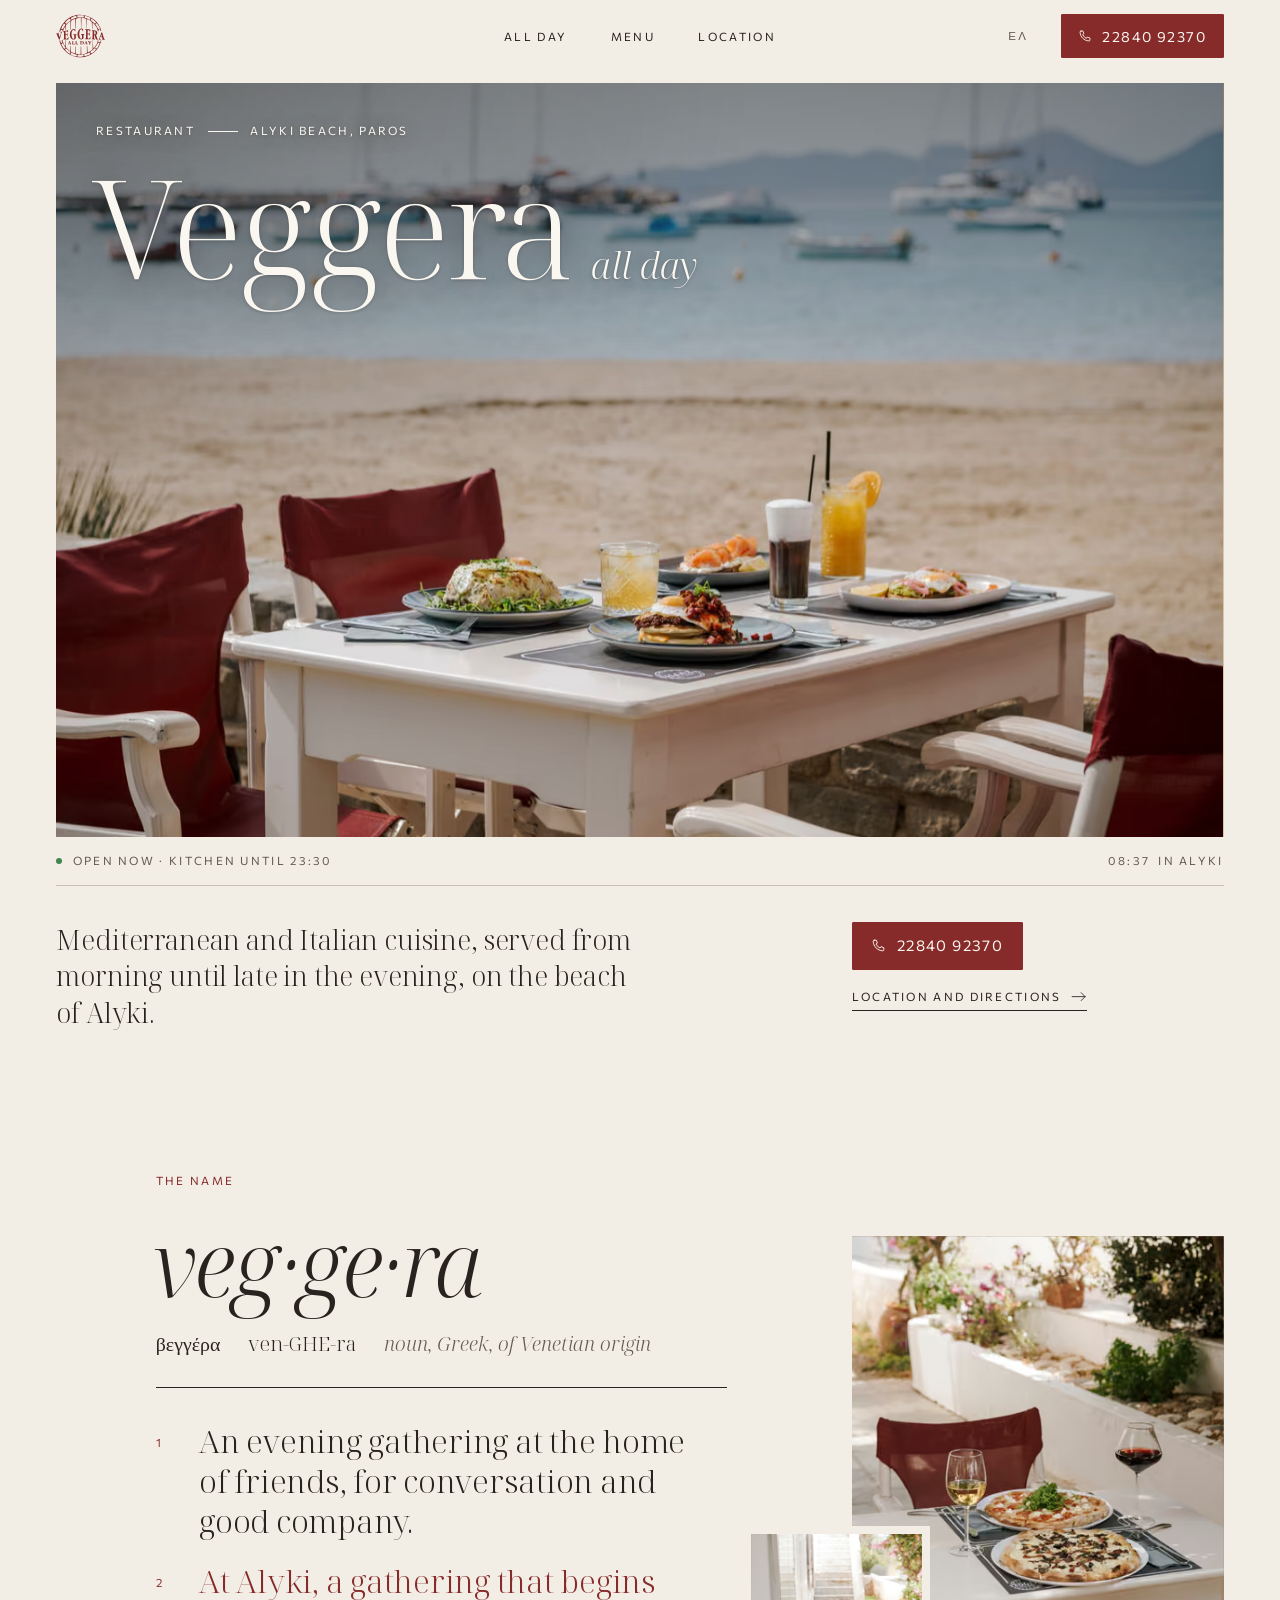
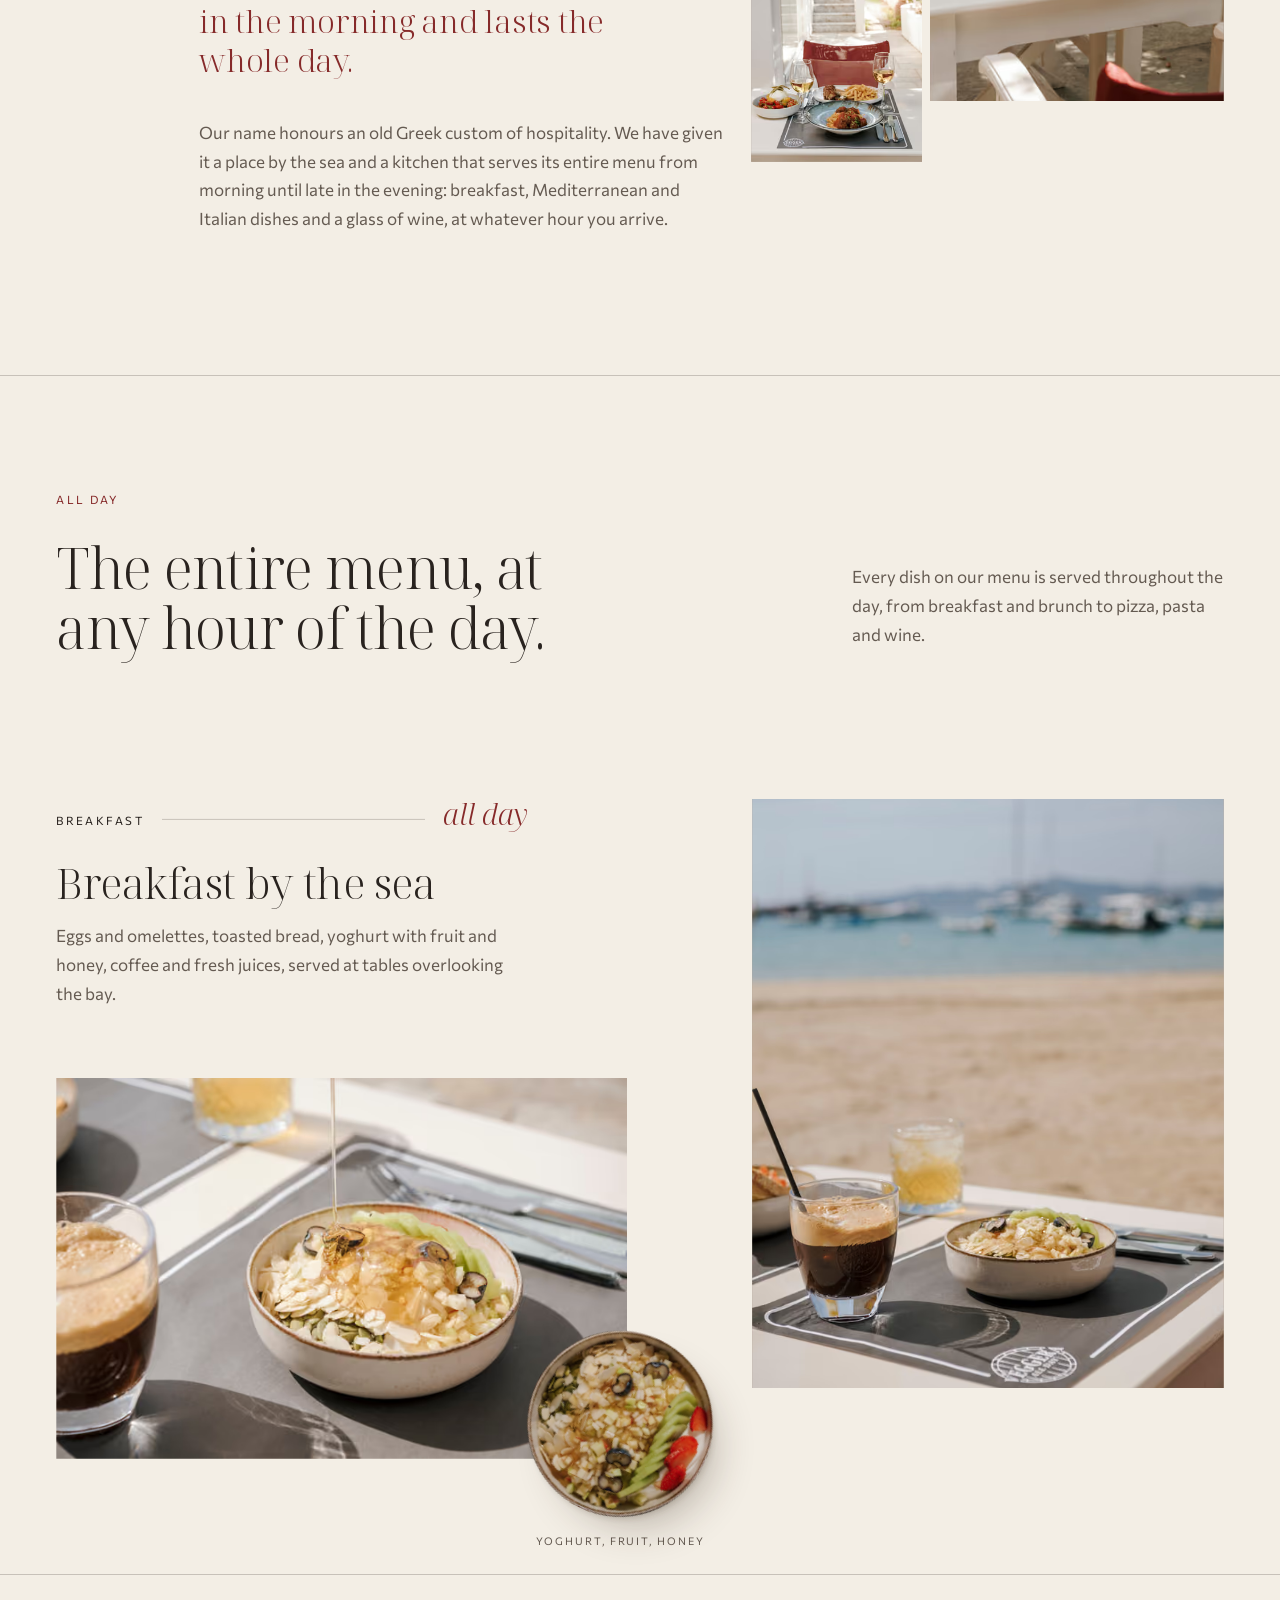
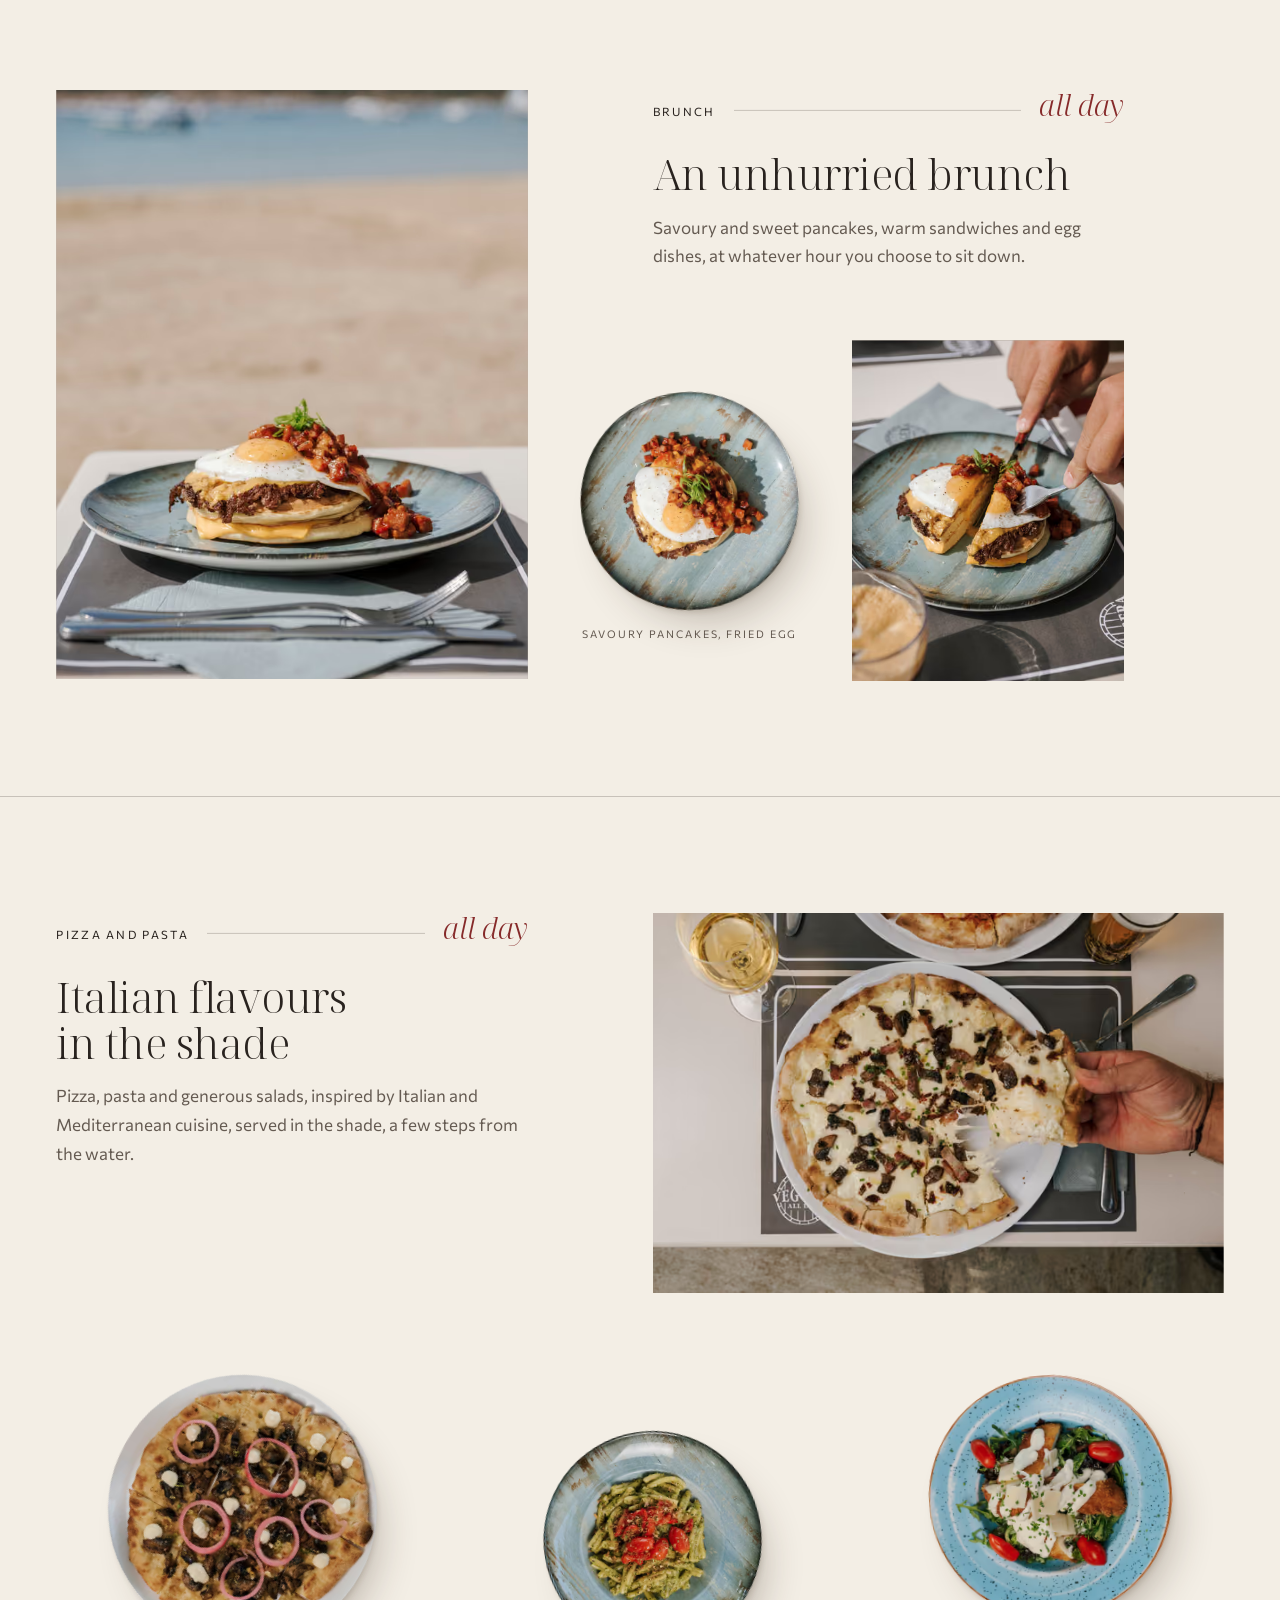
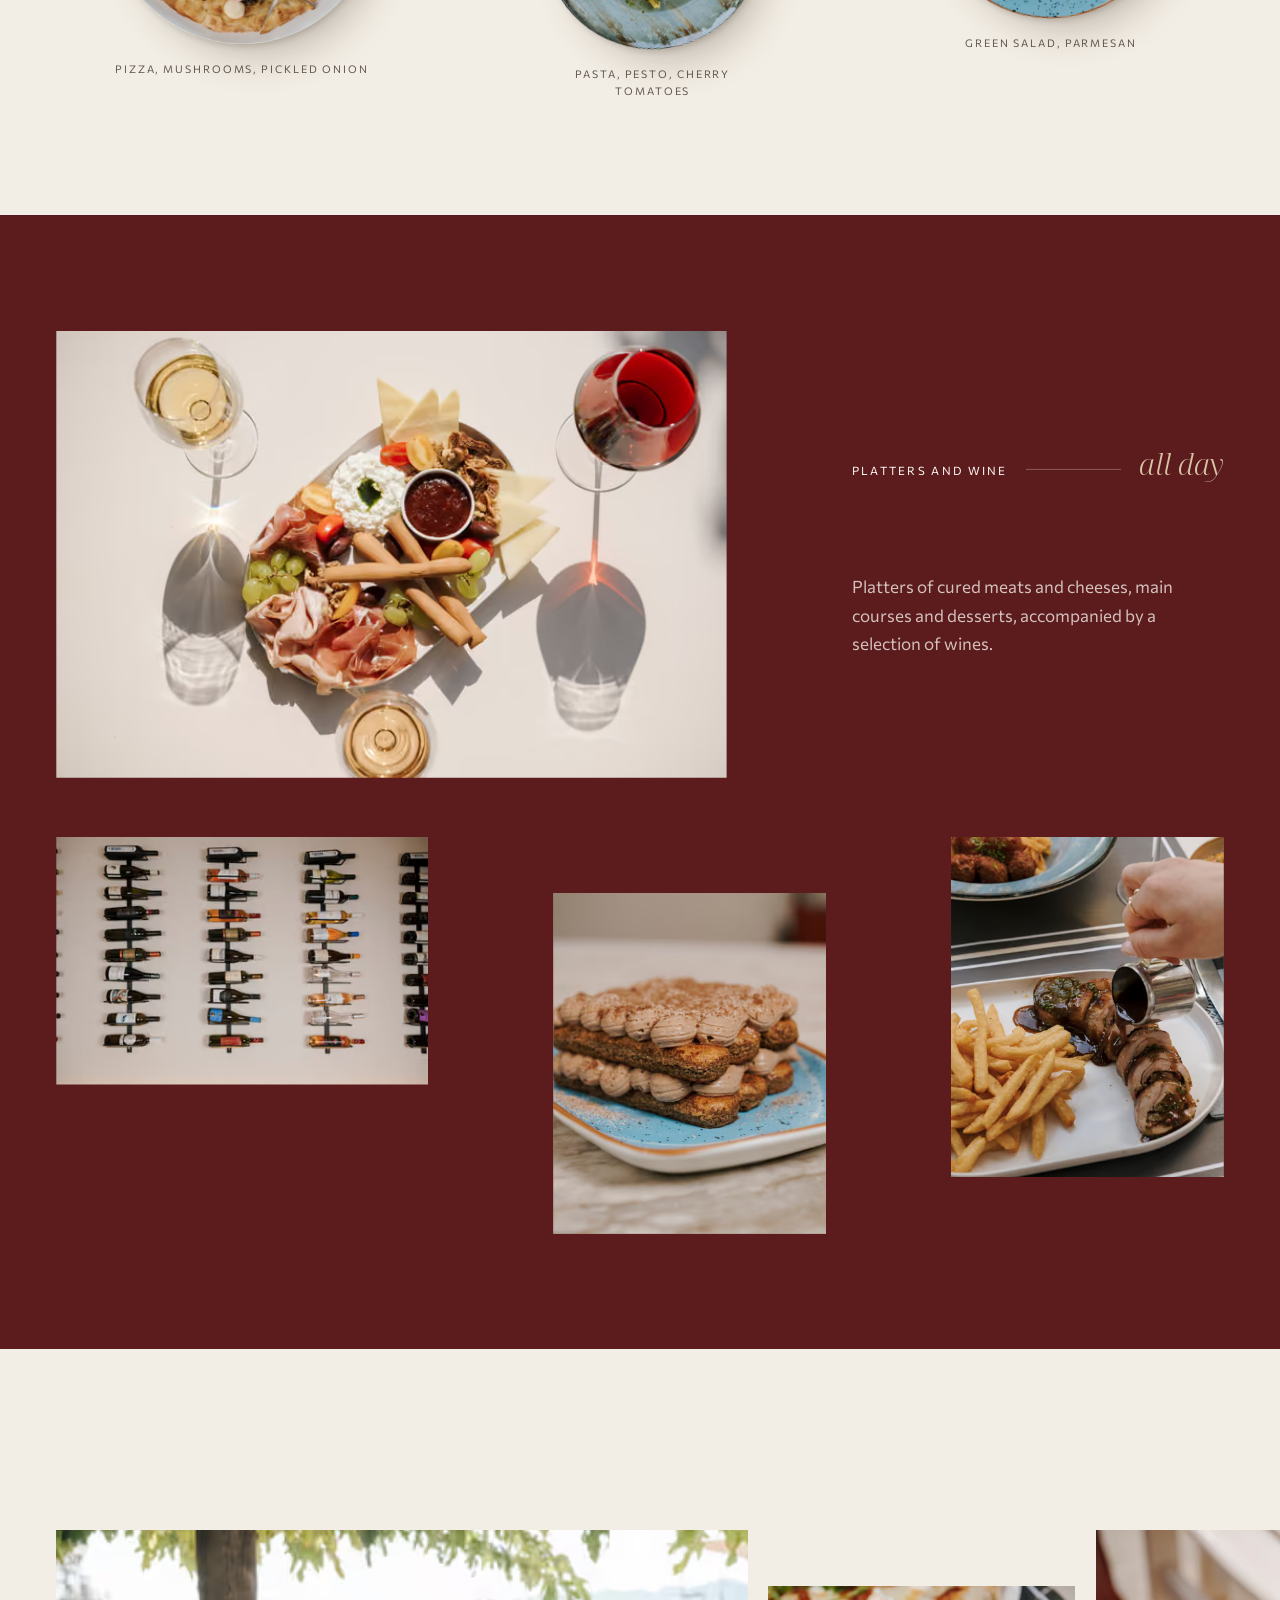
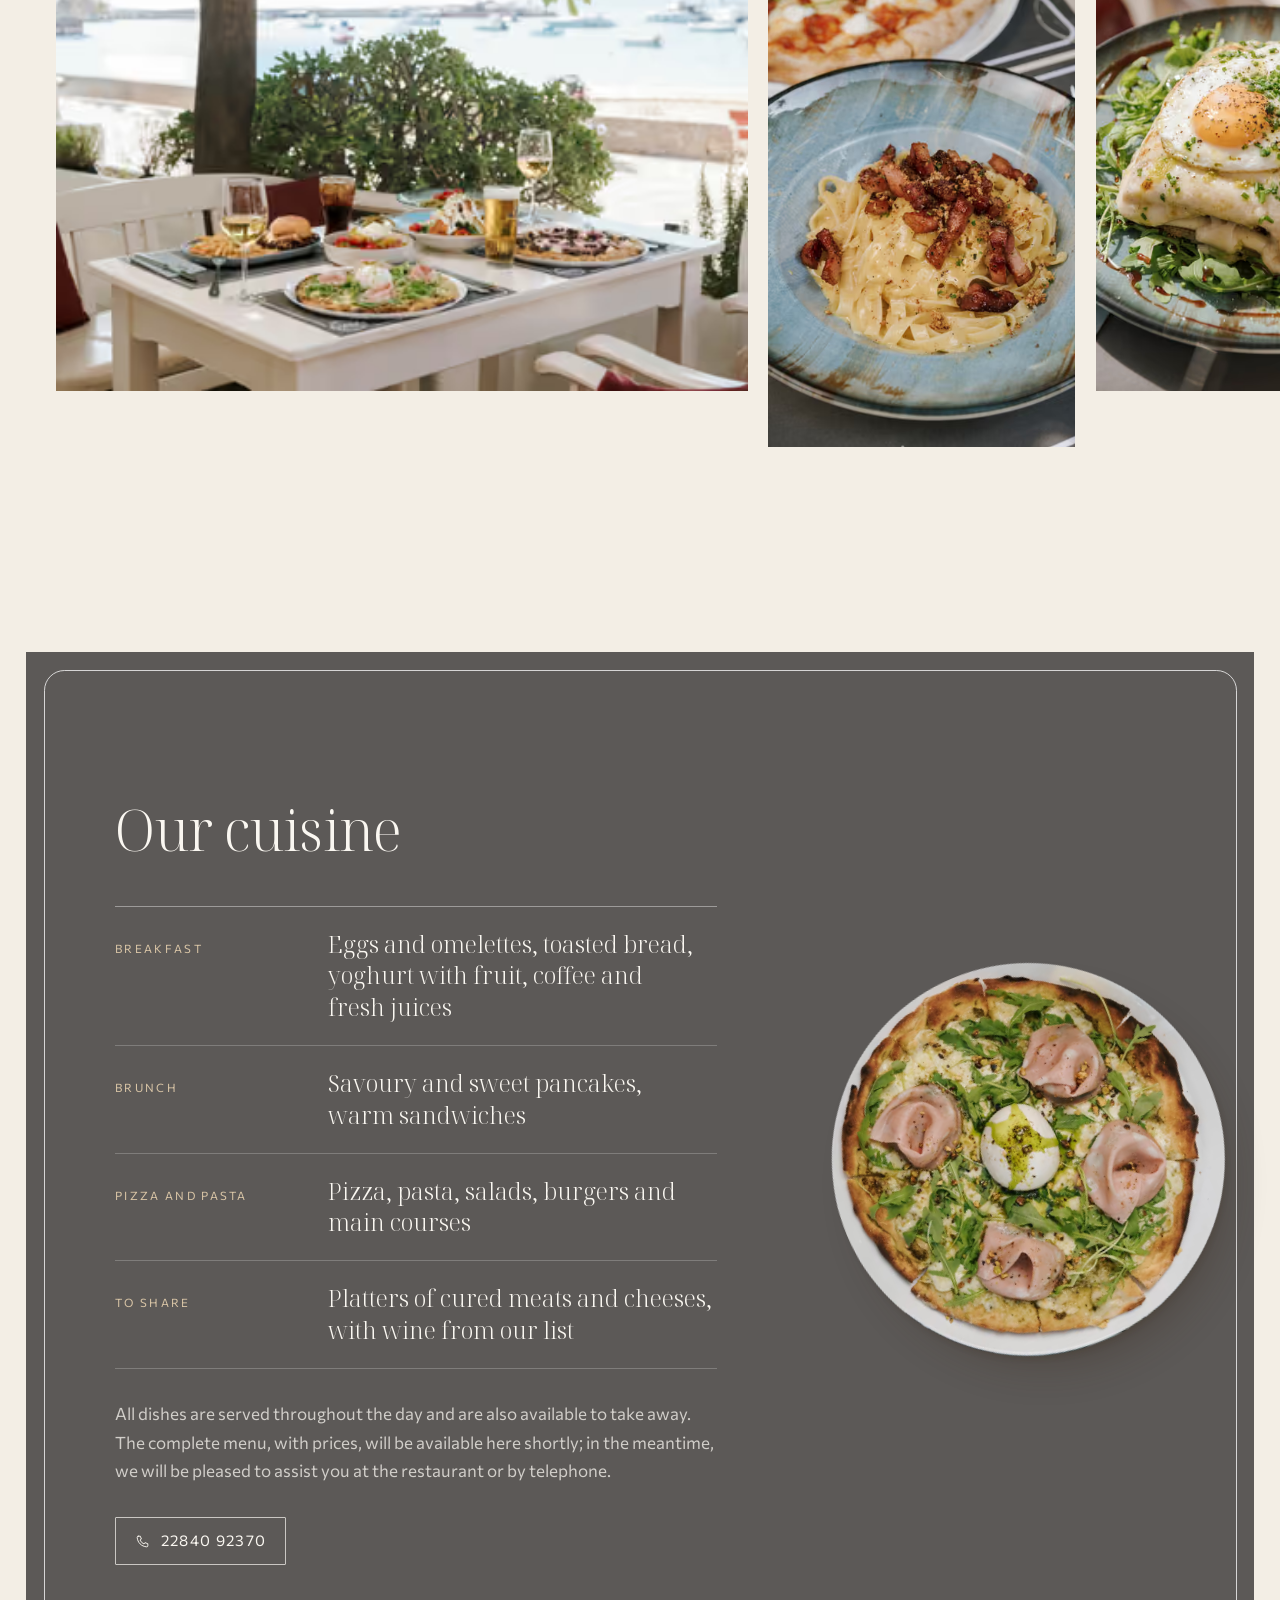
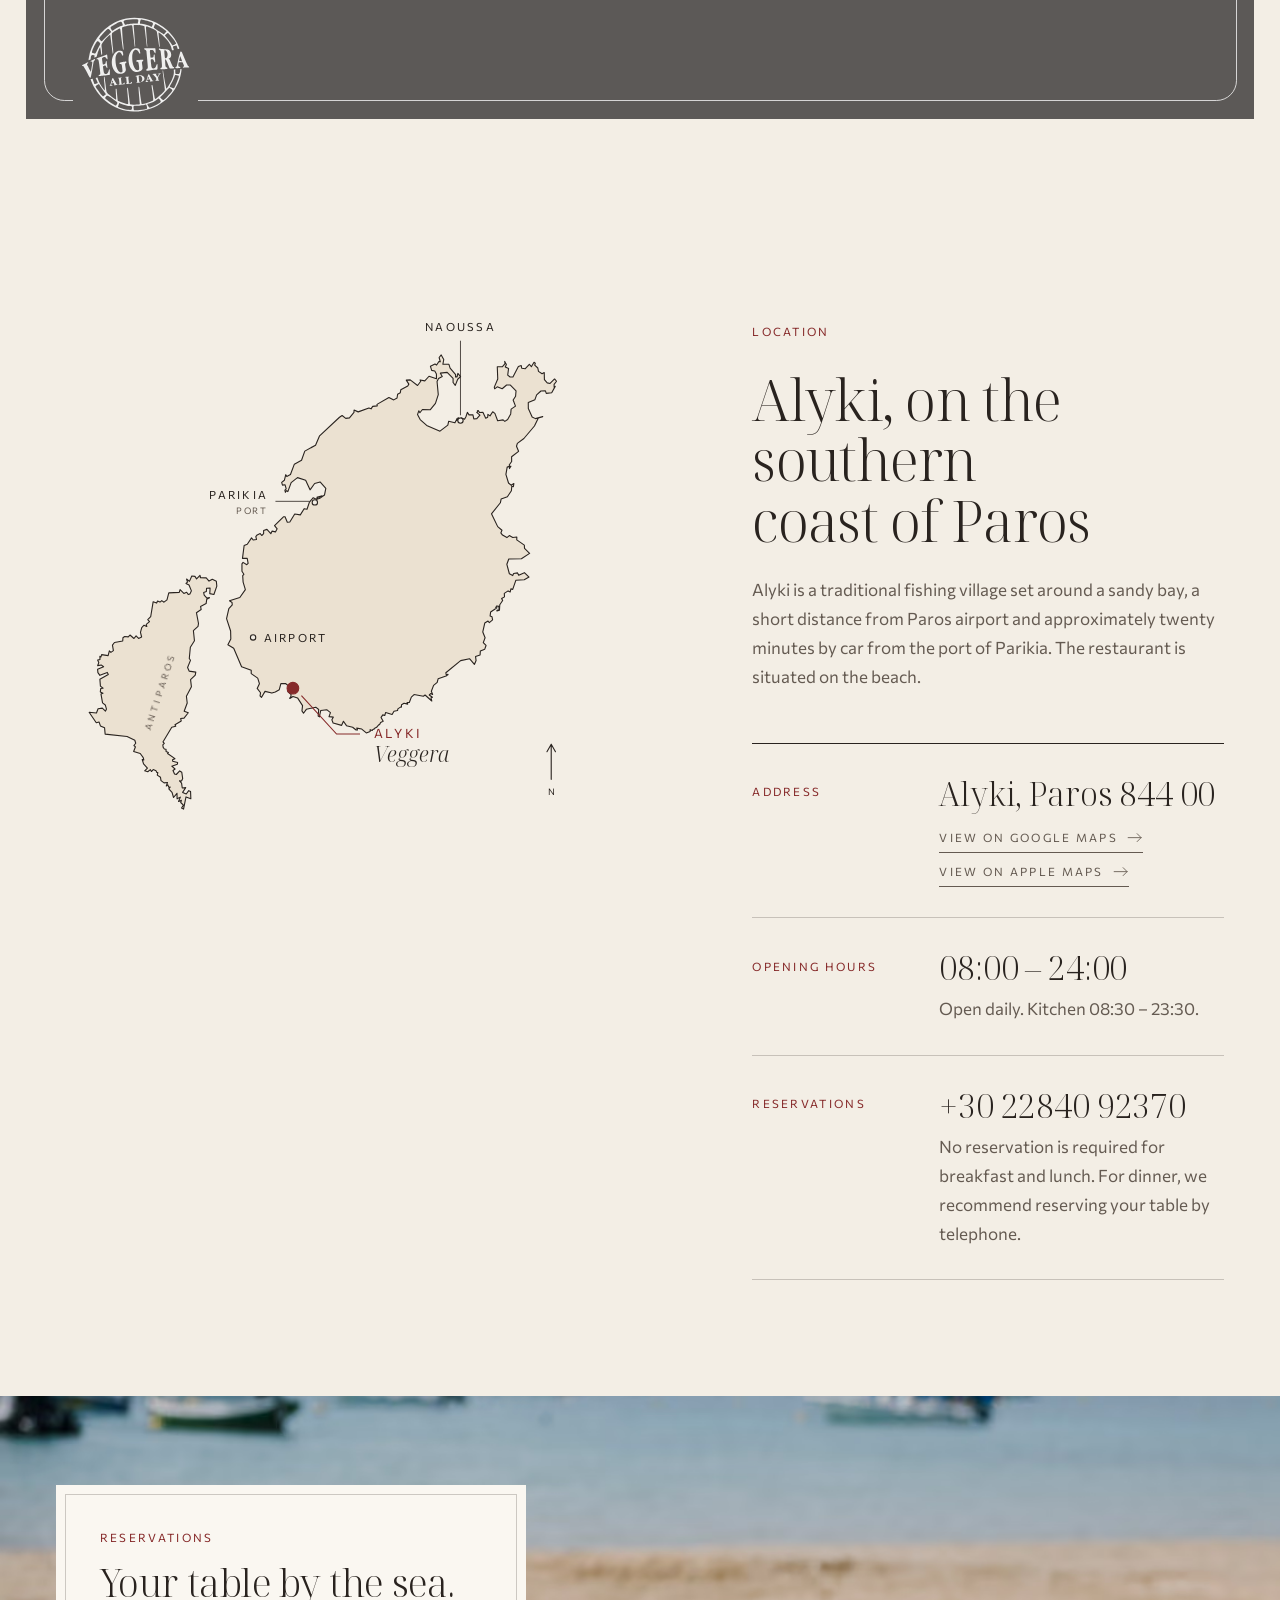
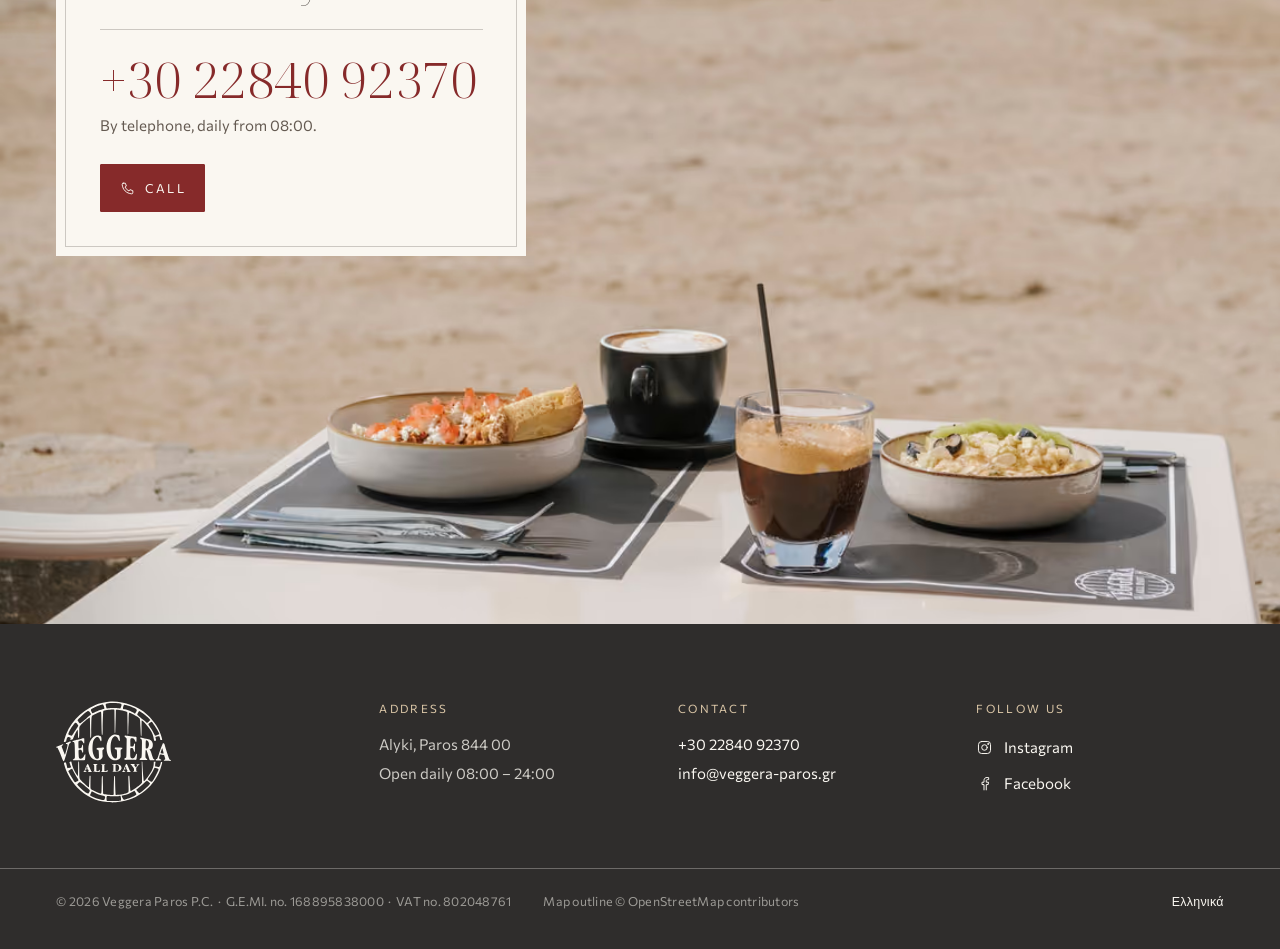
==== commit 5864c7f8: "Fixed front top part of page" ====
--- a/index.html
+++ b/index.html
@@ -46,7 +46,7 @@
         var now = window.alykiMinutes();
         if (now !== null) d.dataset.daypart = now >= 1110 || now < 300 ? 'evening' : now >= 750 ? 'midday' : 'morning';
       })();
-    </script><script type="application/ld+json">{"@context":"https://schema.org","@type":"Restaurant","name":"Veggera All Day","alternateName":"Βεγγέρα Όλη Μέρα","url":"https://www.veggera-paros.gr","image":"https://www.veggera-paros.gr/_astro/hero-morning.DzZGAHCB_ZdEDfj.jpg","telephone":"+302284092370","email":"info@veggera-paros.gr","servesCuisine":["Mediterranean","Italian","Breakfast","Brunch"],"address":{"@type":"PostalAddress","addressLocality":"Alyki","addressRegion":"Paros","postalCode":"844 00","addressCountry":"GR"},"geo":{"@type":"GeoCoordinates","latitude":36.9963794,"longitude":25.1368999},"openingHoursSpecification":{"@type":"OpeningHoursSpecification","dayOfWeek":["Monday","Tuesday","Wednesday","Thursday","Friday","Saturday","Sunday"],"opens":"08:00","closes":"23:59"},"sameAs":["https://www.instagram.com/veggera_all_day","https://www.facebook.com/share/1BcuHt7fPh/"]}</script><link rel="stylesheet" href="/_astro/Home.6Usavtz5.css"></head><body data-cfg-status="{&quot;timeIn&quot;:&quot;in Alyki&quot;,&quot;open&quot;:&quot;Open now&quot;,&quot;closed&quot;:&quot;Closed at this hour&quot;,&quot;kitchenUntil&quot;:&quot;kitchen until {t}&quot;,&quot;kitchenFrom&quot;:&quot;kitchen from {t}&quot;,&quot;kitchenClosed&quot;:&quot;kitchen closed&quot;,&quot;opensAt&quot;:&quot;opening at {t}&quot;,&quot;offSeason&quot;:&quot;Closed for the season&quot;,&quot;daily&quot;:&quot;Daily {a}–{b}&quot;}" data-cfg-hours="{&quot;open&quot;:&quot;08:00&quot;,&quot;close&quot;:&quot;24:00&quot;,&quot;kitchenFrom&quot;:&quot;08:30&quot;,&quot;kitchenTo&quot;:&quot;23:30&quot;}" data-cfg-season="null" data-astro-cid-hkbrpulz><a class="skip" href="#main" data-astro-cid-hkbrpulz>Skip to content</a><header class="hd" data-header data-astro-cid-nen7h5rs><div class="hd__in wrap" data-astro-cid-nen7h5rs><a class="hd__logo" href="/" aria-label="Veggera All Day" data-astro-cid-nen7h5rs><span class="hd__stamp" style="--stamp:url(/_astro/stamp.DWAI_EM5.svg)" aria-hidden="true" data-astro-cid-nen7h5rs></span></a><nav class="hd__nav" aria-label="Main" data-astro-cid-nen7h5rs><a href="#all-day" data-astro-cid-nen7h5rs>All day</a><a href="#menu" data-astro-cid-nen7h5rs>Menu</a><a href="#find" data-astro-cid-nen7h5rs>Location</a></nav><div class="hd__side" data-astro-cid-nen7h5rs><a class="hd__lang" href="/el/" hreflang="el" lang="el" aria-label="Ελληνικά" data-astro-cid-nen7h5rs><span aria-hidden="true" data-astro-cid-nen7h5rs>ΕΛ</span></a><a class="hd__call" href="tel:+302284092370" aria-label="Reservations: +30 22840 92370" data-astro-cid-nen7h5rs><svg viewBox="0 0 24 24" fill="none" stroke="currentColor" stroke-width="1.5" stroke-linecap="round" stroke-linejoin="round" aria-hidden="true"><path d="M5.2 3.5h3.3l1.7 4.6-2.2 1.5a12.6 12.6 0 0 0 6.4 6.4l1.5-2.2 4.6 1.7v3.3a1.7 1.7 0 0 1-1.8 1.7C10.3 20 4 13.700 3.500 5.300A1.7 1.7 0 0 1 5.200 3.500Z"></path></svg><span data-astro-cid-nen7h5rs>22840 92370</span></a></div></div></header><main id="main" data-astro-cid-hkbrpulz><section class="hero" id="top" data-hero data-astro-cid-ge2uvauf><div class="hero__head wrap" data-astro-cid-ge2uvauf><div class="hero__id" data-astro-cid-ge2uvauf><p class="label hero__kicker" data-astro-cid-ge2uvauf><span data-astro-cid-ge2uvauf>Restaurant</span><span class="sep" aria-hidden="true" data-astro-cid-ge2uvauf></span><span data-astro-cid-ge2uvauf>Alyki beach, Paros</span></p><h1 class="hero__mark" data-astro-cid-ge2uvauf><span class="hero__name" data-astro-cid-ge2uvauf>Veggera</span><em class="hero__allday" data-astro-cid-ge2uvauf>all day</em></h1></div><div class="hero__info" data-astro-cid-ge2uvauf><p class="hero__sub" data-astro-cid-ge2uvauf>Mediterranean and Italian cuisine, served from morning until late in the evening, on the beach of Alyki.</p><p class="label hero__status" data-astro-cid-ge2uvauf><span class="hero__dot" data-status-dot aria-hidden="true" data-astro-cid-ge2uvauf></span><span data-status data-astro-cid-ge2uvauf>Daily 08:00–24:00</span></p><div class="hero__go" data-astro-cid-ge2uvauf><a class="btn" href="tel:+302284092370" aria-label="Reservations: +30 22840 92370" data-astro-cid-ge2uvauf><svg viewBox="0 0 24 24" fill="none" stroke="currentColor" stroke-width="1.5" stroke-linecap="round" stroke-linejoin="round" aria-hidden="true"><path d="M5.2 3.5h3.3l1.7 4.6-2.2 1.5a12.6 12.6 0 0 0 6.4 6.4l1.5-2.2 4.6 1.7v3.3a1.7 1.7 0 0 1-1.8 1.7C10.3 20 4 13.700 3.500 5.300A1.7 1.7 0 0 1 5.200 3.500Z"></path></svg><span class="num" data-astro-cid-ge2uvauf>22840 92370</span></a><a class="link" href="#find" data-astro-cid-ge2uvauf>Location and directions <svg viewBox="0 0 24 24" fill="none" stroke="currentColor" stroke-width="1.2" stroke-linecap="round" stroke-linejoin="round" aria-hidden="true"><path d="M3 12h18M15.5 6.5 21 12l-5.5 5.500"></path></svg></a></div></div></div><div class="hero__stage wrap" data-astro-cid-ge2uvauf><div class="hero__frame" data-astro-cid-ge2uvauf><div class="hero__shot" data-part="morning" style="--pos:50% 60%;--pos-tall:50% 100%;--tone:#948f8b;--tone-tall:#a49381" data-astro-cid-ge2uvauf><picture class="shot shot--wide" data-astro-cid-ge2uvauf="true"><source srcset="/_astro/hero-morning.DzZGAHCB_FyOqx.avif 900w, /_astro/hero-morning.DzZGAHCB_Z2jUTg8.avif 1300w, /_astro/hero-morning.DzZGAHCB_Z26yaUg.avif 1700w, /_astro/hero-morning.DzZGAHCB_Vju7g.avif 2200w" type="image/avif" sizes="(min-width: 1520px) 1380px, 92vw"><source srcset="/_astro/hero-morning.DzZGAHCB_25gqk1.webp 900w, /_astro/hero-morning.DzZGAHCB_x7FR8.webp 1300w, /_astro/hero-morning.DzZGAHCB_oRIlY.webp 1700w, /_astro/hero-morning.DzZGAHCB_Z1CqJpq.webp 2200w" type="image/webp" sizes="(min-width: 1520px) 1380px, 92vw"><img src="/_astro/hero-morning.DzZGAHCB_1hFYca.jpg" srcset="/_astro/hero-morning.DzZGAHCB_ZUOcH6.jpg 900w, /_astro/hero-morning.DzZGAHCB_Z1t9xsB.jpg 1300w, /_astro/hero-morning.DzZGAHCB_Z1dtOlF.jpg 1700w, /_astro/hero-morning.DzZGAHCB_1OnPFQ.jpg 2200w" alt="A breakfast table with coffee and juice at the edge of the sand, boats moored in the bay of Alyki behind it" sizes="(min-width: 1520px) 1380px, 92vw" loading="lazy" decoding="async" data-astro-cid-ge2uvauf="true" width="2600" height="1734"></picture><picture class="shot shot--tall" data-astro-cid-ge2uvauf="true"><source srcset="/_astro/hero-morning-tall.BUpJansp_6YUzP.avif 480w, /_astro/hero-morning-tall.BUpJansp_1ijStb.avif 640w, /_astro/hero-morning-tall.BUpJansp_nuteP.avif 820w, /_astro/hero-morning-tall.BUpJansp_2t4u93.avif 1080w" type="image/avif" sizes="(max-width: 700px) 56vw, 92vw"><source srcset="/_astro/hero-morning-tall.BUpJansp_1fAoeM.webp 480w, /_astro/hero-morning-tall.BUpJansp_2qUm88.webp 640w, /_astro/hero-morning-tall.BUpJansp_9D1NL.webp 820w, /_astro/hero-morning-tall.BUpJansp_vBGHW.webp 1080w" type="image/webp" sizes="(max-width: 700px) 56vw, 92vw"><img src="/_astro/hero-morning-tall.BUpJansp_A695x.jpg" srcset="/_astro/hero-morning-tall.BUpJansp_ZgGWl4.jpg 480w, /_astro/hero-morning-tall.BUpJansp_TC0xh.jpg 640w, /_astro/hero-morning-tall.BUpJansp_Z1tSD2f.jpg 820w, /_astro/hero-morning-tall.BUpJansp_h0nsM.jpg 1080w" alt="A breakfast table with coffee and juice at the edge of the sand, boats moored in the bay of Alyki behind it" sizes="(max-width: 700px) 56vw, 92vw" loading="lazy" decoding="async" data-astro-cid-ge2uvauf="true" width="1734" height="2600"></picture></div><div class="hero__shot" data-part="midday" style="--pos:50% 68%;--pos-tall:50% 80%;--tone:#b4ada2;--tone-tall:#7f7567" data-astro-cid-ge2uvauf><picture class="shot shot--wide" data-astro-cid-ge2uvauf="true"><source srcset="/_astro/hero-midday.BoVzBLEv_Z1Ub8Ry.avif 900w, /_astro/hero-midday.BoVzBLEv_Z12VPnN.avif 1300w, /_astro/hero-midday.BoVzBLEv_euqit.avif 1700w, /_astro/hero-midday.BoVzBLEv_ZBKGI3.avif 2200w" type="image/avif" sizes="(min-width: 1520px) 1380px, 92vw"><source srcset="/_astro/hero-midday.BoVzBLEv_Z1xoIuR.webp 900w, /_astro/hero-midday.BoVzBLEv_lJKuF.webp 1300w, /_astro/hero-midday.BoVzBLEv_Z1XD7nc.webp 1700w, /_astro/hero-midday.BoVzBLEv_2fhSpd.webp 2200w" type="image/webp" sizes="(min-width: 1520px) 1380px, 92vw"><img src="/_astro/hero-midday.BoVzBLEv_aU84G.jpg" srcset="/_astro/hero-midday.BoVzBLEv_18KFHF.jpg 900w, /_astro/hero-midday.BoVzBLEv_2pQghu.jpg 1300w, /_astro/hero-midday.BoVzBLEv_15gM60.jpg 1700w, /_astro/hero-midday.BoVzBLEv_e0E4t.jpg 2200w" alt="A lunch table with pizza, salads and cold beer in the shade of a tree, with the bay behind" sizes="(min-width: 1520px) 1380px, 92vw" loading="lazy" decoding="async" data-astro-cid-ge2uvauf="true" width="2600" height="1734"></picture><picture class="shot shot--tall" data-astro-cid-ge2uvauf="true"><source srcset="/_astro/hero-midday-tall.CwlpUSZR_ZyIH4S.avif 480w, /_astro/hero-midday-tall.CwlpUSZR_HCBlm.avif 640w, /_astro/hero-midday-tall.CwlpUSZR_lMWHQ.avif 820w, /_astro/hero-midday-tall.CwlpUSZR_ZQRE9e.avif 1080w" type="image/avif" sizes="(max-width: 700px) 56vw, 92vw"><source srcset="/_astro/hero-midday-tall.CwlpUSZR_1gzxLz.webp 480w, /_astro/hero-midday-tall.CwlpUSZR_Z2wfgB7.webp 640w, /_astro/hero-midday-tall.CwlpUSZR_1uoqmN.webp 820w, /_astro/hero-midday-tall.CwlpUSZR_Z15J6zi.webp 1080w" type="image/webp" sizes="(max-width: 700px) 56vw, 92vw"><img src="/_astro/hero-midday-tall.CwlpUSZR_7DLuJ.jpg" srcset="/_astro/hero-midday-tall.CwlpUSZR_22AU9d.jpg 480w, /_astro/hero-midday-tall.CwlpUSZR_Z1KdTet.jpg 640w, /_astro/hero-midday-tall.CwlpUSZR_Z1SUd3.jpg 820w, /_astro/hero-midday-tall.CwlpUSZR_2kUmnC.jpg 1080w" alt="A lunch table with pizza, salads and cold beer in the shade of a tree, with the bay behind" sizes="(max-width: 700px) 56vw, 92vw" loading="lazy" decoding="async" data-astro-cid-ge2uvauf="true" width="1734" height="2600"></picture></div><div class="hero__shot" data-part="evening" style="--pos:50% 55%;--pos-tall:50% 70%;--tone:#b9a293;--tone-tall:#b8a291" data-astro-cid-ge2uvauf><picture class="shot shot--wide" data-astro-cid-ge2uvauf="true"><source srcset="/_astro/hero-evening.1lVPdjf2_19qviF.avif 900w, /_astro/hero-evening.1lVPdjf2_2ar564.avif 1300w, /_astro/hero-evening.1lVPdjf2_2nNNqV.avif 1700w, /_astro/hero-evening.1lVPdjf2_lukEw.avif 2200w" type="image/avif" sizes="(min-width: 1520px) 1380px, 92vw"><source srcset="/_astro/hero-evening.1lVPdjf2_Z2w41BM.webp 900w, /_astro/hero-evening.1lVPdjf2_Z2GszB.webp 1300w, /_astro/hero-evening.1lVPdjf2_ZaVq5K.webp 1700w, /_astro/hero-evening.1lVPdjf2_Z2dfSRa.webp 2200w" type="image/webp" sizes="(min-width: 1520px) 1380px, 92vw"><img src="/_astro/hero-evening.1lVPdjf2_GQOJq.jpg" srcset="/_astro/hero-evening.1lVPdjf2_ZrWvOX.jpg 900w, /_astro/hero-evening.1lVPdjf2_Z23XGUl.jpg 1300w, /_astro/hero-evening.1lVPdjf2_Z1NiXNp.jpg 1700w, /_astro/hero-evening.1lVPdjf2_1eyGe7.jpg 2200w" alt="A platter of cured meats and cheeses with glasses of white, rosé and red wine in low sunlight" sizes="(min-width: 1520px) 1380px, 92vw" loading="lazy" decoding="async" data-astro-cid-ge2uvauf="true" width="2600" height="1734"></picture><picture class="shot shot--tall" data-astro-cid-ge2uvauf="true"><source srcset="/_astro/hero-evening-tall.ByypUgEL_15zx99.avif 480w, /_astro/hero-evening-tall.ByypUgEL_2gTv2u.avif 640w, /_astro/hero-evening-tall.ByypUgEL_1m55N9.avif 820w, /_astro/hero-evening-tall.ByypUgEL_2eXHF6.avif 1080w" type="image/avif" sizes="(max-width: 700px) 56vw, 92vw"><source srcset="/_astro/hero-evening-tall.ByypUgEL_2eb0N6.webp 480w, /_astro/hero-evening-tall.ByypUgEL_Z1EGa7u.webp 640w, /_astro/hero-evening-tall.ByypUgEL_18dDn5.webp 820w, /_astro/hero-evening-tall.ByypUgEL_hvUf0.webp 1080w" type="image/webp" sizes="(max-width: 700px) 56vw, 92vw"><img src="/_astro/hero-evening-tall.ByypUgEL_m0mBA.jpg" srcset="/_astro/hero-evening-tall.ByypUgEL_GREdf.jpg 480w, /_astro/hero-evening-tall.ByypUgEL_1ScC6A.jpg 640w, /_astro/hero-evening-tall.ByypUgEL_Zvj1sV.jpg 820w, /_astro/hero-evening-tall.ByypUgEL_2TAYP.jpg 1080w" alt="A platter of cured meats and cheeses with glasses of white, rosé and red wine in low sunlight" sizes="(max-width: 700px) 56vw, 92vw" loading="lazy" decoding="async" data-astro-cid-ge2uvauf="true" width="1734" height="2600"></picture></div></div><p class="label hero__clock" data-clock-wrap hidden data-astro-cid-ge2uvauf><span data-clock data-astro-cid-ge2uvauf>00:00</span><span data-astro-cid-ge2uvauf>in Alyki</span></p><!-- Start fetching the one frame that will show (right part of the day, right crop) straight away. --><script>
+    </script><script type="application/ld+json">{"@context":"https://schema.org","@type":"Restaurant","name":"Veggera All Day","alternateName":"Βεγγέρα Όλη Μέρα","url":"https://www.veggera-paros.gr","image":"https://www.veggera-paros.gr/_astro/hero-morning.DzZGAHCB_ZdEDfj.jpg","telephone":"+302284092370","email":"info@veggera-paros.gr","servesCuisine":["Mediterranean","Italian","Breakfast","Brunch"],"address":{"@type":"PostalAddress","addressLocality":"Alyki","addressRegion":"Paros","postalCode":"844 00","addressCountry":"GR"},"geo":{"@type":"GeoCoordinates","latitude":36.9963794,"longitude":25.1368999},"openingHoursSpecification":{"@type":"OpeningHoursSpecification","dayOfWeek":["Monday","Tuesday","Wednesday","Thursday","Friday","Saturday","Sunday"],"opens":"08:00","closes":"23:59"},"sameAs":["https://www.instagram.com/veggera_all_day","https://www.facebook.com/share/1BcuHt7fPh/"]}</script><link rel="stylesheet" href="/_astro/Home.2PJKdQz5.css"></head><body data-cfg-status="{&quot;timeIn&quot;:&quot;in Alyki&quot;,&quot;open&quot;:&quot;Open now&quot;,&quot;closed&quot;:&quot;Closed at this hour&quot;,&quot;kitchenUntil&quot;:&quot;kitchen until {t}&quot;,&quot;kitchenFrom&quot;:&quot;kitchen from {t}&quot;,&quot;kitchenClosed&quot;:&quot;kitchen closed&quot;,&quot;opensAt&quot;:&quot;opening at {t}&quot;,&quot;offSeason&quot;:&quot;Closed for the season&quot;,&quot;daily&quot;:&quot;Daily {a}–{b}&quot;}" data-cfg-hours="{&quot;open&quot;:&quot;08:00&quot;,&quot;close&quot;:&quot;24:00&quot;,&quot;kitchenFrom&quot;:&quot;08:30&quot;,&quot;kitchenTo&quot;:&quot;23:30&quot;}" data-cfg-season="null" data-astro-cid-hkbrpulz><a class="skip" href="#main" data-astro-cid-hkbrpulz>Skip to content</a><header class="hd" data-header data-astro-cid-nen7h5rs><div class="hd__in wrap" data-astro-cid-nen7h5rs><a class="hd__logo" href="/" aria-label="Veggera All Day" data-astro-cid-nen7h5rs><span class="hd__stamp" style="--stamp:url(/_astro/stamp.DWAI_EM5.svg)" aria-hidden="true" data-astro-cid-nen7h5rs></span></a><nav class="hd__nav" aria-label="Main" data-astro-cid-nen7h5rs><a href="#all-day" data-astro-cid-nen7h5rs>All day</a><a href="#menu" data-astro-cid-nen7h5rs>Menu</a><a href="#find" data-astro-cid-nen7h5rs>Location</a></nav><div class="hd__side" data-astro-cid-nen7h5rs><a class="hd__lang" href="/el/" hreflang="el" lang="el" aria-label="Ελληνικά" data-astro-cid-nen7h5rs><span aria-hidden="true" data-astro-cid-nen7h5rs>ΕΛ</span></a><a class="hd__call" href="tel:+302284092370" aria-label="Reservations: +30 22840 92370" data-astro-cid-nen7h5rs><svg viewBox="0 0 24 24" fill="none" stroke="currentColor" stroke-width="1.5" stroke-linecap="round" stroke-linejoin="round" aria-hidden="true"><path d="M5.2 3.5h3.3l1.7 4.6-2.2 1.5a12.6 12.6 0 0 0 6.4 6.4l1.5-2.2 4.6 1.7v3.3a1.7 1.7 0 0 1-1.8 1.7C10.3 20 4 13.700 3.500 5.300A1.7 1.7 0 0 1 5.200 3.500Z"></path></svg><span data-astro-cid-nen7h5rs>22840 92370</span></a></div></div></header><main id="main" data-astro-cid-hkbrpulz><section class="hero" id="top" data-hero data-astro-cid-ge2uvauf><div class="hero__top wrap" data-astro-cid-ge2uvauf><div class="hero__frame" data-astro-cid-ge2uvauf><div class="hero__id" data-astro-cid-ge2uvauf><p class="label hero__kicker" data-astro-cid-ge2uvauf><span data-astro-cid-ge2uvauf>Restaurant</span><span class="sep" aria-hidden="true" data-astro-cid-ge2uvauf></span><span data-astro-cid-ge2uvauf>Alyki beach, Paros</span></p><h1 class="hero__mark" data-astro-cid-ge2uvauf><span class="hero__name" data-astro-cid-ge2uvauf>Veggera</span><em class="hero__allday" data-astro-cid-ge2uvauf>all day</em></h1></div><div class="hero__shot" data-part="morning" style="--pos:50% 60%;--pos-tall:50% 100%;--tone:#948f8b;--tone-tall:#a49381" data-astro-cid-ge2uvauf><picture class="shot shot--wide" data-astro-cid-ge2uvauf="true"><source srcset="/_astro/hero-morning.DzZGAHCB_FyOqx.avif 900w, /_astro/hero-morning.DzZGAHCB_Z2jUTg8.avif 1300w, /_astro/hero-morning.DzZGAHCB_Z26yaUg.avif 1700w, /_astro/hero-morning.DzZGAHCB_Vju7g.avif 2200w" type="image/avif" sizes="(min-width: 1520px) 1380px, 92vw"><source srcset="/_astro/hero-morning.DzZGAHCB_25gqk1.webp 900w, /_astro/hero-morning.DzZGAHCB_x7FR8.webp 1300w, /_astro/hero-morning.DzZGAHCB_oRIlY.webp 1700w, /_astro/hero-morning.DzZGAHCB_Z1CqJpq.webp 2200w" type="image/webp" sizes="(min-width: 1520px) 1380px, 92vw"><img src="/_astro/hero-morning.DzZGAHCB_1hFYca.jpg" srcset="/_astro/hero-morning.DzZGAHCB_ZUOcH6.jpg 900w, /_astro/hero-morning.DzZGAHCB_Z1t9xsB.jpg 1300w, /_astro/hero-morning.DzZGAHCB_Z1dtOlF.jpg 1700w, /_astro/hero-morning.DzZGAHCB_1OnPFQ.jpg 2200w" alt="A breakfast table with coffee and juice at the edge of the sand, boats moored in the bay of Alyki behind it" sizes="(min-width: 1520px) 1380px, 92vw" loading="lazy" decoding="async" data-astro-cid-ge2uvauf="true" width="2600" height="1734"></picture><picture class="shot shot--tall" data-astro-cid-ge2uvauf="true"><source srcset="/_astro/hero-morning-tall.BUpJansp_6YUzP.avif 480w, /_astro/hero-morning-tall.BUpJansp_1ijStb.avif 640w, /_astro/hero-morning-tall.BUpJansp_nuteP.avif 820w, /_astro/hero-morning-tall.BUpJansp_2t4u93.avif 1080w" type="image/avif" sizes="(max-width: 700px) 56vw, 92vw"><source srcset="/_astro/hero-morning-tall.BUpJansp_1fAoeM.webp 480w, /_astro/hero-morning-tall.BUpJansp_2qUm88.webp 640w, /_astro/hero-morning-tall.BUpJansp_9D1NL.webp 820w, /_astro/hero-morning-tall.BUpJansp_vBGHW.webp 1080w" type="image/webp" sizes="(max-width: 700px) 56vw, 92vw"><img src="/_astro/hero-morning-tall.BUpJansp_A695x.jpg" srcset="/_astro/hero-morning-tall.BUpJansp_ZgGWl4.jpg 480w, /_astro/hero-morning-tall.BUpJansp_TC0xh.jpg 640w, /_astro/hero-morning-tall.BUpJansp_Z1tSD2f.jpg 820w, /_astro/hero-morning-tall.BUpJansp_h0nsM.jpg 1080w" alt="A breakfast table with coffee and juice at the edge of the sand, boats moored in the bay of Alyki behind it" sizes="(max-width: 700px) 56vw, 92vw" loading="lazy" decoding="async" data-astro-cid-ge2uvauf="true" width="1734" height="2600"></picture></div><div class="hero__shot" data-part="midday" style="--pos:50% 68%;--pos-tall:50% 80%;--tone:#b4ada2;--tone-tall:#7f7567" data-astro-cid-ge2uvauf><picture class="shot shot--wide" data-astro-cid-ge2uvauf="true"><source srcset="/_astro/hero-midday.BoVzBLEv_Z1Ub8Ry.avif 900w, /_astro/hero-midday.BoVzBLEv_Z12VPnN.avif 1300w, /_astro/hero-midday.BoVzBLEv_euqit.avif 1700w, /_astro/hero-midday.BoVzBLEv_ZBKGI3.avif 2200w" type="image/avif" sizes="(min-width: 1520px) 1380px, 92vw"><source srcset="/_astro/hero-midday.BoVzBLEv_Z1xoIuR.webp 900w, /_astro/hero-midday.BoVzBLEv_lJKuF.webp 1300w, /_astro/hero-midday.BoVzBLEv_Z1XD7nc.webp 1700w, /_astro/hero-midday.BoVzBLEv_2fhSpd.webp 2200w" type="image/webp" sizes="(min-width: 1520px) 1380px, 92vw"><img src="/_astro/hero-midday.BoVzBLEv_aU84G.jpg" srcset="/_astro/hero-midday.BoVzBLEv_18KFHF.jpg 900w, /_astro/hero-midday.BoVzBLEv_2pQghu.jpg 1300w, /_astro/hero-midday.BoVzBLEv_15gM60.jpg 1700w, /_astro/hero-midday.BoVzBLEv_e0E4t.jpg 2200w" alt="A lunch table with pizza, salads and cold beer in the shade of a tree, with the bay behind" sizes="(min-width: 1520px) 1380px, 92vw" loading="lazy" decoding="async" data-astro-cid-ge2uvauf="true" width="2600" height="1734"></picture><picture class="shot shot--tall" data-astro-cid-ge2uvauf="true"><source srcset="/_astro/hero-midday-tall.CwlpUSZR_ZyIH4S.avif 480w, /_astro/hero-midday-tall.CwlpUSZR_HCBlm.avif 640w, /_astro/hero-midday-tall.CwlpUSZR_lMWHQ.avif 820w, /_astro/hero-midday-tall.CwlpUSZR_ZQRE9e.avif 1080w" type="image/avif" sizes="(max-width: 700px) 56vw, 92vw"><source srcset="/_astro/hero-midday-tall.CwlpUSZR_1gzxLz.webp 480w, /_astro/hero-midday-tall.CwlpUSZR_Z2wfgB7.webp 640w, /_astro/hero-midday-tall.CwlpUSZR_1uoqmN.webp 820w, /_astro/hero-midday-tall.CwlpUSZR_Z15J6zi.webp 1080w" type="image/webp" sizes="(max-width: 700px) 56vw, 92vw"><img src="/_astro/hero-midday-tall.CwlpUSZR_7DLuJ.jpg" srcset="/_astro/hero-midday-tall.CwlpUSZR_22AU9d.jpg 480w, /_astro/hero-midday-tall.CwlpUSZR_Z1KdTet.jpg 640w, /_astro/hero-midday-tall.CwlpUSZR_Z1SUd3.jpg 820w, /_astro/hero-midday-tall.CwlpUSZR_2kUmnC.jpg 1080w" alt="A lunch table with pizza, salads and cold beer in the shade of a tree, with the bay behind" sizes="(max-width: 700px) 56vw, 92vw" loading="lazy" decoding="async" data-astro-cid-ge2uvauf="true" width="1734" height="2600"></picture></div><div class="hero__shot" data-part="evening" style="--pos:50% 55%;--pos-tall:50% 70%;--tone:#b9a293;--tone-tall:#b8a291" data-astro-cid-ge2uvauf><picture class="shot shot--wide" data-astro-cid-ge2uvauf="true"><source srcset="/_astro/hero-evening.1lVPdjf2_19qviF.avif 900w, /_astro/hero-evening.1lVPdjf2_2ar564.avif 1300w, /_astro/hero-evening.1lVPdjf2_2nNNqV.avif 1700w, /_astro/hero-evening.1lVPdjf2_lukEw.avif 2200w" type="image/avif" sizes="(min-width: 1520px) 1380px, 92vw"><source srcset="/_astro/hero-evening.1lVPdjf2_Z2w41BM.webp 900w, /_astro/hero-evening.1lVPdjf2_Z2GszB.webp 1300w, /_astro/hero-evening.1lVPdjf2_ZaVq5K.webp 1700w, /_astro/hero-evening.1lVPdjf2_Z2dfSRa.webp 2200w" type="image/webp" sizes="(min-width: 1520px) 1380px, 92vw"><img src="/_astro/hero-evening.1lVPdjf2_GQOJq.jpg" srcset="/_astro/hero-evening.1lVPdjf2_ZrWvOX.jpg 900w, /_astro/hero-evening.1lVPdjf2_Z23XGUl.jpg 1300w, /_astro/hero-evening.1lVPdjf2_Z1NiXNp.jpg 1700w, /_astro/hero-evening.1lVPdjf2_1eyGe7.jpg 2200w" alt="A platter of cured meats and cheeses with glasses of white, rosé and red wine in low sunlight" sizes="(min-width: 1520px) 1380px, 92vw" loading="lazy" decoding="async" data-astro-cid-ge2uvauf="true" width="2600" height="1734"></picture><picture class="shot shot--tall" data-astro-cid-ge2uvauf="true"><source srcset="/_astro/hero-evening-tall.ByypUgEL_15zx99.avif 480w, /_astro/hero-evening-tall.ByypUgEL_2gTv2u.avif 640w, /_astro/hero-evening-tall.ByypUgEL_1m55N9.avif 820w, /_astro/hero-evening-tall.ByypUgEL_2eXHF6.avif 1080w" type="image/avif" sizes="(max-width: 700px) 56vw, 92vw"><source srcset="/_astro/hero-evening-tall.ByypUgEL_2eb0N6.webp 480w, /_astro/hero-evening-tall.ByypUgEL_Z1EGa7u.webp 640w, /_astro/hero-evening-tall.ByypUgEL_18dDn5.webp 820w, /_astro/hero-evening-tall.ByypUgEL_hvUf0.webp 1080w" type="image/webp" sizes="(max-width: 700px) 56vw, 92vw"><img src="/_astro/hero-evening-tall.ByypUgEL_m0mBA.jpg" srcset="/_astro/hero-evening-tall.ByypUgEL_GREdf.jpg 480w, /_astro/hero-evening-tall.ByypUgEL_1ScC6A.jpg 640w, /_astro/hero-evening-tall.ByypUgEL_Zvj1sV.jpg 820w, /_astro/hero-evening-tall.ByypUgEL_2TAYP.jpg 1080w" alt="A platter of cured meats and cheeses with glasses of white, rosé and red wine in low sunlight" sizes="(max-width: 700px) 56vw, 92vw" loading="lazy" decoding="async" data-astro-cid-ge2uvauf="true" width="1734" height="2600"></picture></div></div><!-- Start fetching the one frame that will show (right part of the day, right crop) straight away. --><script>
       (function () {
         var part = document.documentElement.dataset.daypart || 'morning';
         var tall = matchMedia('(max-width: 700px)').matches;
@@ -56,4 +56,4 @@
           img.fetchPriority = 'high';
         }
       })();
-    </script></div></section><section class="lex wrap" id="name" aria-labelledby="lex-h" data-astro-cid-kjd4qyss><div class="lex__entry" data-astro-cid-kjd4qyss><p class="label lex__label" data-reveal data-astro-cid-kjd4qyss>The name</p><h2 class="lex__head" id="lex-h" data-reveal style="--d:.05s" data-astro-cid-kjd4qyss>veg·ge·ra</h2><p class="lex__meta" data-reveal style="--d:.12s" data-astro-cid-kjd4qyss><span class="lex__alt" data-astro-cid-kjd4qyss>βεγγέρα</span><span class="lex__alt" data-astro-cid-kjd4qyss>ven-GHE-ra</span><i data-astro-cid-kjd4qyss>noun, Greek, of Venetian origin</i></p><ol class="lex__defs" data-astro-cid-kjd4qyss><li data-reveal style="--d:0.16s" data-astro-cid-kjd4qyss><span class="lex__n" aria-hidden="true" data-astro-cid-kjd4qyss>1</span><span data-astro-cid-kjd4qyss>An evening gathering at the home of friends, for conversation and good company.</span></li><li data-reveal style="--d:0.26s" data-astro-cid-kjd4qyss><span class="lex__n" aria-hidden="true" data-astro-cid-kjd4qyss>2</span><span data-astro-cid-kjd4qyss>At Alyki, a gathering that begins in the morning and lasts the whole day.</span></li></ol><p class="lex__body prose" data-reveal style="--d:.1s" data-astro-cid-kjd4qyss>Our name honours an old Greek custom of hospitality. We have given it a place by the sea and a kitchen that serves its entire menu from morning until late in the evening: breakfast, Mediterranean and Italian dishes and a glass of wine, at whatever hour you arrive.</p></div><div class="lex__pics" data-astro-cid-kjd4qyss><figure class="ph lex__p1" style="--ratio:4 / 5;--pos:50% 60%;--d:0s;--tone:#897567" data-reveal="img"><picture><source srcset="/_astro/courtyard.CxHvpc0y_Z1RhyaY.avif 400w, /_astro/courtyard.CxHvpc0y_ZstKXy.avif 640w, /_astro/courtyard.CxHvpc0y_25e6q6.avif 900w, /_astro/courtyard.CxHvpc0y_Z1G5GC4.avif 1280w" type="image/avif" sizes="(max-width: 700px) 44vw, 30vw"><source srcset="/_astro/courtyard.CxHvpc0y_Z1yQLEb.webp 400w, /_astro/courtyard.CxHvpc0y_Za3YrK.webp 640w, /_astro/courtyard.CxHvpc0y_1gUWW8.webp 900w, /_astro/courtyard.CxHvpc0y_Z1jjhfn.webp 1280w" type="image/webp" sizes="(max-width: 700px) 44vw, 30vw"><img src="/_astro/courtyard.CxHvpc0y_Z1dLNAB.jpg" srcset="/_astro/courtyard.CxHvpc0y_Z1sey7g.jpg 400w, /_astro/courtyard.CxHvpc0y_Z3qKTP.jpg 640w, /_astro/courtyard.CxHvpc0y_ZqPi8l.jpg 900w, /_astro/courtyard.CxHvpc0y_1mQ7Xa.jpg 1280w" alt="A white table with two pizzas and wine in a whitewashed courtyard with bougainvillea" sizes="(max-width: 700px) 44vw, 30vw" loading="lazy" decoding="async" width="1734" height="2600"></picture></figure><figure class="ph lex__p2" style="--ratio:3 / 4;--pos:50% 40%;--d:0.2s;--tone:#ab9b8f" data-reveal="img"><picture><source srcset="/_astro/stairs.6uZ9w0tq_rPE8T.avif 300w, /_astro/stairs.6uZ9w0tq_ZBGeIX.avif 480w, /_astro/stairs.6uZ9w0tq_AbgFn.avif 720w" type="image/avif" sizes="(max-width: 700px) 22vw, 15vw"><source srcset="/_astro/stairs.6uZ9w0tq_pFf6.webp 300w, /_astro/stairs.6uZ9w0tq_Z147dCL.webp 480w, /_astro/stairs.6uZ9w0tq_1Tzghh.webp 720w" type="image/webp" sizes="(max-width: 700px) 22vw, 15vw"><img src="/_astro/stairs.6uZ9w0tq_2qDW1D.jpg" srcset="/_astro/stairs.6uZ9w0tq_2wVv8w.jpg 300w, /_astro/stairs.6uZ9w0tq_1soBfE.jpg 480w, /_astro/stairs.6uZ9w0tq_ZUqb9s.jpg 720w" alt="A table laid for lunch beside white steps and pink bougainvillea" sizes="(max-width: 700px) 22vw, 15vw" loading="lazy" decoding="async" width="1734" height="2600"></picture></figure></div></section><section class="day" id="all-day" aria-labelledby="day-h" data-astro-cid-c7gml3ul><header class="day__intro wrap" data-astro-cid-c7gml3ul><p class="label day__label" data-reveal data-astro-cid-c7gml3ul>All day</p><h2 class="display display-l day__title" id="day-h" data-reveal style="--d:.06s" data-astro-cid-c7gml3ul>The entire menu, at any hour of the day.</h2><p class="prose day__lede" data-reveal style="--d:.14s" data-astro-cid-c7gml3ul>Every dish on our menu is served throughout the day, from breakfast and brunch to pizza, pasta and wine.</p></header><!-- breakfast --><article class="ch ch--breakfast" data-astro-cid-c7gml3ul><div class="ch__grid wrap" data-astro-cid-c7gml3ul><header class="ch__head" data-astro-cid-c7gml3ul><p class="ch__meta" data-reveal data-astro-cid-c7gml3ul><span class="label ch__name" data-astro-cid-c7gml3ul>Breakfast</span><span class="ch__rule" aria-hidden="true" data-astro-cid-c7gml3ul></span><em class="ch__all" data-astro-cid-c7gml3ul>all day</em></p><h3 class="display display-m ch__title" data-reveal style="--d:.08s" data-astro-cid-c7gml3ul>Breakfast by the sea</h3><p class="prose ch__text" data-reveal style="--d:.14s" data-astro-cid-c7gml3ul>Eggs and omelettes, toasted bread, yoghurt with fruit and honey, coffee and fresh juices, served at tables overlooking the bay.</p></header><figure class="ph ch__a" style="--ratio:4 / 5;--pos:50% 70%;--d:0s;--tone:#a99a8b" data-reveal="img"><picture><source srcset="/_astro/morning-main.71hubAMS_pvjum.avif 400w, /_astro/morning-main.71hubAMS_1RDAud.avif 640w, /_astro/morning-main.71hubAMS_2cDV50.avif 900w, /_astro/morning-main.71hubAMS_Z1HNn1V.avif 1280w" type="image/avif" sizes="(max-width: 700px) 54vw, 36vw"><source srcset="/_astro/morning-main.71hubAMS_1OcUnP.webp 400w, /_astro/morning-main.71hubAMS_Z1MPVqf.webp 640w, /_astro/morning-main.71hubAMS_ZtBAF.webp 900w, /_astro/morning-main.71hubAMS_MCwfj.webp 1280w" type="image/webp" sizes="(max-width: 700px) 54vw, 36vw"><img src="/_astro/morning-main.71hubAMS_Z92jjC.jpg" srcset="/_astro/morning-main.71hubAMS_Z1bRHDh.jpg 400w, /_astro/morning-main.71hubAMS_gfylz.jpg 640w, /_astro/morning-main.71hubAMS_Z21KPVp.jpg 900w, /_astro/morning-main.71hubAMS_ZOJ1sl.jpg 1280w" alt="Iced coffee and a bowl of yoghurt with fruit on a table above the sand" sizes="(max-width: 700px) 54vw, 36vw" loading="lazy" decoding="async" width="1734" height="2600"></picture></figure><div class="ch__b" data-astro-cid-c7gml3ul><figure class="ph" style="--ratio:3 / 2;--pos:50% 50%;--d:0.12s;--tone:#b0a497" data-reveal="img"><picture><source srcset="/_astro/morning-honey.DYViuxPb_1URPo6.avif 400w, /_astro/morning-honey.DYViuxPb_ZOGjEK.avif 640w, /_astro/morning-honey.DYViuxPb_Z1xBaD5.avif 900w, /_astro/morning-honey.DYViuxPb_Z1OYCPE.avif 1280w, /_astro/morning-honey.DYViuxPb_Z1ymO63.avif 1800w" type="image/avif" sizes="(max-width: 700px) 46vw, 38vw"><source srcset="/_astro/morning-honey.DYViuxPb_ZhfHhz.webp 400w, /_astro/morning-honey.DYViuxPb_22mgsv.webp 640w, /_astro/morning-honey.DYViuxPb_1jrpub.webp 900w, /_astro/morning-honey.DYViuxPb_FrgqA.webp 1280w, /_astro/morning-honey.DYViuxPb_8j6ny.webp 1800w" type="image/webp" sizes="(max-width: 700px) 46vw, 38vw"><img src="/_astro/morning-honey.DYViuxPb_Z23bYyA.jpg" srcset="/_astro/morning-honey.DYViuxPb_Z2iwVCj.jpg 400w, /_astro/morning-honey.DYViuxPb_1527L.jpg 640w, /_astro/morning-honey.DYViuxPb_ZGONPy.jpg 900w, /_astro/morning-honey.DYViuxPb_ZVUhh4.jpg 1280w, /_astro/morning-honey.DYViuxPb_tPpnz.jpg 1800w" alt="Honey being poured over a bowl of yoghurt, fruit and almonds" sizes="(max-width: 700px) 46vw, 38vw" loading="lazy" decoding="async" width="2600" height="1734"></picture></figure><div class="ch__dish" data-astro-cid-c7gml3ul><div class="plate" style="--size:clamp(118px, 14.5vw, 232px);--rot:-14deg;--d:0s;--tone:#836949" data-plate data-rest="-14" data-turn="44" data-reveal="plate"><div class="plate__disc"><picture><source srcset="/_astro/plate-yogurt.CZ3VNXjr_Z2203L7.avif 240w, /_astro/plate-yogurt.CZ3VNXjr_Z2w0f4s.avif 400w, /_astro/plate-yogurt.CZ3VNXjr_CxA1z.avif 600w, /_astro/plate-yogurt.CZ3VNXjr_hbclG.avif 900w" type="image/avif" sizes="(max-width: 700px) 20vw, 20vw"><source srcset="/_astro/plate-yogurt.CZ3VNXjr_ZCirRD.webp 240w, /_astro/plate-yogurt.CZ3VNXjr_Z17iDaY.webp 400w, /_astro/plate-yogurt.CZ3VNXjr_22fbU3.webp 600w, /_astro/plate-yogurt.CZ3VNXjr_1FRNfa.webp 900w" type="image/webp" sizes="(max-width: 700px) 20vw, 20vw"><img src="/_astro/plate-yogurt.CZ3VNXjr_ZIFH8y.jpg" srcset="/_astro/plate-yogurt.CZ3VNXjr_1qN2Tb.jpg 240w, /_astro/plate-yogurt.CZ3VNXjr_VMQAP.jpg 400w, /_astro/plate-yogurt.CZ3VNXjr_ZXPr74.jpg 600w, /_astro/plate-yogurt.CZ3VNXjr_Z1kcOLW.jpg 900w" alt sizes="(max-width: 700px) 20vw, 20vw" loading="lazy" decoding="async" width="1200" height="1200"></picture></div></div><p class="cap" data-astro-cid-c7gml3ul>Yoghurt, fruit, honey</p></div></div></div></article><!-- brunch --><article class="ch ch--brunch" data-astro-cid-c7gml3ul><div class="ch__grid wrap" data-astro-cid-c7gml3ul><figure class="ph ch__a" style="--ratio:4 / 5;--pos:50% 62%;--d:0s;--tone:#b1a69c" data-reveal="img"><picture><source srcset="/_astro/brunch-main.DOR0fp6D_JNwm8.avif 400w, /_astro/brunch-main.DOR0fp6D_Z1WqKYW.avif 640w, /_astro/brunch-main.DOR0fp6D_Z2sP9Ug.avif 900w, /_astro/brunch-main.DOR0fp6D_Z2wu8N6.avif 1280w" type="image/avif" sizes="(max-width: 700px) 54vw, 36vw"><source srcset="/_astro/brunch-main.DOR0fp6D_17zVIO.webp 400w, /_astro/brunch-main.DOR0fp6D_Z1zElCg.webp 640w, /_astro/brunch-main.DOR0fp6D_Z148y1M.webp 900w, /_astro/brunch-main.DOR0fp6D_kyrka.webp 1280w" type="image/webp" sizes="(max-width: 700px) 54vw, 36vw"><img src="/_astro/brunch-main.DOR0fp6D_Z2tbt2V.jpg" srcset="/_astro/brunch-main.DOR0fp6D_Z1gqLQz.jpg 400w, /_astro/brunch-main.DOR0fp6D_16v3Ah.jpg 640w, /_astro/brunch-main.DOR0fp6D_YWVK2.jpg 900w, /_astro/brunch-main.DOR0fp6D_Z1FHM0z.jpg 1280w" alt="A stack of savoury pancakes with a fried egg, the beach out of focus behind" sizes="(max-width: 700px) 54vw, 36vw" loading="lazy" decoding="async" width="1734" height="2600"></picture></figure><header class="ch__head" data-astro-cid-c7gml3ul><p class="ch__meta" data-reveal data-astro-cid-c7gml3ul><span class="label ch__name" data-astro-cid-c7gml3ul>Brunch</span><span class="ch__rule" aria-hidden="true" data-astro-cid-c7gml3ul></span><em class="ch__all" data-astro-cid-c7gml3ul>all day</em></p><h3 class="display display-m ch__title" data-reveal style="--d:.08s" data-astro-cid-c7gml3ul>An unhurried brunch</h3><p class="prose ch__text" data-reveal style="--d:.14s" data-astro-cid-c7gml3ul>Savoury and sweet pancakes, warm sandwiches and egg dishes, at whatever hour you choose to sit down.</p></header><div class="ch__dish" data-astro-cid-c7gml3ul><div class="plate" style="--size:clamp(130px, 17vw, 280px);--rot:18deg;--d:0s;--tone:#968d81" data-plate data-rest="18" data-turn="-48" data-reveal="plate"><div class="plate__disc"><picture><source srcset="/_astro/plate-pancake.D4nZIkEf_MV7dQ.avif 240w, /_astro/plate-pancake.D4nZIkEf_Z2eb5lK.avif 400w, /_astro/plate-pancake.D4nZIkEf_23RTgk.avif 600w, /_astro/plate-pancake.D4nZIkEf_Z1EpnUU.avif 900w" type="image/avif" sizes="(max-width: 700px) 20vw, 20vw"><source srcset="/_astro/plate-pancake.D4nZIkEf_Z1pcqrO.webp 240w, /_astro/plate-pancake.D4nZIkEf_CRuLv.webp 400w, /_astro/plate-pancake.D4nZIkEf_Z9fDpl.webp 600w, /_astro/plate-pancake.D4nZIkEf_1cDccl.webp 900w" type="image/webp" sizes="(max-width: 700px) 20vw, 20vw"><img src="/_astro/plate-pancake.D4nZIkEf_xLban.jpg" srcset="/_astro/plate-pancake.D4nZIkEf_1DHt1n.jpg 240w, /_astro/plate-pancake.D4nZIkEf_Z1noIye.jpg 400w, /_astro/plate-pancake.D4nZIkEf_Z2awRK5.jpg 600w, /_astro/plate-pancake.D4nZIkEf_ZND28o.jpg 900w" alt sizes="(max-width: 700px) 20vw, 20vw" loading="lazy" decoding="async" width="1200" height="1200"></picture></div></div><p class="cap" data-astro-cid-c7gml3ul>Savoury pancakes, fried egg</p></div><figure class="ph ch__b" style="--ratio:4 / 5;--pos:50% 45%;--d:0.12s;--tone:#82776a" data-reveal="img"><picture><source srcset="/_astro/brunch-cut.JqAIF7Gx_1lBg5z.avif 400w, /_astro/brunch-cut.JqAIF7Gx_Z1NQnE7.avif 640w, /_astro/brunch-cut.JqAIF7Gx_24fDkP.avif 900w" type="image/avif" sizes="(max-width: 700px) 30vw, 22vw"><source srcset="/_astro/brunch-cut.JqAIF7Gx_xj7BB.webp 400w, /_astro/brunch-cut.JqAIF7Gx_2s2BFQ.webp 640w, /_astro/brunch-cut.JqAIF7Gx_2r23Hw.webp 900w" type="image/webp" sizes="(max-width: 700px) 30vw, 22vw"><img src="/_astro/brunch-cut.JqAIF7Gx_1x8eYN.jpg" srcset="/_astro/brunch-cut.JqAIF7Gx_Z1as8sR.jpg 400w, /_astro/brunch-cut.JqAIF7Gx_JglAn.jpg 640w, /_astro/brunch-cut.JqAIF7Gx_30k78.jpg 900w" alt="Hands cutting into a stack of pancakes topped with a fried egg" sizes="(max-width: 700px) 30vw, 22vw" loading="lazy" decoding="async" width="1734" height="2600"></picture></figure></div></article><!-- pizza and pasta --><article class="ch ch--italian" data-astro-cid-c7gml3ul><div class="ch__grid wrap" data-astro-cid-c7gml3ul><header class="ch__head" data-astro-cid-c7gml3ul><p class="ch__meta" data-reveal data-astro-cid-c7gml3ul><span class="label ch__name" data-astro-cid-c7gml3ul>Pizza and pasta</span><span class="ch__rule" aria-hidden="true" data-astro-cid-c7gml3ul></span><em class="ch__all" data-astro-cid-c7gml3ul>all day</em></p><h3 class="display display-m ch__title" data-reveal style="--d:.08s" data-astro-cid-c7gml3ul>Italian flavours in the shade</h3><p class="prose ch__text" data-reveal style="--d:.14s" data-astro-cid-c7gml3ul>Pizza, pasta and generous salads, inspired by Italian and Mediterranean cuisine, served in the shade, a few steps from the water.</p></header><figure class="ph ch__a" style="--ratio:3 / 2;--pos:50% 50%;--d:0s;--tone:#826c5a" data-reveal="img"><picture><source srcset="/_astro/lunch-slice.ChL7IRVg_Z1c2jwH.avif 400w, /_astro/lunch-slice.ChL7IRVg_Z2jwzRY.avif 640w, /_astro/lunch-slice.ChL7IRVg_1FhRz0.avif 900w, /_astro/lunch-slice.ChL7IRVg_1nhmJo.avif 1280w, /_astro/lunch-slice.ChL7IRVg_Z2s1HXP.avif 1800w" type="image/avif" sizes="(max-width: 700px) 54vw, 44vw"><source srcset="/_astro/lunch-slice.ChL7IRVg_ZOfTa1.webp 400w, /_astro/lunch-slice.ChL7IRVg_Z1VKavi.webp 640w, /_astro/lunch-slice.ChL7IRVg_234hVG.webp 900w, /_astro/lunch-slice.ChL7IRVg_Z2idab4.webp 1280w, /_astro/lunch-slice.ChL7IRVg_p1R9q.webp 1800w" type="image/webp" sizes="(max-width: 700px) 54vw, 44vw"><img src="/_astro/lunch-slice.ChL7IRVg_Z9HiUA.jpg" srcset="/_astro/lunch-slice.ChL7IRVg_1QTv3w.jpg 400w, /_astro/lunch-slice.ChL7IRVg_JpeHf.jpg 640w, /_astro/lunch-slice.ChL7IRVg_ZkWqDH.jpg 900w, /_astro/lunch-slice.ChL7IRVg_Ze6Eof.jpg 1280w, /_astro/lunch-slice.ChL7IRVg_Z1Bfmbj.jpg 1800w" alt="A hand lifting a slice of mushroom pizza from the plate" sizes="(max-width: 700px) 54vw, 44vw" loading="lazy" decoding="async" width="2600" height="1734"></picture></figure><ul class="ch__plates" data-astro-cid-c7gml3ul><li class="ch__dish" data-astro-cid-c7gml3ul><div class="plate" style="--size:clamp(140px, 21vw, 340px);--rot:-10deg;--d:0s;--tone:#8c745c" data-plate data-rest="-10" data-turn="40" data-reveal="plate"><div class="plate__disc"><picture><source srcset="/_astro/plate-pizza.C-nF1UjQ_18jNBS.avif 240w, /_astro/plate-pizza.C-nF1UjQ_ZfHuf9.avif 400w, /_astro/plate-pizza.C-nF1UjQ_13wfre.avif 600w, /_astro/plate-pizza.C-nF1UjQ_tMizk.avif 900w" type="image/avif" sizes="(max-width: 700px) 20vw, 20vw"><source srcset="/_astro/plate-pizza.C-nF1UjQ_1v6dYz.webp 240w, /_astro/plate-pizza.C-nF1UjQ_73U7x.webp 400w, /_astro/plate-pizza.C-nF1UjQ_1qiENU.webp 600w, /_astro/plate-pizza.C-nF1UjQ_QyHW1.webp 900w" type="image/webp" sizes="(max-width: 700px) 20vw, 20vw"><img src="/_astro/plate-pizza.C-nF1UjQ_Zz7HdN.jpg" srcset="/_astro/plate-pizza.C-nF1UjQ_ZRUuAO.jpg 240w, /_astro/plate-pizza.C-nF1UjQ_Z2gWNsQ.jpg 400w, /_astro/plate-pizza.C-nF1UjQ_ZWI3Lt.jpg 600w, /_astro/plate-pizza.C-nF1UjQ_Z1ws0Dn.jpg 900w" alt sizes="(max-width: 700px) 20vw, 20vw" loading="lazy" decoding="async" width="1200" height="1200"></picture></div></div><p class="cap" data-astro-cid-c7gml3ul>Pizza, mushrooms, pickled onion</p></li><li class="ch__dish" data-astro-cid-c7gml3ul><div class="plate" style="--size:clamp(118px, 17vw, 276px);--rot:24deg;--d:0.08s;--tone:#7f7c6c" data-plate data-rest="24" data-turn="-46" data-reveal="plate"><div class="plate__disc"><picture><source srcset="/_astro/plate-pasta.CRxUuIcZ_Z1nfyjh.avif 240w, /_astro/plate-pasta.CRxUuIcZ_2iTgCC.avif 400w, /_astro/plate-pasta.CRxUuIcZ_Z1s37tV.avif 600w, /_astro/plate-pasta.CRxUuIcZ_Z21M4lP.avif 900w" type="image/avif" sizes="(max-width: 700px) 20vw, 20vw"><source srcset="/_astro/plate-pasta.CRxUuIcZ_Z10t8VA.webp 240w, /_astro/plate-pasta.CRxUuIcZ_Z2ovrNC.webp 400w, /_astro/plate-pasta.CRxUuIcZ_Z15gH7f.webp 600w, /_astro/plate-pasta.CRxUuIcZ_Z1E0DY9.webp 900w" type="image/webp" sizes="(max-width: 700px) 20vw, 20vw"><img src="/_astro/plate-pasta.CRxUuIcZ_Z2l7bYR.jpg" srcset="/_astro/plate-pasta.CRxUuIcZ_1FGggW.jpg 240w, /_astro/plate-pasta.CRxUuIcZ_hDWoU.jpg 400w, /_astro/plate-pasta.CRxUuIcZ_1ASH6i.jpg 600w, /_astro/plate-pasta.CRxUuIcZ_129Keo.jpg 900w" alt sizes="(max-width: 700px) 20vw, 20vw" loading="lazy" decoding="async" width="1200" height="1200"></picture></div></div><p class="cap" data-astro-cid-c7gml3ul>Pasta, pesto, cherry tomatoes</p></li><li class="ch__dish" data-astro-cid-c7gml3ul><div class="plate" style="--size:clamp(126px, 19vw, 306px);--rot:-30deg;--d:0.16s;--tone:#7f8580" data-plate data-rest="-30" data-turn="50" data-reveal="plate"><div class="plate__disc"><picture><source srcset="/_astro/plate-salad.Bs-5ZI25_2kyCmd.avif 240w, /_astro/plate-salad.Bs-5ZI25_Vwjub.avif 400w, /_astro/plate-salad.Bs-5ZI25_2fL4by.avif 600w, /_astro/plate-salad.Bs-5ZI25_1G27jE.avif 900w" type="image/avif" sizes="(max-width: 700px) 20vw, 20vw"><source srcset="/_astro/plate-salad.Bs-5ZI25_Z2mQ652.webp 240w, /_astro/plate-salad.Bs-5ZI25_1jiIQR.webp 400w, /_astro/plate-salad.Bs-5ZI25_Z2rDEfG.webp 600w, /_astro/plate-salad.Bs-5ZI25_23NwGl.webp 900w" type="image/webp" sizes="(max-width: 700px) 20vw, 20vw"><img src="/_astro/plate-salad.Bs-5ZI25_130y4O.jpg" srcset="/_astro/plate-salad.Bs-5ZI25_jjj8v.jpg 240w, /_astro/plate-salad.Bs-5ZI25_Z14HYIw.jpg 400w, /_astro/plate-salad.Bs-5ZI25_evJWQ.jpg 600w, /_astro/plate-salad.Bs-5ZI25_ZkdbT3.jpg 900w" alt sizes="(max-width: 700px) 20vw, 20vw" loading="lazy" decoding="async" width="1200" height="1200"></picture></div></div><p class="cap" data-astro-cid-c7gml3ul>Green salad, parmesan</p></li></ul></div></article><!-- platters and wine --><article class="ch ch--wine on-dark" data-astro-cid-c7gml3ul><div class="ch__grid wrap" data-astro-cid-c7gml3ul><figure class="ph ch__a" style="--ratio:3 / 2;--pos:50% 50%;--d:0s;--tone:#c3aea1" data-reveal="img"><picture><source srcset="/_astro/evening-platter.76nj-fBf_24Fq28.avif 400w, /_astro/evening-platter.76nj-fBf_ZVjSIr.avif 640w, /_astro/evening-platter.76nj-fBf_1eo4Xp.avif 900w, /_astro/evening-platter.76nj-fBf_Z1jvsEx.avif 1280w, /_astro/evening-platter.76nj-fBf_VWVjt.avif 1800w" type="image/avif" sizes="(max-width: 700px) 54vw, 50vw"><source srcset="/_astro/evening-platter.76nj-fBf_Z1iOMic.webp 400w, /_astro/evening-platter.76nj-fBf_Km1Ka.webp 640w, /_astro/evening-platter.76nj-fBf_Z2978lU.webp 900w, /_astro/evening-platter.76nj-fBf_vMMbU.webp 1280w, /_astro/evening-platter.76nj-fBf_25yoXq.webp 1800w" type="image/webp" sizes="(max-width: 700px) 54vw, 50vw"><img src="/_astro/evening-platter.76nj-fBf_Z28DvO.jpg" srcset="/_astro/evening-platter.76nj-fBf_ZWitib.jpg 400w, /_astro/evening-platter.76nj-fBf_16SkKb.jpg 640w, /_astro/evening-platter.76nj-fBf_Z1MzOlT.jpg 900w, /_astro/evening-platter.76nj-fBf_1hO9yy.jpg 1280w, /_astro/evening-platter.76nj-fBf_yg3nz.jpg 1800w" alt="A platter of cured meats, cheeses, fruit and breadsticks between three glasses of wine" sizes="(max-width: 700px) 54vw, 50vw" loading="lazy" decoding="async" width="2600" height="1734"></picture></figure><header class="ch__head" data-astro-cid-c7gml3ul><p class="ch__meta" data-reveal data-astro-cid-c7gml3ul><span class="label ch__name" data-astro-cid-c7gml3ul>Platters and wine</span><span class="ch__rule" aria-hidden="true" data-astro-cid-c7gml3ul></span><em class="ch__all" data-astro-cid-c7gml3ul>all day</em></p><h3 class="display display-m ch__title" data-reveal style="--d:.08s" data-astro-cid-c7gml3ul>A table to share</h3><p class="prose ch__text" data-reveal style="--d:.14s" data-astro-cid-c7gml3ul>Platters of cured meats and cheeses, main courses and desserts, accompanied by a selection of wines.</p></header><figure class="ph ch__c" style="--ratio:3 / 2;--pos:50% 50%;--d:0s;--tone:#998a81" data-reveal="img"><picture><source srcset="/_astro/evening-wine.B7EQpakn_1jiBNx.avif 400w, /_astro/evening-wine.B7EQpakn_15Pt1W.avif 640w, /_astro/evening-wine.B7EQpakn_Z15FBsh.avif 900w, /_astro/evening-wine.B7EQpakn_10HbDo.avif 1280w" type="image/avif" sizes="(max-width: 700px) 54vw, 28vw"><source srcset="/_astro/evening-wine.B7EQpakn_Z2mbU6U.webp 400w, /_astro/evening-wine.B7EQpakn_2ux4Uq.webp 640w, /_astro/evening-wine.B7EQpakn_j0Yqc.webp 900w, /_astro/evening-wine.B7EQpakn_Z1cqm2h.webp 1280w" type="image/webp" sizes="(max-width: 700px) 54vw, 28vw"><img src="/_astro/evening-wine.B7EQpakn_2d1Tl2.jpg" srcset="/_astro/evening-wine.B7EQpakn_Zi5pk6.jpg 400w, /_astro/evening-wine.B7EQpakn_Zvxy6G.jpg 640w, /_astro/evening-wine.B7EQpakn_2n7ud1.jpg 900w, /_astro/evening-wine.B7EQpakn_1QtxqU.jpg 1280w" alt="Rows of wine bottles resting on pegs along a white wall" sizes="(max-width: 700px) 54vw, 28vw" loading="lazy" decoding="async" width="2600" height="1734"></picture></figure><figure class="ph ch__d" style="--ratio:4 / 5;--pos:50% 62%;--d:0.1s;--tone:#a49485" data-reveal="img"><picture><source srcset="/_astro/evening-dessert.BnYs2WwH_Z2k0oN3.avif 400w, /_astro/evening-dessert.BnYs2WwH_11ufuA.avif 640w, /_astro/evening-dessert.BnYs2WwH_Z2iGzVe.avif 900w" type="image/avif" sizes="(max-width: 700px) 30vw, 20vw"><source srcset="/_astro/evening-dessert.BnYs2WwH_ZCjtjr.webp 400w, /_astro/evening-dessert.BnYs2WwH_Z2m0WOJ.webp 640w, /_astro/evening-dessert.BnYs2WwH_Zsnk4L.webp 900w" type="image/webp" sizes="(max-width: 700px) 30vw, 20vw"><img src="/_astro/evening-dessert.BnYs2WwH_Z2biMCX.jpg" srcset="/_astro/evening-dessert.BnYs2WwH_ZgMajq.jpg 400w, /_astro/evening-dessert.BnYs2WwH_Z20tDOI.jpg 640w, /_astro/evening-dessert.BnYs2WwH_iD2hR.jpg 900w" alt="A layered dessert with cocoa cream on a blue plate" sizes="(max-width: 700px) 30vw, 20vw" loading="lazy" decoding="async" width="1734" height="2600"></picture></figure><figure class="ph ch__b" style="--ratio:4 / 5;--pos:50% 40%;--d:0.2s;--tone:#816e5e" data-reveal="img"><picture><source srcset="/_astro/evening-pour.DZgUfGx2_1wOCDn.avif 400w, /_astro/evening-pour.DZgUfGx2_Z25eeaH.avif 640w, /_astro/evening-pour.DZgUfGx2_Z1KdSzU.avif 900w" type="image/avif" sizes="(max-width: 700px) 30vw, 20vw"><source srcset="/_astro/evening-pour.DZgUfGx2_Z28ETh5.webp 400w, /_astro/evening-pour.DZgUfGx2_ZFwChe.webp 640w, /_astro/evening-pour.DZgUfGx2_16OGxl.webp 900w" type="image/webp" sizes="(max-width: 700px) 30vw, 20vw"><img src="/_astro/evening-pour.DZgUfGx2_Z11BAsE.jpg" srcset="/_astro/evening-pour.DZgUfGx2_Z4youg.jpg 400w, /_astro/evening-pour.DZgUfGx2_1nyRuA.jpg 640w, /_astro/evening-pour.DZgUfGx2_ZTrwMo.jpg 900w" alt="Sauce being poured over sliced stuffed pork with fried potatoes" sizes="(max-width: 700px) 30vw, 20vw" loading="lazy" decoding="async" width="1734" height="2600"></picture></figure></div></article></section><section class="strip" aria-label="From our kitchen" data-astro-cid-apb3zdx4><p class="label strip__label wrap" data-reveal data-astro-cid-apb3zdx4>From our kitchen</p><div class="strip__scroll" data-drag tabindex="0" role="group" aria-label="From our kitchen" data-astro-cid-apb3zdx4><ul class="strip__row" data-astro-cid-apb3zdx4><li class="strip__it" style="--r:3 / 2" data-astro-cid-apb3zdx4><figure class="ph" style="--ratio:3 / 2;--pos:50% 50%;--d:0s;--tone:#b8b3a5"><picture><source srcset="/_astro/lunch-tree.DrXZIr4h_FQljF.avif 400w, /_astro/lunch-tree.DrXZIr4h_2jGrgM.avif 640w, /_astro/lunch-tree.DrXZIr4h_Z2uE62A.avif 900w, /_astro/lunch-tree.DrXZIr4h_1AKxBQ.avif 1280w" type="image/avif" sizes="(max-width: 700px) 40vw, 28vw"><source srcset="/_astro/lunch-tree.DrXZIr4h_Z7qM9i.webp 400w, /_astro/lunch-tree.DrXZIr4h_1voiMO.webp 640w, /_astro/lunch-tree.DrXZIr4h_1LeTin.webp 900w, /_astro/lunch-tree.DrXZIr4h_1XwWYx.webp 1280w" type="image/webp" sizes="(max-width: 700px) 40vw, 28vw"><img src="/_astro/lunch-tree.DrXZIr4h_Z2tIf4p.jpg" srcset="/_astro/lunch-tree.DrXZIr4h_Z1Pd3eL.jpg 400w, /_astro/lunch-tree.DrXZIr4h_ZcmWhE.jpg 640w, /_astro/lunch-tree.DrXZIr4h_3sDcT.jpg 900w, /_astro/lunch-tree.DrXZIr4h_ZptKAQ.jpg 1280w" alt="A full lunch table under the tree with the bay behind" sizes="(max-width: 700px) 40vw, 28vw" loading="lazy" decoding="async" width="2600" height="1734"></picture></figure></li><li class="strip__it is-drop" style="--r:2 / 3" data-astro-cid-apb3zdx4><figure class="ph" style="--ratio:2 / 3;--pos:50% 40%;--d:0s;--tone:#777061"><picture><source srcset="/_astro/x-carbonara.yGcyuiSY_Z1ewR5o.avif 400w, /_astro/x-carbonara.yGcyuiSY_18oXms.avif 640w, /_astro/x-carbonara.yGcyuiSY_C0zr9.avif 900w, /_astro/x-carbonara.yGcyuiSY_1TdiPM.avif 1280w" type="image/avif" sizes="(max-width: 700px) 40vw, 28vw"><source srcset="/_astro/x-carbonara.yGcyuiSY_ZQKrHH.webp 400w, /_astro/x-carbonara.yGcyuiSY_1vbnJ9.webp 640w, /_astro/x-carbonara.yGcyuiSY_21HbkC.webp 900w, /_astro/x-carbonara.yGcyuiSY_ZiUeOS.webp 1280w" type="image/webp" sizes="(max-width: 700px) 40vw, 28vw"><img src="/_astro/x-carbonara.yGcyuiSY_1WvXAW.jpg" srcset="/_astro/x-carbonara.yGcyuiSY_1OoWuP.jpg 400w, /_astro/x-carbonara.yGcyuiSY_ZRPkQf.jpg 640w, /_astro/x-carbonara.yGcyuiSY_ZYnrGu.jpg 900w, /_astro/x-carbonara.yGcyuiSY_Z2kctaC.jpg 1280w" alt="Tagliatelle with crisp cured pork on a blue plate" sizes="(max-width: 700px) 40vw, 28vw" loading="lazy" decoding="async" width="1734" height="2600"></picture></figure></li><li class="strip__it" style="--r:2 / 3" data-astro-cid-apb3zdx4><figure class="ph" style="--ratio:2 / 3;--pos:50% 35%;--d:0s;--tone:#6c654c"><picture><source srcset="/_astro/brunch-croque.Bsb1OWyO_LlPjP.avif 400w, /_astro/brunch-croque.Bsb1OWyO_ZGGEND.avif 640w, /_astro/brunch-croque.Bsb1OWyO_jRytw.avif 900w, /_astro/brunch-croque.Bsb1OWyO_Z1xqRm5.avif 1280w" type="image/avif" sizes="(max-width: 700px) 40vw, 28vw"><source srcset="/_astro/brunch-croque.Bsb1OWyO_Z1qLHlP.webp 400w, /_astro/brunch-croque.Bsb1OWyO_2alUjC.webp 640w, /_astro/brunch-croque.Bsb1OWyO_Z2eRF3a.webp 900w, /_astro/brunch-croque.Bsb1OWyO_9f37w.webp 1280w" type="image/webp" sizes="(max-width: 700px) 40vw, 28vw"><img src="/_astro/brunch-croque.Bsb1OWyO_1eX3wo.jpg" srcset="/_astro/brunch-croque.Bsb1OWyO_1C8c7m.jpg 400w, /_astro/brunch-croque.Bsb1OWyO_94FXS.jpg 640w, /_astro/brunch-croque.Bsb1OWyO_1cVU37.jpg 900w, /_astro/brunch-croque.Bsb1OWyO_uLm7x.jpg 1280w" alt="A toasted sandwich under melted cheese and a fried egg" sizes="(max-width: 700px) 40vw, 28vw" loading="lazy" decoding="async" width="1734" height="2600"></picture></figure></li><li class="strip__it is-drop" style="--r:3 / 2" data-astro-cid-apb3zdx4><figure class="ph" style="--ratio:3 / 2;--pos:50% 70%;--d:0s;--tone:#b2aba3"><picture><source srcset="/_astro/beach-chair.CaLx1Ky8_ZuSOoC.avif 400w, /_astro/beach-chair.CaLx1Ky8_Z1Co5JT.avif 640w, /_astro/beach-chair.CaLx1Ky8_2mqmH5.avif 900w, /_astro/beach-chair.CaLx1Ky8_2rN6zc.avif 1280w" type="image/avif" sizes="(max-width: 700px) 40vw, 28vw"><source srcset="/_astro/beach-chair.CaLx1Ky8_Z87p1V.webp 400w, /_astro/beach-chair.CaLx1Ky8_Z1fBFnd.webp 640w, /_astro/beach-chair.CaLx1Ky8_Z2kYlJa.webp 900w, /_astro/beach-chair.CaLx1Ky8_Z1dGqlg.webp 1280w" type="image/webp" sizes="(max-width: 700px) 40vw, 28vw"><img src="/_astro/beach-chair.CaLx1Ky8_TNpTd.jpg" srcset="/_astro/beach-chair.CaLx1Ky8_Z2w98Ck.jpg 400w, /_astro/beach-chair.CaLx1Ky8_1qxIPk.jpg 640w, /_astro/beach-chair.CaLx1Ky8_lb3tn.jpg 900w, /_astro/beach-chair.CaLx1Ky8_Pp4qy.jpg 1280w" alt="A plate of pancakes on a table with the sand and sea behind" sizes="(max-width: 700px) 40vw, 28vw" loading="lazy" decoding="async" width="2600" height="1734"></picture></figure></li><li class="strip__it" style="--r:2 / 3" data-astro-cid-apb3zdx4><figure class="ph" style="--ratio:2 / 3;--pos:50% 62%;--d:0s;--tone:#b7a799"><picture><source srcset="/_astro/x-burrata-wine.CAnTwuH9_2cKlHs.avif 400w, /_astro/x-burrata-wine.CAnTwuH9_1chY4D.avif 640w, /_astro/x-burrata-wine.CAnTwuH9_Z1ynGFb.avif 900w, /_astro/x-burrata-wine.CAnTwuH9_Z13Fmj1.avif 1280w" type="image/avif" sizes="(max-width: 700px) 40vw, 28vw"><source srcset="/_astro/x-burrata-wine.CAnTwuH9_ZlYROe.webp 400w, /_astro/x-burrata-wine.CAnTwuH9_Z1msfs3.webp 640w, /_astro/x-burrata-wine.CAnTwuH9_8idNq.webp 900w, /_astro/x-burrata-wine.CAnTwuH9_LCSxr.webp 1280w" type="image/webp" sizes="(max-width: 700px) 40vw, 28vw"><img src="/_astro/x-burrata-wine.CAnTwuH9_Z116yhV.jpg" srcset="/_astro/x-burrata-wine.CAnTwuH9_Z1YmqwS.jpg 400w, /_astro/x-burrata-wine.CAnTwuH9_25mkDe.jpg 640w, /_astro/x-burrata-wine.CAnTwuH9_tOwNr.jpg 900w, /_astro/x-burrata-wine.CAnTwuH9_1xEfU5.jpg 1280w" alt="Burrata on tomatoes with two glasses of white wine" sizes="(max-width: 700px) 40vw, 28vw" loading="lazy" decoding="async" width="1734" height="2600"></picture></figure></li><li class="strip__it is-drop" style="--r:2 / 3" data-astro-cid-apb3zdx4><figure class="ph" style="--ratio:2 / 3;--pos:50% 50%;--d:0s;--tone:#86796a"><picture><source srcset="/_astro/x-aubergine.B470EK66_16XXGO.avif 400w, /_astro/x-aubergine.B470EK66_Z1AgjEg.avif 640w, /_astro/x-aubergine.B470EK66_Z26EHzz.avif 900w, /_astro/x-aubergine.B470EK66_Z1qzwUC.avif 1280w" type="image/avif" sizes="(max-width: 700px) 40vw, 28vw"><source srcset="/_astro/x-aubergine.B470EK66_1tKo4v.webp 400w, /_astro/x-aubergine.B470EK66_Z1dtThz.webp 640w, /_astro/x-aubergine.B470EK66_ZGX6G6.webp 900w, /_astro/x-aubergine.B470EK66_1qt3cD.webp 1280w" type="image/webp" sizes="(max-width: 700px) 40vw, 28vw"><img src="/_astro/x-aubergine.B470EK66_Z1ngRas.jpg" srcset="/_astro/x-aubergine.B470EK66_ZTgkvS.jpg 400w, /_astro/x-aubergine.B470EK66_1sFuUX.jpg 640w, /_astro/x-aubergine.B470EK66_1m8o5I.jpg 900w, /_astro/x-aubergine.B470EK66_ZzNb86.jpg 1280w" alt="Grilled aubergine with pickled onion rings" sizes="(max-width: 700px) 40vw, 28vw" loading="lazy" decoding="async" width="1734" height="2600"></picture></figure></li><li class="strip__it" style="--r:3 / 2" data-astro-cid-apb3zdx4><figure class="ph" style="--ratio:3 / 2;--pos:50% 50%;--d:0s;--tone:#817169"><picture><source srcset="/_astro/brunch-table.o1lC3HHk_Z1jih0t.avif 400w, /_astro/brunch-table.o1lC3HHk_Z1wKpM4.avif 640w, /_astro/brunch-table.o1lC3HHk_1lTCwD.avif 900w, /_astro/brunch-table.o1lC3HHk_K8DjP.avif 1280w" type="image/avif" sizes="(max-width: 700px) 40vw, 28vw"><source srcset="/_astro/brunch-table.o1lC3HHk_5ojS0.webp 400w, /_astro/brunch-table.o1lC3HHk_Z83NSA.webp 640w, /_astro/brunch-table.o1lC3HHk_Z2jzTnO.webp 900w, /_astro/brunch-table.o1lC3HHk_Z1rYTlP.webp 1280w" type="image/webp" sizes="(max-width: 700px) 40vw, 28vw"><img src="/_astro/brunch-table.o1lC3HHk_1Wsm1t.jpg" srcset="/_astro/brunch-table.o1lC3HHk_29uOEO.jpg 400w, /_astro/brunch-table.o1lC3HHk_1V2FSe.jpg 640w, /_astro/brunch-table.o1lC3HHk_ZftoB0.jpg 900w, /_astro/brunch-table.o1lC3HHk_1AU07m.jpg 1280w" alt="Two brunch plates and an iced coffee seen from above" sizes="(max-width: 700px) 40vw, 28vw" loading="lazy" decoding="async" width="2600" height="1734"></picture></figure></li><li class="strip__it is-drop" style="--r:2 / 3" data-astro-cid-apb3zdx4><figure class="ph" style="--ratio:2 / 3;--pos:50% 38%;--d:0s;--tone:#7a736e"><picture><source srcset="/_astro/x-salmon.LI2gBbfb_5Wf9F.avif 400w, /_astro/x-salmon.LI2gBbfb_ZtjvVX.avif 640w, /_astro/x-salmon.LI2gBbfb_Z15lfJp.avif 900w, /_astro/x-salmon.LI2gBbfb_Z1irMtA.avif 1280w" type="image/avif" sizes="(max-width: 700px) 40vw, 28vw"><source srcset="/_astro/x-salmon.LI2gBbfb_gxSm9.webp 400w, /_astro/x-salmon.LI2gBbfb_ZiHRJu.webp 640w, /_astro/x-salmon.LI2gBbfb_ZLUtdB.webp 900w, /_astro/x-salmon.LI2gBbfb_Z26JUWy.webp 1280w" type="image/webp" sizes="(max-width: 700px) 40vw, 28vw"><img src="/_astro/x-salmon.LI2gBbfb_1aL07T.jpg" srcset="/_astro/x-salmon.LI2gBbfb_Z1chAiP.jpg 400w, /_astro/x-salmon.LI2gBbfb_Z1Lympt.jpg 640w, /_astro/x-salmon.LI2gBbfb_ZFifFG.jpg 900w, /_astro/x-salmon.LI2gBbfb_1fEVKT.jpg 1280w" alt="Toast with cream cheese and smoked salmon" sizes="(max-width: 700px) 40vw, 28vw" loading="lazy" decoding="async" width="1734" height="2600"></picture></figure></li><li class="strip__it" style="--r:2 / 3" data-astro-cid-apb3zdx4><figure class="ph" style="--ratio:2 / 3;--pos:50% 55%;--d:0s;--tone:#756556"><picture><source srcset="/_astro/evening-pasta.iMZI9lAC_ZRKewa.avif 400w, /_astro/evening-pasta.iMZI9lAC_Z2lNJED.avif 640w, /_astro/evening-pasta.iMZI9lAC_Z1kevmt.avif 900w, /_astro/evening-pasta.iMZI9lAC_Z252SAJ.avif 1280w" type="image/avif" sizes="(max-width: 700px) 40vw, 28vw"><source srcset="/_astro/evening-pasta.iMZI9lAC_1YilB6.webp 400w, /_astro/evening-pasta.iMZI9lAC_vePsC.webp 640w, /_astro/evening-pasta.iMZI9lAC_1bcnTL.webp 900w, /_astro/evening-pasta.iMZI9lAC_ZnlX78.webp 1280w" type="image/webp" sizes="(max-width: 700px) 40vw, 28vw"><img src="/_astro/evening-pasta.iMZI9lAC_Hm2hJ.jpg" srcset="/_astro/evening-pasta.iMZI9lAC_Z1XRID.jpg 400w, /_astro/evening-pasta.iMZI9lAC_Z1v2nR7.jpg 640w, /_astro/evening-pasta.iMZI9lAC_Zra9MS.jpg 900w, /_astro/evening-pasta.iMZI9lAC_Z1OE77.jpg 1280w" alt="Tagliatelle with meatballs in tomato sauce" sizes="(max-width: 700px) 40vw, 28vw" loading="lazy" decoding="async" width="1734" height="2600"></picture></figure></li><li class="strip__it is-drop" style="--r:2 / 3" data-astro-cid-apb3zdx4><figure class="ph" style="--ratio:2 / 3;--pos:50% 40%;--d:0s;--tone:#9c8f7e"><picture><source srcset="/_astro/lunch-burger.Bx-a6-sM_2s4GFX.avif 400w, /_astro/lunch-burger.Bx-a6-sM_Z19Ya87.avif 640w, /_astro/lunch-burger.Bx-a6-sM_ZOXOxk.avif 900w, /_astro/lunch-burger.Bx-a6-sM_ygF2E.avif 1280w" type="image/avif" sizes="(max-width: 700px) 40vw, 28vw"><source srcset="/_astro/lunch-burger.Bx-a6-sM_Z1dpPeu.webp 400w, /_astro/lunch-burger.Bx-a6-sM_eHqKm.webp 640w, /_astro/lunch-burger.Bx-a6-sM_224KzV.webp 900w, /_astro/lunch-burger.Bx-a6-sM_Z20tyu2.webp 1280w" type="image/webp" sizes="(max-width: 700px) 40vw, 28vw"><img src="/_astro/lunch-burger.Bx-a6-sM_282IJX.jpg" srcset="/_astro/lunch-burger.Bx-a6-sM_PFExk.jpg 400w, /_astro/lunch-burger.Bx-a6-sM_2iNVxb.jpg 640w, /_astro/lunch-burger.Bx-a6-sM_Mwfc.jpg 900w, /_astro/lunch-burger.Bx-a6-sM_1rl1Bf.jpg 1280w" alt="A burger with fries beside a bowl of tomatoes and burrata" sizes="(max-width: 700px) 40vw, 28vw" loading="lazy" decoding="async" width="1734" height="2600"></picture></figure></li></ul></div></section><!-- Laid out like the paper placemats on the tables: slate sheet, white keyline, stamp in the corner. --><section class="mat on-dark" id="menu" aria-labelledby="mat-h" data-astro-cid-23esoo3d><div class="mat__sheet" data-astro-cid-23esoo3d><span class="mat__line" aria-hidden="true" data-astro-cid-23esoo3d></span><div class="mat__text" data-astro-cid-23esoo3d><p class="label mat__label" data-reveal data-astro-cid-23esoo3d>The menu</p><h2 class="display display-l mat__title" id="mat-h" data-reveal style="--d:.06s" data-astro-cid-23esoo3d>Our cuisine</h2><dl class="mat__rows" data-astro-cid-23esoo3d><div class="mat__row" data-reveal style="--d:0.1s" data-astro-cid-23esoo3d><dt class="label" data-astro-cid-23esoo3d>Breakfast</dt><dd data-astro-cid-23esoo3d>Eggs and omelettes, toasted bread, yoghurt with fruit, coffee and fresh juices</dd></div><div class="mat__row" data-reveal style="--d:0.16s" data-astro-cid-23esoo3d><dt class="label" data-astro-cid-23esoo3d>Brunch</dt><dd data-astro-cid-23esoo3d>Savoury and sweet pancakes, warm sandwiches</dd></div><div class="mat__row" data-reveal style="--d:0.22s" data-astro-cid-23esoo3d><dt class="label" data-astro-cid-23esoo3d>Pizza and pasta</dt><dd data-astro-cid-23esoo3d>Pizza, pasta, salads, burgers and main courses</dd></div><div class="mat__row" data-reveal style="--d:0.28s" data-astro-cid-23esoo3d><dt class="label" data-astro-cid-23esoo3d>To share</dt><dd data-astro-cid-23esoo3d>Platters of cured meats and cheeses, with wine from our list</dd></div></dl><p class="mat__note" data-reveal data-astro-cid-23esoo3d>All dishes are served throughout the day and are also available to take away. The complete menu, with prices, will be available here shortly; in the meantime, we will be pleased to assist you at the restaurant or by telephone.</p><a class="btn btn--light" href="tel:+302284092370" data-reveal data-astro-cid-23esoo3d><svg viewBox="0 0 24 24" fill="none" stroke="currentColor" stroke-width="1.5" stroke-linecap="round" stroke-linejoin="round" aria-hidden="true"><path d="M5.2 3.5h3.3l1.7 4.6-2.2 1.5a12.6 12.6 0 0 0 6.4 6.4l1.5-2.2 4.6 1.7v3.3a1.7 1.7 0 0 1-1.8 1.7C10.3 20 4 13.700 3.500 5.300A1.7 1.7 0 0 1 5.200 3.500Z"></path></svg><span class="num" data-astro-cid-23esoo3d>22840 92370</span></a></div><div class="mat__plate" data-astro-cid-23esoo3d><div class="plate" style="--size:100%;--rot:10deg;--d:0s;--tone:#9d8e6c" data-plate data-rest="10" data-turn="-52" data-reveal="plate"><div class="plate__disc"><picture><source srcset="/_astro/plate-pizza-prosciutto.CjmvBOJX_Z22sOen.avif 240w, /_astro/plate-pizza-prosciutto.CjmvBOJX_2hEkke.avif 400w, /_astro/plate-pizza-prosciutto.CjmvBOJX_ZXkgLB.avif 600w, /_astro/plate-pizza-prosciutto.CjmvBOJX_1Kt1Lx.avif 900w" type="image/avif" sizes="(max-width: 700px) 34vw, 34vw"><source srcset="/_astro/plate-pizza-prosciutto.CjmvBOJX_1pMJG2.webp 240w, /_astro/plate-pizza-prosciutto.CjmvBOJX_EIKqH.webp 400w, /_astro/plate-pizza-prosciutto.CjmvBOJX_2tVi8N.webp 600w, /_astro/plate-pizza-prosciutto.CjmvBOJX_8xrS1.webp 900w" type="image/webp" sizes="(max-width: 700px) 34vw, 34vw"><img src="/_astro/plate-pizza-prosciutto.CjmvBOJX_jnWuW.jpg" srcset="/_astro/plate-pizza-prosciutto.CjmvBOJX_Z1UYwJ.jpg 240w, /_astro/plate-pizza-prosciutto.CjmvBOJX_ZLYXM4.jpg 400w, /_astro/plate-pizza-prosciutto.CjmvBOJX_12cxU2.jpg 600w, /_astro/plate-pizza-prosciutto.CjmvBOJX_Z1jbhkK.jpg 900w" alt="A pizza with cured ham, rocket and burrata, seen from above" sizes="(max-width: 700px) 34vw, 34vw" loading="lazy" decoding="async" width="1200" height="1200"></picture></div></div></div><span class="mat__stamp" style="--stamp:url(/_astro/stamp.DWAI_EM5.svg)" aria-hidden="true" data-astro-cid-23esoo3d></span></div></section><section class="find wrap" id="find" aria-labelledby="find-h" data-astro-cid-esicn2sc><div class="find__map" data-reveal data-astro-cid-esicn2sc><svg viewBox="0 0 1000 973" role="img" aria-label="Map of Paros, with Alyki marked on the southern coast" data-astro-cid-esicn2sc><g class="land" data-astro-cid-esicn2sc><path d="M62.2 730.9L75.6 750.6L80.8 749.2L83.4 756.7L91.2 760.3L92.3 772L133.5 776.5L148 783.6L149.7 789.2L146.3 793.4L149.2 795.9L145.8 804.6L158.2 808.4L163.8 816.2L164.9 820.5L161.9 819.7L164.4 827.8L171.7 836L166.5 841L172.3 842.8L177.2 838.8L179.2 842.3L182.5 838.7L187.8 840.8L189.4 844.1L191.3 844.1L190.2 849L196.2 853.2L197.2 859.5L202.9 863.7L209.5 862.8L207.1 869.4L210 867.4L211.8 871.9L214.6 871.4L211.8 875L217.9 881.6L220.7 891.1L227.2 883.2L227.4 893.6L233.5 890.4L230.1 898.6L235.5 896.5L234.2 900.5L239.2 905.4L235.8 910.8L239.5 912.9L244.1 890L253.2 893.5L252.7 879.8L249.2 878.2L244.6 884.5L237.8 881.5L243.6 872.5L237.1 873.2L235.8 864L231.9 859.7L235.8 860L237.9 855.6L236.2 843.7L232.3 841.2L225.9 847.9L222.6 846.9L219.7 840.3L223.6 837.5L217.4 832.3L227.9 828.6L228.4 825.5L219.1 823L218.9 820L223.4 818.1L209.5 808.5L211.1 806.6L206.7 804.5L206.6 800.6L203.5 800.1L201.3 797L200.6 792.2L203.4 789.5L200.8 786.8L217.4 759.1L224.9 757.3L223.4 754.5L235.2 747.4L234.1 742.8L240.4 742L248.4 731.9L240.7 729.1L246.4 713.7L244.9 700.9L254.3 683.2L252.7 669.7L261.5 661.3L262.5 655.7L250 653.7L247.1 647.1L252.5 633.5L250.3 630L252.3 608.8L260 596.7L258 577.6L266.7 569.7L267.6 564.3L263.7 544L272.6 538.2L271.5 532.3L281.9 526.9L283.1 518.8L288.3 515.8L283.4 516.6L278.3 511.1L277.3 506.3L282.4 504.4L282.7 498L289.4 497.6L288.8 508.2L296.5 509.8L302 494.1L301.1 484.9L293.5 481.2L287.4 484.7L282.1 478.6L270.9 478.1L271.3 477.2L270.4 474L264 480.6L260.9 475.9L255 475.2L250.6 485.2L245.2 480.8L246.9 486.5L244.1 489.1L249.8 492.1L254.3 503L251.7 508.7L248.3 509.9L245.4 505.6L240.1 507.9L233 500.8L231.5 505.8L211.8 506.8L208.4 519.9L202.8 524.3L198.6 521.4L195.3 524.1L190.7 522.1L189 526L182.4 523.6L177.8 551.6L172.3 556.9L175.6 560.9L169.5 565.9L170.5 570.1L165.3 567.5L161 571.9L158.6 581.1L160.8 589.7L155.1 592.3L150.4 587.5L146.4 592.5L138.9 586L135.7 589.5L129 588.7L125.7 591L125.3 597.1L109.8 600L106 604.9L107.8 615.2L103.1 618.5L100.2 615.7L97.9 624.7L85.7 622.8L84.3 627.3L82.4 626L82.6 632.1L78.2 633.1L80.3 637.7L78.2 643.5L85.4 642.4L89.4 645.6L78.1 650.4L78.7 656.6L82.4 661.7L96.3 656.2L98.2 660.2L82.4 669.1L83.4 682L88.4 685.9L84 686.3L83.2 692.8L88.2 695.2L84.4 696.6L87.4 713.4L92.5 717.3L94.8 725L92.8 728.9L87 723.3L79 724.4L76 732.4L62.2 730.9Z" data-astro-cid-esicn2sc></path><path d="M320.3 555.2L327.9 578.5L328.3 593.4L322.8 604.3L333.7 610.8L348.5 645.5L366.6 652.2L366.6 658.4L378.8 666.9L382 677.3L377.8 686.3L384.1 694.4L383.2 700.3L385.8 703.2L392.5 691.8L405.4 695L411.8 692.8L419.3 688.6L422.3 677.3L431 677.1L443.7 687.2L441.2 696.1L435.2 692.3L441.5 697.6L441 701.9L439.7 703L440.3 703.4L438.8 704.5L439.1 705.2L445 701.3L453.6 704.1L463 718.5L461.9 728.5L464.8 732.8L470.1 725.5L487.8 721.5L493.3 725.8L492.3 738.2L494.6 739.7L497.2 727.7L508.4 726.2L515.4 731.7L512.7 739.2L520.7 740.2L518.1 745.3L520.4 751.1L536.4 755.6L539.8 748L545.5 756.2L557.1 759.1L563.5 764.4L566.2 764.4L564.8 760.8L574.2 762.6L582.7 769.8L590 767.3L589.9 763.7L593.9 765.1L594.5 764.2L596 762.9L598 762.2L598.5 761.1L602.1 759.3L606.3 754.4L607.7 754.2L609.6 750.1L614.4 748.1L610.5 740.7L613.7 735.9L617.4 737.1L619.1 731.4L631.2 735.1L634.7 729.2L641.4 727.8L642 724.7L646.8 721.4L648.6 721.6L648.9 716.9L653.6 714.2L660.5 715.8L659.2 713L663.5 712.7L667.3 702.5L672.4 697.8L689.9 701L693.1 698.6L705.7 709.9L704.1 704.1L706.9 702.9L700.9 698.6L703.6 695.9L707.3 697.7L704.9 691.5L709.1 680.5L715.9 675L717.7 667.9L733.8 662.6L733.7 661.4L735.9 660.9L736.3 659.9L732.8 660.6L732.1 656.8L759.9 634L776.6 630.4L785.7 641.2L788.9 634L787.9 626.5L796.4 623.6L796.9 615.8L805.2 612.5L807.6 605.6L802.4 600.2L805.8 591.1L801.5 580.2L805.2 563.5L811.3 559.8L813.8 562.6L819.9 557.6L818.8 551.7L815.2 550.4L816.2 542.8L828.2 534.7L825.6 534.3L828 531.3L831.6 532.2L832.2 538.5L828 539.5L828.1 540.6L832.8 539.2L833.4 529L838.8 521.1L836.9 517.5L842.3 514.3L841.9 507.8L849 503.1L853 505.1L854.3 499.3L857.7 500.2L863.7 483L879.3 482.1L888.3 477.1L879.6 468.8L868.9 473.5L866.8 469.3L859.4 470.5L857.7 474.3L851.4 470.9L846.7 453.1L850.3 443.1L874 442.6L889.4 432.7L879.9 423.4L879.5 417.1L865.3 407.3L865.4 401.8L857.8 402.9L851.3 399.2L846.8 403L838.5 398.2L835.4 394.3L837.5 389.2L829.5 382.4L817.8 358.3L834.5 337.6L835.9 330.6L847.7 326.4L855.2 315L856 306.4L858.6 307.4L859.1 306.6L859.9 301.4L854.5 304.6L849.8 300.5L844.9 284.3L847.3 270.7L851.7 269.3L851.6 273.4L854.3 269.1L852.1 269L851.1 266.7L855.7 260.2L855.6 251.2L868.7 241L864.8 231.4L866.4 226.1L878.7 216.9L898.5 193.4L905.8 178.3L914.1 175.8L900.3 179.6L894.2 176.4L887 160.5L886.9 149.3L899.4 144L902.6 135L910.7 127.7L919.1 127.5L920.7 132.2L930.9 131L937.5 119L935.5 120.4L935.4 115.1L940 109.4L936.3 105.1L927.9 113.5L922.5 112.5L917.2 106.2L916.9 93L912.8 95.4L906.1 90.9L904.8 84.5L899 79L900.1 75.6L897.7 73.7L892.7 82.1L888.9 77.5L881.3 85.9L874.6 84.9L873.7 79.9L868.3 81.8L858.1 101.3L852.8 101.4L848.3 97.9L849.9 85.5L843.7 82.5L845.8 77.9L842.6 72.2L843.3 76.5L838.1 82.3L828.7 82.2L829.6 105.1L823.1 120.4L823.8 123.6L828.6 119.9L837.9 123.5L846.2 116.5L853.3 116.5L863.9 127.6L863.1 137.5L858.5 144.7L862.9 156.1L854.7 161.8L853.9 170.7L848.2 181.3L842.9 184.8L839.6 182L829.4 183.5L824.2 169.8L820.1 166.7L815.1 174.4L811.1 171.5L810.7 177L807 178.9L801.9 167.9L795.3 168.2L793 164.4L791.4 165L792.3 165.2L790.9 167.8L790.1 167.8L796.1 172.9L790.3 179.5L784.6 180.2L782.9 172.2L775.7 172.6L772.5 167.9L769.8 176L767.2 180.7L760.8 178L758.4 181.5L756.3 177.8L755.1 180.9L757.7 181.6L752.5 183L753.6 178.7L749.2 187.5L737.5 184.5L735.8 191.8L721.1 203.1L696.1 192.3L683.9 181.3L678.9 172L681.3 164.9L683.4 168.5L688.1 162.4L703 162.8L712.6 150.8L717.9 134.6L715.6 109.9L718.4 104.1L725.4 100.3L721.8 94.2L734.6 92.8L745.7 104.2L745.7 111.7L749.8 117.1L754.4 105.6L759.7 100.8L754.7 94.7L753.2 101.1L750.3 101.2L750.5 97L740.1 84.7L737.9 77.6L726.6 77.2L728.2 68.5L723.4 60L719.5 64.8L721.7 72.9L719.1 72.2L714.8 79L711.7 77L703.2 81.3L705.5 89L711.3 90.2L714.4 95.6L714.5 104.7L700.5 100L692.6 108.7L683.8 106.9L685 109.4L679 117.4L665.2 106.9L657.8 107.2L662.6 114.8L660.6 118.3L647.5 125.5L646.6 130.9L641.5 133.8L640.5 140.9L634.3 144.4L625.2 139.8L602.8 152.8L603.3 155.6L594.7 156.5L591.7 161.2L587.6 159.6L567.5 166.9L559.7 163.6L559.6 167.9L551.1 178.1L544.1 179.1L537.3 173.7L532.4 177L495 211.8L487.4 229.5L467.2 240.6L461.1 257.8L447.6 265.1L440.3 284.6L433.4 288.2L431.5 284.8L428.8 295.4L423.8 299.3L425.3 304.5L430.2 303.9L432.3 311.4L429.8 313.7L430.8 318L432.4 314.9L435.4 316.6L441.6 299.7L453.5 290.4L468.8 295.3L477.1 313.3L485.7 301.4L495.9 298.5L506.7 310.7L504.2 323.1L497.4 327.9L499.8 324.6L491.6 327L494.9 327L495.8 329L491.1 330.7L490.4 326.7L489.7 331.3L483.1 328.1L475.9 336.5L471.4 349.8L466 348.7L458.8 360.4L448.3 358.7L439.1 373.7L434.4 374.2L430.1 363.9L427.1 364L410.4 380.6L415.3 386.5L412.1 392.3L405.6 390.9L403.4 395.6L396.1 387.6L389.9 389.5L389.9 395.5L386.4 399.1L383.5 395.5L377.8 398L375.2 401.3L376.6 406.5L370.3 407.5L367.2 403.6L359.2 415.5L353.3 417.8L350.2 442L359.1 441.9L360.8 451.5L358.3 453.9L351.3 449.5L349.2 452.4L349.2 466.3L352.8 471.9L350.6 474.6L351.4 486.6L355.6 500.7L345.2 515.4L325.8 521.7L330.6 524.9L331 529.5L324.6 536.6L320.3 555.2Z" data-astro-cid-esicn2sc></path></g><!-- orientation: labels sit in the sea, a short lead runs to the place --><g class="spot" data-astro-cid-esicn2sc><path class="tie" d="M476.1 334.9 H412.1" data-astro-cid-esicn2sc></path><circle cx="486.1" cy="336.9" r="5" data-astro-cid-esicn2sc></circle><text x="398.1" y="330.9" text-anchor="end" data-astro-cid-esicn2sc>Parikia</text><text class="sub" x="398.1" y="358.9" text-anchor="end" data-astro-cid-esicn2sc>port</text></g><g class="spot" data-astro-cid-esicn2sc><path class="tie" d="M759.6 173.3 V33.30000000000001" data-astro-cid-esicn2sc></path><circle cx="759.6" cy="183.3" r="5" data-astro-cid-esicn2sc></circle><text x="759.6" y="15.300000000000011" text-anchor="middle" data-astro-cid-esicn2sc>Naoussa</text></g><g class="spot" data-astro-cid-esicn2sc><circle cx="370.1" cy="590.5" r="5" data-astro-cid-esicn2sc></circle><text x="390.1" y="598.5" data-astro-cid-esicn2sc>Airport</text></g><text class="isle" x="178" y="765.3" transform="rotate(-72 178 765.3)" data-astro-cid-esicn2sc>Antiparos</text><!-- us --><g class="us" data-astro-cid-esicn2sc><circle class="ring" cx="444.9" cy="685.9" r="11" data-astro-cid-esicn2sc></circle><circle class="dot" cx="444.9" cy="685.9" r="11" data-astro-cid-esicn2sc></circle><path class="lead" d="M460.9 699.9 l66 72 h44" data-astro-cid-esicn2sc></path><text x="596.9" y="779.9" data-astro-cid-esicn2sc>Alyki</text><text class="name" x="596.9" y="823.9" data-astro-cid-esicn2sc>Veggera</text></g><!-- north --><g class="north" transform="translate(930 823)" data-astro-cid-esicn2sc><path d="M0 34 V-30 M-8 -18 L0 -32 L8 -18" data-astro-cid-esicn2sc></path><text x="0" y="64" text-anchor="middle" data-astro-cid-esicn2sc>N</text></g></svg></div><div class="find__info" data-astro-cid-esicn2sc><p class="label find__label" data-reveal data-astro-cid-esicn2sc>Location</p><h2 class="display display-l find__title" id="find-h" data-reveal style="--d:.06s" data-astro-cid-esicn2sc>Alyki, on the southern coast of Paros</h2><p class="prose find__body" data-reveal style="--d:.12s" data-astro-cid-esicn2sc>Alyki is a traditional fishing village set around a sandy bay, a short distance from Paros airport and approximately twenty minutes by car from the port of Parikia. The restaurant is situated on the beach.</p><dl class="find__facts" data-astro-cid-esicn2sc><div data-reveal data-astro-cid-esicn2sc><dt class="label" data-astro-cid-esicn2sc>Address</dt><dd data-astro-cid-esicn2sc><address class="find__big" data-astro-cid-esicn2sc>Alyki, Paros 844 00</address><span class="find__links" data-astro-cid-esicn2sc><a class="link" href="https://maps.app.goo.gl/LekGdYyduNHxgiYe9" target="_blank" rel="noopener" data-astro-cid-esicn2sc>View on Google Maps <svg viewBox="0 0 24 24" fill="none" stroke="currentColor" stroke-width="1.2" stroke-linecap="round" stroke-linejoin="round" aria-hidden="true"><path d="M3 12h18M15.5 6.5 21 12l-5.5 5.500"></path></svg></a><a class="link" href="https://maps.apple.com/?q=Veggera%20Paros&amp;ll=36.9963794,25.1368999&amp;z=17" target="_blank" rel="noopener" data-astro-cid-esicn2sc>View on Apple Maps <svg viewBox="0 0 24 24" fill="none" stroke="currentColor" stroke-width="1.2" stroke-linecap="round" stroke-linejoin="round" aria-hidden="true"><path d="M3 12h18M15.5 6.5 21 12l-5.5 5.500"></path></svg></a></span></dd></div><div data-reveal style="--d:.07s" data-astro-cid-esicn2sc><dt class="label" data-astro-cid-esicn2sc>Opening hours</dt><dd data-astro-cid-esicn2sc><p class="find__big" data-astro-cid-esicn2sc>08:00 – 24:00</p><p data-astro-cid-esicn2sc>Open daily. Kitchen 08:30 – 23:30.</p></dd></div><div data-reveal style="--d:.14s" data-astro-cid-esicn2sc><dt class="label" data-astro-cid-esicn2sc>Reservations</dt><dd data-astro-cid-esicn2sc><a class="find__big find__tel" href="tel:+302284092370" data-astro-cid-esicn2sc>+30 22840 92370</a><p data-astro-cid-esicn2sc>No reservation is required for breakfast and lunch. For dinner, we recommend reserving your table by telephone.</p></dd></div></dl></div></section><section class="closer" aria-labelledby="closer-h" data-astro-cid-a4mltfzv><figure class="ph closer__ph closer__ph--wide" style="--ratio:auto;--pos:50% 78%;--d:0s;--tone:#a39a91"><picture><source srcset="/_astro/beach-wide.aOQAXUzA_CWiU3.avif 900w, /_astro/beach-wide.aOQAXUzA_1nuH4m.avif 1300w, /_astro/beach-wide.aOQAXUzA_1dYuID.avif 1700w, /_astro/beach-wide.aOQAXUzA_Z140msV.avif 2200w" type="image/avif" sizes="100vw"><source srcset="/_astro/beach-wide.aOQAXUzA_ZakOxU.webp 900w, /_astro/beach-wide.aOQAXUzA_1Kh7r3.webp 1300w, /_astro/beach-wide.aOQAXUzA_Z2rv2bO.webp 1700w, /_astro/beach-wide.aOQAXUzA_kGepx.webp 2200w" type="image/webp" sizes="100vw"><img src="/_astro/beach-wide.aOQAXUzA_Z1IuiOl.jpg" srcset="/_astro/beach-wide.aOQAXUzA_Z1S75Do.jpg 900w, /_astro/beach-wide.aOQAXUzA_ZCJB9l.jpg 1300w, /_astro/beach-wide.aOQAXUzA_Znowp0.jpg 1700w, /_astro/beach-wide.aOQAXUzA_2oMJcm.jpg 2200w" alt="A table with coffee on the quiet beach of Alyki, fishing boats in the bay" sizes="100vw" loading="lazy" decoding="async" width="2600" height="1734"></picture></figure><figure class="ph closer__ph closer__ph--tall" style="--ratio:auto;--pos:50% 100%;--d:0s;--tone:#a39281"><picture><source srcset="/_astro/shore.BlI-M5Ot_Z2aWmMM.avif 480w, /_astro/shore.BlI-M5Ot_ocuh9.avif 640w, /_astro/shore.BlI-M5Ot_teU5L.avif 820w, /_astro/shore.BlI-M5Ot_Z2at0PP.avif 1080w" type="image/avif" sizes="(max-width: 700px) 56vw, 1px"><source srcset="/_astro/shore.BlI-M5Ot_6f8KL.webp 480w, /_astro/shore.BlI-M5Ot_Z2oM7Xe.webp 640w, /_astro/shore.BlI-M5Ot_1NVbX.webp 820w, /_astro/shore.BlI-M5Ot_ZQ51eV.webp 1080w" type="image/webp" sizes="(max-width: 700px) 56vw, 1px"><img src="/_astro/shore.BlI-M5Ot_Z1g6gdn.jpg" srcset="/_astro/shore.BlI-M5Ot_Z1VPShF.jpg 480w, /_astro/shore.BlI-M5Ot_CiXMg.jpg 640w, /_astro/shore.BlI-M5Ot_Z2vQmIx.jpg 820w, /_astro/shore.BlI-M5Ot_1o6F8g.jpg 1080w" alt="A table with coffee on the quiet beach of Alyki, fishing boats in the bay" sizes="(max-width: 700px) 56vw, 1px" loading="lazy" decoding="async" width="1734" height="2600"></picture></figure><!-- a reservation card laid on the photograph --><div class="closer__card" data-reveal data-astro-cid-a4mltfzv><p class="label closer__label" data-astro-cid-a4mltfzv>Reservations</p><h2 class="display closer__line" id="closer-h" data-astro-cid-a4mltfzv>Your table by the sea.</h2><a class="closer__tel" href="tel:+302284092370" data-astro-cid-a4mltfzv>+30 22840 92370</a><p class="closer__note" data-astro-cid-a4mltfzv>By telephone, daily from 08:00.</p><a class="btn" href="tel:+302284092370" data-astro-cid-a4mltfzv><svg viewBox="0 0 24 24" fill="none" stroke="currentColor" stroke-width="1.5" stroke-linecap="round" stroke-linejoin="round" aria-hidden="true"><path d="M5.2 3.5h3.3l1.7 4.6-2.2 1.5a12.6 12.6 0 0 0 6.4 6.4l1.5-2.2 4.6 1.7v3.3a1.7 1.7 0 0 1-1.8 1.7C10.3 20 4 13.700 3.500 5.300A1.7 1.7 0 0 1 5.200 3.500Z"></path></svg><span data-astro-cid-a4mltfzv>Call</span></a></div></section></main><footer class="ft on-dark" data-astro-cid-jo6i4kqk><div class="ft__in wrap" data-astro-cid-jo6i4kqk><span class="ft__stamp" style="--stamp:url(/_astro/stamp.DWAI_EM5.svg)" role="img" aria-label="Veggera All Day" data-astro-cid-jo6i4kqk></span><div class="ft__col" data-astro-cid-jo6i4kqk><p class="label" data-astro-cid-jo6i4kqk>Address</p><p data-astro-cid-jo6i4kqk>Alyki, Paros 844 00</p><p data-astro-cid-jo6i4kqk>Open daily 08:00 – 24:00</p></div><div class="ft__col" data-astro-cid-jo6i4kqk><p class="label" data-astro-cid-jo6i4kqk>Contact</p><p data-astro-cid-jo6i4kqk><a href="tel:+302284092370" data-astro-cid-jo6i4kqk>+30 22840 92370</a></p><p data-astro-cid-jo6i4kqk><a href="mailto:info@veggera-paros.gr" data-astro-cid-jo6i4kqk>info@veggera-paros.gr</a></p></div><div class="ft__col" data-astro-cid-jo6i4kqk><p class="label" data-astro-cid-jo6i4kqk>Follow us</p><p class="ft__social" data-astro-cid-jo6i4kqk><a href="https://www.instagram.com/veggera_all_day" target="_blank" rel="noopener" data-astro-cid-jo6i4kqk><svg viewBox="0 0 24 24" fill="none" stroke="currentColor" stroke-width="1.4" stroke-linecap="round" stroke-linejoin="round" aria-hidden="true"><rect x="3.500" y="3.500" width="17" height="17" rx="4.500"></rect><circle cx="12" cy="12" r="3.900"></circle><circle cx="17" cy="7" r="0.600" fill="currentColor"></circle></svg><span data-astro-cid-jo6i4kqk>Instagram</span></a><a href="https://www.facebook.com/share/1BcuHt7fPh/" target="_blank" rel="noopener" data-astro-cid-jo6i4kqk><svg viewBox="0 0 24 24" fill="none" stroke="currentColor" stroke-width="1.4" stroke-linecap="round" stroke-linejoin="round" aria-hidden="true"><path d="M14.500 21v-7.500h2.700l.5-3.300h-3.200V8.300c0-1 .4-1.800 1.900-1.800h1.500V3.700c-.6-.1-1.500-.2-2.400-.2-2.600 0-4.200 1.500-4.200 4.300v2.400H8.500v3.300h2.800V21"></path></svg><span data-astro-cid-jo6i4kqk>Facebook</span></a></p></div></div><div class="ft__base wrap" data-astro-cid-jo6i4kqk><p data-astro-cid-jo6i4kqk>© 2026 Veggera Paros P.C.  ·  G.E.MI. no. 168895838000  ·  VAT no. 802048761</p><p data-astro-cid-jo6i4kqk>Map outline © OpenStreetMap contributors</p><a class="ft__lang" href="/el/" hreflang="el" lang="el" data-astro-cid-jo6i4kqk>Ελληνικά</a></div></footer><!-- Phones only: calling is always one thumb away. --><nav class="bar" data-bar aria-label="Quick actions" data-astro-cid-de7cxqis><a class="bar__call" href="tel:+302284092370" data-astro-cid-de7cxqis><svg viewBox="0 0 24 24" fill="none" stroke="currentColor" stroke-width="1.5" stroke-linecap="round" stroke-linejoin="round" aria-hidden="true"><path d="M5.2 3.5h3.3l1.7 4.6-2.2 1.5a12.6 12.6 0 0 0 6.4 6.4l1.5-2.2 4.6 1.7v3.3a1.7 1.7 0 0 1-1.8 1.7C10.3 20 4 13.700 3.500 5.300A1.7 1.7 0 0 1 5.200 3.500Z"></path></svg><span data-astro-cid-de7cxqis>Call</span></a><a href="https://maps.app.goo.gl/LekGdYyduNHxgiYe9" target="_blank" rel="noopener" data-astro-cid-de7cxqis><svg viewBox="0 0 24 24" fill="none" stroke="currentColor" stroke-width="1.5" stroke-linecap="round" stroke-linejoin="round" aria-hidden="true"><path d="M12 21.500s7-6.300 7-11.700a7 7 0 1 0-14 0c0 5.400 7 11.700 7 11.700Z"></path><circle cx="12" cy="9.800" r="2.400"></circle></svg><span data-astro-cid-de7cxqis>Map</span></a><a href="#menu" data-astro-cid-de7cxqis><svg viewBox="0 0 24 24" fill="none" stroke="currentColor" stroke-width="1.5" stroke-linecap="round" stroke-linejoin="round" aria-hidden="true"><path d="M7 3v7a2.500 2.500 0 0 1-5 0V3M4.500 3v18M17 3c-2.200 1.200-3 3.600-3 6.500 0 2 .8 3 3 3.300V21"></path></svg><span data-astro-cid-de7cxqis>Menu</span></a></nav><script type="module">var e=document.documentElement,t=e.classList.contains(`lite`),n=t||matchMedia(`(prefers-reduced-motion: reduce)`).matches,r=(e,t=document)=>t.querySelector(e),i=(e,t=document)=>[...t.querySelectorAll(e)],a=e=>{let[t,n]=e.split(`:`).map(Number);return t*60+n},o=e=>`${String(Math.floor(e/60)%24).padStart(2,`0`)}:${String(Math.floor(e%60)).padStart(2,`0`)}`,s=JSON.parse(document.body.dataset.cfgStatus||`{}`),c=JSON.parse(document.body.dataset.cfgHours||`{}`),l=JSON.parse(document.body.dataset.cfgSeason||`null`);function u(){if(!l)return!0;let e=new Intl.DateTimeFormat(`en-CA`,{timeZone:`Europe/Athens`,month:`2-digit`,day:`2-digit`}).format(new Date);return l.from<=l.to?e>=l.from&&e<=l.to:e>=l.from||e<=l.to}function d(e){if(!u())return{state:`closed`,text:s.offSeason};let t=a(c.open),n=a(c.close),r=a(c.kitchenFrom),i=a(c.kitchenTo);return e>=t&&e<n?e<r?{state:`open`,text:`${s.open} · ${s.kitchenFrom.replace(`{t}`,c.kitchenFrom)}`}:e<i?{state:`open`,text:`${s.open} · ${s.kitchenUntil.replace(`{t}`,c.kitchenTo)}`}:{state:`open`,text:`${s.open} · ${s.kitchenClosed}`}:{state:`closed`,text:`${s.closed} · ${s.opensAt.replace(`{t}`,c.open)}`}}function f(){let e=window.alykiMinutes?.();if(e==null)return;let t=r(`[data-clock-wrap]`),n=r(`[data-clock]`);n&&t&&(n.textContent=o(e),t.hidden=!1);let i=d(e),a=r(`[data-status]`),s=r(`[data-status-dot]`);a&&(a.textContent=i.text),s&&(s.dataset.state=i.state)}f(),setInterval(f,2e4);var p=i(`img[loading="lazy"]`).filter(e=>!e.closest(`.hero__shot`));if(`IntersectionObserver`in window){let e=new IntersectionObserver(t=>{for(let n of t)n.isIntersecting&&(i(`img[loading="lazy"]`,n.target).forEach(e=>e.loading=`eager`),e.unobserve(n.target))},{rootMargin:t?`25% 0px 25% 0px`:`110% 0px 110% 0px`});new Set(p.map(e=>e.closest(`.ph, .plate`)??e.parentElement)).forEach(t=>e.observe(t))}else p.forEach(e=>e.loading=`eager`);var m=i(`[data-reveal]`);if(n||!(`IntersectionObserver`in window))m.forEach(e=>e.classList.add(`is-in`));else{let e=new IntersectionObserver(t=>{for(let n of t)n.isIntersecting&&(n.target.classList.add(`is-in`),e.unobserve(n.target))},{rootMargin:`0px 0px -9% 0px`,threshold:.08});m.forEach(t=>e.observe(t))}var h=r(`[data-header]`),g=r(`[data-bar]`),_=r(`[data-hero]`),v=i(`.hero__shot`),y=i(`[data-plate]`).map(e=>({el:e,rest:+(e.dataset.rest||0),turn:+(e.dataset.turn||50),on:!1}));if(!n&&`IntersectionObserver`in window){let e=new IntersectionObserver(e=>{for(let t of e){let e=y.find(e=>e.el===t.target);e&&(e.on=t.isIntersecting)}},{rootMargin:`20% 0px 20% 0px`});y.forEach(t=>e.observe(t.el))}var b=!1;function x(){b=!1;let e=window.scrollY,t=window.innerHeight;if(h?.classList.toggle(`is-stuck`,e>24),g&&_&&g.classList.toggle(`is-up`,e>Math.min(_.offsetHeight*.45,420)),!n){if(_&&e<_.offsetHeight){let t=Math.min(e*.07,60);v.forEach(e=>e.style.setProperty(`--drift`,`${t.toFixed(1)}px`))}for(let e of y){if(!e.on)continue;let n=e.el.getBoundingClientRect(),r=(n.top+n.height/2-t/2)/t;e.el.style.setProperty(`--rot`,`${(e.rest+r*e.turn).toFixed(2)}deg`)}}}function S(){b||(b=!0,requestAnimationFrame(x))}addEventListener(`scroll`,S,{passive:!0}),addEventListener(`resize`,S,{passive:!0}),x();for(let e of i(`[data-drag]`)){let t=!1,n=0,r=0,i=0;e.addEventListener(`pointerdown`,a=>{a.pointerType===`mouse`&&(t=!0,i=0,n=a.clientX,r=e.scrollLeft,e.setPointerCapture(a.pointerId),e.classList.add(`is-dragging`))}),e.addEventListener(`pointermove`,a=>{if(!t)return;let o=a.clientX-n;i=Math.max(i,Math.abs(o)),e.scrollLeft=r-o});let a=()=>{t=!1,e.classList.remove(`is-dragging`)};e.addEventListener(`pointerup`,a),e.addEventListener(`pointercancel`,a),e.addEventListener(`keydown`,t=>{t.key===`ArrowRight`&&e.scrollBy({left:320,behavior:`smooth`}),t.key===`ArrowLeft`&&e.scrollBy({left:-320,behavior:`smooth`})})}var C=/^(localhost|127\.0\.0\.1)$/.test(location.hostname);`serviceWorker`in navigator&&(!C||/[?&]sw=1/.test(location.search))&&addEventListener(`load`,()=>navigator.serviceWorker.register(`/sw.js`).catch(()=>{})),e.classList.add(`is-ready`);</script></body></html>+    </script><div class="hero__live" data-astro-cid-ge2uvauf><p class="label hero__status" data-astro-cid-ge2uvauf><span class="hero__dot" data-status-dot aria-hidden="true" data-astro-cid-ge2uvauf></span><span data-status data-astro-cid-ge2uvauf>Daily 08:00–24:00</span></p><p class="label hero__clock" data-clock-wrap hidden data-astro-cid-ge2uvauf><span data-clock data-astro-cid-ge2uvauf>00:00</span><span data-astro-cid-ge2uvauf>in Alyki</span></p></div></div><div class="hero__info wrap" data-astro-cid-ge2uvauf><p class="hero__sub" data-astro-cid-ge2uvauf>Mediterranean and Italian cuisine, served from morning until late in the evening, on the beach of Alyki.</p><div class="hero__go" data-astro-cid-ge2uvauf><a class="btn" href="tel:+302284092370" aria-label="Reservations: +30 22840 92370" data-astro-cid-ge2uvauf><svg viewBox="0 0 24 24" fill="none" stroke="currentColor" stroke-width="1.5" stroke-linecap="round" stroke-linejoin="round" aria-hidden="true"><path d="M5.2 3.5h3.3l1.7 4.6-2.2 1.5a12.6 12.6 0 0 0 6.4 6.4l1.5-2.2 4.6 1.7v3.3a1.7 1.7 0 0 1-1.8 1.7C10.3 20 4 13.700 3.500 5.300A1.7 1.7 0 0 1 5.200 3.500Z"></path></svg><span class="num" data-astro-cid-ge2uvauf>22840 92370</span></a><a class="link" href="#find" data-astro-cid-ge2uvauf>Location and directions <svg viewBox="0 0 24 24" fill="none" stroke="currentColor" stroke-width="1.2" stroke-linecap="round" stroke-linejoin="round" aria-hidden="true"><path d="M3 12h18M15.5 6.5 21 12l-5.5 5.500"></path></svg></a></div></div></section><section class="lex wrap" id="name" aria-labelledby="lex-h" data-astro-cid-kjd4qyss><div class="lex__entry" data-astro-cid-kjd4qyss><p class="label lex__label" data-reveal data-astro-cid-kjd4qyss>The name</p><h2 class="lex__head" id="lex-h" data-reveal style="--d:.05s" data-astro-cid-kjd4qyss>veg·ge·ra</h2><p class="lex__meta" data-reveal style="--d:.12s" data-astro-cid-kjd4qyss><span class="lex__alt" data-astro-cid-kjd4qyss>βεγγέρα</span><span class="lex__alt" data-astro-cid-kjd4qyss>ven-GHE-ra</span><i data-astro-cid-kjd4qyss>noun, Greek, of Venetian origin</i></p><ol class="lex__defs" data-astro-cid-kjd4qyss><li data-reveal style="--d:0.16s" data-astro-cid-kjd4qyss><span class="lex__n" aria-hidden="true" data-astro-cid-kjd4qyss>1</span><span data-astro-cid-kjd4qyss>An evening gathering at the home of friends, for conversation and good company.</span></li><li data-reveal style="--d:0.26s" data-astro-cid-kjd4qyss><span class="lex__n" aria-hidden="true" data-astro-cid-kjd4qyss>2</span><span data-astro-cid-kjd4qyss>At Alyki, a gathering that begins in the morning and lasts the whole day.</span></li></ol><p class="lex__body prose" data-reveal style="--d:.1s" data-astro-cid-kjd4qyss>Our name honours an old Greek custom of hospitality. We have given it a place by the sea and a kitchen that serves its entire menu from morning until late in the evening: breakfast, Mediterranean and Italian dishes and a glass of wine, at whatever hour you arrive.</p></div><div class="lex__pics" data-astro-cid-kjd4qyss><figure class="ph lex__p1" style="--ratio:4 / 5;--pos:50% 60%;--d:0s;--tone:#897567" data-reveal="img"><picture><source srcset="/_astro/courtyard.CxHvpc0y_Z1RhyaY.avif 400w, /_astro/courtyard.CxHvpc0y_ZstKXy.avif 640w, /_astro/courtyard.CxHvpc0y_25e6q6.avif 900w, /_astro/courtyard.CxHvpc0y_Z1G5GC4.avif 1280w" type="image/avif" sizes="(max-width: 700px) 44vw, 30vw"><source srcset="/_astro/courtyard.CxHvpc0y_Z1yQLEb.webp 400w, /_astro/courtyard.CxHvpc0y_Za3YrK.webp 640w, /_astro/courtyard.CxHvpc0y_1gUWW8.webp 900w, /_astro/courtyard.CxHvpc0y_Z1jjhfn.webp 1280w" type="image/webp" sizes="(max-width: 700px) 44vw, 30vw"><img src="/_astro/courtyard.CxHvpc0y_Z1dLNAB.jpg" srcset="/_astro/courtyard.CxHvpc0y_Z1sey7g.jpg 400w, /_astro/courtyard.CxHvpc0y_Z3qKTP.jpg 640w, /_astro/courtyard.CxHvpc0y_ZqPi8l.jpg 900w, /_astro/courtyard.CxHvpc0y_1mQ7Xa.jpg 1280w" alt="A white table with two pizzas and wine in a whitewashed courtyard with bougainvillea" sizes="(max-width: 700px) 44vw, 30vw" loading="lazy" decoding="async" width="1734" height="2600"></picture></figure><figure class="ph lex__p2" style="--ratio:3 / 4;--pos:50% 40%;--d:0.2s;--tone:#ab9b8f" data-reveal="img"><picture><source srcset="/_astro/stairs.6uZ9w0tq_rPE8T.avif 300w, /_astro/stairs.6uZ9w0tq_ZBGeIX.avif 480w, /_astro/stairs.6uZ9w0tq_AbgFn.avif 720w" type="image/avif" sizes="(max-width: 700px) 22vw, 15vw"><source srcset="/_astro/stairs.6uZ9w0tq_pFf6.webp 300w, /_astro/stairs.6uZ9w0tq_Z147dCL.webp 480w, /_astro/stairs.6uZ9w0tq_1Tzghh.webp 720w" type="image/webp" sizes="(max-width: 700px) 22vw, 15vw"><img src="/_astro/stairs.6uZ9w0tq_2qDW1D.jpg" srcset="/_astro/stairs.6uZ9w0tq_2wVv8w.jpg 300w, /_astro/stairs.6uZ9w0tq_1soBfE.jpg 480w, /_astro/stairs.6uZ9w0tq_ZUqb9s.jpg 720w" alt="A table laid for lunch beside white steps and pink bougainvillea" sizes="(max-width: 700px) 22vw, 15vw" loading="lazy" decoding="async" width="1734" height="2600"></picture></figure></div></section><section class="day" id="all-day" aria-labelledby="day-h" data-astro-cid-c7gml3ul><header class="day__intro wrap" data-astro-cid-c7gml3ul><p class="label day__label" data-reveal data-astro-cid-c7gml3ul>All day</p><h2 class="display display-l day__title" id="day-h" data-reveal style="--d:.06s" data-astro-cid-c7gml3ul>The entire menu, at any hour of the day.</h2><p class="prose day__lede" data-reveal style="--d:.14s" data-astro-cid-c7gml3ul>Every dish on our menu is served throughout the day, from breakfast and brunch to pizza, pasta and wine.</p></header><!-- breakfast --><article class="ch ch--breakfast" data-astro-cid-c7gml3ul><div class="ch__grid wrap" data-astro-cid-c7gml3ul><header class="ch__head" data-astro-cid-c7gml3ul><p class="ch__meta" data-reveal data-astro-cid-c7gml3ul><span class="label ch__name" data-astro-cid-c7gml3ul>Breakfast</span><span class="ch__rule" aria-hidden="true" data-astro-cid-c7gml3ul></span><em class="ch__all" data-astro-cid-c7gml3ul>all day</em></p><h3 class="display display-m ch__title" data-reveal style="--d:.08s" data-astro-cid-c7gml3ul>Breakfast by the sea</h3><p class="prose ch__text" data-reveal style="--d:.14s" data-astro-cid-c7gml3ul>Eggs and omelettes, toasted bread, yoghurt with fruit and honey, coffee and fresh juices, served at tables overlooking the bay.</p></header><figure class="ph ch__a" style="--ratio:4 / 5;--pos:50% 70%;--d:0s;--tone:#a99a8b" data-reveal="img"><picture><source srcset="/_astro/morning-main.71hubAMS_pvjum.avif 400w, /_astro/morning-main.71hubAMS_1RDAud.avif 640w, /_astro/morning-main.71hubAMS_2cDV50.avif 900w, /_astro/morning-main.71hubAMS_Z1HNn1V.avif 1280w" type="image/avif" sizes="(max-width: 700px) 54vw, 36vw"><source srcset="/_astro/morning-main.71hubAMS_1OcUnP.webp 400w, /_astro/morning-main.71hubAMS_Z1MPVqf.webp 640w, /_astro/morning-main.71hubAMS_ZtBAF.webp 900w, /_astro/morning-main.71hubAMS_MCwfj.webp 1280w" type="image/webp" sizes="(max-width: 700px) 54vw, 36vw"><img src="/_astro/morning-main.71hubAMS_Z92jjC.jpg" srcset="/_astro/morning-main.71hubAMS_Z1bRHDh.jpg 400w, /_astro/morning-main.71hubAMS_gfylz.jpg 640w, /_astro/morning-main.71hubAMS_Z21KPVp.jpg 900w, /_astro/morning-main.71hubAMS_ZOJ1sl.jpg 1280w" alt="Iced coffee and a bowl of yoghurt with fruit on a table above the sand" sizes="(max-width: 700px) 54vw, 36vw" loading="lazy" decoding="async" width="1734" height="2600"></picture></figure><div class="ch__b" data-astro-cid-c7gml3ul><figure class="ph" style="--ratio:3 / 2;--pos:50% 50%;--d:0.12s;--tone:#b0a497" data-reveal="img"><picture><source srcset="/_astro/morning-honey.DYViuxPb_1URPo6.avif 400w, /_astro/morning-honey.DYViuxPb_ZOGjEK.avif 640w, /_astro/morning-honey.DYViuxPb_Z1xBaD5.avif 900w, /_astro/morning-honey.DYViuxPb_Z1OYCPE.avif 1280w, /_astro/morning-honey.DYViuxPb_Z1ymO63.avif 1800w" type="image/avif" sizes="(max-width: 700px) 46vw, 38vw"><source srcset="/_astro/morning-honey.DYViuxPb_ZhfHhz.webp 400w, /_astro/morning-honey.DYViuxPb_22mgsv.webp 640w, /_astro/morning-honey.DYViuxPb_1jrpub.webp 900w, /_astro/morning-honey.DYViuxPb_FrgqA.webp 1280w, /_astro/morning-honey.DYViuxPb_8j6ny.webp 1800w" type="image/webp" sizes="(max-width: 700px) 46vw, 38vw"><img src="/_astro/morning-honey.DYViuxPb_Z23bYyA.jpg" srcset="/_astro/morning-honey.DYViuxPb_Z2iwVCj.jpg 400w, /_astro/morning-honey.DYViuxPb_1527L.jpg 640w, /_astro/morning-honey.DYViuxPb_ZGONPy.jpg 900w, /_astro/morning-honey.DYViuxPb_ZVUhh4.jpg 1280w, /_astro/morning-honey.DYViuxPb_tPpnz.jpg 1800w" alt="Honey being poured over a bowl of yoghurt, fruit and almonds" sizes="(max-width: 700px) 46vw, 38vw" loading="lazy" decoding="async" width="2600" height="1734"></picture></figure><div class="ch__dish" data-astro-cid-c7gml3ul><div class="plate" style="--size:clamp(118px, 14.5vw, 232px);--rot:-14deg;--d:0s;--tone:#836949" data-plate data-rest="-14" data-turn="44" data-reveal="plate"><div class="plate__disc"><picture><source srcset="/_astro/plate-yogurt.CZ3VNXjr_Z2203L7.avif 240w, /_astro/plate-yogurt.CZ3VNXjr_Z2w0f4s.avif 400w, /_astro/plate-yogurt.CZ3VNXjr_CxA1z.avif 600w, /_astro/plate-yogurt.CZ3VNXjr_hbclG.avif 900w" type="image/avif" sizes="(max-width: 700px) 20vw, 20vw"><source srcset="/_astro/plate-yogurt.CZ3VNXjr_ZCirRD.webp 240w, /_astro/plate-yogurt.CZ3VNXjr_Z17iDaY.webp 400w, /_astro/plate-yogurt.CZ3VNXjr_22fbU3.webp 600w, /_astro/plate-yogurt.CZ3VNXjr_1FRNfa.webp 900w" type="image/webp" sizes="(max-width: 700px) 20vw, 20vw"><img src="/_astro/plate-yogurt.CZ3VNXjr_ZIFH8y.jpg" srcset="/_astro/plate-yogurt.CZ3VNXjr_1qN2Tb.jpg 240w, /_astro/plate-yogurt.CZ3VNXjr_VMQAP.jpg 400w, /_astro/plate-yogurt.CZ3VNXjr_ZXPr74.jpg 600w, /_astro/plate-yogurt.CZ3VNXjr_Z1kcOLW.jpg 900w" alt sizes="(max-width: 700px) 20vw, 20vw" loading="lazy" decoding="async" width="1200" height="1200"></picture></div></div><p class="cap" data-astro-cid-c7gml3ul>Yoghurt, fruit, honey</p></div></div></div></article><!-- brunch --><article class="ch ch--brunch" data-astro-cid-c7gml3ul><div class="ch__grid wrap" data-astro-cid-c7gml3ul><figure class="ph ch__a" style="--ratio:4 / 5;--pos:50% 62%;--d:0s;--tone:#b1a69c" data-reveal="img"><picture><source srcset="/_astro/brunch-main.DOR0fp6D_JNwm8.avif 400w, /_astro/brunch-main.DOR0fp6D_Z1WqKYW.avif 640w, /_astro/brunch-main.DOR0fp6D_Z2sP9Ug.avif 900w, /_astro/brunch-main.DOR0fp6D_Z2wu8N6.avif 1280w" type="image/avif" sizes="(max-width: 700px) 54vw, 36vw"><source srcset="/_astro/brunch-main.DOR0fp6D_17zVIO.webp 400w, /_astro/brunch-main.DOR0fp6D_Z1zElCg.webp 640w, /_astro/brunch-main.DOR0fp6D_Z148y1M.webp 900w, /_astro/brunch-main.DOR0fp6D_kyrka.webp 1280w" type="image/webp" sizes="(max-width: 700px) 54vw, 36vw"><img src="/_astro/brunch-main.DOR0fp6D_Z2tbt2V.jpg" srcset="/_astro/brunch-main.DOR0fp6D_Z1gqLQz.jpg 400w, /_astro/brunch-main.DOR0fp6D_16v3Ah.jpg 640w, /_astro/brunch-main.DOR0fp6D_YWVK2.jpg 900w, /_astro/brunch-main.DOR0fp6D_Z1FHM0z.jpg 1280w" alt="A stack of savoury pancakes with a fried egg, the beach out of focus behind" sizes="(max-width: 700px) 54vw, 36vw" loading="lazy" decoding="async" width="1734" height="2600"></picture></figure><header class="ch__head" data-astro-cid-c7gml3ul><p class="ch__meta" data-reveal data-astro-cid-c7gml3ul><span class="label ch__name" data-astro-cid-c7gml3ul>Brunch</span><span class="ch__rule" aria-hidden="true" data-astro-cid-c7gml3ul></span><em class="ch__all" data-astro-cid-c7gml3ul>all day</em></p><h3 class="display display-m ch__title" data-reveal style="--d:.08s" data-astro-cid-c7gml3ul>An unhurried brunch</h3><p class="prose ch__text" data-reveal style="--d:.14s" data-astro-cid-c7gml3ul>Savoury and sweet pancakes, warm sandwiches and egg dishes, at whatever hour you choose to sit down.</p></header><div class="ch__dish" data-astro-cid-c7gml3ul><div class="plate" style="--size:clamp(130px, 17vw, 280px);--rot:18deg;--d:0s;--tone:#968d81" data-plate data-rest="18" data-turn="-48" data-reveal="plate"><div class="plate__disc"><picture><source srcset="/_astro/plate-pancake.D4nZIkEf_MV7dQ.avif 240w, /_astro/plate-pancake.D4nZIkEf_Z2eb5lK.avif 400w, /_astro/plate-pancake.D4nZIkEf_23RTgk.avif 600w, /_astro/plate-pancake.D4nZIkEf_Z1EpnUU.avif 900w" type="image/avif" sizes="(max-width: 700px) 20vw, 20vw"><source srcset="/_astro/plate-pancake.D4nZIkEf_Z1pcqrO.webp 240w, /_astro/plate-pancake.D4nZIkEf_CRuLv.webp 400w, /_astro/plate-pancake.D4nZIkEf_Z9fDpl.webp 600w, /_astro/plate-pancake.D4nZIkEf_1cDccl.webp 900w" type="image/webp" sizes="(max-width: 700px) 20vw, 20vw"><img src="/_astro/plate-pancake.D4nZIkEf_xLban.jpg" srcset="/_astro/plate-pancake.D4nZIkEf_1DHt1n.jpg 240w, /_astro/plate-pancake.D4nZIkEf_Z1noIye.jpg 400w, /_astro/plate-pancake.D4nZIkEf_Z2awRK5.jpg 600w, /_astro/plate-pancake.D4nZIkEf_ZND28o.jpg 900w" alt sizes="(max-width: 700px) 20vw, 20vw" loading="lazy" decoding="async" width="1200" height="1200"></picture></div></div><p class="cap" data-astro-cid-c7gml3ul>Savoury pancakes, fried egg</p></div><figure class="ph ch__b" style="--ratio:4 / 5;--pos:50% 45%;--d:0.12s;--tone:#82776a" data-reveal="img"><picture><source srcset="/_astro/brunch-cut.JqAIF7Gx_1lBg5z.avif 400w, /_astro/brunch-cut.JqAIF7Gx_Z1NQnE7.avif 640w, /_astro/brunch-cut.JqAIF7Gx_24fDkP.avif 900w" type="image/avif" sizes="(max-width: 700px) 30vw, 22vw"><source srcset="/_astro/brunch-cut.JqAIF7Gx_xj7BB.webp 400w, /_astro/brunch-cut.JqAIF7Gx_2s2BFQ.webp 640w, /_astro/brunch-cut.JqAIF7Gx_2r23Hw.webp 900w" type="image/webp" sizes="(max-width: 700px) 30vw, 22vw"><img src="/_astro/brunch-cut.JqAIF7Gx_1x8eYN.jpg" srcset="/_astro/brunch-cut.JqAIF7Gx_Z1as8sR.jpg 400w, /_astro/brunch-cut.JqAIF7Gx_JglAn.jpg 640w, /_astro/brunch-cut.JqAIF7Gx_30k78.jpg 900w" alt="Hands cutting into a stack of pancakes topped with a fried egg" sizes="(max-width: 700px) 30vw, 22vw" loading="lazy" decoding="async" width="1734" height="2600"></picture></figure></div></article><!-- pizza and pasta --><article class="ch ch--italian" data-astro-cid-c7gml3ul><div class="ch__grid wrap" data-astro-cid-c7gml3ul><header class="ch__head" data-astro-cid-c7gml3ul><p class="ch__meta" data-reveal data-astro-cid-c7gml3ul><span class="label ch__name" data-astro-cid-c7gml3ul>Pizza and pasta</span><span class="ch__rule" aria-hidden="true" data-astro-cid-c7gml3ul></span><em class="ch__all" data-astro-cid-c7gml3ul>all day</em></p><h3 class="display display-m ch__title" data-reveal style="--d:.08s" data-astro-cid-c7gml3ul>Italian flavours in the shade</h3><p class="prose ch__text" data-reveal style="--d:.14s" data-astro-cid-c7gml3ul>Pizza, pasta and generous salads, inspired by Italian and Mediterranean cuisine, served in the shade, a few steps from the water.</p></header><figure class="ph ch__a" style="--ratio:3 / 2;--pos:50% 50%;--d:0s;--tone:#826c5a" data-reveal="img"><picture><source srcset="/_astro/lunch-slice.ChL7IRVg_Z1c2jwH.avif 400w, /_astro/lunch-slice.ChL7IRVg_Z2jwzRY.avif 640w, /_astro/lunch-slice.ChL7IRVg_1FhRz0.avif 900w, /_astro/lunch-slice.ChL7IRVg_1nhmJo.avif 1280w, /_astro/lunch-slice.ChL7IRVg_Z2s1HXP.avif 1800w" type="image/avif" sizes="(max-width: 700px) 54vw, 44vw"><source srcset="/_astro/lunch-slice.ChL7IRVg_ZOfTa1.webp 400w, /_astro/lunch-slice.ChL7IRVg_Z1VKavi.webp 640w, /_astro/lunch-slice.ChL7IRVg_234hVG.webp 900w, /_astro/lunch-slice.ChL7IRVg_Z2idab4.webp 1280w, /_astro/lunch-slice.ChL7IRVg_p1R9q.webp 1800w" type="image/webp" sizes="(max-width: 700px) 54vw, 44vw"><img src="/_astro/lunch-slice.ChL7IRVg_Z9HiUA.jpg" srcset="/_astro/lunch-slice.ChL7IRVg_1QTv3w.jpg 400w, /_astro/lunch-slice.ChL7IRVg_JpeHf.jpg 640w, /_astro/lunch-slice.ChL7IRVg_ZkWqDH.jpg 900w, /_astro/lunch-slice.ChL7IRVg_Ze6Eof.jpg 1280w, /_astro/lunch-slice.ChL7IRVg_Z1Bfmbj.jpg 1800w" alt="A hand lifting a slice of mushroom pizza from the plate" sizes="(max-width: 700px) 54vw, 44vw" loading="lazy" decoding="async" width="2600" height="1734"></picture></figure><ul class="ch__plates" data-astro-cid-c7gml3ul><li class="ch__dish" data-astro-cid-c7gml3ul><div class="plate" style="--size:clamp(140px, 21vw, 340px);--rot:-10deg;--d:0s;--tone:#8c745c" data-plate data-rest="-10" data-turn="40" data-reveal="plate"><div class="plate__disc"><picture><source srcset="/_astro/plate-pizza.C-nF1UjQ_18jNBS.avif 240w, /_astro/plate-pizza.C-nF1UjQ_ZfHuf9.avif 400w, /_astro/plate-pizza.C-nF1UjQ_13wfre.avif 600w, /_astro/plate-pizza.C-nF1UjQ_tMizk.avif 900w" type="image/avif" sizes="(max-width: 700px) 20vw, 20vw"><source srcset="/_astro/plate-pizza.C-nF1UjQ_1v6dYz.webp 240w, /_astro/plate-pizza.C-nF1UjQ_73U7x.webp 400w, /_astro/plate-pizza.C-nF1UjQ_1qiENU.webp 600w, /_astro/plate-pizza.C-nF1UjQ_QyHW1.webp 900w" type="image/webp" sizes="(max-width: 700px) 20vw, 20vw"><img src="/_astro/plate-pizza.C-nF1UjQ_Zz7HdN.jpg" srcset="/_astro/plate-pizza.C-nF1UjQ_ZRUuAO.jpg 240w, /_astro/plate-pizza.C-nF1UjQ_Z2gWNsQ.jpg 400w, /_astro/plate-pizza.C-nF1UjQ_ZWI3Lt.jpg 600w, /_astro/plate-pizza.C-nF1UjQ_Z1ws0Dn.jpg 900w" alt sizes="(max-width: 700px) 20vw, 20vw" loading="lazy" decoding="async" width="1200" height="1200"></picture></div></div><p class="cap" data-astro-cid-c7gml3ul>Pizza, mushrooms, pickled onion</p></li><li class="ch__dish" data-astro-cid-c7gml3ul><div class="plate" style="--size:clamp(118px, 17vw, 276px);--rot:24deg;--d:0.08s;--tone:#7f7c6c" data-plate data-rest="24" data-turn="-46" data-reveal="plate"><div class="plate__disc"><picture><source srcset="/_astro/plate-pasta.CRxUuIcZ_Z1nfyjh.avif 240w, /_astro/plate-pasta.CRxUuIcZ_2iTgCC.avif 400w, /_astro/plate-pasta.CRxUuIcZ_Z1s37tV.avif 600w, /_astro/plate-pasta.CRxUuIcZ_Z21M4lP.avif 900w" type="image/avif" sizes="(max-width: 700px) 20vw, 20vw"><source srcset="/_astro/plate-pasta.CRxUuIcZ_Z10t8VA.webp 240w, /_astro/plate-pasta.CRxUuIcZ_Z2ovrNC.webp 400w, /_astro/plate-pasta.CRxUuIcZ_Z15gH7f.webp 600w, /_astro/plate-pasta.CRxUuIcZ_Z1E0DY9.webp 900w" type="image/webp" sizes="(max-width: 700px) 20vw, 20vw"><img src="/_astro/plate-pasta.CRxUuIcZ_Z2l7bYR.jpg" srcset="/_astro/plate-pasta.CRxUuIcZ_1FGggW.jpg 240w, /_astro/plate-pasta.CRxUuIcZ_hDWoU.jpg 400w, /_astro/plate-pasta.CRxUuIcZ_1ASH6i.jpg 600w, /_astro/plate-pasta.CRxUuIcZ_129Keo.jpg 900w" alt sizes="(max-width: 700px) 20vw, 20vw" loading="lazy" decoding="async" width="1200" height="1200"></picture></div></div><p class="cap" data-astro-cid-c7gml3ul>Pasta, pesto, cherry tomatoes</p></li><li class="ch__dish" data-astro-cid-c7gml3ul><div class="plate" style="--size:clamp(126px, 19vw, 306px);--rot:-30deg;--d:0.16s;--tone:#7f8580" data-plate data-rest="-30" data-turn="50" data-reveal="plate"><div class="plate__disc"><picture><source srcset="/_astro/plate-salad.Bs-5ZI25_2kyCmd.avif 240w, /_astro/plate-salad.Bs-5ZI25_Vwjub.avif 400w, /_astro/plate-salad.Bs-5ZI25_2fL4by.avif 600w, /_astro/plate-salad.Bs-5ZI25_1G27jE.avif 900w" type="image/avif" sizes="(max-width: 700px) 20vw, 20vw"><source srcset="/_astro/plate-salad.Bs-5ZI25_Z2mQ652.webp 240w, /_astro/plate-salad.Bs-5ZI25_1jiIQR.webp 400w, /_astro/plate-salad.Bs-5ZI25_Z2rDEfG.webp 600w, /_astro/plate-salad.Bs-5ZI25_23NwGl.webp 900w" type="image/webp" sizes="(max-width: 700px) 20vw, 20vw"><img src="/_astro/plate-salad.Bs-5ZI25_130y4O.jpg" srcset="/_astro/plate-salad.Bs-5ZI25_jjj8v.jpg 240w, /_astro/plate-salad.Bs-5ZI25_Z14HYIw.jpg 400w, /_astro/plate-salad.Bs-5ZI25_evJWQ.jpg 600w, /_astro/plate-salad.Bs-5ZI25_ZkdbT3.jpg 900w" alt sizes="(max-width: 700px) 20vw, 20vw" loading="lazy" decoding="async" width="1200" height="1200"></picture></div></div><p class="cap" data-astro-cid-c7gml3ul>Green salad, parmesan</p></li></ul></div></article><!-- platters and wine --><article class="ch ch--wine on-dark" data-astro-cid-c7gml3ul><div class="ch__grid wrap" data-astro-cid-c7gml3ul><figure class="ph ch__a" style="--ratio:3 / 2;--pos:50% 50%;--d:0s;--tone:#c3aea1" data-reveal="img"><picture><source srcset="/_astro/evening-platter.76nj-fBf_24Fq28.avif 400w, /_astro/evening-platter.76nj-fBf_ZVjSIr.avif 640w, /_astro/evening-platter.76nj-fBf_1eo4Xp.avif 900w, /_astro/evening-platter.76nj-fBf_Z1jvsEx.avif 1280w, /_astro/evening-platter.76nj-fBf_VWVjt.avif 1800w" type="image/avif" sizes="(max-width: 700px) 54vw, 50vw"><source srcset="/_astro/evening-platter.76nj-fBf_Z1iOMic.webp 400w, /_astro/evening-platter.76nj-fBf_Km1Ka.webp 640w, /_astro/evening-platter.76nj-fBf_Z2978lU.webp 900w, /_astro/evening-platter.76nj-fBf_vMMbU.webp 1280w, /_astro/evening-platter.76nj-fBf_25yoXq.webp 1800w" type="image/webp" sizes="(max-width: 700px) 54vw, 50vw"><img src="/_astro/evening-platter.76nj-fBf_Z28DvO.jpg" srcset="/_astro/evening-platter.76nj-fBf_ZWitib.jpg 400w, /_astro/evening-platter.76nj-fBf_16SkKb.jpg 640w, /_astro/evening-platter.76nj-fBf_Z1MzOlT.jpg 900w, /_astro/evening-platter.76nj-fBf_1hO9yy.jpg 1280w, /_astro/evening-platter.76nj-fBf_yg3nz.jpg 1800w" alt="A platter of cured meats, cheeses, fruit and breadsticks between three glasses of wine" sizes="(max-width: 700px) 54vw, 50vw" loading="lazy" decoding="async" width="2600" height="1734"></picture></figure><header class="ch__head" data-astro-cid-c7gml3ul><p class="ch__meta" data-reveal data-astro-cid-c7gml3ul><span class="label ch__name" data-astro-cid-c7gml3ul>Platters and wine</span><span class="ch__rule" aria-hidden="true" data-astro-cid-c7gml3ul></span><em class="ch__all" data-astro-cid-c7gml3ul>all day</em></p><h3 class="display display-m ch__title" data-reveal style="--d:.08s" data-astro-cid-c7gml3ul>A table to share</h3><p class="prose ch__text" data-reveal style="--d:.14s" data-astro-cid-c7gml3ul>Platters of cured meats and cheeses, main courses and desserts, accompanied by a selection of wines.</p></header><figure class="ph ch__c" style="--ratio:3 / 2;--pos:50% 50%;--d:0s;--tone:#998a81" data-reveal="img"><picture><source srcset="/_astro/evening-wine.B7EQpakn_1jiBNx.avif 400w, /_astro/evening-wine.B7EQpakn_15Pt1W.avif 640w, /_astro/evening-wine.B7EQpakn_Z15FBsh.avif 900w, /_astro/evening-wine.B7EQpakn_10HbDo.avif 1280w" type="image/avif" sizes="(max-width: 700px) 54vw, 28vw"><source srcset="/_astro/evening-wine.B7EQpakn_Z2mbU6U.webp 400w, /_astro/evening-wine.B7EQpakn_2ux4Uq.webp 640w, /_astro/evening-wine.B7EQpakn_j0Yqc.webp 900w, /_astro/evening-wine.B7EQpakn_Z1cqm2h.webp 1280w" type="image/webp" sizes="(max-width: 700px) 54vw, 28vw"><img src="/_astro/evening-wine.B7EQpakn_2d1Tl2.jpg" srcset="/_astro/evening-wine.B7EQpakn_Zi5pk6.jpg 400w, /_astro/evening-wine.B7EQpakn_Zvxy6G.jpg 640w, /_astro/evening-wine.B7EQpakn_2n7ud1.jpg 900w, /_astro/evening-wine.B7EQpakn_1QtxqU.jpg 1280w" alt="Rows of wine bottles resting on pegs along a white wall" sizes="(max-width: 700px) 54vw, 28vw" loading="lazy" decoding="async" width="2600" height="1734"></picture></figure><figure class="ph ch__d" style="--ratio:4 / 5;--pos:50% 62%;--d:0.1s;--tone:#a49485" data-reveal="img"><picture><source srcset="/_astro/evening-dessert.BnYs2WwH_Z2k0oN3.avif 400w, /_astro/evening-dessert.BnYs2WwH_11ufuA.avif 640w, /_astro/evening-dessert.BnYs2WwH_Z2iGzVe.avif 900w" type="image/avif" sizes="(max-width: 700px) 30vw, 20vw"><source srcset="/_astro/evening-dessert.BnYs2WwH_ZCjtjr.webp 400w, /_astro/evening-dessert.BnYs2WwH_Z2m0WOJ.webp 640w, /_astro/evening-dessert.BnYs2WwH_Zsnk4L.webp 900w" type="image/webp" sizes="(max-width: 700px) 30vw, 20vw"><img src="/_astro/evening-dessert.BnYs2WwH_Z2biMCX.jpg" srcset="/_astro/evening-dessert.BnYs2WwH_ZgMajq.jpg 400w, /_astro/evening-dessert.BnYs2WwH_Z20tDOI.jpg 640w, /_astro/evening-dessert.BnYs2WwH_iD2hR.jpg 900w" alt="A layered dessert with cocoa cream on a blue plate" sizes="(max-width: 700px) 30vw, 20vw" loading="lazy" decoding="async" width="1734" height="2600"></picture></figure><figure class="ph ch__b" style="--ratio:4 / 5;--pos:50% 40%;--d:0.2s;--tone:#816e5e" data-reveal="img"><picture><source srcset="/_astro/evening-pour.DZgUfGx2_1wOCDn.avif 400w, /_astro/evening-pour.DZgUfGx2_Z25eeaH.avif 640w, /_astro/evening-pour.DZgUfGx2_Z1KdSzU.avif 900w" type="image/avif" sizes="(max-width: 700px) 30vw, 20vw"><source srcset="/_astro/evening-pour.DZgUfGx2_Z28ETh5.webp 400w, /_astro/evening-pour.DZgUfGx2_ZFwChe.webp 640w, /_astro/evening-pour.DZgUfGx2_16OGxl.webp 900w" type="image/webp" sizes="(max-width: 700px) 30vw, 20vw"><img src="/_astro/evening-pour.DZgUfGx2_Z11BAsE.jpg" srcset="/_astro/evening-pour.DZgUfGx2_Z4youg.jpg 400w, /_astro/evening-pour.DZgUfGx2_1nyRuA.jpg 640w, /_astro/evening-pour.DZgUfGx2_ZTrwMo.jpg 900w" alt="Sauce being poured over sliced stuffed pork with fried potatoes" sizes="(max-width: 700px) 30vw, 20vw" loading="lazy" decoding="async" width="1734" height="2600"></picture></figure></div></article></section><section class="strip" aria-label="From our kitchen" data-astro-cid-apb3zdx4><p class="label strip__label wrap" data-reveal data-astro-cid-apb3zdx4>From our kitchen</p><div class="strip__scroll" data-drag tabindex="0" role="group" aria-label="From our kitchen" data-astro-cid-apb3zdx4><ul class="strip__row" data-astro-cid-apb3zdx4><li class="strip__it" style="--r:3 / 2" data-astro-cid-apb3zdx4><figure class="ph" style="--ratio:3 / 2;--pos:50% 50%;--d:0s;--tone:#b8b3a5"><picture><source srcset="/_astro/lunch-tree.DrXZIr4h_FQljF.avif 400w, /_astro/lunch-tree.DrXZIr4h_2jGrgM.avif 640w, /_astro/lunch-tree.DrXZIr4h_Z2uE62A.avif 900w, /_astro/lunch-tree.DrXZIr4h_1AKxBQ.avif 1280w" type="image/avif" sizes="(max-width: 700px) 40vw, 28vw"><source srcset="/_astro/lunch-tree.DrXZIr4h_Z7qM9i.webp 400w, /_astro/lunch-tree.DrXZIr4h_1voiMO.webp 640w, /_astro/lunch-tree.DrXZIr4h_1LeTin.webp 900w, /_astro/lunch-tree.DrXZIr4h_1XwWYx.webp 1280w" type="image/webp" sizes="(max-width: 700px) 40vw, 28vw"><img src="/_astro/lunch-tree.DrXZIr4h_Z2tIf4p.jpg" srcset="/_astro/lunch-tree.DrXZIr4h_Z1Pd3eL.jpg 400w, /_astro/lunch-tree.DrXZIr4h_ZcmWhE.jpg 640w, /_astro/lunch-tree.DrXZIr4h_3sDcT.jpg 900w, /_astro/lunch-tree.DrXZIr4h_ZptKAQ.jpg 1280w" alt="A full lunch table under the tree with the bay behind" sizes="(max-width: 700px) 40vw, 28vw" loading="lazy" decoding="async" width="2600" height="1734"></picture></figure></li><li class="strip__it is-drop" style="--r:2 / 3" data-astro-cid-apb3zdx4><figure class="ph" style="--ratio:2 / 3;--pos:50% 40%;--d:0s;--tone:#777061"><picture><source srcset="/_astro/x-carbonara.yGcyuiSY_Z1ewR5o.avif 400w, /_astro/x-carbonara.yGcyuiSY_18oXms.avif 640w, /_astro/x-carbonara.yGcyuiSY_C0zr9.avif 900w, /_astro/x-carbonara.yGcyuiSY_1TdiPM.avif 1280w" type="image/avif" sizes="(max-width: 700px) 40vw, 28vw"><source srcset="/_astro/x-carbonara.yGcyuiSY_ZQKrHH.webp 400w, /_astro/x-carbonara.yGcyuiSY_1vbnJ9.webp 640w, /_astro/x-carbonara.yGcyuiSY_21HbkC.webp 900w, /_astro/x-carbonara.yGcyuiSY_ZiUeOS.webp 1280w" type="image/webp" sizes="(max-width: 700px) 40vw, 28vw"><img src="/_astro/x-carbonara.yGcyuiSY_1WvXAW.jpg" srcset="/_astro/x-carbonara.yGcyuiSY_1OoWuP.jpg 400w, /_astro/x-carbonara.yGcyuiSY_ZRPkQf.jpg 640w, /_astro/x-carbonara.yGcyuiSY_ZYnrGu.jpg 900w, /_astro/x-carbonara.yGcyuiSY_Z2kctaC.jpg 1280w" alt="Tagliatelle with crisp cured pork on a blue plate" sizes="(max-width: 700px) 40vw, 28vw" loading="lazy" decoding="async" width="1734" height="2600"></picture></figure></li><li class="strip__it" style="--r:2 / 3" data-astro-cid-apb3zdx4><figure class="ph" style="--ratio:2 / 3;--pos:50% 35%;--d:0s;--tone:#6c654c"><picture><source srcset="/_astro/brunch-croque.Bsb1OWyO_LlPjP.avif 400w, /_astro/brunch-croque.Bsb1OWyO_ZGGEND.avif 640w, /_astro/brunch-croque.Bsb1OWyO_jRytw.avif 900w, /_astro/brunch-croque.Bsb1OWyO_Z1xqRm5.avif 1280w" type="image/avif" sizes="(max-width: 700px) 40vw, 28vw"><source srcset="/_astro/brunch-croque.Bsb1OWyO_Z1qLHlP.webp 400w, /_astro/brunch-croque.Bsb1OWyO_2alUjC.webp 640w, /_astro/brunch-croque.Bsb1OWyO_Z2eRF3a.webp 900w, /_astro/brunch-croque.Bsb1OWyO_9f37w.webp 1280w" type="image/webp" sizes="(max-width: 700px) 40vw, 28vw"><img src="/_astro/brunch-croque.Bsb1OWyO_1eX3wo.jpg" srcset="/_astro/brunch-croque.Bsb1OWyO_1C8c7m.jpg 400w, /_astro/brunch-croque.Bsb1OWyO_94FXS.jpg 640w, /_astro/brunch-croque.Bsb1OWyO_1cVU37.jpg 900w, /_astro/brunch-croque.Bsb1OWyO_uLm7x.jpg 1280w" alt="A toasted sandwich under melted cheese and a fried egg" sizes="(max-width: 700px) 40vw, 28vw" loading="lazy" decoding="async" width="1734" height="2600"></picture></figure></li><li class="strip__it is-drop" style="--r:3 / 2" data-astro-cid-apb3zdx4><figure class="ph" style="--ratio:3 / 2;--pos:50% 70%;--d:0s;--tone:#b2aba3"><picture><source srcset="/_astro/beach-chair.CaLx1Ky8_ZuSOoC.avif 400w, /_astro/beach-chair.CaLx1Ky8_Z1Co5JT.avif 640w, /_astro/beach-chair.CaLx1Ky8_2mqmH5.avif 900w, /_astro/beach-chair.CaLx1Ky8_2rN6zc.avif 1280w" type="image/avif" sizes="(max-width: 700px) 40vw, 28vw"><source srcset="/_astro/beach-chair.CaLx1Ky8_Z87p1V.webp 400w, /_astro/beach-chair.CaLx1Ky8_Z1fBFnd.webp 640w, /_astro/beach-chair.CaLx1Ky8_Z2kYlJa.webp 900w, /_astro/beach-chair.CaLx1Ky8_Z1dGqlg.webp 1280w" type="image/webp" sizes="(max-width: 700px) 40vw, 28vw"><img src="/_astro/beach-chair.CaLx1Ky8_TNpTd.jpg" srcset="/_astro/beach-chair.CaLx1Ky8_Z2w98Ck.jpg 400w, /_astro/beach-chair.CaLx1Ky8_1qxIPk.jpg 640w, /_astro/beach-chair.CaLx1Ky8_lb3tn.jpg 900w, /_astro/beach-chair.CaLx1Ky8_Pp4qy.jpg 1280w" alt="A plate of pancakes on a table with the sand and sea behind" sizes="(max-width: 700px) 40vw, 28vw" loading="lazy" decoding="async" width="2600" height="1734"></picture></figure></li><li class="strip__it" style="--r:2 / 3" data-astro-cid-apb3zdx4><figure class="ph" style="--ratio:2 / 3;--pos:50% 62%;--d:0s;--tone:#b7a799"><picture><source srcset="/_astro/x-burrata-wine.CAnTwuH9_2cKlHs.avif 400w, /_astro/x-burrata-wine.CAnTwuH9_1chY4D.avif 640w, /_astro/x-burrata-wine.CAnTwuH9_Z1ynGFb.avif 900w, /_astro/x-burrata-wine.CAnTwuH9_Z13Fmj1.avif 1280w" type="image/avif" sizes="(max-width: 700px) 40vw, 28vw"><source srcset="/_astro/x-burrata-wine.CAnTwuH9_ZlYROe.webp 400w, /_astro/x-burrata-wine.CAnTwuH9_Z1msfs3.webp 640w, /_astro/x-burrata-wine.CAnTwuH9_8idNq.webp 900w, /_astro/x-burrata-wine.CAnTwuH9_LCSxr.webp 1280w" type="image/webp" sizes="(max-width: 700px) 40vw, 28vw"><img src="/_astro/x-burrata-wine.CAnTwuH9_Z116yhV.jpg" srcset="/_astro/x-burrata-wine.CAnTwuH9_Z1YmqwS.jpg 400w, /_astro/x-burrata-wine.CAnTwuH9_25mkDe.jpg 640w, /_astro/x-burrata-wine.CAnTwuH9_tOwNr.jpg 900w, /_astro/x-burrata-wine.CAnTwuH9_1xEfU5.jpg 1280w" alt="Burrata on tomatoes with two glasses of white wine" sizes="(max-width: 700px) 40vw, 28vw" loading="lazy" decoding="async" width="1734" height="2600"></picture></figure></li><li class="strip__it is-drop" style="--r:2 / 3" data-astro-cid-apb3zdx4><figure class="ph" style="--ratio:2 / 3;--pos:50% 50%;--d:0s;--tone:#86796a"><picture><source srcset="/_astro/x-aubergine.B470EK66_16XXGO.avif 400w, /_astro/x-aubergine.B470EK66_Z1AgjEg.avif 640w, /_astro/x-aubergine.B470EK66_Z26EHzz.avif 900w, /_astro/x-aubergine.B470EK66_Z1qzwUC.avif 1280w" type="image/avif" sizes="(max-width: 700px) 40vw, 28vw"><source srcset="/_astro/x-aubergine.B470EK66_1tKo4v.webp 400w, /_astro/x-aubergine.B470EK66_Z1dtThz.webp 640w, /_astro/x-aubergine.B470EK66_ZGX6G6.webp 900w, /_astro/x-aubergine.B470EK66_1qt3cD.webp 1280w" type="image/webp" sizes="(max-width: 700px) 40vw, 28vw"><img src="/_astro/x-aubergine.B470EK66_Z1ngRas.jpg" srcset="/_astro/x-aubergine.B470EK66_ZTgkvS.jpg 400w, /_astro/x-aubergine.B470EK66_1sFuUX.jpg 640w, /_astro/x-aubergine.B470EK66_1m8o5I.jpg 900w, /_astro/x-aubergine.B470EK66_ZzNb86.jpg 1280w" alt="Grilled aubergine with pickled onion rings" sizes="(max-width: 700px) 40vw, 28vw" loading="lazy" decoding="async" width="1734" height="2600"></picture></figure></li><li class="strip__it" style="--r:3 / 2" data-astro-cid-apb3zdx4><figure class="ph" style="--ratio:3 / 2;--pos:50% 50%;--d:0s;--tone:#817169"><picture><source srcset="/_astro/brunch-table.o1lC3HHk_Z1jih0t.avif 400w, /_astro/brunch-table.o1lC3HHk_Z1wKpM4.avif 640w, /_astro/brunch-table.o1lC3HHk_1lTCwD.avif 900w, /_astro/brunch-table.o1lC3HHk_K8DjP.avif 1280w" type="image/avif" sizes="(max-width: 700px) 40vw, 28vw"><source srcset="/_astro/brunch-table.o1lC3HHk_5ojS0.webp 400w, /_astro/brunch-table.o1lC3HHk_Z83NSA.webp 640w, /_astro/brunch-table.o1lC3HHk_Z2jzTnO.webp 900w, /_astro/brunch-table.o1lC3HHk_Z1rYTlP.webp 1280w" type="image/webp" sizes="(max-width: 700px) 40vw, 28vw"><img src="/_astro/brunch-table.o1lC3HHk_1Wsm1t.jpg" srcset="/_astro/brunch-table.o1lC3HHk_29uOEO.jpg 400w, /_astro/brunch-table.o1lC3HHk_1V2FSe.jpg 640w, /_astro/brunch-table.o1lC3HHk_ZftoB0.jpg 900w, /_astro/brunch-table.o1lC3HHk_1AU07m.jpg 1280w" alt="Two brunch plates and an iced coffee seen from above" sizes="(max-width: 700px) 40vw, 28vw" loading="lazy" decoding="async" width="2600" height="1734"></picture></figure></li><li class="strip__it is-drop" style="--r:2 / 3" data-astro-cid-apb3zdx4><figure class="ph" style="--ratio:2 / 3;--pos:50% 38%;--d:0s;--tone:#7a736e"><picture><source srcset="/_astro/x-salmon.LI2gBbfb_5Wf9F.avif 400w, /_astro/x-salmon.LI2gBbfb_ZtjvVX.avif 640w, /_astro/x-salmon.LI2gBbfb_Z15lfJp.avif 900w, /_astro/x-salmon.LI2gBbfb_Z1irMtA.avif 1280w" type="image/avif" sizes="(max-width: 700px) 40vw, 28vw"><source srcset="/_astro/x-salmon.LI2gBbfb_gxSm9.webp 400w, /_astro/x-salmon.LI2gBbfb_ZiHRJu.webp 640w, /_astro/x-salmon.LI2gBbfb_ZLUtdB.webp 900w, /_astro/x-salmon.LI2gBbfb_Z26JUWy.webp 1280w" type="image/webp" sizes="(max-width: 700px) 40vw, 28vw"><img src="/_astro/x-salmon.LI2gBbfb_1aL07T.jpg" srcset="/_astro/x-salmon.LI2gBbfb_Z1chAiP.jpg 400w, /_astro/x-salmon.LI2gBbfb_Z1Lympt.jpg 640w, /_astro/x-salmon.LI2gBbfb_ZFifFG.jpg 900w, /_astro/x-salmon.LI2gBbfb_1fEVKT.jpg 1280w" alt="Toast with cream cheese and smoked salmon" sizes="(max-width: 700px) 40vw, 28vw" loading="lazy" decoding="async" width="1734" height="2600"></picture></figure></li><li class="strip__it" style="--r:2 / 3" data-astro-cid-apb3zdx4><figure class="ph" style="--ratio:2 / 3;--pos:50% 55%;--d:0s;--tone:#756556"><picture><source srcset="/_astro/evening-pasta.iMZI9lAC_ZRKewa.avif 400w, /_astro/evening-pasta.iMZI9lAC_Z2lNJED.avif 640w, /_astro/evening-pasta.iMZI9lAC_Z1kevmt.avif 900w, /_astro/evening-pasta.iMZI9lAC_Z252SAJ.avif 1280w" type="image/avif" sizes="(max-width: 700px) 40vw, 28vw"><source srcset="/_astro/evening-pasta.iMZI9lAC_1YilB6.webp 400w, /_astro/evening-pasta.iMZI9lAC_vePsC.webp 640w, /_astro/evening-pasta.iMZI9lAC_1bcnTL.webp 900w, /_astro/evening-pasta.iMZI9lAC_ZnlX78.webp 1280w" type="image/webp" sizes="(max-width: 700px) 40vw, 28vw"><img src="/_astro/evening-pasta.iMZI9lAC_Hm2hJ.jpg" srcset="/_astro/evening-pasta.iMZI9lAC_Z1XRID.jpg 400w, /_astro/evening-pasta.iMZI9lAC_Z1v2nR7.jpg 640w, /_astro/evening-pasta.iMZI9lAC_Zra9MS.jpg 900w, /_astro/evening-pasta.iMZI9lAC_Z1OE77.jpg 1280w" alt="Tagliatelle with meatballs in tomato sauce" sizes="(max-width: 700px) 40vw, 28vw" loading="lazy" decoding="async" width="1734" height="2600"></picture></figure></li><li class="strip__it is-drop" style="--r:2 / 3" data-astro-cid-apb3zdx4><figure class="ph" style="--ratio:2 / 3;--pos:50% 40%;--d:0s;--tone:#9c8f7e"><picture><source srcset="/_astro/lunch-burger.Bx-a6-sM_2s4GFX.avif 400w, /_astro/lunch-burger.Bx-a6-sM_Z19Ya87.avif 640w, /_astro/lunch-burger.Bx-a6-sM_ZOXOxk.avif 900w, /_astro/lunch-burger.Bx-a6-sM_ygF2E.avif 1280w" type="image/avif" sizes="(max-width: 700px) 40vw, 28vw"><source srcset="/_astro/lunch-burger.Bx-a6-sM_Z1dpPeu.webp 400w, /_astro/lunch-burger.Bx-a6-sM_eHqKm.webp 640w, /_astro/lunch-burger.Bx-a6-sM_224KzV.webp 900w, /_astro/lunch-burger.Bx-a6-sM_Z20tyu2.webp 1280w" type="image/webp" sizes="(max-width: 700px) 40vw, 28vw"><img src="/_astro/lunch-burger.Bx-a6-sM_282IJX.jpg" srcset="/_astro/lunch-burger.Bx-a6-sM_PFExk.jpg 400w, /_astro/lunch-burger.Bx-a6-sM_2iNVxb.jpg 640w, /_astro/lunch-burger.Bx-a6-sM_Mwfc.jpg 900w, /_astro/lunch-burger.Bx-a6-sM_1rl1Bf.jpg 1280w" alt="A burger with fries beside a bowl of tomatoes and burrata" sizes="(max-width: 700px) 40vw, 28vw" loading="lazy" decoding="async" width="1734" height="2600"></picture></figure></li></ul></div></section><!-- Laid out like the paper placemats on the tables: slate sheet, white keyline, stamp in the corner. --><section class="mat on-dark" id="menu" aria-labelledby="mat-h" data-astro-cid-23esoo3d><div class="mat__sheet" data-astro-cid-23esoo3d><span class="mat__line" aria-hidden="true" data-astro-cid-23esoo3d></span><div class="mat__text" data-astro-cid-23esoo3d><p class="label mat__label" data-reveal data-astro-cid-23esoo3d>The menu</p><h2 class="display display-l mat__title" id="mat-h" data-reveal style="--d:.06s" data-astro-cid-23esoo3d>Our cuisine</h2><dl class="mat__rows" data-astro-cid-23esoo3d><div class="mat__row" data-reveal style="--d:0.1s" data-astro-cid-23esoo3d><dt class="label" data-astro-cid-23esoo3d>Breakfast</dt><dd data-astro-cid-23esoo3d>Eggs and omelettes, toasted bread, yoghurt with fruit, coffee and fresh juices</dd></div><div class="mat__row" data-reveal style="--d:0.16s" data-astro-cid-23esoo3d><dt class="label" data-astro-cid-23esoo3d>Brunch</dt><dd data-astro-cid-23esoo3d>Savoury and sweet pancakes, warm sandwiches</dd></div><div class="mat__row" data-reveal style="--d:0.22s" data-astro-cid-23esoo3d><dt class="label" data-astro-cid-23esoo3d>Pizza and pasta</dt><dd data-astro-cid-23esoo3d>Pizza, pasta, salads, burgers and main courses</dd></div><div class="mat__row" data-reveal style="--d:0.28s" data-astro-cid-23esoo3d><dt class="label" data-astro-cid-23esoo3d>To share</dt><dd data-astro-cid-23esoo3d>Platters of cured meats and cheeses, with wine from our list</dd></div></dl><p class="mat__note" data-reveal data-astro-cid-23esoo3d>All dishes are served throughout the day and are also available to take away. The complete menu, with prices, will be available here shortly; in the meantime, we will be pleased to assist you at the restaurant or by telephone.</p><a class="btn btn--light" href="tel:+302284092370" data-reveal data-astro-cid-23esoo3d><svg viewBox="0 0 24 24" fill="none" stroke="currentColor" stroke-width="1.5" stroke-linecap="round" stroke-linejoin="round" aria-hidden="true"><path d="M5.2 3.5h3.3l1.7 4.6-2.2 1.5a12.6 12.6 0 0 0 6.4 6.4l1.5-2.2 4.6 1.7v3.3a1.7 1.7 0 0 1-1.8 1.7C10.3 20 4 13.700 3.500 5.300A1.7 1.7 0 0 1 5.200 3.500Z"></path></svg><span class="num" data-astro-cid-23esoo3d>22840 92370</span></a></div><div class="mat__plate" data-astro-cid-23esoo3d><div class="plate" style="--size:100%;--rot:10deg;--d:0s;--tone:#9d8e6c" data-plate data-rest="10" data-turn="-52" data-reveal="plate"><div class="plate__disc"><picture><source srcset="/_astro/plate-pizza-prosciutto.CjmvBOJX_Z22sOen.avif 240w, /_astro/plate-pizza-prosciutto.CjmvBOJX_2hEkke.avif 400w, /_astro/plate-pizza-prosciutto.CjmvBOJX_ZXkgLB.avif 600w, /_astro/plate-pizza-prosciutto.CjmvBOJX_1Kt1Lx.avif 900w" type="image/avif" sizes="(max-width: 700px) 34vw, 34vw"><source srcset="/_astro/plate-pizza-prosciutto.CjmvBOJX_1pMJG2.webp 240w, /_astro/plate-pizza-prosciutto.CjmvBOJX_EIKqH.webp 400w, /_astro/plate-pizza-prosciutto.CjmvBOJX_2tVi8N.webp 600w, /_astro/plate-pizza-prosciutto.CjmvBOJX_8xrS1.webp 900w" type="image/webp" sizes="(max-width: 700px) 34vw, 34vw"><img src="/_astro/plate-pizza-prosciutto.CjmvBOJX_jnWuW.jpg" srcset="/_astro/plate-pizza-prosciutto.CjmvBOJX_Z1UYwJ.jpg 240w, /_astro/plate-pizza-prosciutto.CjmvBOJX_ZLYXM4.jpg 400w, /_astro/plate-pizza-prosciutto.CjmvBOJX_12cxU2.jpg 600w, /_astro/plate-pizza-prosciutto.CjmvBOJX_Z1jbhkK.jpg 900w" alt="A pizza with cured ham, rocket and burrata, seen from above" sizes="(max-width: 700px) 34vw, 34vw" loading="lazy" decoding="async" width="1200" height="1200"></picture></div></div></div><span class="mat__stamp" style="--stamp:url(/_astro/stamp.DWAI_EM5.svg)" aria-hidden="true" data-astro-cid-23esoo3d></span></div></section><section class="find wrap" id="find" aria-labelledby="find-h" data-astro-cid-esicn2sc><div class="find__map" data-reveal data-astro-cid-esicn2sc><svg viewBox="0 0 1000 973" role="img" aria-label="Map of Paros, with Alyki marked on the southern coast" data-astro-cid-esicn2sc><g class="land" data-astro-cid-esicn2sc><path d="M62.2 730.9L75.6 750.6L80.8 749.2L83.4 756.7L91.2 760.3L92.3 772L133.5 776.5L148 783.6L149.7 789.2L146.3 793.4L149.2 795.9L145.8 804.6L158.2 808.4L163.8 816.2L164.9 820.5L161.9 819.7L164.4 827.8L171.7 836L166.5 841L172.3 842.8L177.2 838.8L179.2 842.3L182.5 838.7L187.8 840.8L189.4 844.1L191.3 844.1L190.2 849L196.2 853.2L197.2 859.5L202.9 863.7L209.5 862.8L207.1 869.4L210 867.4L211.8 871.9L214.6 871.4L211.8 875L217.9 881.6L220.7 891.1L227.2 883.2L227.4 893.6L233.5 890.4L230.1 898.6L235.5 896.5L234.2 900.5L239.2 905.4L235.8 910.8L239.5 912.9L244.1 890L253.2 893.5L252.7 879.8L249.2 878.2L244.6 884.5L237.8 881.5L243.6 872.5L237.1 873.2L235.8 864L231.9 859.7L235.8 860L237.9 855.6L236.2 843.7L232.3 841.2L225.9 847.9L222.6 846.9L219.7 840.3L223.6 837.5L217.4 832.3L227.9 828.6L228.4 825.5L219.1 823L218.9 820L223.4 818.1L209.5 808.5L211.1 806.6L206.7 804.5L206.6 800.6L203.5 800.1L201.3 797L200.6 792.2L203.4 789.5L200.8 786.8L217.4 759.1L224.9 757.3L223.4 754.5L235.2 747.4L234.1 742.8L240.4 742L248.4 731.9L240.7 729.1L246.4 713.7L244.9 700.9L254.3 683.2L252.7 669.7L261.5 661.3L262.5 655.7L250 653.7L247.1 647.1L252.5 633.5L250.3 630L252.3 608.8L260 596.7L258 577.6L266.7 569.7L267.6 564.3L263.7 544L272.6 538.2L271.5 532.3L281.9 526.9L283.1 518.8L288.3 515.8L283.4 516.6L278.3 511.1L277.3 506.3L282.4 504.4L282.7 498L289.4 497.6L288.8 508.2L296.5 509.8L302 494.1L301.1 484.9L293.5 481.2L287.4 484.7L282.1 478.6L270.9 478.1L271.3 477.2L270.4 474L264 480.6L260.9 475.9L255 475.2L250.6 485.2L245.2 480.8L246.9 486.5L244.1 489.1L249.8 492.1L254.3 503L251.7 508.7L248.3 509.9L245.4 505.6L240.1 507.9L233 500.8L231.5 505.8L211.8 506.8L208.4 519.9L202.8 524.3L198.6 521.4L195.3 524.1L190.7 522.1L189 526L182.4 523.6L177.8 551.6L172.3 556.9L175.6 560.9L169.5 565.9L170.5 570.1L165.3 567.5L161 571.9L158.6 581.1L160.8 589.7L155.1 592.3L150.4 587.5L146.4 592.5L138.9 586L135.7 589.5L129 588.7L125.7 591L125.3 597.1L109.8 600L106 604.9L107.8 615.2L103.1 618.5L100.2 615.7L97.9 624.7L85.7 622.8L84.3 627.3L82.4 626L82.6 632.1L78.2 633.1L80.3 637.7L78.2 643.5L85.4 642.4L89.4 645.6L78.1 650.4L78.7 656.6L82.4 661.7L96.3 656.2L98.2 660.2L82.4 669.1L83.4 682L88.4 685.9L84 686.3L83.2 692.8L88.2 695.2L84.4 696.6L87.4 713.4L92.5 717.3L94.8 725L92.8 728.9L87 723.3L79 724.4L76 732.4L62.2 730.9Z" data-astro-cid-esicn2sc></path><path d="M320.3 555.2L327.9 578.5L328.3 593.4L322.8 604.3L333.7 610.8L348.5 645.5L366.6 652.2L366.6 658.4L378.8 666.9L382 677.3L377.8 686.3L384.1 694.4L383.2 700.3L385.8 703.2L392.5 691.8L405.4 695L411.8 692.8L419.3 688.6L422.3 677.3L431 677.1L443.7 687.2L441.2 696.1L435.2 692.3L441.5 697.6L441 701.9L439.7 703L440.3 703.4L438.8 704.5L439.1 705.2L445 701.3L453.6 704.1L463 718.5L461.9 728.5L464.8 732.8L470.1 725.5L487.8 721.5L493.3 725.8L492.3 738.2L494.6 739.7L497.2 727.7L508.4 726.2L515.4 731.7L512.7 739.2L520.7 740.2L518.1 745.3L520.4 751.1L536.4 755.6L539.8 748L545.5 756.2L557.1 759.1L563.5 764.4L566.2 764.4L564.8 760.8L574.2 762.6L582.7 769.8L590 767.3L589.9 763.7L593.9 765.1L594.5 764.2L596 762.9L598 762.2L598.5 761.1L602.1 759.3L606.3 754.4L607.7 754.2L609.6 750.1L614.4 748.1L610.5 740.7L613.7 735.9L617.4 737.1L619.1 731.4L631.2 735.1L634.7 729.2L641.4 727.8L642 724.7L646.8 721.4L648.6 721.6L648.9 716.9L653.6 714.2L660.5 715.8L659.2 713L663.5 712.7L667.3 702.5L672.4 697.8L689.9 701L693.1 698.6L705.7 709.9L704.1 704.1L706.9 702.9L700.9 698.6L703.6 695.9L707.3 697.7L704.9 691.5L709.1 680.5L715.9 675L717.7 667.9L733.8 662.6L733.7 661.4L735.9 660.9L736.3 659.9L732.8 660.6L732.1 656.8L759.9 634L776.6 630.4L785.7 641.2L788.9 634L787.9 626.5L796.4 623.6L796.9 615.8L805.2 612.5L807.6 605.6L802.4 600.2L805.8 591.1L801.5 580.2L805.2 563.5L811.3 559.8L813.8 562.6L819.9 557.6L818.8 551.7L815.2 550.4L816.2 542.8L828.2 534.7L825.6 534.3L828 531.3L831.6 532.2L832.2 538.5L828 539.5L828.1 540.6L832.8 539.2L833.4 529L838.8 521.1L836.9 517.5L842.3 514.3L841.9 507.8L849 503.1L853 505.1L854.3 499.3L857.7 500.2L863.7 483L879.3 482.1L888.3 477.1L879.6 468.8L868.9 473.5L866.8 469.3L859.4 470.5L857.7 474.3L851.4 470.9L846.7 453.1L850.3 443.1L874 442.6L889.4 432.7L879.9 423.4L879.5 417.1L865.3 407.3L865.4 401.8L857.8 402.9L851.3 399.2L846.8 403L838.5 398.2L835.4 394.3L837.5 389.2L829.5 382.4L817.8 358.3L834.5 337.6L835.9 330.6L847.7 326.4L855.2 315L856 306.4L858.6 307.4L859.1 306.6L859.9 301.4L854.5 304.6L849.8 300.5L844.9 284.3L847.3 270.7L851.7 269.3L851.6 273.4L854.3 269.1L852.1 269L851.1 266.7L855.7 260.2L855.6 251.2L868.7 241L864.8 231.4L866.4 226.1L878.7 216.9L898.5 193.4L905.8 178.3L914.1 175.8L900.3 179.6L894.2 176.4L887 160.5L886.9 149.3L899.4 144L902.6 135L910.7 127.7L919.1 127.5L920.7 132.2L930.9 131L937.5 119L935.5 120.4L935.4 115.1L940 109.4L936.3 105.1L927.9 113.5L922.5 112.5L917.2 106.2L916.9 93L912.8 95.4L906.1 90.9L904.8 84.5L899 79L900.1 75.6L897.7 73.7L892.7 82.1L888.9 77.5L881.3 85.9L874.6 84.9L873.7 79.9L868.3 81.8L858.1 101.3L852.8 101.4L848.3 97.9L849.9 85.5L843.7 82.5L845.8 77.9L842.6 72.2L843.3 76.5L838.1 82.3L828.7 82.2L829.6 105.1L823.1 120.4L823.8 123.6L828.6 119.9L837.9 123.5L846.2 116.5L853.3 116.5L863.9 127.6L863.1 137.5L858.5 144.7L862.9 156.1L854.7 161.8L853.9 170.7L848.2 181.3L842.9 184.8L839.6 182L829.4 183.5L824.2 169.8L820.1 166.7L815.1 174.4L811.1 171.5L810.7 177L807 178.9L801.9 167.9L795.3 168.2L793 164.4L791.4 165L792.3 165.2L790.9 167.8L790.1 167.8L796.1 172.9L790.3 179.5L784.6 180.2L782.9 172.2L775.7 172.6L772.5 167.9L769.8 176L767.2 180.7L760.8 178L758.4 181.5L756.3 177.8L755.1 180.9L757.7 181.6L752.5 183L753.6 178.7L749.2 187.5L737.5 184.5L735.8 191.8L721.1 203.1L696.1 192.3L683.9 181.3L678.9 172L681.3 164.9L683.4 168.5L688.1 162.4L703 162.8L712.6 150.8L717.9 134.6L715.6 109.9L718.4 104.1L725.4 100.3L721.8 94.2L734.6 92.8L745.7 104.2L745.7 111.7L749.8 117.1L754.4 105.6L759.7 100.8L754.7 94.7L753.2 101.1L750.3 101.2L750.5 97L740.1 84.7L737.9 77.6L726.6 77.2L728.2 68.5L723.4 60L719.5 64.8L721.7 72.9L719.1 72.2L714.8 79L711.7 77L703.2 81.3L705.5 89L711.3 90.2L714.4 95.6L714.5 104.7L700.5 100L692.6 108.7L683.8 106.9L685 109.4L679 117.4L665.2 106.9L657.8 107.2L662.6 114.8L660.6 118.3L647.5 125.5L646.6 130.9L641.5 133.8L640.5 140.9L634.3 144.4L625.2 139.8L602.8 152.8L603.3 155.6L594.7 156.5L591.7 161.2L587.6 159.6L567.5 166.9L559.7 163.6L559.6 167.9L551.1 178.1L544.1 179.1L537.3 173.7L532.4 177L495 211.8L487.4 229.5L467.2 240.6L461.1 257.8L447.6 265.1L440.3 284.6L433.4 288.2L431.5 284.8L428.8 295.4L423.8 299.3L425.3 304.5L430.2 303.9L432.3 311.4L429.8 313.7L430.8 318L432.4 314.9L435.4 316.6L441.6 299.7L453.5 290.4L468.8 295.3L477.1 313.3L485.7 301.4L495.9 298.5L506.7 310.7L504.2 323.1L497.4 327.9L499.8 324.6L491.6 327L494.9 327L495.8 329L491.1 330.7L490.4 326.7L489.7 331.3L483.1 328.1L475.9 336.5L471.4 349.8L466 348.7L458.8 360.4L448.3 358.7L439.1 373.7L434.4 374.2L430.1 363.9L427.1 364L410.4 380.6L415.3 386.5L412.1 392.3L405.6 390.9L403.4 395.6L396.1 387.6L389.9 389.5L389.9 395.5L386.4 399.1L383.5 395.5L377.8 398L375.2 401.3L376.6 406.5L370.3 407.5L367.2 403.6L359.2 415.5L353.3 417.8L350.2 442L359.1 441.9L360.8 451.5L358.3 453.9L351.3 449.5L349.2 452.4L349.2 466.3L352.8 471.9L350.6 474.6L351.4 486.6L355.6 500.7L345.2 515.4L325.8 521.7L330.6 524.9L331 529.5L324.6 536.6L320.3 555.2Z" data-astro-cid-esicn2sc></path></g><!-- orientation: labels sit in the sea, a short lead runs to the place --><g class="spot" data-astro-cid-esicn2sc><path class="tie" d="M476.1 334.9 H412.1" data-astro-cid-esicn2sc></path><circle cx="486.1" cy="336.9" r="5" data-astro-cid-esicn2sc></circle><text x="398.1" y="330.9" text-anchor="end" data-astro-cid-esicn2sc>Parikia</text><text class="sub" x="398.1" y="358.9" text-anchor="end" data-astro-cid-esicn2sc>port</text></g><g class="spot" data-astro-cid-esicn2sc><path class="tie" d="M759.6 173.3 V33.30000000000001" data-astro-cid-esicn2sc></path><circle cx="759.6" cy="183.3" r="5" data-astro-cid-esicn2sc></circle><text x="759.6" y="15.300000000000011" text-anchor="middle" data-astro-cid-esicn2sc>Naoussa</text></g><g class="spot" data-astro-cid-esicn2sc><circle cx="370.1" cy="590.5" r="5" data-astro-cid-esicn2sc></circle><text x="390.1" y="598.5" data-astro-cid-esicn2sc>Airport</text></g><text class="isle" x="178" y="765.3" transform="rotate(-72 178 765.3)" data-astro-cid-esicn2sc>Antiparos</text><!-- us --><g class="us" data-astro-cid-esicn2sc><circle class="ring" cx="444.9" cy="685.9" r="11" data-astro-cid-esicn2sc></circle><circle class="dot" cx="444.9" cy="685.9" r="11" data-astro-cid-esicn2sc></circle><path class="lead" d="M460.9 699.9 l66 72 h44" data-astro-cid-esicn2sc></path><text x="596.9" y="779.9" data-astro-cid-esicn2sc>Alyki</text><text class="name" x="596.9" y="823.9" data-astro-cid-esicn2sc>Veggera</text></g><!-- north --><g class="north" transform="translate(930 823)" data-astro-cid-esicn2sc><path d="M0 34 V-30 M-8 -18 L0 -32 L8 -18" data-astro-cid-esicn2sc></path><text x="0" y="64" text-anchor="middle" data-astro-cid-esicn2sc>N</text></g></svg></div><div class="find__info" data-astro-cid-esicn2sc><p class="label find__label" data-reveal data-astro-cid-esicn2sc>Location</p><h2 class="display display-l find__title" id="find-h" data-reveal style="--d:.06s" data-astro-cid-esicn2sc>Alyki, on the southern coast of Paros</h2><p class="prose find__body" data-reveal style="--d:.12s" data-astro-cid-esicn2sc>Alyki is a traditional fishing village set around a sandy bay, a short distance from Paros airport and approximately twenty minutes by car from the port of Parikia. The restaurant is situated on the beach.</p><dl class="find__facts" data-astro-cid-esicn2sc><div data-reveal data-astro-cid-esicn2sc><dt class="label" data-astro-cid-esicn2sc>Address</dt><dd data-astro-cid-esicn2sc><address class="find__big" data-astro-cid-esicn2sc>Alyki, Paros 844 00</address><span class="find__links" data-astro-cid-esicn2sc><a class="link" href="https://maps.app.goo.gl/LekGdYyduNHxgiYe9" target="_blank" rel="noopener" data-astro-cid-esicn2sc>View on Google Maps <svg viewBox="0 0 24 24" fill="none" stroke="currentColor" stroke-width="1.2" stroke-linecap="round" stroke-linejoin="round" aria-hidden="true"><path d="M3 12h18M15.5 6.5 21 12l-5.5 5.500"></path></svg></a><a class="link" href="https://maps.apple.com/?q=Veggera%20Paros&amp;ll=36.9963794,25.1368999&amp;z=17" target="_blank" rel="noopener" data-astro-cid-esicn2sc>View on Apple Maps <svg viewBox="0 0 24 24" fill="none" stroke="currentColor" stroke-width="1.2" stroke-linecap="round" stroke-linejoin="round" aria-hidden="true"><path d="M3 12h18M15.5 6.5 21 12l-5.5 5.500"></path></svg></a></span></dd></div><div data-reveal style="--d:.07s" data-astro-cid-esicn2sc><dt class="label" data-astro-cid-esicn2sc>Opening hours</dt><dd data-astro-cid-esicn2sc><p class="find__big" data-astro-cid-esicn2sc>08:00 – 24:00</p><p data-astro-cid-esicn2sc>Open daily. Kitchen 08:30 – 23:30.</p></dd></div><div data-reveal style="--d:.14s" data-astro-cid-esicn2sc><dt class="label" data-astro-cid-esicn2sc>Reservations</dt><dd data-astro-cid-esicn2sc><a class="find__big find__tel" href="tel:+302284092370" data-astro-cid-esicn2sc>+30 22840 92370</a><p data-astro-cid-esicn2sc>No reservation is required for breakfast and lunch. For dinner, we recommend reserving your table by telephone.</p></dd></div></dl></div></section><section class="closer" aria-labelledby="closer-h" data-astro-cid-a4mltfzv><figure class="ph closer__ph closer__ph--wide" style="--ratio:auto;--pos:50% 78%;--d:0s;--tone:#a39a91"><picture><source srcset="/_astro/beach-wide.aOQAXUzA_CWiU3.avif 900w, /_astro/beach-wide.aOQAXUzA_1nuH4m.avif 1300w, /_astro/beach-wide.aOQAXUzA_1dYuID.avif 1700w, /_astro/beach-wide.aOQAXUzA_Z140msV.avif 2200w" type="image/avif" sizes="100vw"><source srcset="/_astro/beach-wide.aOQAXUzA_ZakOxU.webp 900w, /_astro/beach-wide.aOQAXUzA_1Kh7r3.webp 1300w, /_astro/beach-wide.aOQAXUzA_Z2rv2bO.webp 1700w, /_astro/beach-wide.aOQAXUzA_kGepx.webp 2200w" type="image/webp" sizes="100vw"><img src="/_astro/beach-wide.aOQAXUzA_Z1IuiOl.jpg" srcset="/_astro/beach-wide.aOQAXUzA_Z1S75Do.jpg 900w, /_astro/beach-wide.aOQAXUzA_ZCJB9l.jpg 1300w, /_astro/beach-wide.aOQAXUzA_Znowp0.jpg 1700w, /_astro/beach-wide.aOQAXUzA_2oMJcm.jpg 2200w" alt="A table with coffee on the quiet beach of Alyki, fishing boats in the bay" sizes="100vw" loading="lazy" decoding="async" width="2600" height="1734"></picture></figure><figure class="ph closer__ph closer__ph--tall" style="--ratio:auto;--pos:50% 100%;--d:0s;--tone:#a39281"><picture><source srcset="/_astro/shore.BlI-M5Ot_Z2aWmMM.avif 480w, /_astro/shore.BlI-M5Ot_ocuh9.avif 640w, /_astro/shore.BlI-M5Ot_teU5L.avif 820w, /_astro/shore.BlI-M5Ot_Z2at0PP.avif 1080w" type="image/avif" sizes="(max-width: 700px) 56vw, 1px"><source srcset="/_astro/shore.BlI-M5Ot_6f8KL.webp 480w, /_astro/shore.BlI-M5Ot_Z2oM7Xe.webp 640w, /_astro/shore.BlI-M5Ot_1NVbX.webp 820w, /_astro/shore.BlI-M5Ot_ZQ51eV.webp 1080w" type="image/webp" sizes="(max-width: 700px) 56vw, 1px"><img src="/_astro/shore.BlI-M5Ot_Z1g6gdn.jpg" srcset="/_astro/shore.BlI-M5Ot_Z1VPShF.jpg 480w, /_astro/shore.BlI-M5Ot_CiXMg.jpg 640w, /_astro/shore.BlI-M5Ot_Z2vQmIx.jpg 820w, /_astro/shore.BlI-M5Ot_1o6F8g.jpg 1080w" alt="A table with coffee on the quiet beach of Alyki, fishing boats in the bay" sizes="(max-width: 700px) 56vw, 1px" loading="lazy" decoding="async" width="1734" height="2600"></picture></figure><!-- a reservation card laid on the photograph --><div class="closer__card" data-reveal data-astro-cid-a4mltfzv><p class="label closer__label" data-astro-cid-a4mltfzv>Reservations</p><h2 class="display closer__line" id="closer-h" data-astro-cid-a4mltfzv>Your table by the sea.</h2><a class="closer__tel" href="tel:+302284092370" data-astro-cid-a4mltfzv>+30 22840 92370</a><p class="closer__note" data-astro-cid-a4mltfzv>By telephone, daily from 08:00.</p><a class="btn" href="tel:+302284092370" data-astro-cid-a4mltfzv><svg viewBox="0 0 24 24" fill="none" stroke="currentColor" stroke-width="1.5" stroke-linecap="round" stroke-linejoin="round" aria-hidden="true"><path d="M5.2 3.5h3.3l1.7 4.6-2.2 1.5a12.6 12.6 0 0 0 6.4 6.4l1.5-2.2 4.6 1.7v3.3a1.7 1.7 0 0 1-1.8 1.7C10.3 20 4 13.700 3.500 5.300A1.7 1.7 0 0 1 5.200 3.500Z"></path></svg><span data-astro-cid-a4mltfzv>Call</span></a></div></section></main><footer class="ft on-dark" data-astro-cid-jo6i4kqk><div class="ft__in wrap" data-astro-cid-jo6i4kqk><span class="ft__stamp" style="--stamp:url(/_astro/stamp.DWAI_EM5.svg)" role="img" aria-label="Veggera All Day" data-astro-cid-jo6i4kqk></span><div class="ft__col" data-astro-cid-jo6i4kqk><p class="label" data-astro-cid-jo6i4kqk>Address</p><p data-astro-cid-jo6i4kqk>Alyki, Paros 844 00</p><p data-astro-cid-jo6i4kqk>Open daily 08:00 – 24:00</p></div><div class="ft__col" data-astro-cid-jo6i4kqk><p class="label" data-astro-cid-jo6i4kqk>Contact</p><p data-astro-cid-jo6i4kqk><a href="tel:+302284092370" data-astro-cid-jo6i4kqk>+30 22840 92370</a></p><p data-astro-cid-jo6i4kqk><a href="mailto:info@veggera-paros.gr" data-astro-cid-jo6i4kqk>info@veggera-paros.gr</a></p></div><div class="ft__col" data-astro-cid-jo6i4kqk><p class="label" data-astro-cid-jo6i4kqk>Follow us</p><p class="ft__social" data-astro-cid-jo6i4kqk><a href="https://www.instagram.com/veggera_all_day" target="_blank" rel="noopener" data-astro-cid-jo6i4kqk><svg viewBox="0 0 24 24" fill="none" stroke="currentColor" stroke-width="1.4" stroke-linecap="round" stroke-linejoin="round" aria-hidden="true"><rect x="3.500" y="3.500" width="17" height="17" rx="4.500"></rect><circle cx="12" cy="12" r="3.900"></circle><circle cx="17" cy="7" r="0.600" fill="currentColor"></circle></svg><span data-astro-cid-jo6i4kqk>Instagram</span></a><a href="https://www.facebook.com/share/1BcuHt7fPh/" target="_blank" rel="noopener" data-astro-cid-jo6i4kqk><svg viewBox="0 0 24 24" fill="none" stroke="currentColor" stroke-width="1.4" stroke-linecap="round" stroke-linejoin="round" aria-hidden="true"><path d="M14.500 21v-7.500h2.700l.5-3.300h-3.200V8.300c0-1 .4-1.800 1.900-1.800h1.500V3.700c-.6-.1-1.500-.2-2.400-.2-2.600 0-4.200 1.500-4.200 4.300v2.400H8.500v3.300h2.800V21"></path></svg><span data-astro-cid-jo6i4kqk>Facebook</span></a></p></div></div><div class="ft__base wrap" data-astro-cid-jo6i4kqk><p data-astro-cid-jo6i4kqk>© 2026 Veggera Paros P.C.  ·  G.E.MI. no. 168895838000  ·  VAT no. 802048761</p><p data-astro-cid-jo6i4kqk>Map outline © OpenStreetMap contributors</p><a class="ft__lang" href="/el/" hreflang="el" lang="el" data-astro-cid-jo6i4kqk>Ελληνικά</a></div></footer><!-- Phones only: calling is always one thumb away. --><nav class="bar" data-bar aria-label="Quick actions" data-astro-cid-de7cxqis><a class="bar__call" href="tel:+302284092370" data-astro-cid-de7cxqis><svg viewBox="0 0 24 24" fill="none" stroke="currentColor" stroke-width="1.5" stroke-linecap="round" stroke-linejoin="round" aria-hidden="true"><path d="M5.2 3.5h3.3l1.7 4.6-2.2 1.5a12.6 12.6 0 0 0 6.4 6.4l1.5-2.2 4.6 1.7v3.3a1.7 1.7 0 0 1-1.8 1.7C10.3 20 4 13.700 3.500 5.300A1.7 1.7 0 0 1 5.200 3.500Z"></path></svg><span data-astro-cid-de7cxqis>Call</span></a><a href="https://maps.app.goo.gl/LekGdYyduNHxgiYe9" target="_blank" rel="noopener" data-astro-cid-de7cxqis><svg viewBox="0 0 24 24" fill="none" stroke="currentColor" stroke-width="1.5" stroke-linecap="round" stroke-linejoin="round" aria-hidden="true"><path d="M12 21.500s7-6.300 7-11.700a7 7 0 1 0-14 0c0 5.400 7 11.700 7 11.700Z"></path><circle cx="12" cy="9.800" r="2.400"></circle></svg><span data-astro-cid-de7cxqis>Map</span></a><a href="#menu" data-astro-cid-de7cxqis><svg viewBox="0 0 24 24" fill="none" stroke="currentColor" stroke-width="1.5" stroke-linecap="round" stroke-linejoin="round" aria-hidden="true"><path d="M7 3v7a2.500 2.500 0 0 1-5 0V3M4.500 3v18M17 3c-2.200 1.200-3 3.600-3 6.500 0 2 .8 3 3 3.300V21"></path></svg><span data-astro-cid-de7cxqis>Menu</span></a></nav><script type="module">var e=document.documentElement,t=e.classList.contains(`lite`),n=t||matchMedia(`(prefers-reduced-motion: reduce)`).matches,r=(e,t=document)=>t.querySelector(e),i=(e,t=document)=>[...t.querySelectorAll(e)],a=e=>{let[t,n]=e.split(`:`).map(Number);return t*60+n},o=e=>`${String(Math.floor(e/60)%24).padStart(2,`0`)}:${String(Math.floor(e%60)).padStart(2,`0`)}`,s=JSON.parse(document.body.dataset.cfgStatus||`{}`),c=JSON.parse(document.body.dataset.cfgHours||`{}`),l=JSON.parse(document.body.dataset.cfgSeason||`null`);function u(){if(!l)return!0;let e=new Intl.DateTimeFormat(`en-CA`,{timeZone:`Europe/Athens`,month:`2-digit`,day:`2-digit`}).format(new Date);return l.from<=l.to?e>=l.from&&e<=l.to:e>=l.from||e<=l.to}function d(e){if(!u())return{state:`closed`,text:s.offSeason};let t=a(c.open),n=a(c.close),r=a(c.kitchenFrom),i=a(c.kitchenTo);return e>=t&&e<n?e<r?{state:`open`,text:`${s.open} · ${s.kitchenFrom.replace(`{t}`,c.kitchenFrom)}`}:e<i?{state:`open`,text:`${s.open} · ${s.kitchenUntil.replace(`{t}`,c.kitchenTo)}`}:{state:`open`,text:`${s.open} · ${s.kitchenClosed}`}:{state:`closed`,text:`${s.closed} · ${s.opensAt.replace(`{t}`,c.open)}`}}function f(){let e=window.alykiMinutes?.();if(e==null)return;let t=r(`[data-clock-wrap]`),n=r(`[data-clock]`);n&&t&&(n.textContent=o(e),t.hidden=!1);let i=d(e),a=r(`[data-status]`),s=r(`[data-status-dot]`);a&&(a.textContent=i.text),s&&(s.dataset.state=i.state)}f(),setInterval(f,2e4);var p=i(`img[loading="lazy"]`).filter(e=>!e.closest(`.hero__shot`));if(`IntersectionObserver`in window){let e=new IntersectionObserver(t=>{for(let n of t)n.isIntersecting&&(i(`img[loading="lazy"]`,n.target).forEach(e=>e.loading=`eager`),e.unobserve(n.target))},{rootMargin:t?`25% 0px 25% 0px`:`110% 0px 110% 0px`});new Set(p.map(e=>e.closest(`.ph, .plate`)??e.parentElement)).forEach(t=>e.observe(t))}else p.forEach(e=>e.loading=`eager`);var m=i(`[data-reveal]`);if(n||!(`IntersectionObserver`in window))m.forEach(e=>e.classList.add(`is-in`));else{let e=new IntersectionObserver(t=>{for(let n of t)n.isIntersecting&&(n.target.classList.add(`is-in`),e.unobserve(n.target))},{rootMargin:`0px 0px -9% 0px`,threshold:.08});m.forEach(t=>e.observe(t))}var h=r(`[data-header]`),g=r(`[data-bar]`),_=r(`[data-hero]`),v=i(`.hero__shot`),y=i(`[data-plate]`).map(e=>({el:e,rest:+(e.dataset.rest||0),turn:+(e.dataset.turn||50),on:!1}));if(!n&&`IntersectionObserver`in window){let e=new IntersectionObserver(e=>{for(let t of e){let e=y.find(e=>e.el===t.target);e&&(e.on=t.isIntersecting)}},{rootMargin:`20% 0px 20% 0px`});y.forEach(t=>e.observe(t.el))}var b=!1;function x(){b=!1;let e=window.scrollY,t=window.innerHeight;if(h?.classList.toggle(`is-stuck`,e>24),g&&_&&g.classList.toggle(`is-up`,e>Math.min(_.offsetHeight*.45,420)),!n){if(_&&e<_.offsetHeight){let t=Math.min(e*.07,60);v.forEach(e=>e.style.setProperty(`--drift`,`${t.toFixed(1)}px`))}for(let e of y){if(!e.on)continue;let n=e.el.getBoundingClientRect(),r=(n.top+n.height/2-t/2)/t;e.el.style.setProperty(`--rot`,`${(e.rest+r*e.turn).toFixed(2)}deg`)}}}function S(){b||(b=!0,requestAnimationFrame(x))}addEventListener(`scroll`,S,{passive:!0}),addEventListener(`resize`,S,{passive:!0}),x();for(let e of i(`[data-drag]`)){let t=!1,n=0,r=0,i=0;e.addEventListener(`pointerdown`,a=>{a.pointerType===`mouse`&&(t=!0,i=0,n=a.clientX,r=e.scrollLeft,e.setPointerCapture(a.pointerId),e.classList.add(`is-dragging`))}),e.addEventListener(`pointermove`,a=>{if(!t)return;let o=a.clientX-n;i=Math.max(i,Math.abs(o)),e.scrollLeft=r-o});let a=()=>{t=!1,e.classList.remove(`is-dragging`)};e.addEventListener(`pointerup`,a),e.addEventListener(`pointercancel`,a),e.addEventListener(`keydown`,t=>{t.key===`ArrowRight`&&e.scrollBy({left:320,behavior:`smooth`}),t.key===`ArrowLeft`&&e.scrollBy({left:-320,behavior:`smooth`})})}var C=/^(localhost|127\.0\.0\.1)$/.test(location.hostname);`serviceWorker`in navigator&&(!C||/[?&]sw=1/.test(location.search))&&addEventListener(`load`,()=>navigator.serviceWorker.register(`/sw.js`).catch(()=>{})),e.classList.add(`is-ready`);</script></body></html>
--- a/_astro/Home.2PJKdQz5.css
+++ b/_astro/Home.2PJKdQz5.css
@@ -0,0 +1 @@
+:root{--linen:#f3eee5;--paper:#faf7f1;--sand:#d9c5a6;--ink:#29231f;--ink-soft:#645a51;--oxblood:#862a2a;--oxblood-deep:#5c1b1d;--slate:#5c5957;--slate-deep:#2f2d2c;--glaze:#6fb0c9;--line:color-mix(in oklab, var(--ink) 22%, transparent);--line-light:color-mix(in oklab, var(--paper) 30%, transparent);--font-display:"Noto Serif Display Variable", "Noto Serif Display", "Didot", "Bodoni MT", Georgia, serif;--font-sans:"Commissioner Variable", "Commissioner", "Helvetica Neue", Arial, sans-serif;--dw:300;--dw-text:350;--d-track:-.012em;--d-scale:1;--gutter:clamp(20px, 4.4vw, 68px);--maxw:1520px;--header-h:72px;--ease-out:cubic-bezier(.16, 1, .3, 1);--ease-in-out:cubic-bezier(.65, 0, .35, 1);--plate-shadow:2px 4px 6px -2px #36261633, 16px 24px 40px -16px #3626164d}:root[data-type=b]{--font-display:"EB Garamond Variable", "EB Garamond", Georgia, serif;--dw:400;--dw-text:400;--d-track:-.014em;--d-scale:1.07}:root[data-type=c]{--font-display:"Source Serif 4 Variable", "Source Serif 4", Georgia, serif;--dw:300;--dw-text:350;--d-track:-.016em;--d-scale:.98}*,:before,:after{box-sizing:border-box}html{-webkit-text-size-adjust:100%;text-size-adjust:100%;scroll-behavior:smooth;scroll-padding-top:calc(var(--header-h) + 12px);overflow-x:clip}body{background-color:var(--linen);color:var(--ink);font-family:var(--font-sans);font-optical-sizing:auto;text-rendering:optimizelegibility;-webkit-font-smoothing:antialiased;-moz-osx-font-smoothing:grayscale;margin:0;font-size:clamp(1rem,.97rem + .14vw,1.0625rem);font-weight:400;line-height:1.7;overflow-x:clip}img,picture,svg{max-width:100%;display:block}img{height:auto}h1,h2,h3,p,figure,dl,dd,ol,ul{margin:0;padding:0}ol,ul{list-style:none}a{color:inherit;text-underline-offset:.22em;text-decoration-thickness:1px}:focus-visible{outline:1.5px solid var(--oxblood);outline-offset:4px;border-radius:1px}.on-dark :focus-visible,.on-dark:focus-visible{outline-color:var(--paper)}::selection{background:var(--oxblood);color:var(--paper)}.display{font-family:var(--font-display);font-weight:var(--dw);letter-spacing:var(--d-track);text-wrap:balance;line-height:1.08}.display-l{font-size:calc(clamp(2.05rem, 1.35rem + 2.7vw, 3.9rem) * var(--d-scale))}.display-m{font-size:calc(clamp(1.75rem, 1.3rem + 1.7vw, 2.85rem) * var(--d-scale))}.label{font-family:var(--font-sans);letter-spacing:.2em;text-transform:uppercase;font-size:.72rem;font-weight:500;line-height:1.5}.prose{max-width:36em;color:var(--ink-soft);text-wrap:pretty}.wrap{width:100%;max-width:var(--maxw);padding-inline:var(--gutter);margin-inline:auto}.btn{border:1px solid var(--oxblood);background:var(--oxblood);min-height:48px;color:var(--paper);font-family:var(--font-sans);letter-spacing:.17em;text-transform:uppercase;white-space:nowrap;cursor:pointer;border-radius:1px;align-items:center;gap:.85em;padding:0 1.5em;font-size:.78rem;font-weight:500;line-height:1;text-decoration:none;transition:background-color .3s,border-color .3s,color .3s;display:inline-flex}.btn:hover{background:var(--oxblood-deep);border-color:var(--oxblood-deep)}.btn svg{flex:none;width:15px;height:15px}.btn .num{letter-spacing:.09em;font-variant-numeric:lining-nums tabular-nums;font-size:.95rem}.btn--light{border-color:color-mix(in oklab, var(--paper) 70%, transparent);color:var(--paper);background:0 0}.btn--light:hover{background:var(--paper);border-color:var(--paper);color:var(--ink)}.link{font-family:var(--font-sans);letter-spacing:.2em;text-transform:uppercase;transition:background-size .4s var(--ease-out);background:linear-gradient(currentColor,currentColor) 0 100%/100% 1px no-repeat;align-items:baseline;gap:.7em;padding-block:.7em .55em;font-size:.72rem;font-weight:500;line-height:1.5;text-decoration:none;display:inline-flex}.link:hover{background-position:100% 100%;background-size:0% 1px}.link svg{width:1.5em;height:1.5em;transition:transform .4s var(--ease-out);flex:none;align-self:center}.link:hover svg{transform:translate(.3em)}.ph{aspect-ratio:var(--ratio,4 / 5);position:relative}.ph picture{background:var(--tone,var(--sand));display:block;overflow:hidden}.ph picture,.ph img{width:100%;height:100%}.ph img{object-fit:cover;object-position:var(--pos,50% 50%)}.plate{width:var(--size,240px);aspect-ratio:1;box-shadow:var(--plate-shadow);border-radius:50%;flex:none;position:relative}.plate__disc{background:var(--tone,var(--sand));transform:rotate(var(--rot,0deg));will-change:transform;border-radius:50%;position:absolute;inset:0;overflow:hidden}.plate__disc picture,.plate__disc img{width:100%;height:100%}.js [data-reveal]{opacity:0;transition:opacity 1s var(--ease-out) var(--d,0s), transform 1.2s var(--ease-out) var(--d,0s);transform:translateY(16px)}.js [data-reveal=img]{opacity:1;transform:none}.js [data-reveal=img] picture{clip-path:inset(0 0 100%);transition:clip-path 1.3s var(--ease-in-out) var(--d,0s)}.js [data-reveal=img] img{transition:transform 2s var(--ease-out) var(--d,0s);transform:scale(1.08)}.js [data-reveal=plate]{transform:translateY(28px)scale(.92)}.js [data-reveal].is-in{opacity:1;transform:none}.js [data-reveal=img].is-in picture{clip-path:inset(0)}.js [data-reveal=img].is-in img{transform:none}.sr-only{clip-path:inset(50%);white-space:nowrap;width:1px;height:1px;position:absolute;overflow:hidden}@media (prefers-reduced-motion:reduce){html{scroll-behavior:auto}*,:before,:after{transition-duration:.01ms!important;transition-delay:0s!important;animation-duration:.01ms!important;animation-delay:0s!important}.js [data-reveal],.js [data-reveal=img] picture,.js [data-reveal=img] img{opacity:1;clip-path:none;transform:none}.plate__disc{transform:none}}.lite [data-reveal],.lite [data-reveal=img] picture,.lite [data-reveal=img] img{opacity:1!important;clip-path:none!important;transition:none!important;transform:none!important}.hd[data-astro-cid-nen7h5rs]{z-index:50;height:var(--header-h);transition:background-color .4s,box-shadow .4s;position:fixed;inset:0 0 auto}.hd[data-astro-cid-nen7h5rs].is-stuck{background:color-mix(in oklab, var(--linen) 95%, transparent);box-shadow:0 1px 0 var(--line)}@supports (backdrop-filter:blur(8px)){.hd[data-astro-cid-nen7h5rs].is-stuck{background:color-mix(in oklab, var(--linen) 86%, transparent);-webkit-backdrop-filter:blur(12px)}}.hd__in[data-astro-cid-nen7h5rs]{grid-template-columns:1fr auto 1fr;align-items:center;gap:clamp(12px,3vw,40px);height:100%;display:grid}.hd__logo[data-astro-cid-nen7h5rs]{color:var(--oxblood);justify-self:start;display:block}.hd__stamp[data-astro-cid-nen7h5rs]{aspect-ratio:1200/1084;height:44px;-webkit-mask:var(--stamp) center / contain no-repeat;mask:var(--stamp) center / contain no-repeat;background:currentColor;display:block}.hd__nav[data-astro-cid-nen7h5rs]{justify-content:center;gap:clamp(22px,3.4vw,54px);display:flex}.hd__nav[data-astro-cid-nen7h5rs] a[data-astro-cid-nen7h5rs],.hd__lang[data-astro-cid-nen7h5rs]{letter-spacing:.2em;text-transform:uppercase;font-size:.72rem;font-weight:500;text-decoration:none}.hd__nav[data-astro-cid-nen7h5rs] a[data-astro-cid-nen7h5rs]{padding:14px 0 12px;position:relative}.hd__nav[data-astro-cid-nen7h5rs] a[data-astro-cid-nen7h5rs]:after{content:"";transform-origin:0;height:1px;transition:transform .45s var(--ease-out);background:currentColor;position:absolute;bottom:8px;left:0;right:.2em;transform:scaleX(0)}.hd__nav[data-astro-cid-nen7h5rs] a[data-astro-cid-nen7h5rs]:hover:after{transform:scaleX(1)}.hd__side[data-astro-cid-nen7h5rs]{justify-self:end;align-items:center;gap:clamp(6px,1.6vw,22px);display:flex}.hd__lang[data-astro-cid-nen7h5rs]{min-width:44px;min-height:44px;color:var(--ink-soft);place-items:center;transition:color .3s;display:grid}.hd__lang[data-astro-cid-nen7h5rs]:hover{color:var(--oxblood)}.hd__call[data-astro-cid-nen7h5rs]{border:1px solid var(--oxblood);background:var(--oxblood);min-height:44px;color:var(--paper);letter-spacing:.1em;white-space:nowrap;font-variant-numeric:lining-nums tabular-nums;border-radius:1px;align-items:center;gap:.7em;padding:0 1.15em;font-size:.9rem;text-decoration:none;transition:background-color .3s,border-color .3s;display:inline-flex}.hd__call[data-astro-cid-nen7h5rs]:hover{background:var(--oxblood-deep);border-color:var(--oxblood-deep)}.hd__call[data-astro-cid-nen7h5rs] svg{width:14px;height:14px}@media (width<=860px){:root{--header-h:64px}.hd__nav[data-astro-cid-nen7h5rs]{display:none}.hd__in[data-astro-cid-nen7h5rs]{grid-template-columns:1fr auto}.hd__stamp[data-astro-cid-nen7h5rs]{height:40px}}.ft[data-astro-cid-jo6i4kqk]{background:var(--slate-deep);color:color-mix(in oklab, var(--paper) 78%, transparent);padding-block:clamp(56px, 6vw, 96px) calc(clamp(22px, 3vw, 36px) + env(safe-area-inset-bottom));font-size:.94rem}.ft[data-astro-cid-jo6i4kqk] a[data-astro-cid-jo6i4kqk]{color:var(--paper);transition:background-size .35s var(--ease-out);background:linear-gradient(currentColor,currentColor) 0 100%/0% 1px no-repeat;text-decoration:none}.ft[data-astro-cid-jo6i4kqk] a[data-astro-cid-jo6i4kqk]:hover{background-size:100% 1px}.ft__in[data-astro-cid-jo6i4kqk]{grid-template-columns:minmax(120px,1.1fr) repeat(3,minmax(0,1fr));align-items:start;gap:34px clamp(20px,4vw,70px);display:grid}.ft__stamp[data-astro-cid-jo6i4kqk]{aspect-ratio:1200/1084;background:var(--paper);width:clamp(92px,9vw,128px);-webkit-mask:var(--stamp) center / contain no-repeat;mask:var(--stamp) center / contain no-repeat;display:block}.ft__col[data-astro-cid-jo6i4kqk]{gap:4px;display:grid}.ft__col[data-astro-cid-jo6i4kqk] .label[data-astro-cid-jo6i4kqk]{color:var(--sand);margin-bottom:10px}.ft__social[data-astro-cid-jo6i4kqk]{justify-items:start;gap:4px;display:grid}.ft__social[data-astro-cid-jo6i4kqk] a[data-astro-cid-jo6i4kqk]{align-items:center;gap:.7em;min-height:32px;display:inline-flex}.ft__social[data-astro-cid-jo6i4kqk] svg{width:17px;height:17px}.ft__base[data-astro-cid-jo6i4kqk]{border-top:1px solid var(--line-light);letter-spacing:.02em;color:color-mix(in oklab, var(--paper) 54%, transparent);flex-wrap:wrap;gap:8px 32px;margin-top:clamp(44px,5vw,80px);padding-top:22px;font-size:.78rem;display:flex}.ft__base[data-astro-cid-jo6i4kqk] p[data-astro-cid-jo6i4kqk]{white-space:pre-wrap}.ft__lang[data-astro-cid-jo6i4kqk]{margin-left:auto}@media (width<=860px){.ft[data-astro-cid-jo6i4kqk]{padding-bottom:calc(96px + env(safe-area-inset-bottom))}.ft__in[data-astro-cid-jo6i4kqk]{grid-template-columns:1fr 1fr}.ft__stamp[data-astro-cid-jo6i4kqk]{grid-column:1/-1}.ft__lang[data-astro-cid-jo6i4kqk]{margin-left:0}}@media (width<=520px){.ft__in[data-astro-cid-jo6i4kqk]{grid-template-columns:1fr;gap:26px}}.bar[data-astro-cid-de7cxqis]{display:none}@media (width<=860px){.bar[data-astro-cid-de7cxqis]{z-index:60;left:10px;right:10px;bottom:calc(10px + env(safe-area-inset-bottom));background:var(--ink);transition:transform .6s var(--ease-out);border-radius:2px;grid-template-columns:1.3fr 1fr 1fr;display:grid;position:fixed;overflow:hidden;transform:translateY(calc(100% + 30px));box-shadow:0 12px 30px -12px #1e140c8c}.bar[data-astro-cid-de7cxqis].is-up{transform:none}.bar[data-astro-cid-de7cxqis] a[data-astro-cid-de7cxqis]{min-height:54px;color:var(--paper);letter-spacing:.2em;text-transform:uppercase;white-space:nowrap;justify-content:center;align-items:center;gap:.8em;padding:0 10px;font-size:.72rem;font-weight:500;text-decoration:none;display:flex}.bar[data-astro-cid-de7cxqis] a[data-astro-cid-de7cxqis]+a[data-astro-cid-de7cxqis]{border-left:1px solid #ffffff24}.bar[data-astro-cid-de7cxqis] a[data-astro-cid-de7cxqis] svg{flex:none;width:15px;height:15px}.bar__call[data-astro-cid-de7cxqis]{background:var(--oxblood)}}.skip[data-astro-cid-hkbrpulz]{z-index:100;background:var(--ink);color:var(--paper);letter-spacing:.1em;padding:.8em 1.2em;font-size:.8rem;text-decoration:none;position:fixed;top:8px;left:8px;transform:translateY(-200%)}.skip[data-astro-cid-hkbrpulz]:focus{transform:none}.hero[data-astro-cid-ge2uvauf]{--hero-pad:clamp(4px, 1.2vh, 12px);--hero-min:380px;padding-top:calc(var(--header-h) + var(--hero-pad))}.hero__top[data-astro-cid-ge2uvauf]{flex-direction:column;max-height:max(calc(100svh - var(--header-h) - var(--hero-pad) - 14px), calc(var(--hero-min) + 4.6rem));display:flex}.hero__id[data-astro-cid-ge2uvauf]{z-index:2;color:var(--paper);text-shadow:0 1px 3px #29231f47, 0 2px 28px #29231f70;padding:clamp(18px,3.1vw,48px) clamp(16px,3.1vw,48px) 0;position:absolute;inset:0 0 auto}.hero__kicker[data-astro-cid-ge2uvauf]{flex-wrap:wrap;align-items:center;gap:.4em 1.1em;display:flex}.sep[data-astro-cid-ge2uvauf]{background:currentColor;width:2.6em;height:1px}.hero__mark[data-astro-cid-ge2uvauf]{font-family:var(--font-display);font-weight:var(--dw);font-size:calc(clamp(3.9rem, 1.9rem + 8.4vw, 9.6rem) * var(--d-scale));letter-spacing:-.022em;flex-wrap:wrap;align-items:baseline;gap:.17em .14em;margin-top:clamp(14px,1.8vw,26px);margin-left:-.03em;line-height:.92;display:flex}.hero__allday[data-astro-cid-ge2uvauf]{letter-spacing:0;white-space:nowrap;font-size:.27em;font-style:italic}.js[data-astro-cid-ge2uvauf] .hero__name[data-astro-cid-ge2uvauf],.js[data-astro-cid-ge2uvauf] .hero__allday[data-astro-cid-ge2uvauf]{animation:rise 1.4s var(--ease-out) 50ms both}.js[data-astro-cid-ge2uvauf] .hero__allday[data-astro-cid-ge2uvauf]{animation-delay:.3s}@keyframes rise{0%{opacity:0;transform:translateY(.12em)}}.hero__frame[data-astro-cid-ge2uvauf]{aspect-ratio:3/2;background:var(--sand);flex:0 auto;width:100%;min-height:0;position:relative;overflow:hidden}.hero__frame[data-astro-cid-ge2uvauf]:after{content:"";z-index:1;pointer-events:none;background:radial-gradient(90% 100% at 0 0, #29231f40, #29231f00 66%),linear-gradient(#29231f75, #29231f54 16%, #29231f29 34%, #29231f0d 50%, #29231f00 62%);position:absolute;inset:0}.hero__shot[data-astro-cid-ge2uvauf]{background:var(--tone);transform:translate3d(0, var(--drift,0px), 0);will-change:transform;display:none;position:absolute;inset:-4% 0}html[data-daypart=morning] .hero__shot[data-astro-cid-ge2uvauf][data-part=morning],html[data-daypart=midday] .hero__shot[data-astro-cid-ge2uvauf][data-part=midday],html[data-daypart=evening] .hero__shot[data-astro-cid-ge2uvauf][data-part=evening]{display:block}.hero__shot[data-astro-cid-ge2uvauf] picture,.hero__shot[data-astro-cid-ge2uvauf] img{width:100%;height:100%}.hero__shot[data-astro-cid-ge2uvauf] img{width:100%;height:100%}.js[data-astro-cid-ge2uvauf] .hero__shot[data-astro-cid-ge2uvauf] img{animation:arrive 2.2s var(--ease-out) both}@keyframes arrive{0%{opacity:0;transform:scale(1.05)}}.hero__shot[data-astro-cid-ge2uvauf] .shot--tall{display:none}.hero__live[data-astro-cid-ge2uvauf]{border-bottom:1px solid var(--line);color:var(--ink-soft);flex-wrap:wrap;flex:none;justify-content:space-between;align-items:center;gap:.35em 2.4em;padding-block:clamp(13px,1.2vw,18px);display:flex}.hero__status[data-astro-cid-ge2uvauf]{align-items:center;gap:.9em;display:flex}.hero__dot[data-astro-cid-ge2uvauf]{background:var(--ink-soft);border-radius:50%;flex:none;width:6px;height:6px}.hero__dot[data-astro-cid-ge2uvauf][data-state=open]{background:#3f8650}.hero__dot[data-astro-cid-ge2uvauf][data-state=closed]{background:var(--oxblood)}.hero__clock[data-astro-cid-ge2uvauf]{font-variant-numeric:lining-nums tabular-nums;gap:.7em;display:flex}.hero__clock[data-astro-cid-ge2uvauf][hidden]{display:none}.hero__info[data-astro-cid-ge2uvauf]{grid-template-columns:repeat(12,minmax(0,1fr));align-items:start;column-gap:clamp(12px,2vw,32px);padding-top:clamp(24px,2.8vw,44px);display:grid}.hero__sub[data-astro-cid-ge2uvauf]{font-family:var(--font-display);font-weight:var(--dw-text);font-size:calc(clamp(1.25rem, 1rem + .85vw, 1.75rem) * var(--d-scale));letter-spacing:-.006em;text-wrap:pretty;grid-column:1/span 7;max-width:30em;line-height:1.36}.hero__go[data-astro-cid-ge2uvauf]{flex-direction:column;grid-column:9/span 4;align-items:flex-start;gap:10px 26px;display:flex}.js[data-astro-cid-ge2uvauf] .hero__live[data-astro-cid-ge2uvauf],.js[data-astro-cid-ge2uvauf] .hero__info[data-astro-cid-ge2uvauf]{animation:rise 1.4s var(--ease-out) .45s both}.js[data-astro-cid-ge2uvauf] .hero__info[data-astro-cid-ge2uvauf]{animation-delay:.6s}@media (width<=900px){.hero__sub[data-astro-cid-ge2uvauf],.hero__go[data-astro-cid-ge2uvauf]{grid-column:1/-1}.hero__go[data-astro-cid-ge2uvauf]{flex-flow:wrap;align-items:center;margin-top:clamp(18px,3.2vw,26px)}}@media (width<=700px){.hero[data-astro-cid-ge2uvauf]{--hero-pad:6px;--hero-min:360px}.hero__mark[data-astro-cid-ge2uvauf]{font-size:calc(clamp(3.2rem, 17vw, 5.4rem) * var(--d-scale))}.hero__allday[data-astro-cid-ge2uvauf]{font-size:.33em}.hero__frame[data-astro-cid-ge2uvauf]{aspect-ratio:2/3}.hero__frame[data-astro-cid-ge2uvauf]:after{background:linear-gradient(#29231f75, #29231f5c 18%, #29231f3d 34%, #29231f1a 50%, #29231f00 66%)}.hero__shot[data-astro-cid-ge2uvauf]{background:var(--tone-tall)}.hero__shot[data-astro-cid-ge2uvauf] .shot--wide{display:none}.hero__shot[data-astro-cid-ge2uvauf] .shot--tall{display:block}.hero__shot[data-astro-cid-ge2uvauf] img{object-position:var(--pos-tall)}.hero__live[data-astro-cid-ge2uvauf]{flex-direction:column;align-items:flex-start}.hero__clock[data-astro-cid-ge2uvauf]{padding-left:calc(6px + .9em)}}.lex[data-astro-cid-kjd4qyss]{grid-template-columns:repeat(12,minmax(0,1fr));align-items:start;column-gap:clamp(12px,2vw,32px);padding-block:clamp(84px,11vw,180px);display:grid}.lex__entry[data-astro-cid-kjd4qyss]{grid-column:2/span 6}.lex__label[data-astro-cid-kjd4qyss]{color:var(--oxblood);margin-bottom:clamp(18px,2.2vw,32px)}.lex__head[data-astro-cid-kjd4qyss]{font-family:var(--font-display);font-weight:var(--dw);font-style:italic;font-size:calc(clamp(3rem, 1.9rem + 4.6vw, 6.4rem) * var(--d-scale));letter-spacing:-.02em;margin-left:-.03em;line-height:1}.lex__meta[data-astro-cid-kjd4qyss]{border-bottom:1px solid var(--ink);font-family:var(--font-display);font-weight:var(--dw-text);font-size:calc(clamp(1.05rem, 1rem + .3vw, 1.25rem) * var(--d-scale));color:var(--ink-soft);flex-wrap:wrap;align-items:baseline;gap:.2em 1.4em;margin-top:clamp(14px,1.6vw,22px);padding-bottom:clamp(18px,2vw,28px);display:flex}.lex__alt[data-astro-cid-kjd4qyss]{color:var(--ink)}.lex__defs[data-astro-cid-kjd4qyss]{gap:clamp(14px,1.6vw,22px);margin-top:clamp(22px,2.6vw,38px);display:grid}.lex__defs[data-astro-cid-kjd4qyss] li[data-astro-cid-kjd4qyss]{font-family:var(--font-display);font-weight:var(--dw);font-size:calc(clamp(1.4rem, 1.15rem + 1.05vw, 2.1rem) * var(--d-scale));letter-spacing:-.008em;text-wrap:pretty;grid-template-columns:clamp(30px,3.4vw,50px) minmax(0,1fr);align-items:baseline;line-height:1.25;display:grid}.lex__defs[data-astro-cid-kjd4qyss] li[data-astro-cid-kjd4qyss]:last-child{color:var(--oxblood)}.lex__n[data-astro-cid-kjd4qyss]{font-family:var(--font-sans);letter-spacing:.1em;color:var(--oxblood);font-variant-numeric:lining-nums;font-size:.72rem;font-weight:500;transform:translateY(-.5em)}.lex__body[data-astro-cid-kjd4qyss]{max-width:33em;margin-top:clamp(26px,3vw,44px);margin-left:clamp(30px,3.4vw,50px)}.lex__pics[data-astro-cid-kjd4qyss]{grid-column:9/span 4;margin-top:clamp(20px,5vw,90px);position:relative}.lex__pics[data-astro-cid-kjd4qyss] .lex__p2{outline:clamp(6px, .7vw, 10px) solid var(--linen);width:46%;position:absolute;bottom:-13%;left:-27%}@media (width<=900px){.lex__entry[data-astro-cid-kjd4qyss]{grid-column:1/-1}.lex__pics[data-astro-cid-kjd4qyss]{grid-column:4/-1;margin-top:56px;margin-bottom:12%}.lex__pics[data-astro-cid-kjd4qyss] .lex__p2{width:50%;left:-32%}.lex__body[data-astro-cid-kjd4qyss]{margin-left:0}}.day[data-astro-cid-c7gml3ul]{border-top:1px solid var(--line);position:relative}.day__intro[data-astro-cid-c7gml3ul]{grid-template-columns:repeat(12,minmax(0,1fr));align-items:end;column-gap:clamp(12px,2vw,32px);padding-block:clamp(72px,9vw,150px) clamp(8px,2vw,30px);display:grid}.day__label[data-astro-cid-c7gml3ul]{color:var(--oxblood);grid-column:1/-1;margin-bottom:clamp(18px,2.2vw,32px)}.day__title[data-astro-cid-c7gml3ul]{grid-column:1/span 7}.day__lede[data-astro-cid-c7gml3ul]{grid-column:9/span 4;padding-bottom:.5em}.ch[data-astro-cid-c7gml3ul]{padding-block:clamp(64px,9vw,150px);position:relative}.ch[data-astro-cid-c7gml3ul]+.ch[data-astro-cid-c7gml3ul]{border-top:1px solid var(--line)}.ch__grid[data-astro-cid-c7gml3ul]{grid-template-columns:repeat(12,minmax(0,1fr));align-items:start;column-gap:clamp(12px,2vw,32px);display:grid}.ch__meta[data-astro-cid-c7gml3ul]{align-items:baseline;gap:clamp(12px,1.4vw,22px);display:flex}.ch__name[data-astro-cid-c7gml3ul]{color:var(--ink)}.ch__rule[data-astro-cid-c7gml3ul]{background:var(--line);flex:1;height:1px;transform:translateY(-.3em)}.ch__all[data-astro-cid-c7gml3ul]{font-family:var(--font-display);font-weight:var(--dw);font-style:italic;font-size:calc(clamp(1.4rem, 1.15rem + .9vw, 1.95rem) * var(--d-scale));color:var(--oxblood);white-space:nowrap;line-height:1}.ch__title[data-astro-cid-c7gml3ul]{margin-top:clamp(20px,2.4vw,38px)}.ch__text[data-astro-cid-c7gml3ul]{max-width:30em;margin-top:clamp(12px,1.3vw,20px)}.ch__dish[data-astro-cid-c7gml3ul]{justify-items:center;gap:clamp(12px,1.3vw,20px);width:min-content;display:grid}.cap[data-astro-cid-c7gml3ul]{letter-spacing:.18em;text-transform:uppercase;text-align:center;color:var(--ink-soft);font-size:.66rem;font-weight:500;line-height:1.6}.ch--breakfast[data-astro-cid-c7gml3ul] .ch__head[data-astro-cid-c7gml3ul]{grid-area:1/1/auto/span 5}.ch--breakfast[data-astro-cid-c7gml3ul] .ch__a{grid-area:1/8/span 2/span 5}.ch--breakfast[data-astro-cid-c7gml3ul] .ch__b[data-astro-cid-c7gml3ul]{grid-area:2/1/auto/span 6;margin-top:clamp(40px,5.4vw,92px);position:relative}.ch--breakfast[data-astro-cid-c7gml3ul] .ch__dish[data-astro-cid-c7gml3ul]{z-index:2;position:absolute;bottom:-24%;right:-15%}.ch--brunch[data-astro-cid-c7gml3ul] .ch__a{grid-area:1/1/span 2/span 5}.ch--brunch[data-astro-cid-c7gml3ul] .ch__head[data-astro-cid-c7gml3ul]{grid-area:1/7/auto/span 5}.ch--brunch[data-astro-cid-c7gml3ul] .ch__dish[data-astro-cid-c7gml3ul]{z-index:2;grid-area:2/6/auto/span 3;place-self:end center;margin-bottom:clamp(20px,3vw,56px)}.ch--brunch[data-astro-cid-c7gml3ul] .ch__b{grid-area:2/9/auto/span 3;margin-top:clamp(40px,5.4vw,92px)}.ch--italian[data-astro-cid-c7gml3ul] .ch__head[data-astro-cid-c7gml3ul]{grid-area:1/1/auto/span 5}.ch--italian[data-astro-cid-c7gml3ul] .ch__a{grid-area:1/7/auto/span 6}.ch--italian[data-astro-cid-c7gml3ul] .ch__plates[data-astro-cid-c7gml3ul]{grid-area:2/1/auto/-1;justify-content:space-between;align-items:flex-start;gap:clamp(8px,2vw,36px);margin-top:clamp(48px,6.4vw,110px);padding-inline:clamp(0px,4vw,70px);display:flex}.ch--italian[data-astro-cid-c7gml3ul] .ch__plates[data-astro-cid-c7gml3ul] li[data-astro-cid-c7gml3ul]:nth-child(2){margin-top:clamp(28px,4.4vw,76px)}.ch--wine[data-astro-cid-c7gml3ul]{background:var(--oxblood-deep);color:var(--paper)}.ch--wine[data-astro-cid-c7gml3ul] .ch__name[data-astro-cid-c7gml3ul]{color:var(--paper)}.ch--wine[data-astro-cid-c7gml3ul] .ch__all[data-astro-cid-c7gml3ul]{color:var(--sand)}.ch--wine[data-astro-cid-c7gml3ul] .ch__rule[data-astro-cid-c7gml3ul]{background:var(--line-light)}.ch--wine[data-astro-cid-c7gml3ul] .ch__text[data-astro-cid-c7gml3ul]{color:color-mix(in oklab, var(--paper) 76%, transparent)}.ch--wine[data-astro-cid-c7gml3ul] .ch__a{grid-area:1/1/auto/span 7}.ch--wine[data-astro-cid-c7gml3ul] .ch__head[data-astro-cid-c7gml3ul]{grid-area:1/9/auto/span 4;align-self:center}.ch--wine[data-astro-cid-c7gml3ul] .ch__c{grid-area:2/1/auto/span 4;margin-top:clamp(32px,4.6vw,80px)}.ch--wine[data-astro-cid-c7gml3ul] .ch__d{grid-area:2/6/auto/span 3;margin-top:clamp(64px,9vw,150px)}.ch--wine[data-astro-cid-c7gml3ul] .ch__b{grid-area:2/10/auto/span 3;margin-top:clamp(32px,4.6vw,80px)}@media (width<=899px){.day__title[data-astro-cid-c7gml3ul],.day__lede[data-astro-cid-c7gml3ul]{grid-column:1/-1}.day__lede[data-astro-cid-c7gml3ul]{margin-top:18px}.ch__grid[data-astro-cid-c7gml3ul]{grid-template-columns:repeat(6,minmax(0,1fr))}.ch[data-astro-cid-c7gml3ul] .ch__head[data-astro-cid-c7gml3ul]{grid-area:1/1/auto/-1;align-self:start}.ch[data-astro-cid-c7gml3ul] .ch__a{grid-area:2/1/auto/-1;margin-top:clamp(28px,6vw,44px)}.ch--breakfast[data-astro-cid-c7gml3ul] .ch__b[data-astro-cid-c7gml3ul]{grid-area:3/1/auto/span 5;margin-top:14px}.ch--breakfast[data-astro-cid-c7gml3ul] .ch__dish[data-astro-cid-c7gml3ul]{bottom:-34%;right:-20%}.ch--breakfast[data-astro-cid-c7gml3ul]{padding-bottom:clamp(120px,30vw,190px)}.ch--brunch[data-astro-cid-c7gml3ul] .ch__dish[data-astro-cid-c7gml3ul]{grid-area:3/1/auto/span 3;place-self:center start;margin:14px 0 0}.ch--brunch[data-astro-cid-c7gml3ul] .ch__b{grid-area:3/4/auto/span 3;margin-top:14px}.ch--italian[data-astro-cid-c7gml3ul] .ch__plates[data-astro-cid-c7gml3ul]{flex-wrap:wrap;grid-row:3;justify-content:space-around;gap:26px 10px;margin-top:36px;padding-inline:0}.ch--italian[data-astro-cid-c7gml3ul] .ch__plates[data-astro-cid-c7gml3ul] li[data-astro-cid-c7gml3ul]:nth-child(2){margin-top:44px}.ch--wine[data-astro-cid-c7gml3ul] .ch__c{grid-area:3/1/auto/-1;margin-top:14px}.ch--wine[data-astro-cid-c7gml3ul] .ch__d{grid-area:4/1/auto/span 3;margin-top:14px}.ch--wine[data-astro-cid-c7gml3ul] .ch__b{grid-area:4/4/auto/span 3;margin-top:14px}}.strip[data-astro-cid-apb3zdx4]{padding-block:clamp(72px,9vw,150px) clamp(30px,5vw,80px);overflow:clip}.strip__label[data-astro-cid-apb3zdx4]{color:var(--oxblood);margin-bottom:clamp(22px,3vw,44px)}.strip__scroll[data-astro-cid-apb3zdx4]{scrollbar-width:none;-webkit-overflow-scrolling:touch;scroll-snap-type:x proximity;cursor:grab;padding-block:10px clamp(40px,5vw,80px);overflow:auto hidden}.strip__scroll[data-astro-cid-apb3zdx4]::-webkit-scrollbar{display:none}.strip__scroll[data-astro-cid-apb3zdx4].is-dragging{cursor:grabbing;scroll-snap-type:none}.strip__row[data-astro-cid-apb3zdx4]{--h:clamp(240px, 36vw, 480px);width:max-content;padding-inline:var(--gutter);align-items:flex-start;gap:clamp(10px,1.6vw,26px);display:flex}.strip__it[data-astro-cid-apb3zdx4]{height:var(--h);aspect-ratio:var(--r);scroll-snap-align:center;flex:none}.strip__it[data-astro-cid-apb3zdx4].is-drop{margin-top:clamp(26px,4.4vw,76px)}.strip__it[data-astro-cid-apb3zdx4] .ph{aspect-ratio:auto;width:100%;height:100%}.strip__it[data-astro-cid-apb3zdx4] img{-webkit-user-drag:none;user-select:none}.mat[data-astro-cid-23esoo3d]{padding:clamp(40px,6vw,100px) clamp(10px,2vw,32px);overflow:clip}.mat__sheet[data-astro-cid-23esoo3d]{--inset:clamp(11px, 1.4vw, 22px);max-width:calc(var(--maxw) - 40px);background:var(--slate);color:var(--paper);grid-template-columns:repeat(12,minmax(0,1fr));align-items:center;column-gap:clamp(12px,2vw,32px);margin-inline:auto;padding:clamp(64px,8vw,130px) clamp(30px,7vw,120px) clamp(120px,12vw,180px);display:grid;position:relative}.mat__line[data-astro-cid-23esoo3d]{inset:var(--inset);pointer-events:none;border:1px solid #ffffffbf;border-radius:clamp(12px,1.6vw,22px);position:absolute}.mat__text[data-astro-cid-23esoo3d]{z-index:2;grid-column:1/span 7;position:relative}.mat__label[data-astro-cid-23esoo3d]{color:var(--sand);margin-bottom:clamp(18px,2.2vw,32px)}.mat__rows[data-astro-cid-23esoo3d]{border-top:1px solid #fff6;margin-top:clamp(28px,3.6vw,56px)}.mat__row[data-astro-cid-23esoo3d]{border-bottom:1px solid #ffffff38;grid-template-columns:minmax(11em,.38fr) minmax(0,1fr);align-items:baseline;gap:6px clamp(14px,2vw,32px);padding-block:clamp(16px,1.7vw,24px);display:grid}.mat__row[data-astro-cid-23esoo3d] dt[data-astro-cid-23esoo3d]{color:var(--sand)}.mat__row[data-astro-cid-23esoo3d] dd[data-astro-cid-23esoo3d]{font-family:var(--font-display);font-weight:var(--dw-text);font-size:calc(clamp(1.15rem, 1.02rem + .55vw, 1.5rem) * var(--d-scale));text-wrap:pretty;line-height:1.35}.mat__note[data-astro-cid-23esoo3d]{max-width:36em;color:color-mix(in oklab, var(--paper) 74%, transparent);margin-top:clamp(22px,2.4vw,34px);margin-bottom:clamp(22px,2.4vw,32px)}.mat__plate[data-astro-cid-23esoo3d]{z-index:1;grid-column:9/span 4;width:118%;margin-right:-18%;position:relative}.mat__stamp[data-astro-cid-23esoo3d]{left:calc(var(--inset) + clamp(18px, 3vw, 54px));bottom:calc(var(--inset) - clamp(8px, 1vw, 16px));aspect-ratio:1200/1084;width:clamp(78px,8.4vw,128px);-webkit-mask:var(--stamp) center / contain no-repeat;mask:var(--stamp) center / contain no-repeat;z-index:2;background:#ffffffe6;position:absolute;transform:rotate(-6deg)}.mat__sheet[data-astro-cid-23esoo3d]:after{content:"";left:calc(var(--inset) + clamp(10px, 2.3vw, 42px));bottom:calc(var(--inset) - 4px);background:var(--slate);z-index:1;width:clamp(94px,9.8vw,152px);height:9px;position:absolute}@media (width<=899px){.mat__sheet[data-astro-cid-23esoo3d]{padding-top:0}.mat__text[data-astro-cid-23esoo3d]{order:2;grid-column:1/-1}.mat__plate[data-astro-cid-23esoo3d]{order:1;grid-column:4/span 8;width:100%;margin:-34px 0 30px}.mat__row[data-astro-cid-23esoo3d]{grid-template-columns:1fr}}.find[data-astro-cid-esicn2sc]{grid-template-columns:repeat(12,minmax(0,1fr));align-items:start;column-gap:clamp(12px,2vw,32px);padding-block:clamp(80px,10vw,170px) clamp(72px,9vw,150px);display:grid}.find__map[data-astro-cid-esicn2sc]{top:calc(var(--header-h) + 24px);grid-column:1/span 6;padding-right:clamp(0px,3vw,56px);position:sticky}.find__map[data-astro-cid-esicn2sc] svg[data-astro-cid-esicn2sc]{width:100%;height:auto;overflow:visible}.land[data-astro-cid-esicn2sc] path[data-astro-cid-esicn2sc]{fill:color-mix(in oklab, var(--sand) 32%, var(--linen));stroke:var(--ink);stroke-width:1.1px;stroke-linejoin:round;vector-effect:non-scaling-stroke}.find__map[data-astro-cid-esicn2sc] text[data-astro-cid-esicn2sc]{font-family:var(--font-sans);letter-spacing:.2em;text-transform:uppercase;fill:var(--ink);font-size:21px;font-weight:500}.find__map[data-astro-cid-esicn2sc] text[data-astro-cid-esicn2sc].sub,.find__map[data-astro-cid-esicn2sc] text[data-astro-cid-esicn2sc].isle{fill:var(--ink-soft);font-size:17px}.find__map[data-astro-cid-esicn2sc] text[data-astro-cid-esicn2sc].isle{letter-spacing:.34em}.spot[data-astro-cid-esicn2sc] circle[data-astro-cid-esicn2sc]{fill:var(--linen);stroke:var(--ink);stroke-width:1.1px;vector-effect:non-scaling-stroke}.tie[data-astro-cid-esicn2sc]{fill:none;stroke:var(--ink);stroke-width:.8px;vector-effect:non-scaling-stroke}.us[data-astro-cid-esicn2sc] .dot[data-astro-cid-esicn2sc]{fill:var(--oxblood)}.us[data-astro-cid-esicn2sc] .ring[data-astro-cid-esicn2sc]{fill:none;stroke:var(--oxblood);stroke-width:2px;transform-box:fill-box;transform-origin:50%;animation:ping 3.2s var(--ease-out) infinite}@keyframes ping{0%{opacity:.8;transform:scale(1)}to{opacity:0;transform:scale(3.6)}}.us[data-astro-cid-esicn2sc] .lead[data-astro-cid-esicn2sc]{fill:none;stroke:var(--oxblood);stroke-width:1.1px;vector-effect:non-scaling-stroke}.us[data-astro-cid-esicn2sc] text[data-astro-cid-esicn2sc]{fill:var(--oxblood);font-size:24px}.us[data-astro-cid-esicn2sc] text[data-astro-cid-esicn2sc].name{fill:var(--ink);font-family:var(--font-display);font-style:italic;font-weight:var(--dw);letter-spacing:0;text-transform:none;font-size:40px}.north[data-astro-cid-esicn2sc] path[data-astro-cid-esicn2sc]{fill:none;stroke:var(--ink);stroke-width:1.1px;stroke-linecap:round;stroke-linejoin:round;vector-effect:non-scaling-stroke}.north[data-astro-cid-esicn2sc] text[data-astro-cid-esicn2sc]{letter-spacing:0;font-size:17px}.find__info[data-astro-cid-esicn2sc]{grid-column:8/span 5}.find__label[data-astro-cid-esicn2sc]{color:var(--oxblood);margin-bottom:clamp(18px,2.2vw,32px)}.find__body[data-astro-cid-esicn2sc]{margin-top:clamp(18px,2vw,30px)}.find__facts[data-astro-cid-esicn2sc]{border-top:1px solid var(--ink);margin-top:clamp(32px,4vw,64px)}.find__facts[data-astro-cid-esicn2sc]>div[data-astro-cid-esicn2sc]{border-bottom:1px solid var(--line);grid-template-columns:minmax(9.5em,.34fr) minmax(0,1fr);gap:8px clamp(14px,2vw,32px);padding-block:clamp(22px,2.4vw,34px);display:grid}.find__facts[data-astro-cid-esicn2sc] dt[data-astro-cid-esicn2sc]{color:var(--oxblood);padding-top:.75em}.find__facts[data-astro-cid-esicn2sc] dd[data-astro-cid-esicn2sc]{color:var(--ink-soft);justify-items:start;gap:8px;display:grid}.find__big[data-astro-cid-esicn2sc]{font-style:normal;font-family:var(--font-display);font-weight:var(--dw);font-size:calc(clamp(1.45rem, 1.2rem + 1vw, 2.05rem) * var(--d-scale));letter-spacing:-.005em;color:var(--ink);font-variant-numeric:lining-nums;line-height:1.2}.find__tel[data-astro-cid-esicn2sc]{text-decoration:none;transition:color .3s}.find__tel[data-astro-cid-esicn2sc]:hover{color:var(--oxblood)}.find__links[data-astro-cid-esicn2sc]{flex-wrap:wrap;gap:2px 28px;display:flex}@media (width<=899px){.find__map[data-astro-cid-esicn2sc]{order:2;grid-column:1/-1;width:100%;max-width:520px;margin:44px auto 0;padding-right:0;position:static}.find__info[data-astro-cid-esicn2sc]{order:1;grid-column:1/-1}.find__facts[data-astro-cid-esicn2sc]>div[data-astro-cid-esicn2sc]{grid-template-columns:1fr}.find__facts[data-astro-cid-esicn2sc] dt[data-astro-cid-esicn2sc]{padding-top:0}}.closer[data-astro-cid-a4mltfzv]{min-height:min(92svh,860px);padding:clamp(40px, 7vw, 110px) var(--gutter);display:grid;position:relative;overflow:hidden}.closer[data-astro-cid-a4mltfzv] .closer__ph{aspect-ratio:auto;width:100%;height:100%;position:absolute;inset:0}.closer[data-astro-cid-a4mltfzv] .closer__ph--wide img{transform-origin:0 100%;transform:scale(1.13)}.closer[data-astro-cid-a4mltfzv] .closer__ph--tall{display:none}.closer__card[data-astro-cid-a4mltfzv]{z-index:1;width:min(470px,100%);max-width:var(--maxw);background:var(--paper);place-self:start;justify-items:start;padding:clamp(30px,3.4vw,50px) clamp(26px,3.4vw,50px) clamp(30px,3.4vw,46px);display:grid;position:relative}.closer__card[data-astro-cid-a4mltfzv]:before{content:"";border:1px solid var(--line);pointer-events:none;position:absolute;inset:9px}.closer__label[data-astro-cid-a4mltfzv]{color:var(--oxblood)}.closer__line[data-astro-cid-a4mltfzv]{font-size:calc(clamp(1.7rem, 1.35rem + 1.3vw, 2.5rem) * var(--d-scale));margin-top:16px}.closer__tel[data-astro-cid-a4mltfzv]{border-top:1px solid var(--line);width:100%;font-family:var(--font-display);font-weight:var(--dw);font-size:calc(clamp(2.05rem, 1.5rem + 2.1vw, 3.1rem) * var(--d-scale));letter-spacing:-.01em;color:var(--oxblood);font-variant-numeric:lining-nums;white-space:nowrap;margin-top:clamp(18px,2vw,28px);padding-top:clamp(16px,1.8vw,24px);line-height:1.05;text-decoration:none;transition:color .3s}.closer__tel[data-astro-cid-a4mltfzv]:hover{color:var(--oxblood-deep)}.closer__note[data-astro-cid-a4mltfzv]{color:var(--ink-soft);margin-top:8px;font-size:.94rem}.closer__card[data-astro-cid-a4mltfzv] .btn[data-astro-cid-a4mltfzv]{margin-top:clamp(18px,2vw,26px)}@media (width<=700px){.closer[data-astro-cid-a4mltfzv]{min-height:0;padding:0;display:block}.closer[data-astro-cid-a4mltfzv] .closer__ph--wide{display:none}.closer[data-astro-cid-a4mltfzv] .closer__ph--tall{aspect-ratio:4/5;height:auto;display:block;position:relative;inset:auto}.closer__card[data-astro-cid-a4mltfzv]{width:auto;margin:-72px 12px 0}}
